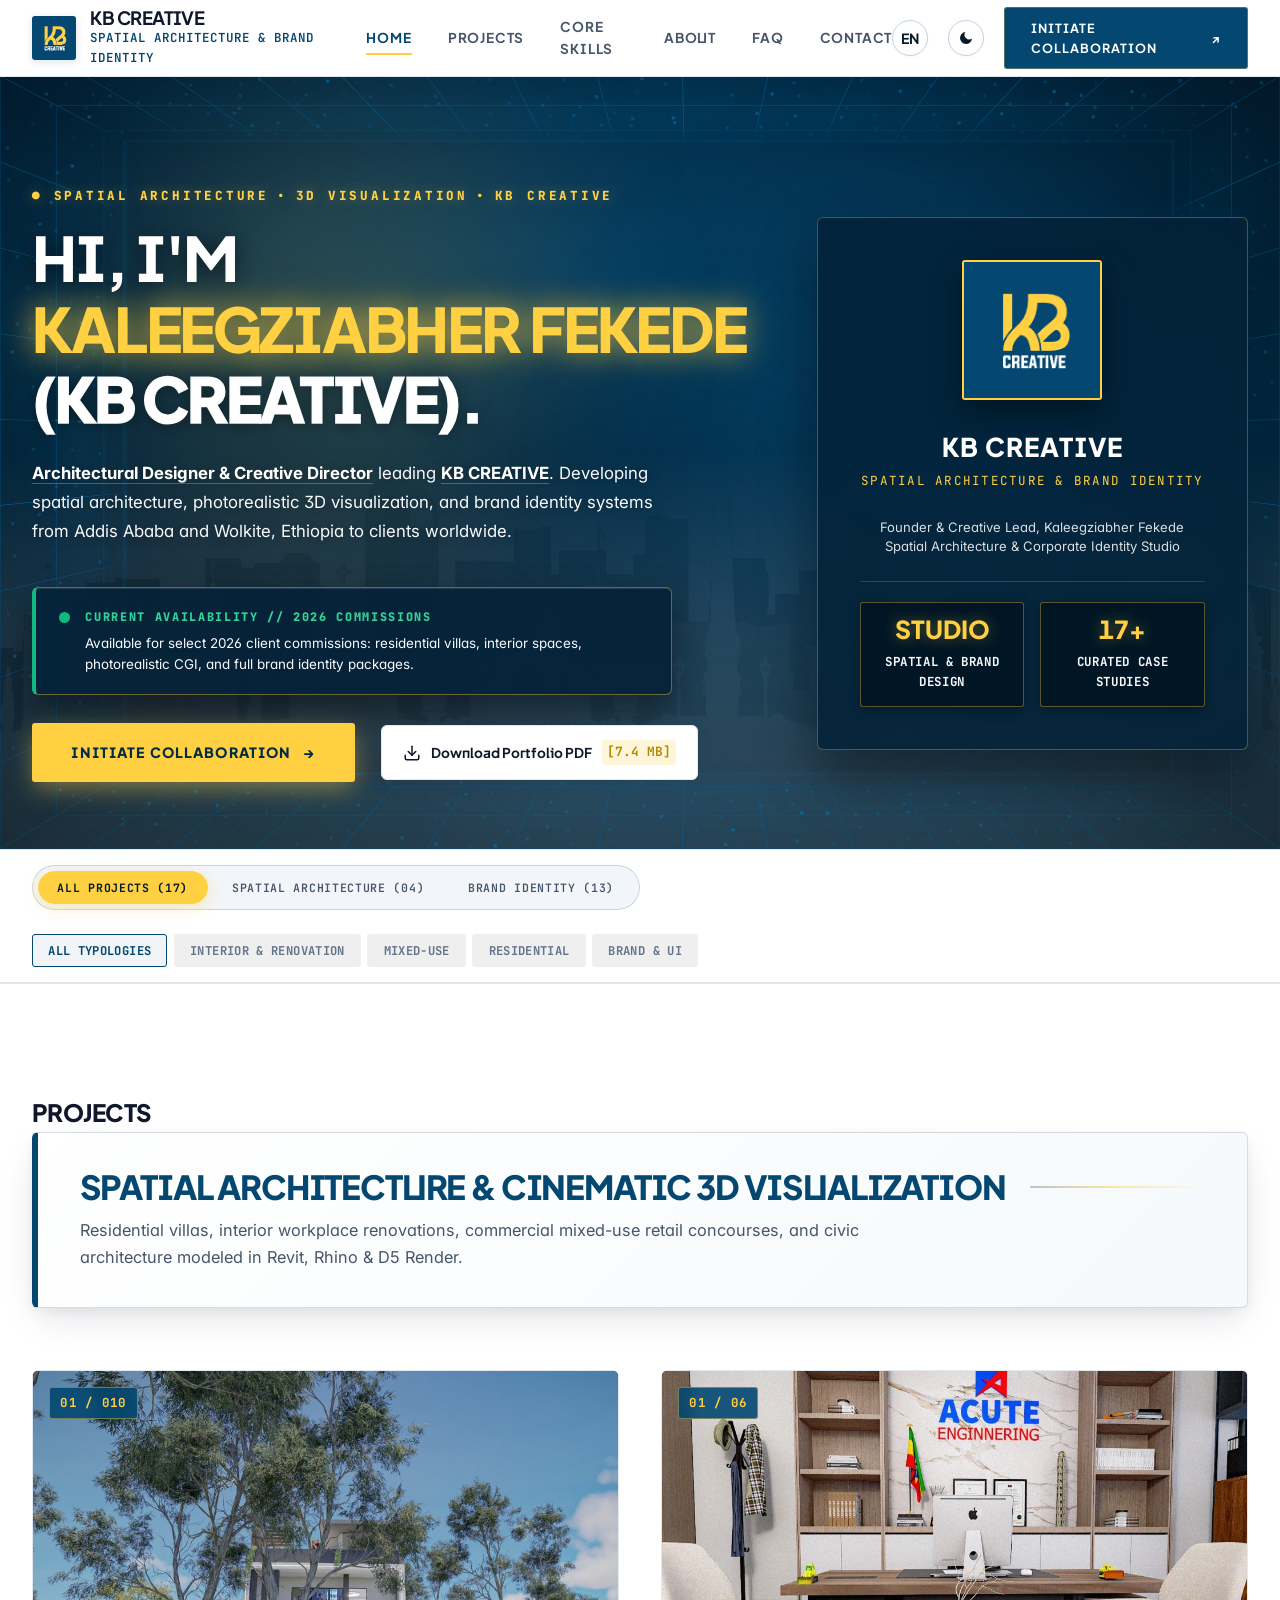
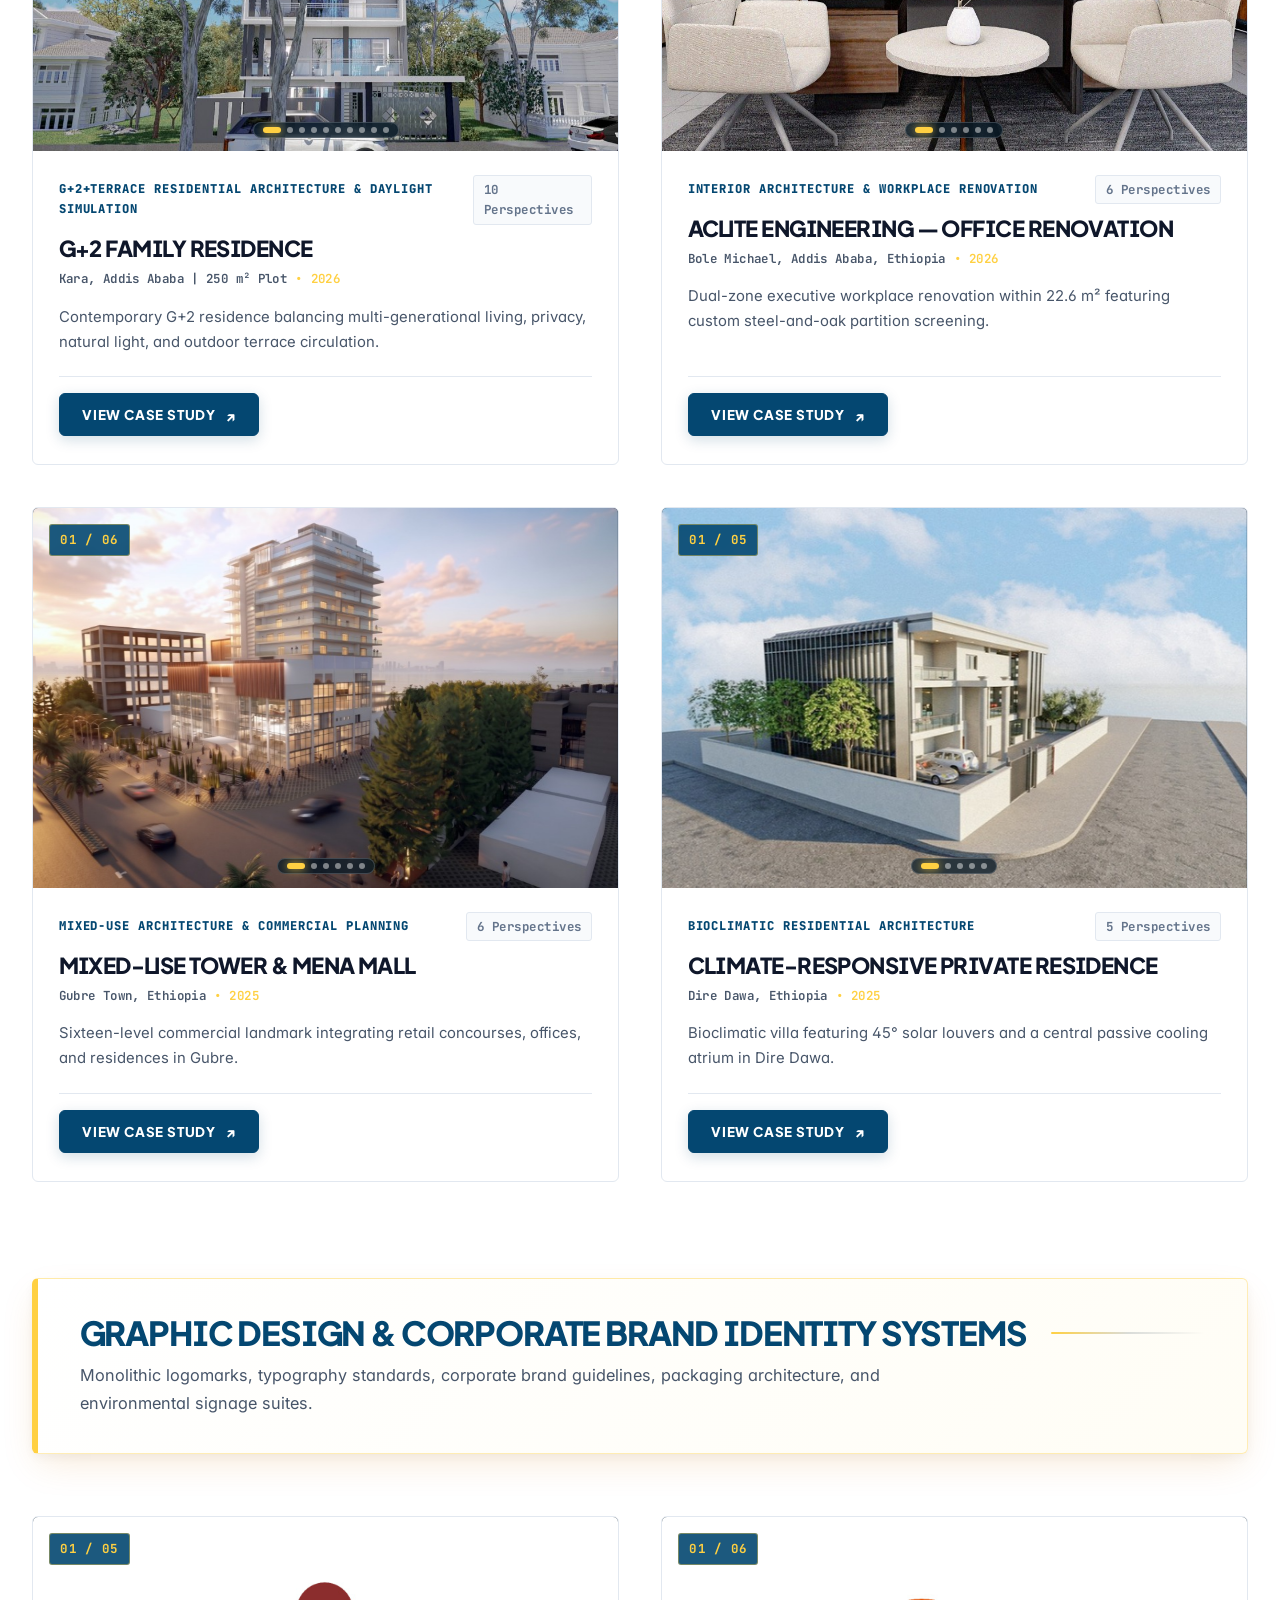
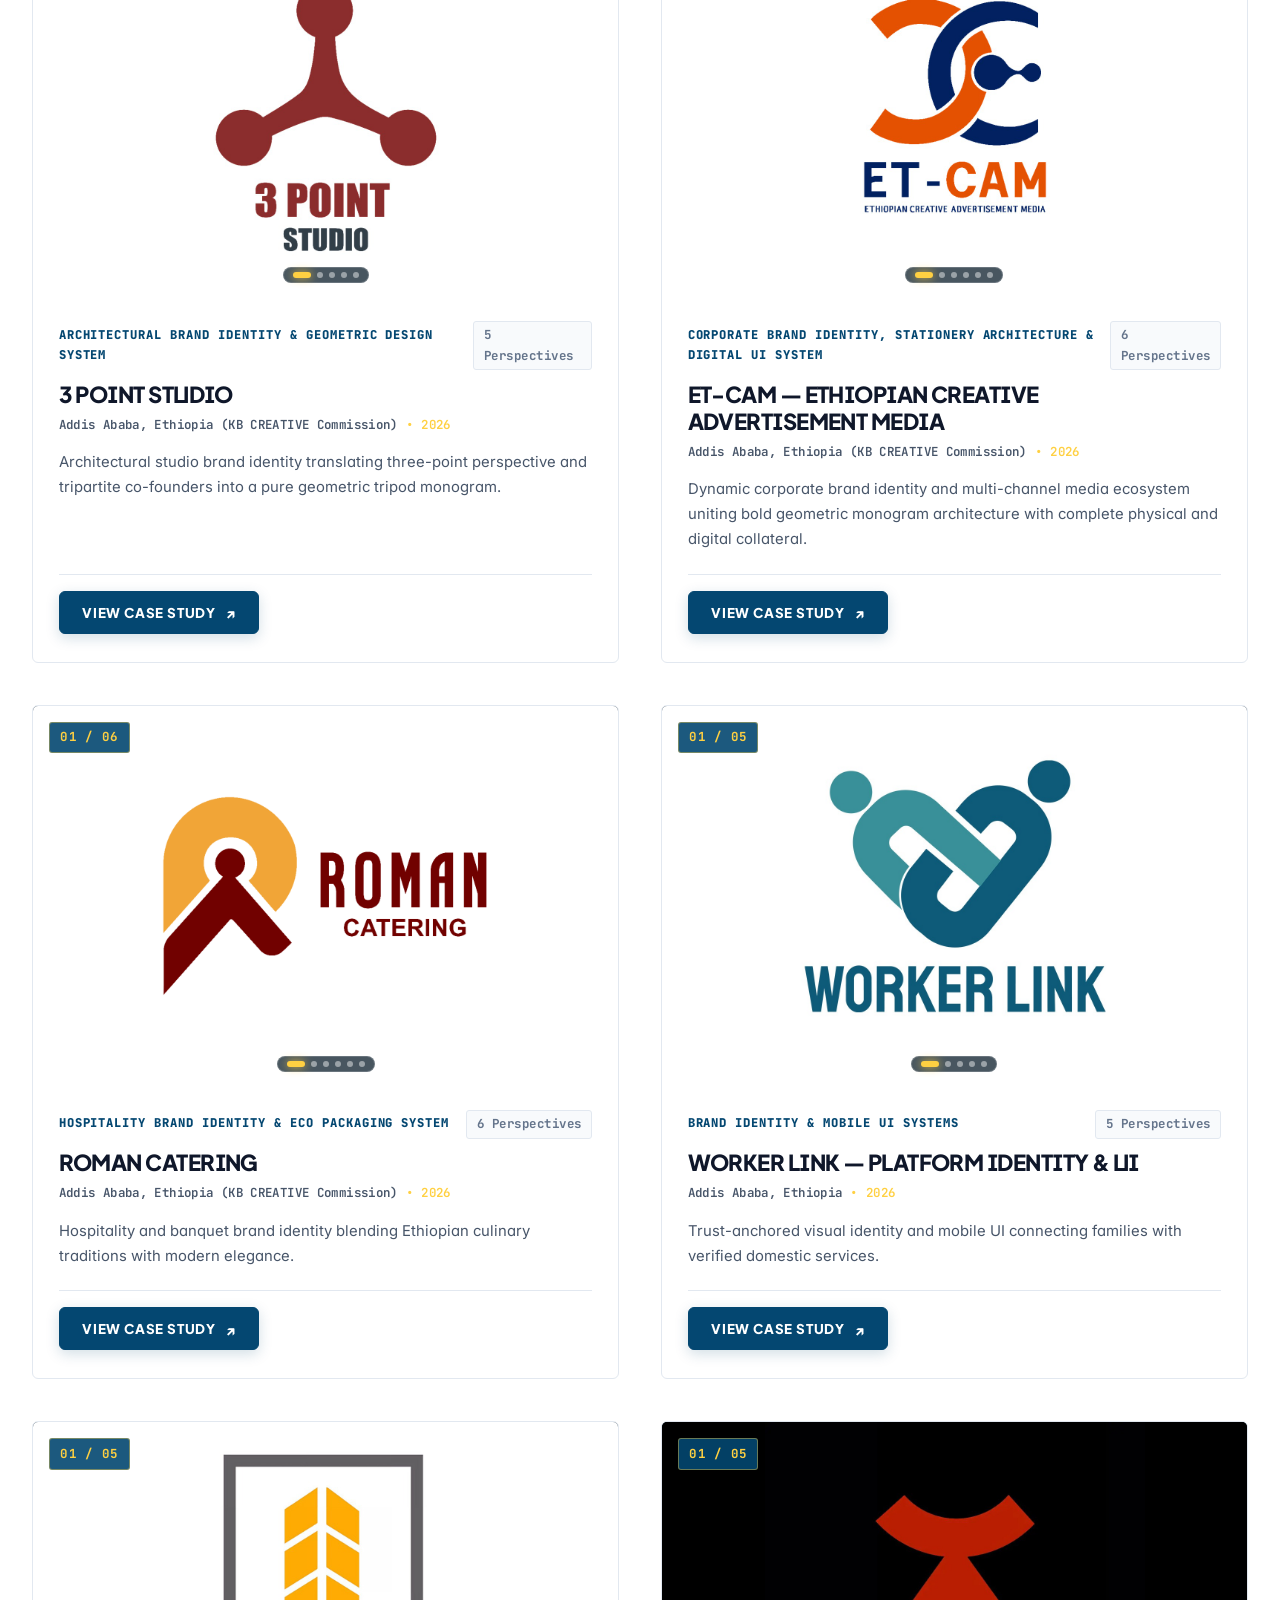
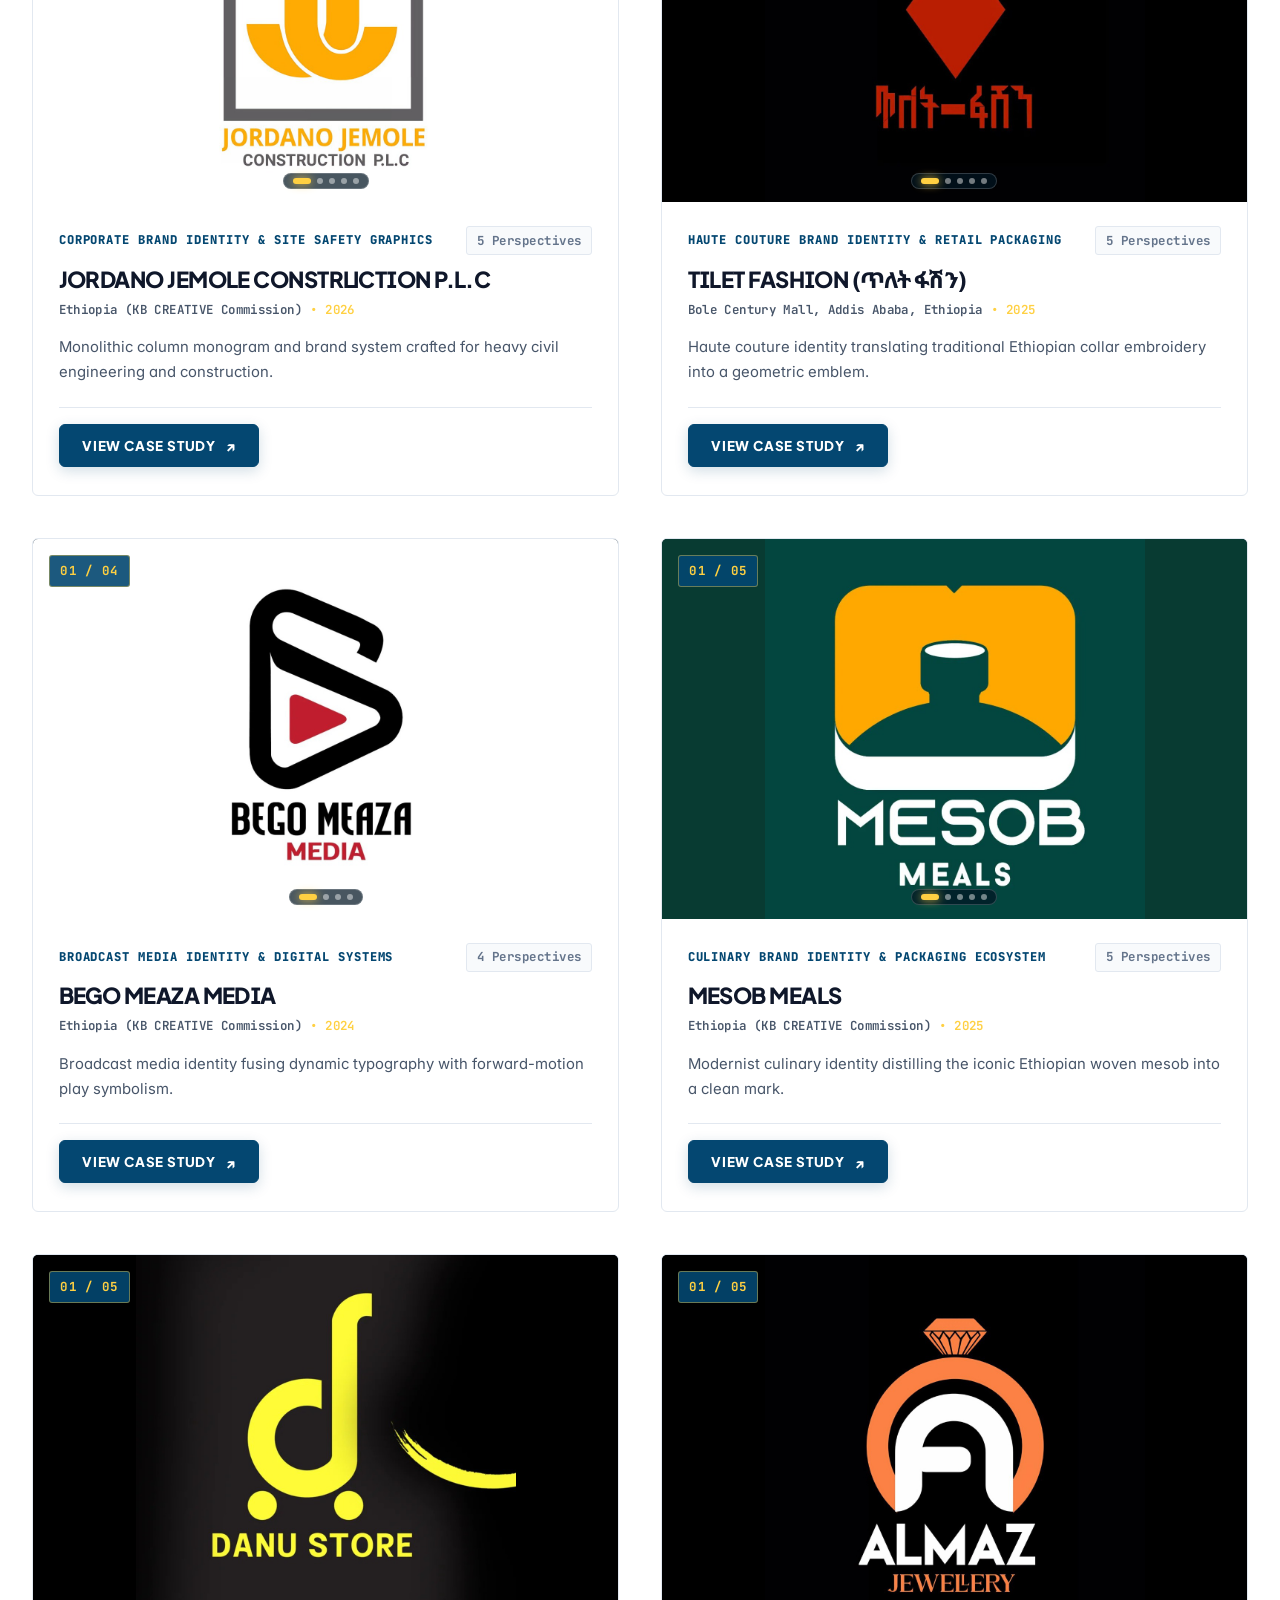
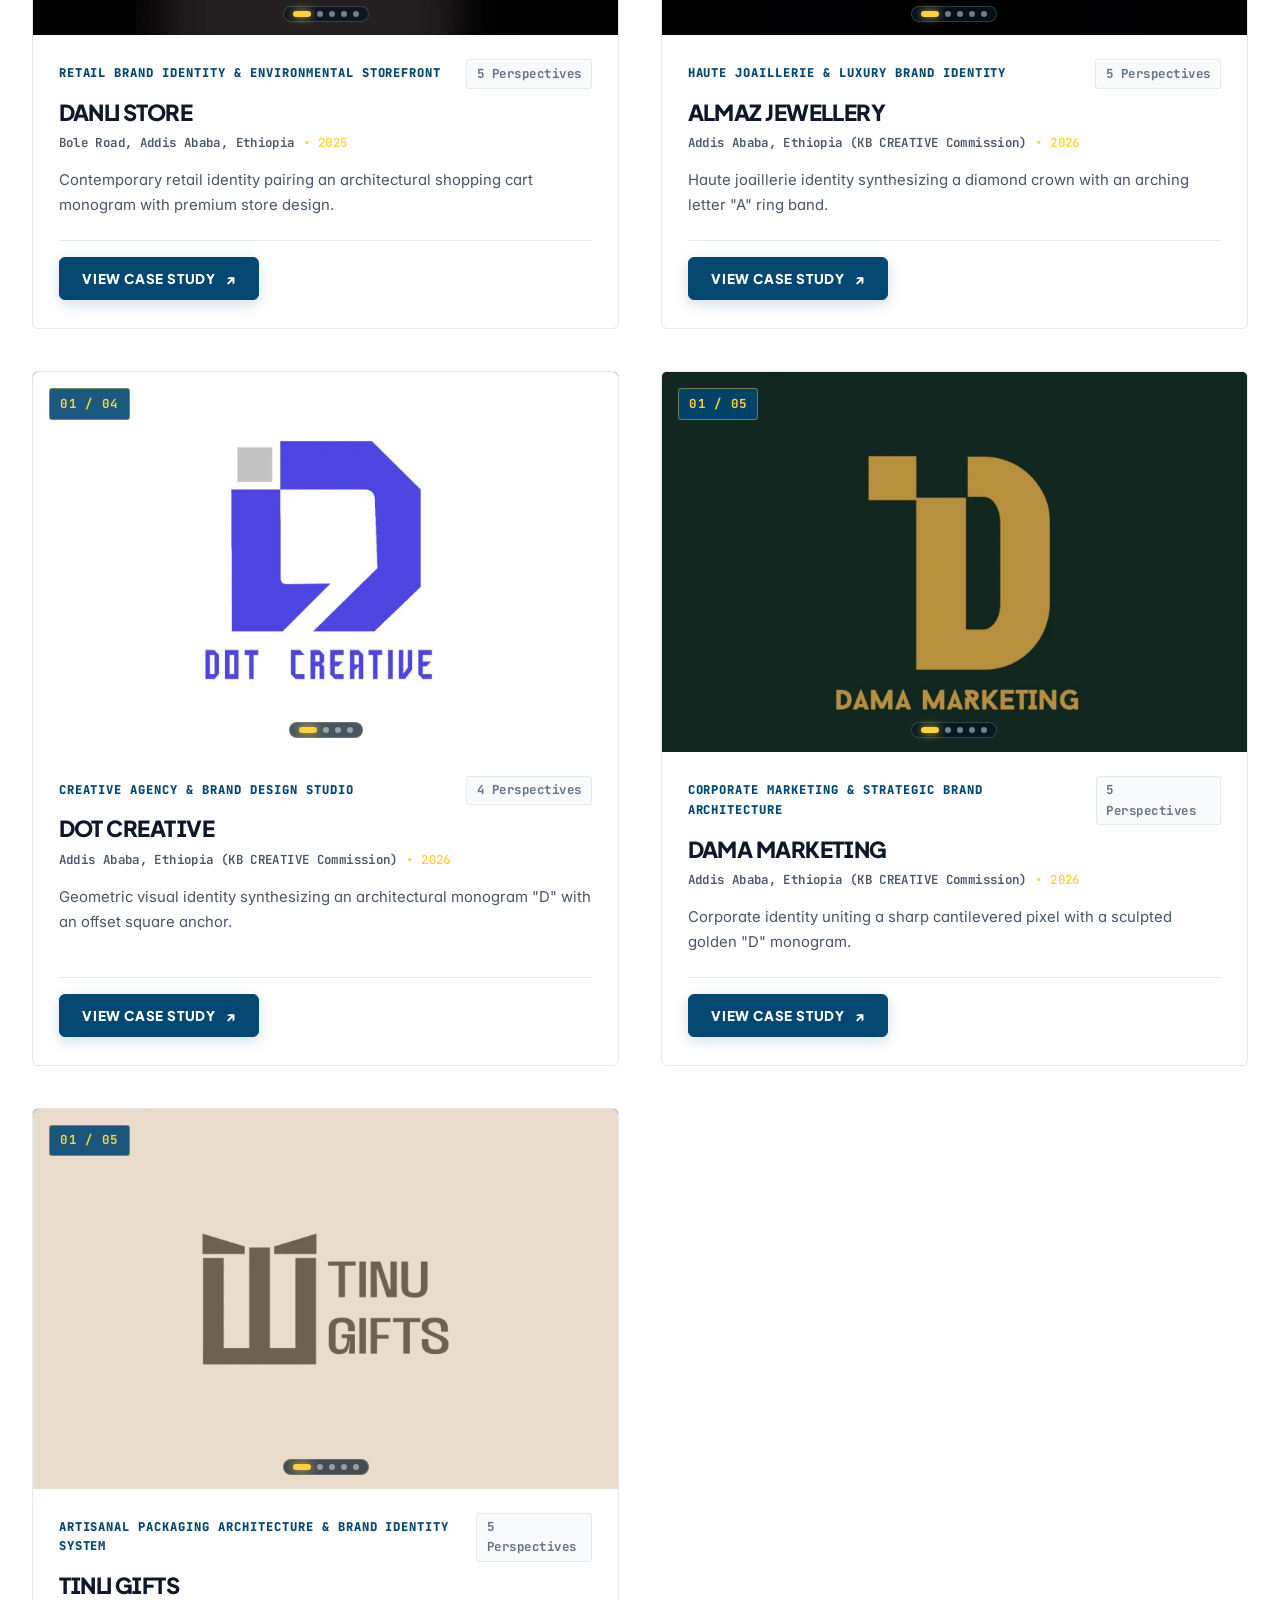
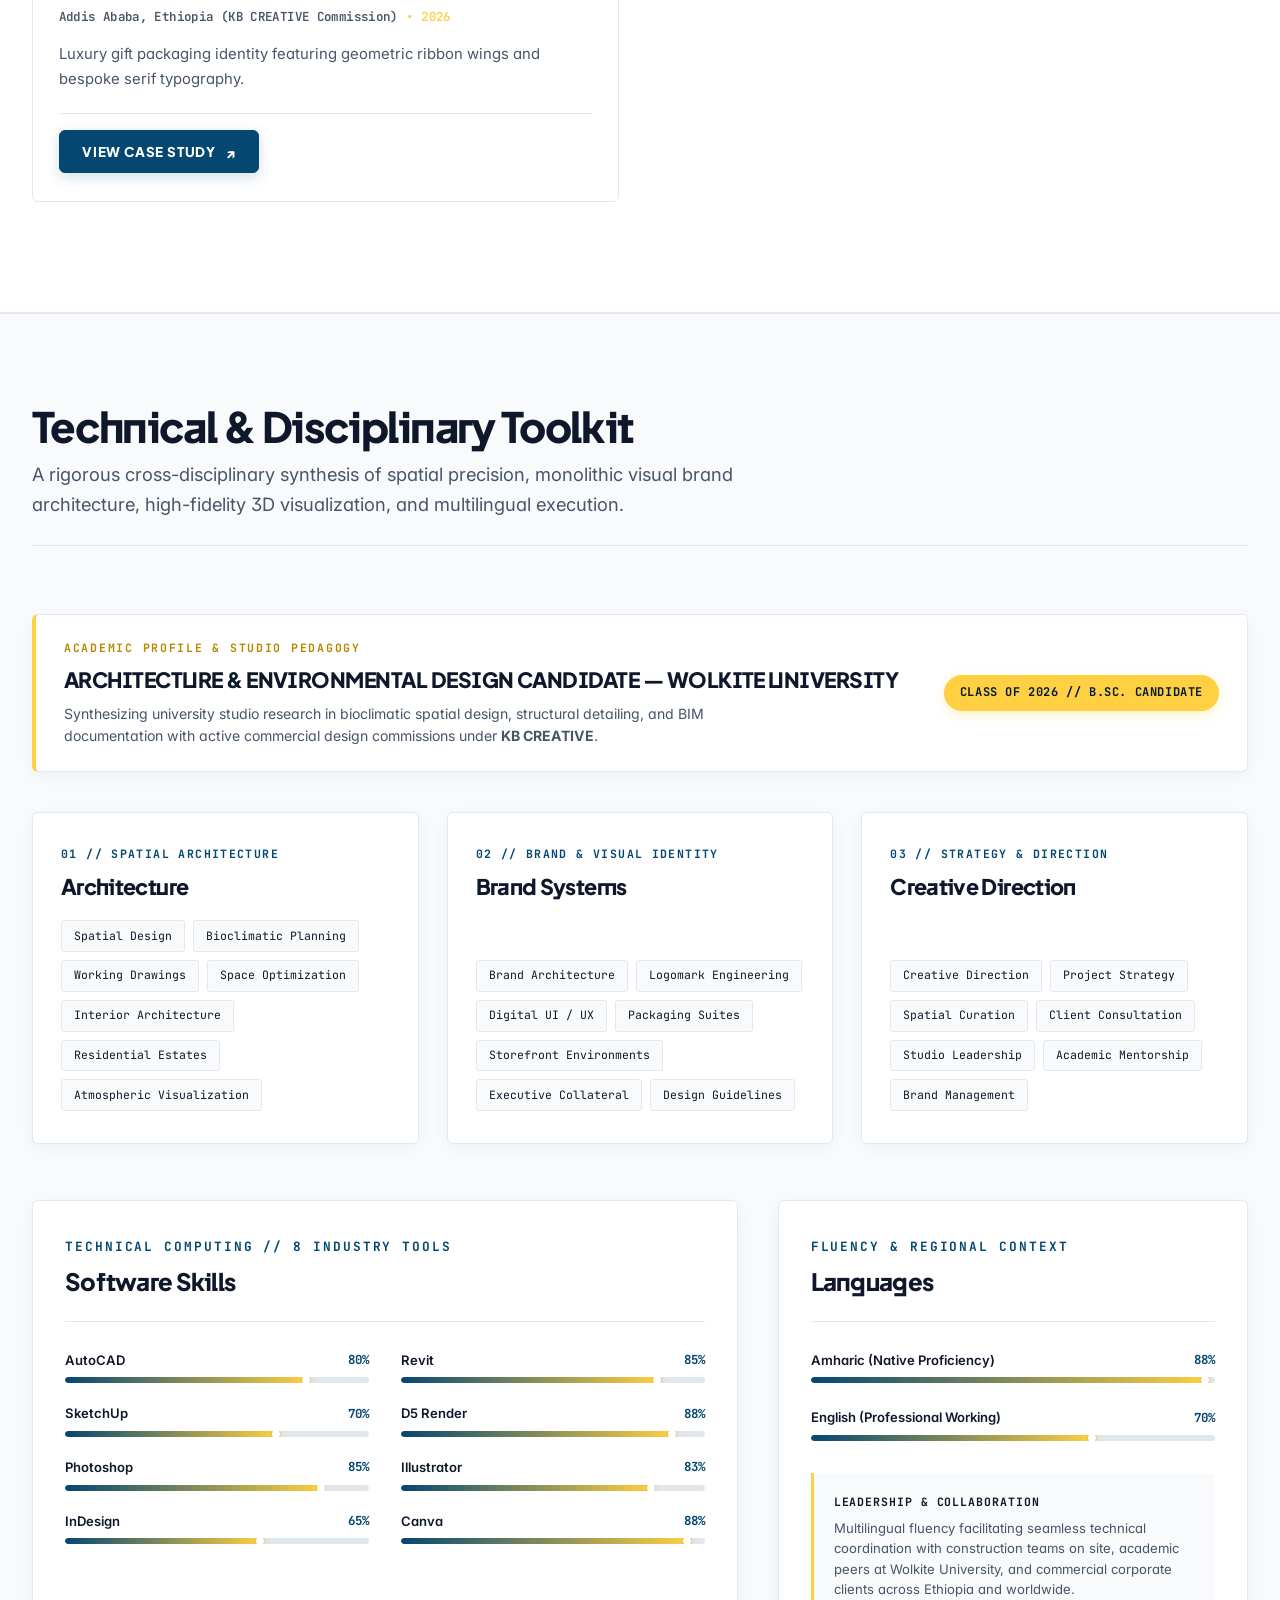
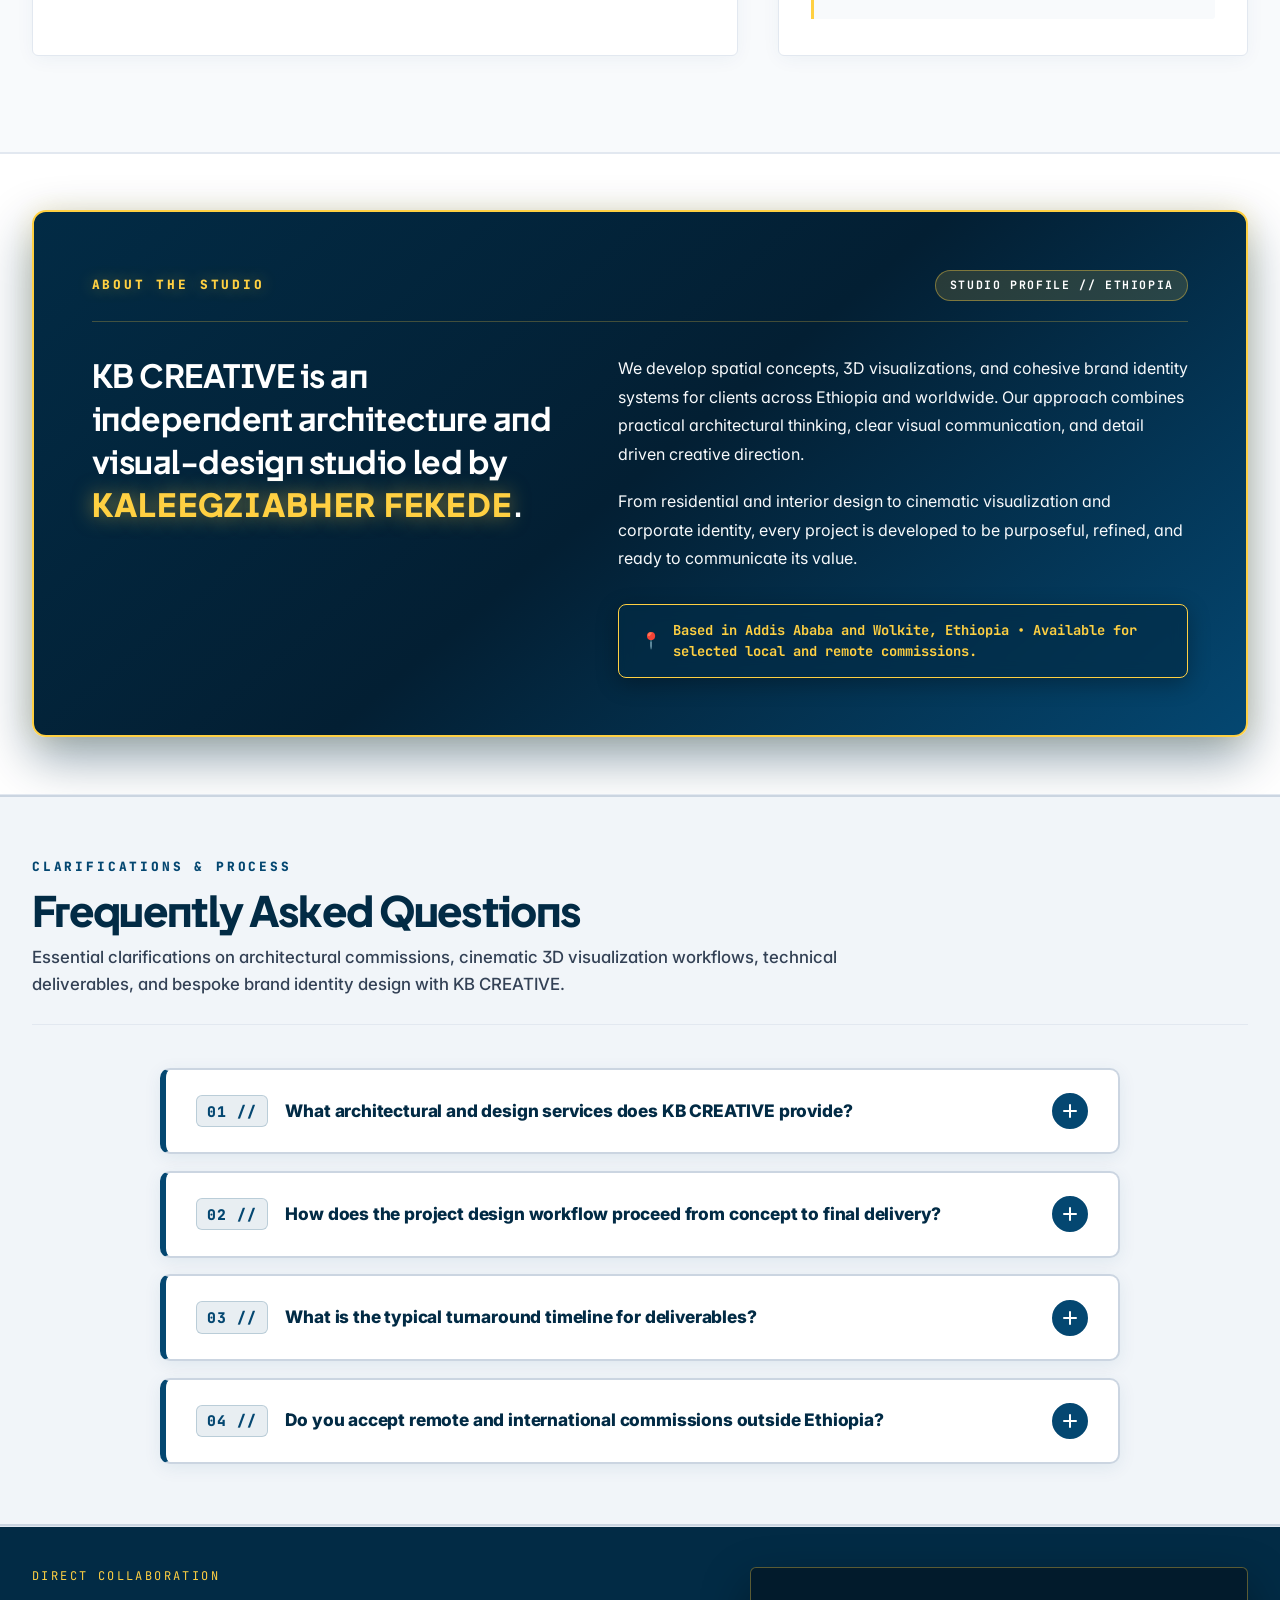
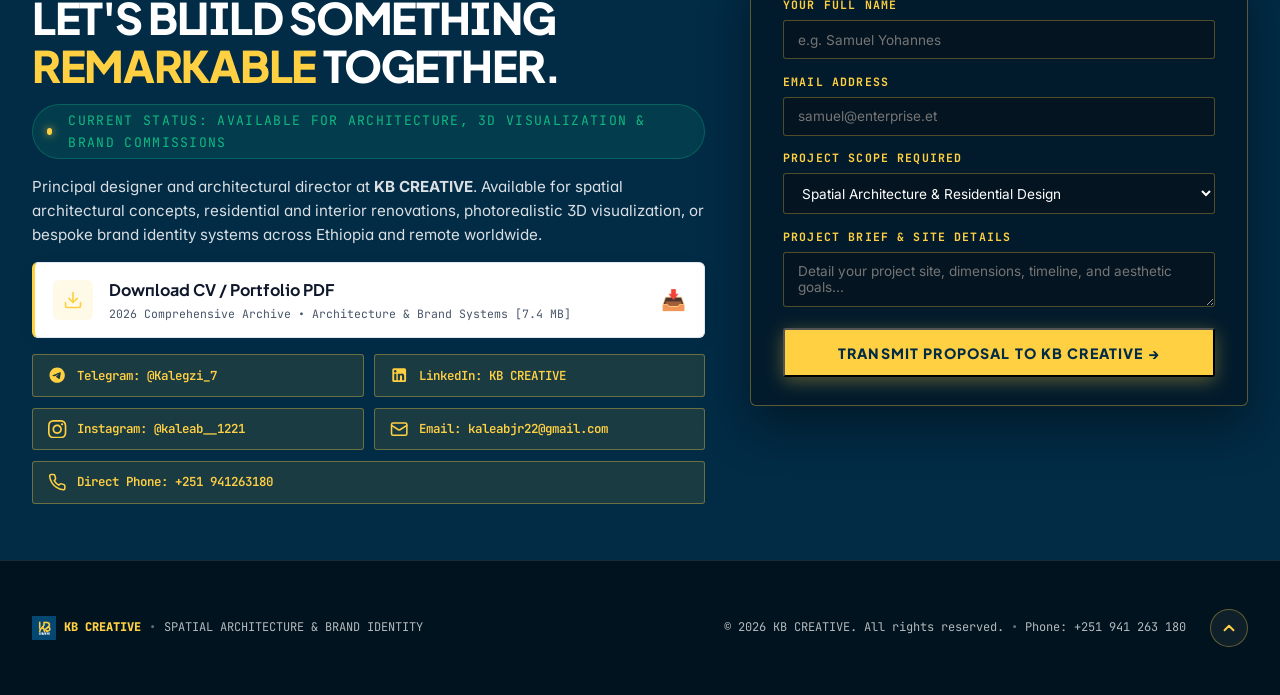
==== index.html @ ad592c38 "Add 3 Point Studio brand identity case study with main logo on first slide" ====
<!DOCTYPE html>
<html lang="en" data-theme="light">
<!-- ==========================================================================
     🏢 KALEEGZIABHER FEKEDE — ARCHITECTURAL DESIGNER & CREATIVE DIRECTOR
     🌟 KB CREATIVE STUDIO PORTFOLIO
     Spatial Architecture, 3D Visualization & Brand Identity
     
     🛠️ QUICK CUSTOMIZATION GUIDE FOR KALEEGZIABHER:
     --------------------------------------------------------------------------
     1. PERSONAL & CONTACT DETAILS:
        - Edit lines 32, 42-44, 91-99 for your name, studio, degree, and bio.
        - Edit lines 340-365 for your Telegram, LinkedIn, Instagram, Email, and Phone.
     2. STUDIO LOGO:
        - The logo file is located at "assets/kb-logo.png".
        - You can replace that image file directly, or update the "src" path.
     3. PROJECT IMAGES & SLIDES (ALL PROJECT TYPES):
        - All projects and their multi-view slides are configured in "js/main.js".
        - Open "js/main.js" to edit project titles, renders, dimensions, and descriptions!
     4. CORE SKILLS & SOFTWARE PROFICIENCIES:
        - Edit lines 170-320 to update any skill terms or software percentage values.
     5. THEME & COLORS:
        - Strictly Light & Dark mode (Pure White #FFFFFF vs. Obsidian Navy #041B2B).
     ========================================================================== -->
<head>
  <meta charset="UTF-8">
  <meta name="viewport" content="width=device-width, initial-scale=1.0, viewport-fit=cover">
  <title>KB CREATIVE — Spatial Architecture, 3D Visualization &amp; Brand Systems</title>
  <meta name="description" content="Portfolio of KB CREATIVE — Architectural Designer &amp; Creative Director Kaleegziabher Fekede. Spatial architecture, photorealistic 3D visualization, and brand identity systems based in Addis Ababa and Wolkite, Ethiopia.">
  <meta name="keywords" content="KB CREATIVE, Kaleegziabher Fekede, Architectural Designer, 3D Visualization, Spatial Architecture, Ethiopia Architecture, Revit, D5 Render, Brand Identity, Addis Ababa, Wolkite">
  <meta name="author" content="Kaleegziabher Fekede (KB CREATIVE)">
  <meta name="theme-color" content="#01131E">
  <link rel="canonical" href="https://kaleab1221.github.io/MY-portfolio/">

  <!-- Open Graph / Social Sharing Metadata -->
  <meta property="og:type" content="website">
  <meta property="og:url" content="https://kaleab1221.github.io/MY-portfolio/">
  <meta property="og:title" content="KB CREATIVE — Spatial Architecture, 3D Visualization &amp; Brand Systems">
  <meta property="og:description" content="Portfolio of Kaleegziabher Fekede (KB CREATIVE). Spatial architecture, photorealistic 3D CGI rendering, and monolithic brand identity systems.">
  <meta property="og:image" content="assets/kara-residence-slide-01-day.jpg">
  <meta property="og:site_name" content="KB CREATIVE Studio">
  <meta property="og:locale" content="en_US">

  <!-- Twitter Card Metadata -->
  <meta name="twitter:card" content="summary_large_image">
  <meta name="twitter:url" content="https://kaleab1221.github.io/MY-portfolio/">
  <meta name="twitter:title" content="KB CREATIVE — Spatial Architecture, 3D Visualization &amp; Brand Systems">
  <meta name="twitter:description" content="Portfolio of Kaleegziabher Fekede (KB CREATIVE). Spatial architecture, photorealistic 3D CGI rendering, and monolithic brand identity systems.">
  <meta name="twitter:image" content="assets/kara-residence-slide-01-day.jpg">

  <!-- Structured Data: JSON-LD Schema for ProfessionalService -->
  <script type="application/ld+json">
  {
    "@context": "https://schema.org",
    "@type": "ProfessionalService",
    "name": "KB CREATIVE",
    "image": "assets/kb-logo.png",
    "description": "Spatial Architecture, Photorealistic 3D Visualization, and Brand Identity Systems led by Kaleegziabher Fekede.",
    "founder": {
      "@type": "Person",
      "name": "Kaleegziabher Fekede",
      "jobTitle": "Architectural Designer & Creative Director"
    },
    "address": {
      "@type": "PostalAddress",
      "addressLocality": "Addis Ababa",
      "addressRegion": "Addis Ababa & Wolkite",
      "addressCountry": "ET"
    },
    "telephone": "+251941263180",
    "email": "kaleabjr22@gmail.com",
    "url": "https://kaleab1221.github.io/MY-portfolio/",
    "sameAs": [
      "https://t.me/Kalegzi_7",
      "https://linkedin.com/in/kaleegziabher-fekde",
      "https://instagram.com/kaleab__1221"
    ],
    "areaServed": ["Ethiopia", "Worldwide"],
    "priceRange": "$$"
  }
  </script>

  <!-- Always Scroll to Top on Page Reload -->
  <script>
    if ('scrollRestoration' in history) {
      history.scrollRestoration = 'manual';
    }
    const navEntries = performance.getEntriesByType && performance.getEntriesByType('navigation');
    const isPageReload = (navEntries && navEntries[0] && navEntries[0].type === 'reload') ||
                         (window.performance && window.performance.navigation && window.performance.navigation.type === 1);
    if (isPageReload) {
      if (window.location.hash) {
        history.replaceState(null, document.title, window.location.pathname + window.location.search);
      }
      window.scrollTo(0, 0);
    }
  </script>

  <!-- Preload Critical Logo Asset to Eliminate Layout Shift & Accelerate Initial Paint -->
  <link rel="preload" as="image" href="assets/kb-logo.png" type="image/png">

  <!-- High-Performance Typography: Streamlined font weights + non-render-blocking font loading -->
  <link rel="preconnect" href="https://fonts.googleapis.com">
  <link rel="preconnect" href="https://fonts.gstatic.com" crossorigin>
  <link rel="preload" as="style" href="https://fonts.googleapis.com/css2?family=Inter:wght@400;500;600;700&family=JetBrains+Mono:wght@500;700&family=Noto+Sans+Ethiopic:wght@500;700&family=Plus+Jakarta+Sans:wght@600;700;800&family=Space+Grotesk:wght@500;700&display=swap">
  <link rel="stylesheet" href="https://fonts.googleapis.com/css2?family=Inter:wght@400;500;600;700&family=JetBrains+Mono:wght@500;700&family=Noto+Sans+Ethiopic:wght@500;700&family=Plus+Jakarta+Sans:wght@600;700;800&family=Space+Grotesk:wght@500;700&display=swap" media="print" onload="this.media='all'">
  <noscript>
    <link rel="stylesheet" href="https://fonts.googleapis.com/css2?family=Inter:wght@400;500;600;700&family=JetBrains+Mono:wght@500;700&family=Noto+Sans+Ethiopic:wght@500;700&family=Plus+Jakarta+Sans:wght@600;700;800&family=Space+Grotesk:wght@500;700&display=swap">
  </noscript>

  <!-- Core Stylesheet: Pure White Light Mode, Brand Navy (#044771) & Gold (#FFD042), Swiss Modular Grid -->
  <link rel="stylesheet" href="css/styles.css">
</head>
<body>
  <!-- Accessible Skip to Main Content Link -->
  <a href="#main-content" class="skip-to-content-link">Skip to main content</a>

  <!-- Interactive Top Scroll Reading Progress Bar -->
  <div class="interactive-scroll-progress-bar" id="scroll-progress-bar" aria-hidden="true"></div>

  <!-- Interactive Custom Fluid Magnetic Cursor -->
  <div class="interactive-cursor-ring" id="cursor-ring" aria-hidden="true">
    <span class="cursor-badge-text" id="cursor-badge-text"></span>
  </div>
  <div class="interactive-cursor-dot" id="cursor-dot" aria-hidden="true"></div>





  <!-- ========================================================================
       MAIN NAVIGATION HEADER
       ======================================================================== -->
  <header class="main-nav-bar">
    <div class="container nav-layout">
      <!-- Official KB CREATIVE Studio Logo & Typography Block -->
      <a href="#hero" class="brand-identity-wrap" aria-label="KB CREATIVE Home">
        <img src="assets/kb-logo.png" alt="KB CREATIVE Logo" class="kb-logo-header-img" width="38" height="38" decoding="async" fetchpriority="high">
        <div class="brand-text-block">
          <span class="brand-name">KB CREATIVE</span>
          <span class="brand-sub" data-i18n="brand_sub">SPATIAL ARCHITECTURE &amp; BRAND IDENTITY</span>
        </div>
      </a>

      <!-- Desktop Minimalist Menu Navigation Links -->
      <nav aria-label="Main Navigation" class="desktop-nav-wrap">
        <ul class="nav-menu-links">
          <li><a href="#hero" class="nav-item-link"><span data-i18n="nav_home">HOME</span></a></li>
          <li><a href="#work" class="nav-item-link"><span data-i18n="nav_works">PROJECTS</span></a></li>
          <li><a href="#skills" class="nav-item-link"><span data-i18n="nav_skills">CORE SKILLS</span></a></li>
          <li><a href="#about" class="nav-item-link"><span data-i18n="nav_about">ABOUT</span></a></li>
          <li><a href="#faq" class="nav-item-link"><span data-i18n="nav_faq">FAQ</span></a></li>
          <li><a href="#contact" class="nav-item-link"><span data-i18n="nav_contact">CONTACT</span></a></li>
        </ul>
      </nav>

      <!-- Circular Language Toggle (EN / አማ) and Circular Theme Toggle (Moon / Sun) matching User Reference -->
      <div class="nav-controls">
        <!-- Circular Language Button (EN / አማ) -->
        <button class="circle-nav-btn lang-circle-btn" id="lang-toggle-btn" aria-label="Switch Language / ቋንቋ ይቀይሩ" title="Switch Language (EN / አማ)">
          <span class="lang-circle-text" id="lang-circle-text">EN</span>
        </button>

        <!-- Circular Dark / Light Mode Toggle Button (Moon / Sun) -->
        <button class="circle-nav-btn theme-circle-btn" id="theme-toggle-btn" role="switch" aria-checked="false" aria-label="Toggle dark/light mode" title="Switch to Dark Mode">
          <span class="theme-circle-icon icon-moon" aria-hidden="true">
            <svg viewBox="0 0 24 24" width="16" height="16" fill="currentColor">
              <path d="M21 12.79A9 9 0 1 1 11.21 3 7 7 0 0 0 21 12.79z"></path>
            </svg>
          </span>
          <span class="theme-circle-icon icon-sun" aria-hidden="true">
            <svg viewBox="0 0 24 24" width="17" height="17" fill="none" stroke="currentColor" stroke-width="2.2" stroke-linecap="round" stroke-linejoin="round">
              <circle cx="12" cy="12" r="4"></circle>
              <path d="M12 2v2M12 20v2M4.93 4.93l1.41 1.41M17.66 17.66l1.41 1.41M2 12h2M20 12h2M6.34 17.66l-1.41 1.41M19.07 4.93l-1.41 1.41"></path>
            </svg>
          </span>
        </button>

        <a href="https://t.me/Kalegzi_7" target="_blank" rel="noopener" class="inquire-cta-pill desktop-inquire" aria-label="Initiate Collaboration with KB CREATIVE on Telegram">
          <span data-i18n="cta_initiate">Initiate Collaboration</span>
          <span aria-hidden="true">↗</span>
        </a>

        <!-- Clean Mobile Navigation Toggle with clear MENU label -->
        <button class="mobile-nav-toggle-btn" id="mobile-nav-toggle" aria-label="Open mobile navigation menu" aria-expanded="false" aria-controls="mobile-nav-drawer">
          <span class="menu-icon-bars" aria-hidden="true">
            <span class="hamburger-bar"></span>
            <span class="hamburger-bar"></span>
            <span class="hamburger-bar"></span>
          </span>
          <span class="menu-toggle-label font-mono" id="menu-toggle-label" data-i18n="menu_label">MENU</span>
        </button>
      </div>
    </div>

    <!-- Clean Mobile Navigation Drawer Overlay -->
    <div class="mobile-nav-drawer" id="mobile-nav-drawer" aria-hidden="true">
      <div class="mobile-nav-drawer-content">
        <div class="mobile-nav-header">
          <div class="font-mono text-gold mobile-nav-header-title" data-i18n="menu_header">KB CREATIVE // MENU</div>
          <button class="mobile-nav-close-btn" id="mobile-nav-close" aria-label="Close navigation menu">✕</button>
        </div>

        <nav aria-label="Mobile Navigation">
          <ul class="mobile-menu-links">
            <li>
              <a href="#hero" class="mobile-nav-link">
                <span class="mobile-nav-title" data-i18n="nav_home">HOME</span>
                <span class="mobile-nav-arrow" aria-hidden="true">→</span>
              </a>
            </li>
            <li>
              <a href="#work" class="mobile-nav-link">
                <span class="mobile-nav-title" data-i18n="nav_works">PROJECTS</span>
                <span class="mobile-nav-arrow" aria-hidden="true">→</span>
              </a>
            </li>
            <li>
              <a href="#skills" class="mobile-nav-link">
                <span class="mobile-nav-title" data-i18n="nav_skills">CORE SKILLS</span>
                <span class="mobile-nav-arrow" aria-hidden="true">→</span>
              </a>
            </li>
            <li>
              <a href="#about" class="mobile-nav-link">
                <span class="mobile-nav-title" data-i18n="nav_about">ABOUT</span>
                <span class="mobile-nav-arrow" aria-hidden="true">→</span>
              </a>
            </li>
            <li>
              <a href="#faq" class="mobile-nav-link">
                <span class="mobile-nav-title" data-i18n="nav_faq">FAQ</span>
                <span class="mobile-nav-arrow" aria-hidden="true">→</span>
              </a>
            </li>
            <li>
              <a href="#contact" class="mobile-nav-link">
                <span class="mobile-nav-title" data-i18n="nav_contact">CONTACT</span>
                <span class="mobile-nav-arrow" aria-hidden="true">→</span>
              </a>
            </li>
          </ul>
        </nav>

        <div class="mobile-nav-footer">
          <a href="assets/Kaleegziabher_Fekede_Portfolio.pdf" download="KB_CREATIVE_Portfolio.pdf" class="mobile-nav-pdf-btn">
            <svg viewBox="0 0 24 24" fill="none" stroke="currentColor" stroke-width="2" stroke-linecap="round" stroke-linejoin="round" style="width: 16px; height: 16px;" aria-hidden="true">
              <path d="M21 15v4a2 2 0 0 1-2 2H5a2 2 0 0 1-2-2v-4"></path>
              <polyline points="7 10 12 15 17 10"></polyline>
              <line x1="12" y1="15" x2="12" y2="3"></line>
            </svg>
            <span data-i18n="mob_cv_btn">Download CV / Portfolio PDF [7.4 MB]</span>
          </a>

          <a href="https://t.me/Kalegzi_7" target="_blank" rel="noopener" class="mobile-nav-cta-btn">
            <span data-i18n="mob_telegram_cta">Initiate Collaboration (Telegram) ↗</span>
          </a>

          <div class="mobile-nav-footnote font-mono" data-i18n="mob_footnote">
            KB CREATIVE • SPATIAL ARCHITECTURE &amp; BRAND IDENTITY
          </div>
        </div>
      </div>
    </div>
  </header>

  <!-- Accessible Main Landmark Container -->
  <main id="main-content">

  <!-- ========================================================================
       HERO SECTION: Modern Minimalist Architectural Introduction
       ======================================================================== -->
  <section class="hero-minimal-section" id="hero">
    <div class="hero-minimal-bg-art" id="hero-bg-art">
      <!-- React Bits: 3D GridScan WebGL2 Architectural Scanner -->
      <div id="hero-grid-scan" class="grid-scan" aria-hidden="true">
        <canvas id="grid-scan-canvas" class="grid-scan-canvas"></canvas>
      </div>
      <div class="hero-aura-orb hero-aura-orb-1" aria-hidden="true"></div>
      <div class="hero-aura-orb hero-aura-orb-2" aria-hidden="true"></div>
      <div class="hero-aura-orb hero-aura-orb-3" aria-hidden="true"></div>
      <div class="hero-branding-gradient-mesh" id="hero-branding-gradient" aria-hidden="true"></div>
      <div class="hero-ambient-vignette" aria-hidden="true"></div>

      <!-- Addis Ababa Architectural Skyline Horizon Panorama -->
      <div class="hero-skyline-panorama" aria-hidden="true">
        <img src="assets/hero-skyline.png" alt="" class="hero-skyline-graphic" />
      </div>
    </div>

    <div class="container hero-content-grid-minimal">
      <div class="reveal-on-scroll is-revealed">
        <div class="hero-discipline-tag" data-i18n="hero_tag">
          <span>● SPATIAL ARCHITECTURE</span>
          <span>•</span>
          <span>3D VISUALIZATION</span>
          <span>•</span>
          <span>KB CREATIVE</span>
        </div>

        <h1 class="hero-main-title" data-i18n="hero_title">
          Hi, I'm <span class="highlight-yellow">Kaleegziabher Fekede</span>
          <span class="block outline-text">(KB CREATIVE).</span>
        </h1>

        <p class="hero-bio-lead" data-i18n="hero_bio">
          <strong>Architectural Designer &amp; Creative Director</strong> leading <strong>KB CREATIVE</strong>. Developing spatial architecture, photorealistic 3D visualization, and brand identity systems from Addis Ababa and Wolkite, Ethiopia to clients worldwide.
        </p>

        <!-- Availability Statement for Architecture, 3D Visualization & Brand Identity -->
        <div class="hero-availability-statement">
          <div class="availability-status-dot" aria-hidden="true"></div>
          <div class="availability-text-wrap">
            <span class="availability-status-tag font-mono" data-i18n="avail_tag">CURRENT AVAILABILITY // 2026 COMMISSIONS</span>
            <p class="availability-body-text" data-i18n="avail_body">
              Available for select 2026 client commissions: residential villas, interior spaces, photorealistic CGI, and full brand identity packages.
            </p>
          </div>
        </div>

        <!-- Streamlined Action Group with Download Portfolio PDF & Direct Collaborations -->
        <div class="hero-actions-group">
          <a href="#contact" class="btn-primary-hero" aria-label="Initiate Collaboration with KB CREATIVE">
            <span data-i18n="cta_initiate">Initiate Collaboration</span>
            <span class="cta-arrow" aria-hidden="true">→</span>
          </a>

          <a href="assets/Kaleegziabher_Fekede_Portfolio.pdf" download="KB_CREATIVE_Portfolio.pdf" class="btn-secondary-hero-pdf" aria-label="Download Full Portfolio PDF [7.4 MB]">
            <svg class="pdf-download-icon" viewBox="0 0 24 24" fill="none" stroke="currentColor" stroke-width="2" stroke-linecap="round" stroke-linejoin="round" aria-hidden="true">
              <path d="M21 15v4a2 2 0 0 1-2 2H5a2 2 0 0 1-2-2v-4"></path>
              <polyline points="7 10 12 15 17 10"></polyline>
              <line x1="12" y1="15" x2="12" y2="3"></line>
            </svg>
            <span data-i18n="hero_cv">Download Portfolio PDF</span>
            <span class="pdf-tag font-mono">[7.4 MB]</span>
          </a>
        </div>
      </div>

      <!-- Hero Official KB CREATIVE Studio Identity Card -->
      <div class="hero-emblem-card reveal-on-scroll is-revealed" id="hero-emblem-card">
        <div class="hero-emblem-logo-wrap">
          <img src="assets/kb-logo.png" alt="KB CREATIVE Official Logo" class="hero-emblem-logo-img" width="76" height="76" decoding="async">
        </div>
        <div class="hero-emblem-title">KB CREATIVE</div>
        <div class="hero-emblem-subtitle" data-i18n="brand_sub">SPATIAL ARCHITECTURE &amp; BRAND IDENTITY</div>
        <p style="font-size: 0.82rem; color: rgba(255,255,255,0.85); line-height: 1.5; margin-bottom: 1.5rem;">
          Founder &amp; Creative Lead, Kaleegziabher Fekede<br>
          Spatial Architecture &amp; Corporate Identity Studio
        </p>

        <!-- Studio Quick Metrics with Animated Counters -->
        <div class="hero-emblem-stats">
          <div class="emblem-stat-box">
            <div class="emblem-stat-val">STUDIO</div>
            <div class="emblem-stat-label" data-i18n="stat_student">Spatial &amp; Brand Design</div>
          </div>
          <div class="emblem-stat-box">
            <div class="emblem-stat-val" data-counter="17" data-suffix="+">17+</div>
            <div class="emblem-stat-label" data-i18n="stat_studies">Curated Case Studies</div>
          </div>
        </div>
      </div>
    </div>
  </section>

  <!-- ========================================================================
       PRACTICE & TYPOLOGY NAVIGATOR (Sticky Glassmorphic Filter Bar)
       ✏️ NOTE: Clicking these pills filters all 17 projects dynamically with smooth FLIP transitions
       ======================================================================== -->
  <nav class="practice-navigator-bar sticky-filter-bar" aria-label="Practice Categories">
    <div class="container navigator-flex">
      <!-- Primary Practice Filter Pills -->
      <div class="practice-toggle-pills" role="tablist">
        <button class="practice-pill active" data-practice="all" data-i18n="filter_all">All Projects (17)</button>
        <button class="practice-pill" data-practice="architecture" data-i18n="filter_arch">Spatial Architecture (04)</button>
        <button class="practice-pill" data-practice="graphic" data-i18n="filter_brand">Brand Identity (13)</button>
      </div>

      <!-- Sub-Category Typology Filter Pills -->
      <div class="sub-category-pills">
        <button class="sub-pill active" data-sub="all" data-i18n="sub_all">All Typologies</button>
        <button class="sub-pill" data-sub="interior" data-i18n="sub_interior">Interior &amp; Renovation</button>
        <button class="sub-pill" data-sub="mixeduse" data-i18n="sub_mixeduse">Mixed-Use</button>
        <button class="sub-pill" data-sub="residential" data-i18n="sub_residential">Residential</button>
        <button class="sub-pill" data-sub="sports" data-i18n="sub_sports" style="display: none;">Sports &amp; Wellness</button>
        <button class="sub-pill" data-sub="sustainable" data-i18n="sub_sustainable" style="display: none;">Sustainable / Eco</button>
        <button class="sub-pill" data-sub="identity" data-i18n="sub_identity">Brand &amp; UI</button>
      </div>
    </div>
  </nav>

  <!-- ========================================================================
       SECTION 01: SELECTED WORKS (SWISS MODULAR GRID & BIG.DK HOVER EFFECT)
       ✏️ HOW TO EDIT PROJECTS:
       - Open "js/main.js" -> edit the "KB_PROJECTS" array.
       - Each project contains 5 multi-view slides with captions, high-res images,
         and a dedicated "sizeContext" dimension chip that displays on hover!
       ======================================================================== -->
  <section class="projects-gallery-section" id="work">
    <div class="container">
      <h2 class="sr-only" data-i18n="nav_works">Selected Projects &amp; Portfolio</h2>
      
      <!-- Swiss Modular Projects Grid Container (Populated dynamically by js/main.js) -->
      <div class="big-projects-grid" id="big-projects-container">
<!-- DISCIPLINE TITLE SECTION: ARCHITECTURAL WORKS -->
        <div class="discipline-section-divider grid-col-full divider-arch" id="arch-works-section">
          <div class="discipline-divider-content">
            <div class="discipline-title-row">
              <h3 class="discipline-title-heading">Spatial Architecture &amp; Cinematic 3D Visualization</h3>
              <span class="discipline-title-hairline" aria-hidden="true"></span>
            </div>
            <p class="discipline-desc-lead">Residential villas, interior workplace renovations, commercial mixed-use retail concourses, and civic architecture modeled in Revit, Rhino &amp; D5 Render.</p>
          </div>
        </div>
        
        <!-- SIMPLIFIED PROJECT CARD: [MOD-01] -->
        <article class="big-project-card simplified-project-card" data-id="kara-g2-family-residence" id="card-kara-g2-family-residence" onmouseenter="startCardAutoSlide('kara-g2-family-residence')" onmouseleave="stopCardAutoSlide('kara-g2-family-residence')">
          <!-- 3D Specular Glare Overlay -->
          <div class="card-glare-overlay"></div>

          <!-- Media Carousel with Exposed Multi-Slide Controls -->
          <div class="carousel-media-wrap" onclick="openCaseStudy('kara-g2-family-residence')" title="Click to open case study">
            <img src="assets/kara-residence-slide-01-day.jpg" alt="G+2 Family Residence" class="carousel-slide-img" id="img-kara-g2-family-residence" loading="lazy" decoding="async" style="">

            <!-- Slide Counter Badge (01 / 05) -->
            <span class="slide-counter-badge font-mono" id="counter-kara-g2-family-residence">01 / 010</span>

            <!-- In-Card Slide Navigation Arrows -->
            <button type="button" class="slide-arrow-btn slide-arrow-prev" onclick="changeSlide(event, 'kara-g2-family-residence', -1)" aria-label="Previous view">‹</button>
            <button type="button" class="slide-arrow-btn slide-arrow-next" onclick="changeSlide(event, 'kara-g2-family-residence', 1)" aria-label="Next view">›</button>

            <!-- Slide Indicator Dots -->
            <div class="slide-dots-indicator" onclick="event.stopPropagation()">
              
                <span class="slide-dot active" onclick="goToSlide(event, 'kara-g2-family-residence', 0)" title="View 1"></span>
              
                <span class="slide-dot " onclick="goToSlide(event, 'kara-g2-family-residence', 1)" title="View 2"></span>
              
                <span class="slide-dot " onclick="goToSlide(event, 'kara-g2-family-residence', 2)" title="View 3"></span>
              
                <span class="slide-dot " onclick="goToSlide(event, 'kara-g2-family-residence', 3)" title="View 4"></span>
              
                <span class="slide-dot " onclick="goToSlide(event, 'kara-g2-family-residence', 4)" title="View 5"></span>
              
                <span class="slide-dot " onclick="goToSlide(event, 'kara-g2-family-residence', 5)" title="View 6"></span>
              
                <span class="slide-dot " onclick="goToSlide(event, 'kara-g2-family-residence', 6)" title="View 7"></span>
              
                <span class="slide-dot " onclick="goToSlide(event, 'kara-g2-family-residence', 7)" title="View 8"></span>
              
                <span class="slide-dot " onclick="goToSlide(event, 'kara-g2-family-residence', 8)" title="View 9"></span>
              
                <span class="slide-dot " onclick="goToSlide(event, 'kara-g2-family-residence', 9)" title="View 10"></span>
              
            </div>
          </div>
          
          <!-- Simplified Card Body -->
          <div class="simplified-card-body">
            <div class="card-service-row">
              <span class="card-service-tag font-mono">G+2+Terrace Residential Architecture & Daylight Simulation</span>
              <span class="card-perspectives-pill font-mono">10 Perspectives</span>
            </div>

            <h3 class="simplified-card-title" onclick="openCaseStudy('kara-g2-family-residence')">G+2 Family Residence</h3>

            <div class="simplified-card-meta font-mono">
              <span class="card-meta-location">Kara, Addis Ababa | 250 m² Plot</span>
              <span class="text-gold">•</span>
              <span class="card-meta-year text-gold">2026</span>
            </div>

            <p class="simplified-card-summary">Contemporary G+2 residence balancing multi-generational living, privacy, natural light, and outdoor terrace circulation.</p>

            <div class="simplified-card-action">
              <button type="button" class="btn-card-view-case-study" onclick="openCaseStudy('kara-g2-family-residence', this)" aria-label="View Case Study for G+2 Family Residence">
                <span>View Case Study</span>
                <span class="case-study-arrow" aria-hidden="true">↗</span>
              </button>
            </div>
          </div>
        </article>
        
        <!-- SIMPLIFIED PROJECT CARD: [MOD-02] -->
        <article class="big-project-card simplified-project-card" data-id="acute-engineering-office-renovation" id="card-acute-engineering-office-renovation" onmouseenter="startCardAutoSlide('acute-engineering-office-renovation')" onmouseleave="stopCardAutoSlide('acute-engineering-office-renovation')">
          <!-- 3D Specular Glare Overlay -->
          <div class="card-glare-overlay"></div>

          <!-- Media Carousel with Exposed Multi-Slide Controls -->
          <div class="carousel-media-wrap" onclick="openCaseStudy('acute-engineering-office-renovation')" title="Click to open case study">
            <img src="assets/office-slide-01-elevation.jpg" alt="Acute Engineering — Office Renovation" class="carousel-slide-img" id="img-acute-engineering-office-renovation" loading="lazy" decoding="async" style="">

            <!-- Slide Counter Badge (01 / 05) -->
            <span class="slide-counter-badge font-mono" id="counter-acute-engineering-office-renovation">01 / 06</span>

            <!-- In-Card Slide Navigation Arrows -->
            <button type="button" class="slide-arrow-btn slide-arrow-prev" onclick="changeSlide(event, 'acute-engineering-office-renovation', -1)" aria-label="Previous view">‹</button>
            <button type="button" class="slide-arrow-btn slide-arrow-next" onclick="changeSlide(event, 'acute-engineering-office-renovation', 1)" aria-label="Next view">›</button>

            <!-- Slide Indicator Dots -->
            <div class="slide-dots-indicator" onclick="event.stopPropagation()">
              
                <span class="slide-dot active" onclick="goToSlide(event, 'acute-engineering-office-renovation', 0)" title="View 1"></span>
              
                <span class="slide-dot " onclick="goToSlide(event, 'acute-engineering-office-renovation', 1)" title="View 2"></span>
              
                <span class="slide-dot " onclick="goToSlide(event, 'acute-engineering-office-renovation', 2)" title="View 3"></span>
              
                <span class="slide-dot " onclick="goToSlide(event, 'acute-engineering-office-renovation', 3)" title="View 4"></span>
              
                <span class="slide-dot " onclick="goToSlide(event, 'acute-engineering-office-renovation', 4)" title="View 5"></span>
              
                <span class="slide-dot " onclick="goToSlide(event, 'acute-engineering-office-renovation', 5)" title="View 6"></span>
              
            </div>
          </div>
          
          <!-- Simplified Card Body -->
          <div class="simplified-card-body">
            <div class="card-service-row">
              <span class="card-service-tag font-mono">Interior Architecture & Workplace Renovation</span>
              <span class="card-perspectives-pill font-mono">6 Perspectives</span>
            </div>

            <h3 class="simplified-card-title" onclick="openCaseStudy('acute-engineering-office-renovation')">Acute Engineering — Office Renovation</h3>

            <div class="simplified-card-meta font-mono">
              <span class="card-meta-location">Bole Michael, Addis Ababa, Ethiopia</span>
              <span class="text-gold">•</span>
              <span class="card-meta-year text-gold">2026</span>
            </div>

            <p class="simplified-card-summary">Dual-zone executive workplace renovation within 22.6 m² featuring custom steel-and-oak partition screening.</p>

            <div class="simplified-card-action">
              <button type="button" class="btn-card-view-case-study" onclick="openCaseStudy('acute-engineering-office-renovation', this)" aria-label="View Case Study for Acute Engineering — Office Renovation">
                <span>View Case Study</span>
                <span class="case-study-arrow" aria-hidden="true">↗</span>
              </button>
            </div>
          </div>
        </article>
        
        <!-- SIMPLIFIED PROJECT CARD: [MOD-03] -->
        <article class="big-project-card simplified-project-card" data-id="mixed-use-tower-gubre" id="card-mixed-use-tower-gubre" onmouseenter="startCardAutoSlide('mixed-use-tower-gubre')" onmouseleave="stopCardAutoSlide('mixed-use-tower-gubre')">
          <!-- 3D Specular Glare Overlay -->
          <div class="card-glare-overlay"></div>

          <!-- Media Carousel with Exposed Multi-Slide Controls -->
          <div class="carousel-media-wrap" onclick="openCaseStudy('mixed-use-tower-gubre')" title="Click to open case study">
            <img src="assets/mixed-use-slide-01-daylight.jpg" alt="Mixed-Use Tower & MENA MALL" class="carousel-slide-img" id="img-mixed-use-tower-gubre" loading="lazy" decoding="async" style="">

            <!-- Slide Counter Badge (01 / 05) -->
            <span class="slide-counter-badge font-mono" id="counter-mixed-use-tower-gubre">01 / 06</span>

            <!-- In-Card Slide Navigation Arrows -->
            <button type="button" class="slide-arrow-btn slide-arrow-prev" onclick="changeSlide(event, 'mixed-use-tower-gubre', -1)" aria-label="Previous view">‹</button>
            <button type="button" class="slide-arrow-btn slide-arrow-next" onclick="changeSlide(event, 'mixed-use-tower-gubre', 1)" aria-label="Next view">›</button>

            <!-- Slide Indicator Dots -->
            <div class="slide-dots-indicator" onclick="event.stopPropagation()">
              
                <span class="slide-dot active" onclick="goToSlide(event, 'mixed-use-tower-gubre', 0)" title="View 1"></span>
              
                <span class="slide-dot " onclick="goToSlide(event, 'mixed-use-tower-gubre', 1)" title="View 2"></span>
              
                <span class="slide-dot " onclick="goToSlide(event, 'mixed-use-tower-gubre', 2)" title="View 3"></span>
              
                <span class="slide-dot " onclick="goToSlide(event, 'mixed-use-tower-gubre', 3)" title="View 4"></span>
              
                <span class="slide-dot " onclick="goToSlide(event, 'mixed-use-tower-gubre', 4)" title="View 5"></span>
              
                <span class="slide-dot " onclick="goToSlide(event, 'mixed-use-tower-gubre', 5)" title="View 6"></span>
              
            </div>
          </div>
          
          <!-- Simplified Card Body -->
          <div class="simplified-card-body">
            <div class="card-service-row">
              <span class="card-service-tag font-mono">Mixed-Use Architecture & Commercial Planning</span>
              <span class="card-perspectives-pill font-mono">6 Perspectives</span>
            </div>

            <h3 class="simplified-card-title" onclick="openCaseStudy('mixed-use-tower-gubre')">Mixed-Use Tower & MENA MALL</h3>

            <div class="simplified-card-meta font-mono">
              <span class="card-meta-location">Gubre Town, Ethiopia</span>
              <span class="text-gold">•</span>
              <span class="card-meta-year text-gold">2025</span>
            </div>

            <p class="simplified-card-summary">Sixteen-level commercial landmark integrating retail concourses, offices, and residences in Gubre.</p>

            <div class="simplified-card-action">
              <button type="button" class="btn-card-view-case-study" onclick="openCaseStudy('mixed-use-tower-gubre', this)" aria-label="View Case Study for Mixed-Use Tower & MENA MALL">
                <span>View Case Study</span>
                <span class="case-study-arrow" aria-hidden="true">↗</span>
              </button>
            </div>
          </div>
        </article>
        
        <!-- SIMPLIFIED PROJECT CARD: [MOD-04] -->
        <article class="big-project-card simplified-project-card" data-id="climate-responsive-residence-diredawa" id="card-climate-responsive-residence-diredawa" onmouseenter="startCardAutoSlide('climate-responsive-residence-diredawa')" onmouseleave="stopCardAutoSlide('climate-responsive-residence-diredawa')">
          <!-- 3D Specular Glare Overlay -->
          <div class="card-glare-overlay"></div>

          <!-- Media Carousel with Exposed Multi-Slide Controls -->
          <div class="carousel-media-wrap" onclick="openCaseStudy('climate-responsive-residence-diredawa')" title="Click to open case study">
            <img src="assets/residence-slide-01-street.jpg" alt="Climate-Responsive Private Residence" class="carousel-slide-img" id="img-climate-responsive-residence-diredawa" loading="lazy" decoding="async" style="">

            <!-- Slide Counter Badge (01 / 05) -->
            <span class="slide-counter-badge font-mono" id="counter-climate-responsive-residence-diredawa">01 / 05</span>

            <!-- In-Card Slide Navigation Arrows -->
            <button type="button" class="slide-arrow-btn slide-arrow-prev" onclick="changeSlide(event, 'climate-responsive-residence-diredawa', -1)" aria-label="Previous view">‹</button>
            <button type="button" class="slide-arrow-btn slide-arrow-next" onclick="changeSlide(event, 'climate-responsive-residence-diredawa', 1)" aria-label="Next view">›</button>

            <!-- Slide Indicator Dots -->
            <div class="slide-dots-indicator" onclick="event.stopPropagation()">
              
                <span class="slide-dot active" onclick="goToSlide(event, 'climate-responsive-residence-diredawa', 0)" title="View 1"></span>
              
                <span class="slide-dot " onclick="goToSlide(event, 'climate-responsive-residence-diredawa', 1)" title="View 2"></span>
              
                <span class="slide-dot " onclick="goToSlide(event, 'climate-responsive-residence-diredawa', 2)" title="View 3"></span>
              
                <span class="slide-dot " onclick="goToSlide(event, 'climate-responsive-residence-diredawa', 3)" title="View 4"></span>
              
                <span class="slide-dot " onclick="goToSlide(event, 'climate-responsive-residence-diredawa', 4)" title="View 5"></span>
              
            </div>
          </div>
          
          <!-- Simplified Card Body -->
          <div class="simplified-card-body">
            <div class="card-service-row">
              <span class="card-service-tag font-mono">Bioclimatic Residential Architecture</span>
              <span class="card-perspectives-pill font-mono">5 Perspectives</span>
            </div>

            <h3 class="simplified-card-title" onclick="openCaseStudy('climate-responsive-residence-diredawa')">Climate-Responsive Private Residence</h3>

            <div class="simplified-card-meta font-mono">
              <span class="card-meta-location">Dire Dawa, Ethiopia</span>
              <span class="text-gold">•</span>
              <span class="card-meta-year text-gold">2025</span>
            </div>

            <p class="simplified-card-summary">Bioclimatic villa featuring 45° solar louvers and a central passive cooling atrium in Dire Dawa.</p>

            <div class="simplified-card-action">
              <button type="button" class="btn-card-view-case-study" onclick="openCaseStudy('climate-responsive-residence-diredawa', this)" aria-label="View Case Study for Climate-Responsive Private Residence">
                <span>View Case Study</span>
                <span class="case-study-arrow" aria-hidden="true">↗</span>
              </button>
            </div>
          </div>
        </article>
        
        <!-- DISCIPLINE TITLE SECTION: GRAPHIC WORKS -->
        <div class="discipline-section-divider grid-col-full divider-graphic" id="graphic-works-section">
          <div class="discipline-divider-content">
            <div class="discipline-title-row">
              <h3 class="discipline-title-heading">Graphic Design &amp; Corporate Brand Identity Systems</h3>
              <span class="discipline-title-hairline" aria-hidden="true"></span>
            </div>
            <p class="discipline-desc-lead">Monolithic logomarks, typography standards, corporate brand guidelines, packaging architecture, and environmental signage suites.</p>
          </div>
        </div>
        
        <!-- SIMPLIFIED PROJECT CARD: [MOD-05] -->
        <article class="big-project-card simplified-project-card" data-id="threepoint-studio-brand-identity" id="card-threepoint-studio-brand-identity" onmouseenter="startCardAutoSlide('threepoint-studio-brand-identity')" onmouseleave="stopCardAutoSlide('threepoint-studio-brand-identity')">
          <!-- 3D Specular Glare Overlay -->
          <div class="card-glare-overlay"></div>

          <!-- Media Carousel with Exposed Multi-Slide Controls -->
          <div class="carousel-media-wrap" onclick="openCaseStudy('threepoint-studio-brand-identity')" title="Click to open case study">
            <img src="assets/threepoint-slide-01-logo.jpg" alt="3 Point Studio" class="carousel-slide-img" id="img-threepoint-studio-brand-identity" loading="lazy" decoding="async" style="object-fit: contain; background: #FFFFFF;">

            <!-- Slide Counter Badge (01 / 05) -->
            <span class="slide-counter-badge font-mono" id="counter-threepoint-studio-brand-identity">01 / 05</span>

            <!-- In-Card Slide Navigation Arrows -->
            <button type="button" class="slide-arrow-btn slide-arrow-prev" onclick="changeSlide(event, 'threepoint-studio-brand-identity', -1)" aria-label="Previous view">‹</button>
            <button type="button" class="slide-arrow-btn slide-arrow-next" onclick="changeSlide(event, 'threepoint-studio-brand-identity', 1)" aria-label="Next view">›</button>

            <!-- Slide Indicator Dots -->
            <div class="slide-dots-indicator" onclick="event.stopPropagation()">
              <span class="slide-dot active" onclick="goToSlide(event, 'threepoint-studio-brand-identity', 0)" title="View 1"></span>
              <span class="slide-dot" onclick="goToSlide(event, 'threepoint-studio-brand-identity', 1)" title="View 2"></span>
              <span class="slide-dot" onclick="goToSlide(event, 'threepoint-studio-brand-identity', 2)" title="View 3"></span>
              <span class="slide-dot" onclick="goToSlide(event, 'threepoint-studio-brand-identity', 3)" title="View 4"></span>
              <span class="slide-dot" onclick="goToSlide(event, 'threepoint-studio-brand-identity', 4)" title="View 5"></span>
            </div>
          </div>
          
          <!-- Simplified Card Body -->
          <div class="simplified-card-body">
            <div class="card-service-row">
              <span class="card-service-tag font-mono">Architectural Brand Identity &amp; Geometric Design System</span>
              <span class="card-perspectives-pill font-mono">5 Perspectives</span>
            </div>

            <h3 class="simplified-card-title" onclick="openCaseStudy('threepoint-studio-brand-identity')">3 Point Studio</h3>

            <div class="simplified-card-meta font-mono">
              <span class="card-meta-location">Addis Ababa, Ethiopia (KB CREATIVE Commission)</span>
              <span class="text-gold">•</span>
              <span class="card-meta-year text-gold">2026</span>
            </div>

            <p class="simplified-card-summary">Architectural studio brand identity translating three-point perspective and tripartite co-founders into a pure geometric tripod monogram.</p>

            <div class="simplified-card-action">
              <button type="button" class="btn-card-view-case-study" onclick="openCaseStudy('threepoint-studio-brand-identity', this)" aria-label="View Case Study for 3 Point Studio">
                <span>View Case Study</span>
                <span class="case-study-arrow" aria-hidden="true">↗</span>
              </button>
            </div>
          </div>
        </article>
        
        <!-- SIMPLIFIED PROJECT CARD: [MOD-06] -->
        <article class="big-project-card simplified-project-card" data-id="etcam-creative-advertisement-media" id="card-etcam-creative-advertisement-media" onmouseenter="startCardAutoSlide('etcam-creative-advertisement-media')" onmouseleave="stopCardAutoSlide('etcam-creative-advertisement-media')">
          <!-- 3D Specular Glare Overlay -->
          <div class="card-glare-overlay"></div>

          <!-- Media Carousel with Exposed Multi-Slide Controls -->
          <div class="carousel-media-wrap" onclick="openCaseStudy('etcam-creative-advertisement-media')" title="Click to open case study">
            <img src="assets/etcam-slide-01-logo.jpg" alt="ET-CAM — Ethiopian Creative Advertisement Media" class="carousel-slide-img" id="img-etcam-creative-advertisement-media" loading="lazy" decoding="async" style="object-fit: contain; background: #FFFFFF;">

            <!-- Slide Counter Badge (01 / 06) -->
            <span class="slide-counter-badge font-mono" id="counter-etcam-creative-advertisement-media">01 / 06</span>

            <!-- In-Card Slide Navigation Arrows -->
            <button type="button" class="slide-arrow-btn slide-arrow-prev" onclick="changeSlide(event, 'etcam-creative-advertisement-media', -1)" aria-label="Previous view">‹</button>
            <button type="button" class="slide-arrow-btn slide-arrow-next" onclick="changeSlide(event, 'etcam-creative-advertisement-media', 1)" aria-label="Next view">›</button>

            <!-- Slide Indicator Dots -->
            <div class="slide-dots-indicator" onclick="event.stopPropagation()">
              <span class="slide-dot active" onclick="goToSlide(event, 'etcam-creative-advertisement-media', 0)" title="View 1"></span>
              <span class="slide-dot" onclick="goToSlide(event, 'etcam-creative-advertisement-media', 1)" title="View 2"></span>
              <span class="slide-dot" onclick="goToSlide(event, 'etcam-creative-advertisement-media', 2)" title="View 3"></span>
              <span class="slide-dot" onclick="goToSlide(event, 'etcam-creative-advertisement-media', 3)" title="View 4"></span>
              <span class="slide-dot" onclick="goToSlide(event, 'etcam-creative-advertisement-media', 4)" title="View 5"></span>
              <span class="slide-dot" onclick="goToSlide(event, 'etcam-creative-advertisement-media', 5)" title="View 6"></span>
            </div>
          </div>
          
          <!-- Simplified Card Body -->
          <div class="simplified-card-body">
            <div class="card-service-row">
              <span class="card-service-tag font-mono">Corporate Brand Identity, Stationery &amp; Digital UI</span>
              <span class="card-perspectives-pill font-mono">6 Perspectives</span>
            </div>

            <h3 class="simplified-card-title" onclick="openCaseStudy('etcam-creative-advertisement-media')">ET-CAM — Ethiopian Creative Advertisement Media</h3>

            <div class="simplified-card-meta font-mono">
              <span class="card-meta-location">Addis Ababa, Ethiopia (KB CREATIVE Commission)</span>
              <span class="text-gold">•</span>
              <span class="card-meta-year text-gold">2026</span>
            </div>

            <p class="simplified-card-summary">Dynamic corporate brand identity and multi-channel media ecosystem uniting bold geometric monogram architecture with complete physical and digital collateral.</p>

            <div class="simplified-card-action">
              <button type="button" class="btn-card-view-case-study" onclick="openCaseStudy('etcam-creative-advertisement-media', this)" aria-label="View Case Study for ET-CAM">
                <span>View Case Study</span>
                <span class="case-study-arrow" aria-hidden="true">↗</span>
              </button>
            </div>
          </div>
        </article>
        
        <!-- SIMPLIFIED PROJECT CARD: [MOD-06] -->
        <article class="big-project-card simplified-project-card" data-id="roman-catering-brand-identity" id="card-roman-catering-brand-identity" onmouseenter="startCardAutoSlide('roman-catering-brand-identity')" onmouseleave="stopCardAutoSlide('roman-catering-brand-identity')">
          <!-- 3D Specular Glare Overlay -->
          <div class="card-glare-overlay"></div>

          <!-- Media Carousel with Exposed Multi-Slide Controls -->
          <div class="carousel-media-wrap" onclick="openCaseStudy('roman-catering-brand-identity')" title="Click to open case study">
            <img src="assets/roman-slide-01-logo.png" alt="Roman Catering" class="carousel-slide-img" id="img-roman-catering-brand-identity" loading="lazy" decoding="async" style="object-fit: contain; background: #FFFFFF;">

            <!-- Slide Counter Badge (01 / 05) -->
            <span class="slide-counter-badge font-mono" id="counter-roman-catering-brand-identity">01 / 06</span>

            <!-- In-Card Slide Navigation Arrows -->
            <button type="button" class="slide-arrow-btn slide-arrow-prev" onclick="changeSlide(event, 'roman-catering-brand-identity', -1)" aria-label="Previous view">‹</button>
            <button type="button" class="slide-arrow-btn slide-arrow-next" onclick="changeSlide(event, 'roman-catering-brand-identity', 1)" aria-label="Next view">›</button>

            <!-- Slide Indicator Dots -->
            <div class="slide-dots-indicator" onclick="event.stopPropagation()">
              
                <span class="slide-dot active" onclick="goToSlide(event, 'roman-catering-brand-identity', 0)" title="View 1"></span>
              
                <span class="slide-dot " onclick="goToSlide(event, 'roman-catering-brand-identity', 1)" title="View 2"></span>
              
                <span class="slide-dot " onclick="goToSlide(event, 'roman-catering-brand-identity', 2)" title="View 3"></span>
              
                <span class="slide-dot " onclick="goToSlide(event, 'roman-catering-brand-identity', 3)" title="View 4"></span>
              
                <span class="slide-dot " onclick="goToSlide(event, 'roman-catering-brand-identity', 4)" title="View 5"></span>
              
                <span class="slide-dot " onclick="goToSlide(event, 'roman-catering-brand-identity', 5)" title="View 6"></span>
              
            </div>
          </div>
          
          <!-- Simplified Card Body -->
          <div class="simplified-card-body">
            <div class="card-service-row">
              <span class="card-service-tag font-mono">Hospitality Brand Identity & Eco Packaging System</span>
              <span class="card-perspectives-pill font-mono">6 Perspectives</span>
            </div>

            <h3 class="simplified-card-title" onclick="openCaseStudy('roman-catering-brand-identity')">Roman Catering</h3>

            <div class="simplified-card-meta font-mono">
              <span class="card-meta-location">Addis Ababa, Ethiopia (KB CREATIVE Commission)</span>
              <span class="text-gold">•</span>
              <span class="card-meta-year text-gold">2026</span>
            </div>

            <p class="simplified-card-summary">Hospitality and banquet brand identity blending Ethiopian culinary traditions with modern elegance.</p>

            <div class="simplified-card-action">
              <button type="button" class="btn-card-view-case-study" onclick="openCaseStudy('roman-catering-brand-identity', this)" aria-label="View Case Study for Roman Catering">
                <span>View Case Study</span>
                <span class="case-study-arrow" aria-hidden="true">↗</span>
              </button>
            </div>
          </div>
        </article>
        
        <!-- SIMPLIFIED PROJECT CARD: [MOD-06] -->
        <article class="big-project-card simplified-project-card" data-id="worker-link-brand-identity" id="card-worker-link-brand-identity" onmouseenter="startCardAutoSlide('worker-link-brand-identity')" onmouseleave="stopCardAutoSlide('worker-link-brand-identity')">
          <!-- 3D Specular Glare Overlay -->
          <div class="card-glare-overlay"></div>

          <!-- Media Carousel with Exposed Multi-Slide Controls -->
          <div class="carousel-media-wrap" onclick="openCaseStudy('worker-link-brand-identity')" title="Click to open case study">
            <img src="assets/workerlink-slide-01-logo.jpg" alt="Worker Link — Platform Identity & UI" class="carousel-slide-img" id="img-worker-link-brand-identity" loading="lazy" decoding="async" style="object-fit: contain; background: #FFFFFF;">

            <!-- Slide Counter Badge (01 / 05) -->
            <span class="slide-counter-badge font-mono" id="counter-worker-link-brand-identity">01 / 05</span>

            <!-- In-Card Slide Navigation Arrows -->
            <button type="button" class="slide-arrow-btn slide-arrow-prev" onclick="changeSlide(event, 'worker-link-brand-identity', -1)" aria-label="Previous view">‹</button>
            <button type="button" class="slide-arrow-btn slide-arrow-next" onclick="changeSlide(event, 'worker-link-brand-identity', 1)" aria-label="Next view">›</button>

            <!-- Slide Indicator Dots -->
            <div class="slide-dots-indicator" onclick="event.stopPropagation()">
              
                <span class="slide-dot active" onclick="goToSlide(event, 'worker-link-brand-identity', 0)" title="View 1"></span>
              
                <span class="slide-dot " onclick="goToSlide(event, 'worker-link-brand-identity', 1)" title="View 2"></span>
              
                <span class="slide-dot " onclick="goToSlide(event, 'worker-link-brand-identity', 2)" title="View 3"></span>
              
                <span class="slide-dot " onclick="goToSlide(event, 'worker-link-brand-identity', 3)" title="View 4"></span>
              
                <span class="slide-dot " onclick="goToSlide(event, 'worker-link-brand-identity', 4)" title="View 5"></span>
              
            </div>
          </div>
          
          <!-- Simplified Card Body -->
          <div class="simplified-card-body">
            <div class="card-service-row">
              <span class="card-service-tag font-mono">Brand Identity & Mobile UI Systems</span>
              <span class="card-perspectives-pill font-mono">5 Perspectives</span>
            </div>

            <h3 class="simplified-card-title" onclick="openCaseStudy('worker-link-brand-identity')">Worker Link — Platform Identity & UI</h3>

            <div class="simplified-card-meta font-mono">
              <span class="card-meta-location">Addis Ababa, Ethiopia</span>
              <span class="text-gold">•</span>
              <span class="card-meta-year text-gold">2026</span>
            </div>

            <p class="simplified-card-summary">Trust-anchored visual identity and mobile UI connecting families with verified domestic services.</p>

            <div class="simplified-card-action">
              <button type="button" class="btn-card-view-case-study" onclick="openCaseStudy('worker-link-brand-identity', this)" aria-label="View Case Study for Worker Link — Platform Identity & UI">
                <span>View Case Study</span>
                <span class="case-study-arrow" aria-hidden="true">↗</span>
              </button>
            </div>
          </div>
        </article>
        
        <!-- SIMPLIFIED PROJECT CARD: [MOD-07] -->
        <article class="big-project-card simplified-project-card" data-id="jordano-jemole-construction-identity" id="card-jordano-jemole-construction-identity" onmouseenter="startCardAutoSlide('jordano-jemole-construction-identity')" onmouseleave="stopCardAutoSlide('jordano-jemole-construction-identity')">
          <!-- 3D Specular Glare Overlay -->
          <div class="card-glare-overlay"></div>

          <!-- Media Carousel with Exposed Multi-Slide Controls -->
          <div class="carousel-media-wrap" onclick="openCaseStudy('jordano-jemole-construction-identity')" title="Click to open case study">
            <img src="assets/jordano-slide-01-logo.jpg" alt="Jordano Jemole Construction P.L.C" class="carousel-slide-img" id="img-jordano-jemole-construction-identity" loading="lazy" decoding="async" style="object-fit: contain; background: #FFFFFF;">

            <!-- Slide Counter Badge (01 / 05) -->
            <span class="slide-counter-badge font-mono" id="counter-jordano-jemole-construction-identity">01 / 05</span>

            <!-- In-Card Slide Navigation Arrows -->
            <button type="button" class="slide-arrow-btn slide-arrow-prev" onclick="changeSlide(event, 'jordano-jemole-construction-identity', -1)" aria-label="Previous view">‹</button>
            <button type="button" class="slide-arrow-btn slide-arrow-next" onclick="changeSlide(event, 'jordano-jemole-construction-identity', 1)" aria-label="Next view">›</button>

            <!-- Slide Indicator Dots -->
            <div class="slide-dots-indicator" onclick="event.stopPropagation()">
              
                <span class="slide-dot active" onclick="goToSlide(event, 'jordano-jemole-construction-identity', 0)" title="View 1"></span>
              
                <span class="slide-dot " onclick="goToSlide(event, 'jordano-jemole-construction-identity', 1)" title="View 2"></span>
              
                <span class="slide-dot " onclick="goToSlide(event, 'jordano-jemole-construction-identity', 2)" title="View 3"></span>
              
                <span class="slide-dot " onclick="goToSlide(event, 'jordano-jemole-construction-identity', 3)" title="View 4"></span>
              
                <span class="slide-dot " onclick="goToSlide(event, 'jordano-jemole-construction-identity', 4)" title="View 5"></span>
              
            </div>
          </div>
          
          <!-- Simplified Card Body -->
          <div class="simplified-card-body">
            <div class="card-service-row">
              <span class="card-service-tag font-mono">Corporate Brand Identity & Site Safety Graphics</span>
              <span class="card-perspectives-pill font-mono">5 Perspectives</span>
            </div>

            <h3 class="simplified-card-title" onclick="openCaseStudy('jordano-jemole-construction-identity')">Jordano Jemole Construction P.L.C</h3>

            <div class="simplified-card-meta font-mono">
              <span class="card-meta-location">Ethiopia (KB CREATIVE Commission)</span>
              <span class="text-gold">•</span>
              <span class="card-meta-year text-gold">2026</span>
            </div>

            <p class="simplified-card-summary">Monolithic column monogram and brand system crafted for heavy civil engineering and construction.</p>

            <div class="simplified-card-action">
              <button type="button" class="btn-card-view-case-study" onclick="openCaseStudy('jordano-jemole-construction-identity', this)" aria-label="View Case Study for Jordano Jemole Construction P.L.C">
                <span>View Case Study</span>
                <span class="case-study-arrow" aria-hidden="true">↗</span>
              </button>
            </div>
          </div>
        </article>
        
        <!-- SIMPLIFIED PROJECT CARD: [MOD-08] -->
        <article class="big-project-card simplified-project-card" data-id="tilet-fashion-brand-identity" id="card-tilet-fashion-brand-identity" onmouseenter="startCardAutoSlide('tilet-fashion-brand-identity')" onmouseleave="stopCardAutoSlide('tilet-fashion-brand-identity')">
          <!-- 3D Specular Glare Overlay -->
          <div class="card-glare-overlay"></div>

          <!-- Media Carousel with Exposed Multi-Slide Controls -->
          <div class="carousel-media-wrap" onclick="openCaseStudy('tilet-fashion-brand-identity')" title="Click to open case study">
            <img src="assets/tilet-slide-01-logo.jpg" alt="Tilet Fashion (ጥለት ፋሽን)" class="carousel-slide-img" id="img-tilet-fashion-brand-identity" loading="lazy" decoding="async" style="object-fit: contain; background: #000000;">

            <!-- Slide Counter Badge (01 / 05) -->
            <span class="slide-counter-badge font-mono" id="counter-tilet-fashion-brand-identity">01 / 05</span>

            <!-- In-Card Slide Navigation Arrows -->
            <button type="button" class="slide-arrow-btn slide-arrow-prev" onclick="changeSlide(event, 'tilet-fashion-brand-identity', -1)" aria-label="Previous view">‹</button>
            <button type="button" class="slide-arrow-btn slide-arrow-next" onclick="changeSlide(event, 'tilet-fashion-brand-identity', 1)" aria-label="Next view">›</button>

            <!-- Slide Indicator Dots -->
            <div class="slide-dots-indicator" onclick="event.stopPropagation()">
              
                <span class="slide-dot active" onclick="goToSlide(event, 'tilet-fashion-brand-identity', 0)" title="View 1"></span>
              
                <span class="slide-dot " onclick="goToSlide(event, 'tilet-fashion-brand-identity', 1)" title="View 2"></span>
              
                <span class="slide-dot " onclick="goToSlide(event, 'tilet-fashion-brand-identity', 2)" title="View 3"></span>
              
                <span class="slide-dot " onclick="goToSlide(event, 'tilet-fashion-brand-identity', 3)" title="View 4"></span>
              
                <span class="slide-dot " onclick="goToSlide(event, 'tilet-fashion-brand-identity', 4)" title="View 5"></span>
              
            </div>
          </div>
          
          <!-- Simplified Card Body -->
          <div class="simplified-card-body">
            <div class="card-service-row">
              <span class="card-service-tag font-mono">Haute Couture Brand Identity & Retail Packaging</span>
              <span class="card-perspectives-pill font-mono">5 Perspectives</span>
            </div>

            <h3 class="simplified-card-title" onclick="openCaseStudy('tilet-fashion-brand-identity')">Tilet Fashion (ጥለት ፋሽን)</h3>

            <div class="simplified-card-meta font-mono">
              <span class="card-meta-location">Bole Century Mall, Addis Ababa, Ethiopia</span>
              <span class="text-gold">•</span>
              <span class="card-meta-year text-gold">2025</span>
            </div>

            <p class="simplified-card-summary">Haute couture identity translating traditional Ethiopian collar embroidery into a geometric emblem.</p>

            <div class="simplified-card-action">
              <button type="button" class="btn-card-view-case-study" onclick="openCaseStudy('tilet-fashion-brand-identity', this)" aria-label="View Case Study for Tilet Fashion (ጥለት ፋሽን)">
                <span>View Case Study</span>
                <span class="case-study-arrow" aria-hidden="true">↗</span>
              </button>
            </div>
          </div>
        </article>
        
        <!-- SIMPLIFIED PROJECT CARD: [MOD-09] -->
        <article class="big-project-card simplified-project-card" data-id="bego-meaza-media-identity" id="card-bego-meaza-media-identity" onmouseenter="startCardAutoSlide('bego-meaza-media-identity')" onmouseleave="stopCardAutoSlide('bego-meaza-media-identity')">
          <!-- 3D Specular Glare Overlay -->
          <div class="card-glare-overlay"></div>

          <!-- Media Carousel with Exposed Multi-Slide Controls -->
          <div class="carousel-media-wrap" onclick="openCaseStudy('bego-meaza-media-identity')" title="Click to open case study">
            <img src="assets/bego-meaza-slide-03.jpg" alt="Bego Meaza Media" class="carousel-slide-img" id="img-bego-meaza-media-identity" loading="lazy" decoding="async" style="object-fit: contain; background: #FFFFFF;">

            <!-- Slide Counter Badge (01 / 05) -->
            <span class="slide-counter-badge font-mono" id="counter-bego-meaza-media-identity">01 / 04</span>

            <!-- In-Card Slide Navigation Arrows -->
            <button type="button" class="slide-arrow-btn slide-arrow-prev" onclick="changeSlide(event, 'bego-meaza-media-identity', -1)" aria-label="Previous view">‹</button>
            <button type="button" class="slide-arrow-btn slide-arrow-next" onclick="changeSlide(event, 'bego-meaza-media-identity', 1)" aria-label="Next view">›</button>

            <!-- Slide Indicator Dots -->
            <div class="slide-dots-indicator" onclick="event.stopPropagation()">
              
                <span class="slide-dot active" onclick="goToSlide(event, 'bego-meaza-media-identity', 0)" title="View 1"></span>
              
                <span class="slide-dot " onclick="goToSlide(event, 'bego-meaza-media-identity', 1)" title="View 2"></span>
              
                <span class="slide-dot " onclick="goToSlide(event, 'bego-meaza-media-identity', 2)" title="View 3"></span>
              
                <span class="slide-dot " onclick="goToSlide(event, 'bego-meaza-media-identity', 3)" title="View 4"></span>
              
            </div>
          </div>
          
          <!-- Simplified Card Body -->
          <div class="simplified-card-body">
            <div class="card-service-row">
              <span class="card-service-tag font-mono">Broadcast Media Identity & Digital Systems</span>
              <span class="card-perspectives-pill font-mono">4 Perspectives</span>
            </div>

            <h3 class="simplified-card-title" onclick="openCaseStudy('bego-meaza-media-identity')">Bego Meaza Media</h3>

            <div class="simplified-card-meta font-mono">
              <span class="card-meta-location">Ethiopia (KB CREATIVE Commission)</span>
              <span class="text-gold">•</span>
              <span class="card-meta-year text-gold">2024</span>
            </div>

            <p class="simplified-card-summary">Broadcast media identity fusing dynamic typography with forward-motion play symbolism.</p>

            <div class="simplified-card-action">
              <button type="button" class="btn-card-view-case-study" onclick="openCaseStudy('bego-meaza-media-identity', this)" aria-label="View Case Study for Bego Meaza Media">
                <span>View Case Study</span>
                <span class="case-study-arrow" aria-hidden="true">↗</span>
              </button>
            </div>
          </div>
        </article>
        
        <!-- SIMPLIFIED PROJECT CARD: [MOD-10] -->
        <article class="big-project-card simplified-project-card" data-id="mesob-meals-brand-identity" id="card-mesob-meals-brand-identity" onmouseenter="startCardAutoSlide('mesob-meals-brand-identity')" onmouseleave="stopCardAutoSlide('mesob-meals-brand-identity')">
          <!-- 3D Specular Glare Overlay -->
          <div class="card-glare-overlay"></div>

          <!-- Media Carousel with Exposed Multi-Slide Controls -->
          <div class="carousel-media-wrap" onclick="openCaseStudy('mesob-meals-brand-identity')" title="Click to open case study">
            <img src="assets/mesob-slide-01-logo.jpg" alt="Mesob Meals" class="carousel-slide-img" id="img-mesob-meals-brand-identity" loading="lazy" decoding="async" style="object-fit: contain; background: #083B32;">

            <!-- Slide Counter Badge (01 / 05) -->
            <span class="slide-counter-badge font-mono" id="counter-mesob-meals-brand-identity">01 / 05</span>

            <!-- In-Card Slide Navigation Arrows -->
            <button type="button" class="slide-arrow-btn slide-arrow-prev" onclick="changeSlide(event, 'mesob-meals-brand-identity', -1)" aria-label="Previous view">‹</button>
            <button type="button" class="slide-arrow-btn slide-arrow-next" onclick="changeSlide(event, 'mesob-meals-brand-identity', 1)" aria-label="Next view">›</button>

            <!-- Slide Indicator Dots -->
            <div class="slide-dots-indicator" onclick="event.stopPropagation()">
              
                <span class="slide-dot active" onclick="goToSlide(event, 'mesob-meals-brand-identity', 0)" title="View 1"></span>
              
                <span class="slide-dot " onclick="goToSlide(event, 'mesob-meals-brand-identity', 1)" title="View 2"></span>
              
                <span class="slide-dot " onclick="goToSlide(event, 'mesob-meals-brand-identity', 2)" title="View 3"></span>
              
                <span class="slide-dot " onclick="goToSlide(event, 'mesob-meals-brand-identity', 3)" title="View 4"></span>
              
                <span class="slide-dot " onclick="goToSlide(event, 'mesob-meals-brand-identity', 4)" title="View 5"></span>
              
            </div>
          </div>
          
          <!-- Simplified Card Body -->
          <div class="simplified-card-body">
            <div class="card-service-row">
              <span class="card-service-tag font-mono">Culinary Brand Identity & Packaging Ecosystem</span>
              <span class="card-perspectives-pill font-mono">5 Perspectives</span>
            </div>

            <h3 class="simplified-card-title" onclick="openCaseStudy('mesob-meals-brand-identity')">Mesob Meals</h3>

            <div class="simplified-card-meta font-mono">
              <span class="card-meta-location">Ethiopia (KB CREATIVE Commission)</span>
              <span class="text-gold">•</span>
              <span class="card-meta-year text-gold">2025</span>
            </div>

            <p class="simplified-card-summary">Modernist culinary identity distilling the iconic Ethiopian woven mesob into a clean mark.</p>

            <div class="simplified-card-action">
              <button type="button" class="btn-card-view-case-study" onclick="openCaseStudy('mesob-meals-brand-identity', this)" aria-label="View Case Study for Mesob Meals">
                <span>View Case Study</span>
                <span class="case-study-arrow" aria-hidden="true">↗</span>
              </button>
            </div>
          </div>
        </article>
        
        <!-- SIMPLIFIED PROJECT CARD: [MOD-11] -->
        <article class="big-project-card simplified-project-card" data-id="danu-store-brand-identity" id="card-danu-store-brand-identity" onmouseenter="startCardAutoSlide('danu-store-brand-identity')" onmouseleave="stopCardAutoSlide('danu-store-brand-identity')">
          <!-- 3D Specular Glare Overlay -->
          <div class="card-glare-overlay"></div>

          <!-- Media Carousel with Exposed Multi-Slide Controls -->
          <div class="carousel-media-wrap" onclick="openCaseStudy('danu-store-brand-identity')" title="Click to open case study">
            <img src="assets/danu-slide-01-logo.jpg" alt="Danu Store" class="carousel-slide-img" id="img-danu-store-brand-identity" loading="lazy" decoding="async" style="object-fit: contain; background: #000000;">

            <!-- Slide Counter Badge (01 / 05) -->
            <span class="slide-counter-badge font-mono" id="counter-danu-store-brand-identity">01 / 05</span>

            <!-- In-Card Slide Navigation Arrows -->
            <button type="button" class="slide-arrow-btn slide-arrow-prev" onclick="changeSlide(event, 'danu-store-brand-identity', -1)" aria-label="Previous view">‹</button>
            <button type="button" class="slide-arrow-btn slide-arrow-next" onclick="changeSlide(event, 'danu-store-brand-identity', 1)" aria-label="Next view">›</button>

            <!-- Slide Indicator Dots -->
            <div class="slide-dots-indicator" onclick="event.stopPropagation()">
              
                <span class="slide-dot active" onclick="goToSlide(event, 'danu-store-brand-identity', 0)" title="View 1"></span>
              
                <span class="slide-dot " onclick="goToSlide(event, 'danu-store-brand-identity', 1)" title="View 2"></span>
              
                <span class="slide-dot " onclick="goToSlide(event, 'danu-store-brand-identity', 2)" title="View 3"></span>
              
                <span class="slide-dot " onclick="goToSlide(event, 'danu-store-brand-identity', 3)" title="View 4"></span>
              
                <span class="slide-dot " onclick="goToSlide(event, 'danu-store-brand-identity', 4)" title="View 5"></span>
              
            </div>
          </div>
          
          <!-- Simplified Card Body -->
          <div class="simplified-card-body">
            <div class="card-service-row">
              <span class="card-service-tag font-mono">Retail Brand Identity & Environmental Storefront</span>
              <span class="card-perspectives-pill font-mono">5 Perspectives</span>
            </div>

            <h3 class="simplified-card-title" onclick="openCaseStudy('danu-store-brand-identity')">Danu Store</h3>

            <div class="simplified-card-meta font-mono">
              <span class="card-meta-location">Bole Road, Addis Ababa, Ethiopia</span>
              <span class="text-gold">•</span>
              <span class="card-meta-year text-gold">2025</span>
            </div>

            <p class="simplified-card-summary">Contemporary retail identity pairing an architectural shopping cart monogram with premium store design.</p>

            <div class="simplified-card-action">
              <button type="button" class="btn-card-view-case-study" onclick="openCaseStudy('danu-store-brand-identity', this)" aria-label="View Case Study for Danu Store">
                <span>View Case Study</span>
                <span class="case-study-arrow" aria-hidden="true">↗</span>
              </button>
            </div>
          </div>
        </article>
        
        <!-- SIMPLIFIED PROJECT CARD: [MOD-12] -->
        <article class="big-project-card simplified-project-card" data-id="almaz-jewellery-brand-identity" id="card-almaz-jewellery-brand-identity" onmouseenter="startCardAutoSlide('almaz-jewellery-brand-identity')" onmouseleave="stopCardAutoSlide('almaz-jewellery-brand-identity')">
          <!-- 3D Specular Glare Overlay -->
          <div class="card-glare-overlay"></div>

          <!-- Media Carousel with Exposed Multi-Slide Controls -->
          <div class="carousel-media-wrap" onclick="openCaseStudy('almaz-jewellery-brand-identity')" title="Click to open case study">
            <img src="assets/almaz-slide-01-logo.jpg" alt="Almaz Jewellery" class="carousel-slide-img" id="img-almaz-jewellery-brand-identity" loading="lazy" decoding="async" style="object-fit: contain; background: #000000;">

            <!-- Slide Counter Badge (01 / 05) -->
            <span class="slide-counter-badge font-mono" id="counter-almaz-jewellery-brand-identity">01 / 05</span>

            <!-- In-Card Slide Navigation Arrows -->
            <button type="button" class="slide-arrow-btn slide-arrow-prev" onclick="changeSlide(event, 'almaz-jewellery-brand-identity', -1)" aria-label="Previous view">‹</button>
            <button type="button" class="slide-arrow-btn slide-arrow-next" onclick="changeSlide(event, 'almaz-jewellery-brand-identity', 1)" aria-label="Next view">›</button>

            <!-- Slide Indicator Dots -->
            <div class="slide-dots-indicator" onclick="event.stopPropagation()">
              
                <span class="slide-dot active" onclick="goToSlide(event, 'almaz-jewellery-brand-identity', 0)" title="View 1"></span>
              
                <span class="slide-dot " onclick="goToSlide(event, 'almaz-jewellery-brand-identity', 1)" title="View 2"></span>
              
                <span class="slide-dot " onclick="goToSlide(event, 'almaz-jewellery-brand-identity', 2)" title="View 3"></span>
              
                <span class="slide-dot " onclick="goToSlide(event, 'almaz-jewellery-brand-identity', 3)" title="View 4"></span>
              
                <span class="slide-dot " onclick="goToSlide(event, 'almaz-jewellery-brand-identity', 4)" title="View 5"></span>
              
            </div>
          </div>
          
          <!-- Simplified Card Body -->
          <div class="simplified-card-body">
            <div class="card-service-row">
              <span class="card-service-tag font-mono">Haute Joaillerie & Luxury Brand Identity</span>
              <span class="card-perspectives-pill font-mono">5 Perspectives</span>
            </div>

            <h3 class="simplified-card-title" onclick="openCaseStudy('almaz-jewellery-brand-identity')">Almaz Jewellery</h3>

            <div class="simplified-card-meta font-mono">
              <span class="card-meta-location">Addis Ababa, Ethiopia (KB CREATIVE Commission)</span>
              <span class="text-gold">•</span>
              <span class="card-meta-year text-gold">2026</span>
            </div>

            <p class="simplified-card-summary">Haute joaillerie identity synthesizing a diamond crown with an arching letter "A" ring band.</p>

            <div class="simplified-card-action">
              <button type="button" class="btn-card-view-case-study" onclick="openCaseStudy('almaz-jewellery-brand-identity', this)" aria-label="View Case Study for Almaz Jewellery">
                <span>View Case Study</span>
                <span class="case-study-arrow" aria-hidden="true">↗</span>
              </button>
            </div>
          </div>
        </article>
        
        <!-- SIMPLIFIED PROJECT CARD: [MOD-13] -->
        <article class="big-project-card simplified-project-card" data-id="dot-creative-agency-identity" id="card-dot-creative-agency-identity" onmouseenter="startCardAutoSlide('dot-creative-agency-identity')" onmouseleave="stopCardAutoSlide('dot-creative-agency-identity')">
          <!-- 3D Specular Glare Overlay -->
          <div class="card-glare-overlay"></div>

          <!-- Media Carousel with Exposed Multi-Slide Controls -->
          <div class="carousel-media-wrap" onclick="openCaseStudy('dot-creative-agency-identity')" title="Click to open case study">
            <img src="assets/dot-slide-01-logo.jpg" alt="DOT CREATIVE" class="carousel-slide-img" id="img-dot-creative-agency-identity" loading="lazy" decoding="async" style="object-fit: contain; background: #FFFFFF;">

            <!-- Slide Counter Badge (01 / 05) -->
            <span class="slide-counter-badge font-mono" id="counter-dot-creative-agency-identity">01 / 04</span>

            <!-- In-Card Slide Navigation Arrows -->
            <button type="button" class="slide-arrow-btn slide-arrow-prev" onclick="changeSlide(event, 'dot-creative-agency-identity', -1)" aria-label="Previous view">‹</button>
            <button type="button" class="slide-arrow-btn slide-arrow-next" onclick="changeSlide(event, 'dot-creative-agency-identity', 1)" aria-label="Next view">›</button>

            <!-- Slide Indicator Dots -->
            <div class="slide-dots-indicator" onclick="event.stopPropagation()">
              
                <span class="slide-dot active" onclick="goToSlide(event, 'dot-creative-agency-identity', 0)" title="View 1"></span>
              
                <span class="slide-dot " onclick="goToSlide(event, 'dot-creative-agency-identity', 1)" title="View 2"></span>
              
                <span class="slide-dot " onclick="goToSlide(event, 'dot-creative-agency-identity', 2)" title="View 3"></span>
              
                <span class="slide-dot " onclick="goToSlide(event, 'dot-creative-agency-identity', 3)" title="View 4"></span>
              
            </div>
          </div>
          
          <!-- Simplified Card Body -->
          <div class="simplified-card-body">
            <div class="card-service-row">
              <span class="card-service-tag font-mono">Creative Agency & Brand Design Studio</span>
              <span class="card-perspectives-pill font-mono">4 Perspectives</span>
            </div>

            <h3 class="simplified-card-title" onclick="openCaseStudy('dot-creative-agency-identity')">DOT CREATIVE</h3>

            <div class="simplified-card-meta font-mono">
              <span class="card-meta-location">Addis Ababa, Ethiopia (KB CREATIVE Commission)</span>
              <span class="text-gold">•</span>
              <span class="card-meta-year text-gold">2026</span>
            </div>

            <p class="simplified-card-summary">Geometric visual identity synthesizing an architectural monogram "D" with an offset square anchor.</p>

            <div class="simplified-card-action">
              <button type="button" class="btn-card-view-case-study" onclick="openCaseStudy('dot-creative-agency-identity', this)" aria-label="View Case Study for DOT CREATIVE">
                <span>View Case Study</span>
                <span class="case-study-arrow" aria-hidden="true">↗</span>
              </button>
            </div>
          </div>
        </article>
        
        <!-- SIMPLIFIED PROJECT CARD: [MOD-14] -->
        <article class="big-project-card simplified-project-card" data-id="dama-marketing-brand-identity" id="card-dama-marketing-brand-identity" onmouseenter="startCardAutoSlide('dama-marketing-brand-identity')" onmouseleave="stopCardAutoSlide('dama-marketing-brand-identity')">
          <!-- 3D Specular Glare Overlay -->
          <div class="card-glare-overlay"></div>

          <!-- Media Carousel with Exposed Multi-Slide Controls -->
          <div class="carousel-media-wrap" onclick="openCaseStudy('dama-marketing-brand-identity')" title="Click to open case study">
            <img src="assets/dama-slide-01-logo.jpg" alt="Dama Marketing" class="carousel-slide-img" id="img-dama-marketing-brand-identity" loading="lazy" decoding="async" style="object-fit: contain; background: #122720;">

            <!-- Slide Counter Badge (01 / 05) -->
            <span class="slide-counter-badge font-mono" id="counter-dama-marketing-brand-identity">01 / 05</span>

            <!-- In-Card Slide Navigation Arrows -->
            <button type="button" class="slide-arrow-btn slide-arrow-prev" onclick="changeSlide(event, 'dama-marketing-brand-identity', -1)" aria-label="Previous view">‹</button>
            <button type="button" class="slide-arrow-btn slide-arrow-next" onclick="changeSlide(event, 'dama-marketing-brand-identity', 1)" aria-label="Next view">›</button>

            <!-- Slide Indicator Dots -->
            <div class="slide-dots-indicator" onclick="event.stopPropagation()">
              
                <span class="slide-dot active" onclick="goToSlide(event, 'dama-marketing-brand-identity', 0)" title="View 1"></span>
              
                <span class="slide-dot " onclick="goToSlide(event, 'dama-marketing-brand-identity', 1)" title="View 2"></span>
              
                <span class="slide-dot " onclick="goToSlide(event, 'dama-marketing-brand-identity', 2)" title="View 3"></span>
              
                <span class="slide-dot " onclick="goToSlide(event, 'dama-marketing-brand-identity', 3)" title="View 4"></span>
              
                <span class="slide-dot " onclick="goToSlide(event, 'dama-marketing-brand-identity', 4)" title="View 5"></span>
              
            </div>
          </div>
          
          <!-- Simplified Card Body -->
          <div class="simplified-card-body">
            <div class="card-service-row">
              <span class="card-service-tag font-mono">Corporate Marketing & Strategic Brand Architecture</span>
              <span class="card-perspectives-pill font-mono">5 Perspectives</span>
            </div>

            <h3 class="simplified-card-title" onclick="openCaseStudy('dama-marketing-brand-identity')">Dama Marketing</h3>

            <div class="simplified-card-meta font-mono">
              <span class="card-meta-location">Addis Ababa, Ethiopia (KB CREATIVE Commission)</span>
              <span class="text-gold">•</span>
              <span class="card-meta-year text-gold">2026</span>
            </div>

            <p class="simplified-card-summary">Corporate identity uniting a sharp cantilevered pixel with a sculpted golden "D" monogram.</p>

            <div class="simplified-card-action">
              <button type="button" class="btn-card-view-case-study" onclick="openCaseStudy('dama-marketing-brand-identity', this)" aria-label="View Case Study for Dama Marketing">
                <span>View Case Study</span>
                <span class="case-study-arrow" aria-hidden="true">↗</span>
              </button>
            </div>
          </div>
        </article>
        
        <!-- SIMPLIFIED PROJECT CARD: [MOD-15] -->
        <article class="big-project-card simplified-project-card" data-id="tinu-gifts-brand-identity" id="card-tinu-gifts-brand-identity" onmouseenter="startCardAutoSlide('tinu-gifts-brand-identity')" onmouseleave="stopCardAutoSlide('tinu-gifts-brand-identity')">
          <!-- 3D Specular Glare Overlay -->
          <div class="card-glare-overlay"></div>

          <!-- Media Carousel with Exposed Multi-Slide Controls -->
          <div class="carousel-media-wrap" onclick="openCaseStudy('tinu-gifts-brand-identity')" title="Click to open case study">
            <img src="assets/tinu-slide-01-logo.jpg" alt="TINU GIFTS" class="carousel-slide-img" id="img-tinu-gifts-brand-identity" loading="lazy" decoding="async" style="object-fit: contain; background: #E9DCCC;">

            <!-- Slide Counter Badge (01 / 05) -->
            <span class="slide-counter-badge font-mono" id="counter-tinu-gifts-brand-identity">01 / 05</span>

            <!-- In-Card Slide Navigation Arrows -->
            <button type="button" class="slide-arrow-btn slide-arrow-prev" onclick="changeSlide(event, 'tinu-gifts-brand-identity', -1)" aria-label="Previous view">‹</button>
            <button type="button" class="slide-arrow-btn slide-arrow-next" onclick="changeSlide(event, 'tinu-gifts-brand-identity', 1)" aria-label="Next view">›</button>

            <!-- Slide Indicator Dots -->
            <div class="slide-dots-indicator" onclick="event.stopPropagation()">
              
                <span class="slide-dot active" onclick="goToSlide(event, 'tinu-gifts-brand-identity', 0)" title="View 1"></span>
              
                <span class="slide-dot " onclick="goToSlide(event, 'tinu-gifts-brand-identity', 1)" title="View 2"></span>
              
                <span class="slide-dot " onclick="goToSlide(event, 'tinu-gifts-brand-identity', 2)" title="View 3"></span>
              
                <span class="slide-dot " onclick="goToSlide(event, 'tinu-gifts-brand-identity', 3)" title="View 4"></span>
              
                <span class="slide-dot " onclick="goToSlide(event, 'tinu-gifts-brand-identity', 4)" title="View 5"></span>
              
            </div>
          </div>
          
          <!-- Simplified Card Body -->
          <div class="simplified-card-body">
            <div class="card-service-row">
              <span class="card-service-tag font-mono">Artisanal Packaging Architecture & Brand Identity System</span>
              <span class="card-perspectives-pill font-mono">5 Perspectives</span>
            </div>

            <h3 class="simplified-card-title" onclick="openCaseStudy('tinu-gifts-brand-identity')">TINU GIFTS</h3>

            <div class="simplified-card-meta font-mono">
              <span class="card-meta-location">Addis Ababa, Ethiopia (KB CREATIVE Commission)</span>
              <span class="text-gold">•</span>
              <span class="card-meta-year text-gold">2026</span>
            </div>

            <p class="simplified-card-summary">Luxury gift packaging identity featuring geometric ribbon wings and bespoke serif typography.</p>

            <div class="simplified-card-action">
              <button type="button" class="btn-card-view-case-study" onclick="openCaseStudy('tinu-gifts-brand-identity', this)" aria-label="View Case Study for TINU GIFTS">
                <span>View Case Study</span>
                <span class="case-study-arrow" aria-hidden="true">↗</span>
              </button>
            </div>
          </div>
        </article>
      </div>
    </div>
  </section>

  <!-- ========================================================================
       SECTION 02: CORE SKILLS & TECHNICAL TOOLKIT (Inspired by Devani Portfolio)
       ✏️ EDIT HERE: Update discipline tags, software proficiency percentages, or languages
       ======================================================================== -->
  <section class="skills-toolkit-section" id="skills">
    <div class="container">
      
      <!-- Section Editorial Header -->
      <div class="section-editorial-header reveal-on-scroll">
        <h2 class="section-editorial-title" data-i18n="skills_title">Technical &amp; Disciplinary Toolkit</h2>
        <p class="section-editorial-desc" data-i18n="skills_desc">
          A rigorous cross-disciplinary synthesis of spatial precision, monolithic visual brand architecture, high-fidelity 3D visualization, and multilingual execution.
        </p>
      </div>

      <!-- Academic Standing & Studio Affiliation Banner -->
      <div class="academic-profile-banner reveal-on-scroll reveal-delay-1">
        <div class="academic-banner-content">
          <div class="academic-banner-tag" data-i18n="academic_tag">ACADEMIC PROFILE &amp; STUDIO PEDAGOGY</div>
          <h3 class="academic-banner-title" data-i18n="academic_title">Architecture &amp; Environmental Design Candidate — Wolkite University</h3>
          <p class="academic-banner-desc" data-i18n="academic_desc">
            Synthesizing university studio research in bioclimatic spatial design, structural detailing, and BIM documentation with active commercial design commissions under <strong>KB CREATIVE</strong>.
          </p>
        </div>
        <div class="academic-banner-badge">
          <span class="academic-year-badge" data-i18n="academic_badge">CLASS OF 2026 // B.SC. CANDIDATE</span>
        </div>
      </div>

      <!-- PART A: 3 Field Disciplines Grid -->
      <div class="skills-disciplines-grid">
        
        <!-- Discipline 1: ARCHITECTURE -->
        <article class="skill-discipline-card">
          <div class="skill-discipline-tag" data-i18n="discipline_arch_tag">01 // SPATIAL ARCHITECTURE</div>
          <h3 class="skill-discipline-title" data-i18n="discipline_arch_title">Architecture</h3>
          <ul class="skill-tags-cloud">
            <li class="skill-tag-pill" data-i18n="skill_arch_1">Spatial Design</li>
            <li class="skill-tag-pill" data-i18n="skill_arch_2">Bioclimatic Planning</li>
            <li class="skill-tag-pill" data-i18n="skill_arch_3">Working Drawings</li>
            <li class="skill-tag-pill" data-i18n="skill_arch_4">Space Optimization</li>
            <li class="skill-tag-pill" data-i18n="skill_arch_5">Interior Architecture</li>
            <li class="skill-tag-pill" data-i18n="skill_arch_6">Residential Estates</li>
            <li class="skill-tag-pill" data-i18n="skill_arch_7">Atmospheric Visualization</li>
          </ul>
        </article>

        <!-- Discipline 2: GRAPHIC DESIGN -->
        <article class="skill-discipline-card">
          <div class="skill-discipline-tag" data-i18n="discipline_brand_tag">02 // BRAND &amp; VISUAL IDENTITY</div>
          <h3 class="skill-discipline-title" data-i18n="discipline_brand_title">Brand Systems</h3>
          <ul class="skill-tags-cloud">
            <li class="skill-tag-pill" data-i18n="skill_brand_1">Brand Architecture</li>
            <li class="skill-tag-pill" data-i18n="skill_brand_2">Logomark Engineering</li>
            <li class="skill-tag-pill" data-i18n="skill_brand_3">Digital UI / UX</li>
            <li class="skill-tag-pill" data-i18n="skill_brand_4">Packaging Suites</li>
            <li class="skill-tag-pill" data-i18n="skill_brand_5">Storefront Environments</li>
            <li class="skill-tag-pill" data-i18n="skill_brand_6">Executive Collateral</li>
            <li class="skill-tag-pill" data-i18n="skill_brand_7">Design Guidelines</li>
          </ul>
        </article>

        <!-- Discipline 3: EDUCATION & LEADERSHIP -->
        <article class="skill-discipline-card">
          <div class="skill-discipline-tag" data-i18n="discipline_strat_tag">03 // STRATEGY &amp; DIRECTION</div>
          <h3 class="skill-discipline-title" data-i18n="discipline_strat_title">Creative Direction</h3>
          <ul class="skill-tags-cloud">
            <li class="skill-tag-pill" data-i18n="skill_lead_1">Creative Direction</li>
            <li class="skill-tag-pill" data-i18n="skill_lead_2">Project Strategy</li>
            <li class="skill-tag-pill" data-i18n="skill_lead_3">Spatial Curation</li>
            <li class="skill-tag-pill" data-i18n="skill_lead_4">Client Consultation</li>
            <li class="skill-tag-pill" data-i18n="skill_lead_5">Studio Leadership</li>
            <li class="skill-tag-pill" data-i18n="skill_lead_6">Academic Mentorship</li>
            <li class="skill-tag-pill" data-i18n="skill_lead_7">Brand Management</li>
          </ul>
        </article>
      </div>

      <!-- PART B: Software Proficiency (8 Tools) & Languages (2 Tongues) with Interactive Progress Bars -->
      <div class="skills-analytics-grid">
        
        <!-- Left Column: Software Skills (8 Items) -->
        <div class="skill-analytics-box">
          <div class="analytics-box-header">
            <div class="analytics-box-tag" data-i18n="skills_software_tag">TECHNICAL COMPUTING // 8 INDUSTRY TOOLS</div>
            <h3 class="analytics-box-title" data-i18n="skills_software_title">Software Skills</h3>
          </div>

          <div class="software-skills-subgrid">
            <!-- AutoCAD: 80% -->
            <div class="skill-progress-row">
              <div class="skill-label-meta">
                <span>AutoCAD</span>
                <span class="skill-percent-number">80%</span>
              </div>
              <div class="skill-progress-track">
                <div class="skill-progress-fill" data-percent="80" style="width: 80%;"></div>
              </div>
            </div>

            <!-- Revit: 85% -->
            <div class="skill-progress-row">
              <div class="skill-label-meta">
                <span>Revit</span>
                <span class="skill-percent-number">85%</span>
              </div>
              <div class="skill-progress-track">
                <div class="skill-progress-fill" data-percent="85" style="width: 85%;"></div>
              </div>
            </div>

            <!-- SketchUp: 70% -->
            <div class="skill-progress-row">
              <div class="skill-label-meta">
                <span>SketchUp</span>
                <span class="skill-percent-number">70%</span>
              </div>
              <div class="skill-progress-track">
                <div class="skill-progress-fill" data-percent="70" style="width: 70%;"></div>
              </div>
            </div>

            <!-- D5 Render: 90% -->
            <div class="skill-progress-row">
              <div class="skill-label-meta">
                <span>D5 Render</span>
                <span class="skill-percent-number">90%</span>
              </div>
              <div class="skill-progress-track">
                <div class="skill-progress-fill" data-percent="90" style="width: 90%;"></div>
              </div>
            </div>

            <!-- Photoshop: 85% -->
            <div class="skill-progress-row">
              <div class="skill-label-meta">
                <span>Photoshop</span>
                <span class="skill-percent-number">85%</span>
              </div>
              <div class="skill-progress-track">
                <div class="skill-progress-fill" data-percent="85" style="width: 85%;"></div>
              </div>
            </div>

            <!-- Illustrator: 83% -->
            <div class="skill-progress-row">
              <div class="skill-label-meta">
                <span>Illustrator</span>
                <span class="skill-percent-number">83%</span>
              </div>
              <div class="skill-progress-track">
                <div class="skill-progress-fill" data-percent="83" style="width: 83%;"></div>
              </div>
            </div>

            <!-- InDesign: 65% -->
            <div class="skill-progress-row">
              <div class="skill-label-meta">
                <span>InDesign</span>
                <span class="skill-percent-number">65%</span>
              </div>
              <div class="skill-progress-track">
                <div class="skill-progress-fill" data-percent="65" style="width: 65%;"></div>
              </div>
            </div>

            <!-- Canva: 95% -->
            <div class="skill-progress-row">
              <div class="skill-label-meta">
                <span>Canva</span>
                <span class="skill-percent-number">95%</span>
              </div>
              <div class="skill-progress-track">
                <div class="skill-progress-fill" data-percent="95" style="width: 95%;"></div>
              </div>
            </div>
          </div>
        </div>

        <!-- Right Column: Languages & Multilingual Capacity -->
        <div class="skill-analytics-box">
          <div class="analytics-box-header">
            <div class="analytics-box-tag" data-i18n="skills_lang_tag">FLUENCY &amp; REGIONAL CONTEXT</div>
            <h3 class="analytics-box-title" data-i18n="skills_lang_title">Languages</h3>
          </div>

          <div class="languages-list-wrap">
            <!-- Amharic: 98% -->
            <div class="skill-progress-row">
              <div class="skill-label-meta">
                <span data-i18n="lang_amharic">Amharic (Native Proficiency)</span>
                <span class="skill-percent-number">98%</span>
              </div>
              <div class="skill-progress-track">
                <div class="skill-progress-fill" data-percent="98" style="width: 98%;"></div>
              </div>
            </div>

            <!-- English: 70% -->
            <div class="skill-progress-row">
              <div class="skill-label-meta">
                <span data-i18n="lang_english">English (Professional Working)</span>
                <span class="skill-percent-number">70%</span>
              </div>
              <div class="skill-progress-track">
                <div class="skill-progress-fill" data-percent="70" style="width: 70%;"></div>
              </div>
            </div>
          </div>

          <!-- Studio Multilingual Communication Note -->
          <div class="multilingual-note-box">
            <div class="multilingual-note-title font-mono" data-i18n="collab_note_title">LEADERSHIP &amp; COLLABORATION</div>
            <p class="multilingual-note-text" data-i18n="collab_note_text">
              Multilingual fluency facilitating seamless technical coordination with construction teams on site, academic peers at Wolkite University, and commercial corporate clients across Ethiopia and worldwide.
            </p>
          </div>
        </div>

      </div>
    </div>
  </section>

  <!-- ========================================================================
       SECTION 03: STUDIO PROFILE & PHILOSOPHY // ABOUT
       ======================================================================== -->
  <section class="studio-about-section" id="about">
    <div class="container">
      <div class="about-card-container reveal-on-scroll">
        <div class="about-card-header">
          <div class="font-mono text-gold about-super-label" data-i18n="about_super">ABOUT THE STUDIO</div>
          <span class="about-card-status font-mono">STUDIO PROFILE // ETHIOPIA</span>
        </div>

        <div class="about-editorial-grid">
          <div class="about-headline-col">
            <h2 class="about-lead-statement" data-i18n="about_lead">
              KB CREATIVE is an independent architecture and visual-design studio led by <span class="highlight-yellow uppercase-name">KALEEGZIABHER FEKEDE</span>.
            </h2>
          </div>

          <div class="about-body-col">
            <p class="about-paragraph" data-i18n="about_p1">
              We develop spatial concepts, 3D visualizations, and cohesive brand identity systems for clients across Ethiopia and worldwide. Our approach combines practical architectural thinking, clear visual communication, and detail driven creative direction.
            </p>
            <p class="about-paragraph" data-i18n="about_p2">
              From residential and interior design to cinematic visualization and corporate identity, every project is developed to be purposeful, refined, and ready to communicate its value.
            </p>
            <div class="about-location-strip font-mono">
              <span class="location-pin" aria-hidden="true">📍</span>
              <span data-i18n="about_location">Based in Addis Ababa and Wolkite, Ethiopia • Available for selected local and remote commissions.</span>
            </div>
          </div>
        </div>
      </div>
    </div>
  </section>

  <!-- ========================================================================
       SECTION: FREQUENTLY ASKED QUESTIONS (FAQ)
       ======================================================================== -->
  <section class="faq-home-section" id="faq">
    <div class="container">
      <div class="section-editorial-header reveal-on-scroll">
        <div class="font-mono text-gold faq-super-label" data-i18n="faq_super">CLARIFICATIONS &amp; PROCESS</div>
        <h2 class="section-editorial-title" data-i18n="faq_title">Frequently Asked Questions</h2>
        <p class="section-editorial-desc" data-i18n="faq_desc">
          Essential clarifications on architectural commissions, cinematic 3D visualization workflows, turnaround timelines, and bespoke brand identity design with KB CREATIVE.
        </p>
      </div>

      <div class="faq-accordion-grid reveal-on-scroll">
        <!-- FAQ Item 1 -->
        <div class="faq-accordion-item" data-faq-index="1">
          <button type="button" class="faq-trigger-btn" aria-expanded="false" aria-controls="faq-ans-1" onclick="toggleFaq(this)">
            <span class="faq-question-text">
              <span class="faq-num font-mono">01 //</span>
              <span data-i18n="faq_q1">What specialized design services does KB CREATIVE provide?</span>
            </span>
            <span class="faq-morph-icon" aria-hidden="true">
              <span class="morph-line-h"></span>
              <span class="morph-line-v"></span>
            </span>
          </button>
          <div class="faq-content-collapse" id="faq-ans-1" role="region">
            <div class="faq-content-inner">
              <p data-i18n="faq_a1">
                We specialize in three integrated disciplines: (1) <strong>Spatial Architecture</strong> for residential villas (such as the Kara G+2 Residence), modern workspaces (Acute Engineering), and commercial mixed-use developments (MENA MALL); (2) <strong>Cinematic 3D Visualization</strong> featuring photorealistic atmospheric daylight simulations, materiality texturing, and BIM documentation in Autodesk Revit &amp; D5 Render; and (3) <strong>Corporate Brand Identity Systems</strong> covering logomarks, typography, and signage design.
              </p>
            </div>
          </div>
        </div>

        <!-- FAQ Item 2 -->
        <div class="faq-accordion-item" data-faq-index="2">
          <button type="button" class="faq-trigger-btn" aria-expanded="false" aria-controls="faq-ans-2" onclick="toggleFaq(this)">
            <span class="faq-question-text">
              <span class="faq-num font-mono">02 //</span>
              <span data-i18n="faq_q2">How does a project proceed from first concept to final delivery?</span>
            </span>
            <span class="faq-morph-icon" aria-hidden="true">
              <span class="morph-line-h"></span>
              <span class="morph-line-v"></span>
            </span>
          </button>
          <div class="faq-content-collapse" id="faq-ans-2" role="region">
            <div class="faq-content-inner">
              <p data-i18n="faq_a2">
                Every project follows an architectural 4-stage methodology: (1) <strong>Brief &amp; Programmatic Analysis</strong>: clarifying requirements, plot dimensions, and solar orientation; (2) <strong>Spatial Massing &amp; Circulation</strong>: structural grid layout and functional space hierarchy; (3) <strong>High-Fidelity 3D Simulation</strong>: exploring lighting conditions, materials, and camera perspectives for client sign-off; and (4) <strong>Technical Drawings &amp; Render Delivery</strong>: dimensioned architectural plans, joinery details, and presentation visuals.
              </p>
            </div>
          </div>
        </div>

        <!-- FAQ Item 3 -->
        <div class="faq-accordion-item" data-faq-index="3">
          <button type="button" class="faq-trigger-btn" aria-expanded="false" aria-controls="faq-ans-3" onclick="toggleFaq(this)">
            <span class="faq-question-text">
              <span class="faq-num font-mono">03 //</span>
              <span data-i18n="faq_q5">What is the typical turnaround timeline for deliverables?</span>
            </span>
            <span class="faq-morph-icon" aria-hidden="true">
              <span class="morph-line-h"></span>
              <span class="morph-line-v"></span>
            </span>
          </button>
          <div class="faq-content-collapse" id="faq-ans-3" role="region">
            <div class="faq-content-inner">
              <p data-i18n="faq_a5">
                Timelines are calibrated to project scale: cinematic 3D renderings (3–5 perspectives) are typically delivered within <strong>3 to 7 business days</strong>. Comprehensive residential architectural concepts, interior spatial renovations, or complete corporate brand identity suites range between <strong>1 to 3 weeks</strong> with structured milestone check-ins.
              </p>
            </div>
          </div>
        </div>

        <!-- FAQ Item 4 -->
        <div class="faq-accordion-item" data-faq-index="4">
          <button type="button" class="faq-trigger-btn" aria-expanded="false" aria-controls="faq-ans-4" onclick="toggleFaq(this)">
            <span class="faq-question-text">
              <span class="faq-num font-mono">04 //</span>
              <span data-i18n="faq_q4">Do you accept remote and international commissions?</span>
            </span>
            <span class="faq-morph-icon" aria-hidden="true">
              <span class="morph-line-h"></span>
              <span class="morph-line-v"></span>
            </span>
          </button>
          <div class="faq-content-collapse" id="faq-ans-4" role="region">
            <div class="faq-content-inner">
              <p data-i18n="faq_a4">
                Yes. While based between Addis Ababa and Wolkite, Ethiopia, KB CREATIVE actively collaborates with international developers, architectural firms, and private clients worldwide. Digital collaboration runs seamlessly via Telegram (<a href="https://t.me/Kalegzi_7" target="_blank" rel="noopener" style="color:var(--brand-yellow); text-decoration:none; font-weight:700;">@Kalegzi_7</a>), Google Meet, and secure cloud storage.
              </p>
            </div>
          </div>
        </div>
      </div>
    </div>
  </section>

  <!-- ========================================================================
       SECTION 04: CONTACT & COLLABORATION
       ✏️ EDIT HERE: Your Telegram, LinkedIn, Instagram, Email, and Phone
       ======================================================================== -->
  <section class="devani-contact-section" id="contact">
    <div class="container contact-layout-grid">
      <div class="reveal-on-scroll">
        <div class="font-mono text-gold" style="font-size: 0.75rem; letter-spacing: 0.2em; text-transform: uppercase; margin-bottom: 0.5rem;">
          <span data-i18n="contact_super">Direct Collaboration</span>
        </div>
        <h2 class="contact-hero-title" data-i18n="contact_hero_title">
          Let's Build Something <span style="color: var(--brand-yellow);">Remarkable</span> Together.
        </h2>
        <div class="contact-availability-strip font-mono">
          <span class="status-dot-pulse" aria-hidden="true"></span>
          <span data-i18n="contact_status">CURRENT STATUS: AVAILABLE FOR ARCHITECTURE, 3D VISUALIZATION &amp; BRAND COMMISSIONS</span>
        </div>

        <p class="contact-intro-p" data-i18n="contact_intro">
          Principal designer and architectural director at <strong>KB CREATIVE</strong>. Available for spatial architectural concepts, residential and interior renovations, photorealistic 3D visualization, or bespoke brand identity systems across Ethiopia and remote worldwide.
        </p>

        <!-- Download CV / Portfolio PDF Card in Contact Section -->
        <div class="contact-cv-box">
          <a href="assets/Kaleegziabher_Fekede_Portfolio.pdf" download="KB_CREATIVE_Portfolio.pdf" class="btn-download-cv-contact" aria-label="Download Full CV and Portfolio PDF">
            <div class="cv-contact-icon-wrap" aria-hidden="true">
              <svg viewBox="0 0 24 24" fill="none" stroke="currentColor" stroke-width="2" stroke-linecap="round" stroke-linejoin="round" style="width: 20px; height: 20px;">
                <path d="M21 15v4a2 2 0 0 1-2 2H5a2 2 0 0 1-2-2v-4"></path>
                <polyline points="7 10 12 15 17 10"></polyline>
                <line x1="12" y1="15" x2="12" y2="3"></line>
              </svg>
            </div>
            <div class="cv-contact-text">
              <div class="cv-contact-title" data-i18n="contact_cv_title">Download CV / Portfolio PDF</div>
              <div class="cv-contact-meta font-mono" data-i18n="contact_cv_meta">2026 Comprehensive Archive • Architecture &amp; Brand Systems [7.4 MB]</div>
            </div>
            <span class="cv-contact-download-arrow" aria-hidden="true">📥</span>
          </a>
        </div>

        <!-- Official Social & Contact Channels (Vector SVG Icons & Updated Email) -->
        <div class="socials-horizontal-cluster">
          <a href="https://t.me/Kalegzi_7" target="_blank" rel="noopener" class="social-direct-pill" aria-label="Telegram: @Kalegzi_7">
            <svg class="social-svg-icon" viewBox="0 0 24 24" fill="currentColor" aria-hidden="true">
              <path d="M12 2C6.48 2 2 6.48 2 12s4.48 10 10 10 10-4.48 10-10S17.52 2 12 2zm4.64 6.8c-.15 1.58-.8 5.42-1.13 7.19-.14.75-.42 1-.68 1.03-.58.05-1.02-.38-1.58-.75-.88-.58-1.38-.94-2.23-1.5-.99-.65-.35-1.01.22-1.59.15-.15 2.71-2.48 2.76-2.69a.2.2 0 00-.05-.18c-.06-.05-.14-.03-.21-.02-.09.02-1.49.95-4.22 2.79-.4.27-.76.41-1.08.4-.36-.01-1.04-.2-1.55-.37-.63-.2-1.12-.31-1.08-.66.02-.18.27-.36.75-.55 2.92-1.27 4.86-2.11 5.83-2.51 2.78-1.16 3.35-1.36 3.73-1.36.08 0 .27.02.39.12.1.08.13.19.14.27-.01.06.01.24 0 .38z"/>
            </svg>
            <span>Telegram: @Kalegzi_7</span>
          </a>
          <a href="https://linkedin.com/in/kaleegziabher-fekde" target="_blank" rel="noopener" class="social-direct-pill" aria-label="LinkedIn: KB CREATIVE">
            <svg class="social-svg-icon" viewBox="0 0 24 24" fill="currentColor" aria-hidden="true">
              <path d="M19 3a2 2 0 0 1 2 2v14a2 2 0 0 1-2 2H5a2 2 0 0 1-2-2V5a2 2 0 0 1 2-2h14m-.5 15.5v-5.3a3.26 3.26 0 0 0-3.26-3.26c-.85 0-1.84.52-2.28 1.3v-1.11h-2.79v8.37h2.79v-4.93c0-.77.62-1.4 1.39-1.4a1.4 1.4 0 0 1 1.4 1.4v4.93h2.75M6.88 8.56a1.68 1.68 0 0 0 1.68-1.68c0-.93-.75-1.69-1.68-1.69a1.69 1.69 0 0 0-1.69 1.69c0 .93.76 1.68 1.69 1.68m1.39 9.94v-8.37H5.5v8.37h2.77z"/>
            </svg>
            <span>LinkedIn: KB CREATIVE</span>
          </a>
          <a href="https://instagram.com/kaleab__1221" target="_blank" rel="noopener" class="social-direct-pill" aria-label="Instagram: @kaleab__1221">
            <svg class="social-svg-icon" viewBox="0 0 24 24" fill="currentColor" aria-hidden="true">
              <path d="M12 2.163c3.204 0 3.584.012 4.85.07 3.252.148 4.771 1.691 4.919 4.919.058 1.265.069 1.645.069 4.849 0 3.205-.012 3.584-.069 4.849-.149 3.225-1.664 4.771-4.919 4.919-1.266.058-1.644.07-4.85.07-3.204 0-3.584-.012-4.849-.07-3.26-.149-4.771-1.699-4.919-4.92-.058-1.265-.07-1.644-.07-4.849 0-3.204.013-3.583.07-4.849.149-3.227 1.664-4.771 4.919-4.919 1.266-.057 1.645-.069 4.849-.069zm0-2.163c-3.259 0-3.667.014-4.947.072-4.358.2-6.78 2.618-6.98 6.98-.059 1.281-.073 1.689-.073 4.948 0 3.259.014 3.668.072 4.948.2 4.358 2.618 6.78 6.98 6.98 1.281.058 1.689.072 4.948.072 3.259 0 3.668-.014 4.948-.072 4.354-.2 6.782-2.618 6.979-6.98.059-1.28.073-1.689.073-4.948 0-3.259-.014-3.667-.072-4.947-.196-4.354-2.617-6.78-6.979-6.98-1.281-.059-1.69-.073-4.949-.073zm0 5.838c-3.403 0-6.162 2.759-6.162 6.162s2.759 6.163 6.162 6.163 6.162-2.759 6.162-6.163c0-3.403-2.759-6.162-6.162-6.162zm0 10.162c-2.209 0-4-1.79-4-4 0-2.209 1.791-4 4-4s4 1.791 4 4c0 2.21-1.791 4-4 4zm6.406-11.845c-.796 0-1.441.645-1.441 1.44s.645 1.44 1.441 1.44c.795 0 1.439-.645 1.439-1.44s-.644-1.44-1.439-1.44z"/>
            </svg>
            <span>Instagram: @kaleab__1221</span>
          </a>
          <a href="mailto:kaleabjr22@gmail.com" class="social-direct-pill" aria-label="Email: kaleabjr22@gmail.com">
            <svg class="social-svg-icon" viewBox="0 0 24 24" fill="none" stroke="currentColor" stroke-width="2" stroke-linecap="round" stroke-linejoin="round" aria-hidden="true">
              <rect x="2" y="4" width="20" height="16" rx="2"></rect>
              <path d="m22 7-8.97 5.7a1.94 1.94 0 0 1-2.06 0L2 7"></path>
            </svg>
            <span>Email: kaleabjr22@gmail.com</span>
          </a>
          <a href="tel:+251941263180" class="social-direct-pill" aria-label="Direct Phone: +251 941263180" style="grid-column: 1 / -1;">
            <svg class="social-svg-icon" viewBox="0 0 24 24" fill="none" stroke="currentColor" stroke-width="2" stroke-linecap="round" stroke-linejoin="round" aria-hidden="true">
              <path d="M22 16.92v3a2 2 0 0 1-2.18 2 19.79 19.79 0 0 1-8.63-3.07 19.5 19.5 0 0 1-6-6 19.79 19.79 0 0 1-3.07-8.67A2 2 0 0 1 4.11 2h3a2 2 0 0 1 2 1.72 12.84 12.84 0 0 0 .7 2.81 2 2 0 0 1-.45 2.11L8.09 9.91a16 16 0 0 0 6 6l1.27-1.27a2 2 0 0 1 2.11-.45 12.84 12.84 0 0 0 2.81.7A2 2 0 0 1 22 16.92z"></path>
            </svg>
            <span>Direct Phone: +251 941263180</span>
          </a>
        </div>


      </div>

      <!-- Quick Project Inquiry Form -->
      <div class="contact-inquiry-box reveal-on-scroll reveal-delay-1">
        <form onsubmit="handleContactSubmit(event)">
          <label class="inquiry-label" for="inquiry-name" data-i18n="inquiry_name_label">Your Full Name</label>
          <input type="text" id="inquiry-name" class="inquiry-input" placeholder="e.g. Samuel Yohannes" required>

          <label class="inquiry-label" for="inquiry-email" data-i18n="inquiry_email_label">Email Address</label>
          <input type="email" id="inquiry-email" class="inquiry-input" placeholder="samuel@enterprise.et" required>

          <label class="inquiry-label" for="inquiry-service" data-i18n="inquiry_service_label">Project Scope Required</label>
          <select id="inquiry-service" class="inquiry-input" style="background:#041420; color:#FFFFFF;">
            <option value="arch">Spatial Architecture &amp; Residential Design</option>
            <option value="graphic">Brand Identity &amp; System (KB CREATIVE)</option>
            <option value="3d-render">3D Visualization &amp; Cinematic Renders (D5/Lumion)</option>
            <option value="hybrid">Comprehensive Architecture + Brand Package</option>
          </select>

          <label class="inquiry-label" for="inquiry-brief" data-i18n="inquiry_brief_label">Project Brief &amp; Site Details</label>
          <textarea id="inquiry-brief" rows="2" class="inquiry-textarea" placeholder="Detail your project site, dimensions, timeline, and aesthetic goals..."></textarea>

          <button type="submit" class="btn-brand-yellow" style="width: 100%; justify-content: center; padding: 0.85rem 1rem;">
            <span data-i18n="inquiry_submit">Transmit Proposal To KB CREATIVE →</span>
          </button>
        </form>
      </div>
    </div>
  </section>
  </main>

  <!-- ========================================================================
       CASE STUDY LIGHTBOX MODAL (Interactive 5-Slide Gallery & Narrative)
       ✏️ Handled dynamically by "js/main.js" when clicking any project card
       ======================================================================== -->
  <div class="case-modal-overlay" id="case-study-modal" role="dialog" aria-modal="true" aria-labelledby="modal-project-title">
    <div class="case-modal-container">
      <div class="case-modal-top">
        <div>
          <div id="modal-practice-tag" class="font-mono text-gold" style="font-size: 0.75rem;">
            ARCHITECTURE // KB CREATIVE CASE STUDY
          </div>
          <h3 id="modal-project-title" style="font-size: 1.5rem; font-weight: 700; color: var(--text-primary); margin: 0;">
            Project Title
          </h3>
        </div>
        <button class="case-modal-close-btn" id="case-modal-close" aria-label="Close modal" title="Close modal">
          <span class="close-x" aria-hidden="true">✕</span>
        </button>
      </div>

      <div class="case-modal-body" id="case-modal-body">
        <!-- Rendered dynamically by main.js with 5-view gallery and size context -->
      </div>
    </div>
  </div>

  <!-- ========================================================================
       MAIN STUDIO FOOTER
       ======================================================================== -->
  <footer class="studio-main-footer">
    <div class="container footer-flex-wrap">
      <!-- Brand & Identity Info -->
      <div class="footer-brand-header">
        <div class="footer-brand-identity">
          <img src="assets/kb-logo.png" alt="KB CREATIVE Logo" width="24" height="24" decoding="async" class="footer-kb-logo">
          <span class="text-gold font-bold footer-brand-name">KB CREATIVE</span>
        </div>
        <span class="footer-desktop-bullet" aria-hidden="true">•</span>
        <div class="footer-brand-subtitle" data-i18n="brand_sub">SPATIAL ARCHITECTURE &amp; BRAND IDENTITY</div>
      </div>

      <!-- Subtle divider line for mobile stack -->
      <div class="footer-mobile-divider" aria-hidden="true"></div>

      <!-- Legal text & Contact block -->
      <div class="footer-actions-wrap">
        <div class="footer-meta-block">
          <div class="footer-legal-line" data-i18n="footer_rights">© 2026 KB CREATIVE. All rights reserved.</div>
          <span class="footer-desktop-bullet" aria-hidden="true">•</span>
          <div class="footer-phone-line"><span data-i18n="phone_label">Phone:</span> <a href="tel:+251941263180" class="footer-phone-link">+251 941 263 180</a></div>
        </div>
        <!-- Bottom of website: Top Button Action with ONLY top icon (No text) -->
        <button type="button" class="footer-top-btn" id="footer-top-btn" aria-label="Return to top of page" title="Back to top">
          <svg viewBox="0 0 24 24" width="18" height="18" fill="none" stroke="currentColor" stroke-width="2.5" stroke-linecap="round" stroke-linejoin="round" aria-hidden="true">
            <polyline points="18 15 12 9 6 15"></polyline>
          </svg>
        </button>
      </div>
    </div>
  </footer>


  <!-- Contemporary Pop-Up Toast Notifications Container -->
  <div class="kb-toast-container" id="kb-toast-container" aria-live="polite"></div>

  <!-- Core JavaScript Files (Deferred for Non-Blocking Initial Page Paint) -->
  <script defer src="js/gridscan.js"></script>
  <script defer src="js/main.js"></script>
  <script defer src="js/interactive.js"></script>
  <script>
    function handleContactSubmit(e) {
      e.preventDefault();
      const nameInput = document.getElementById('inquiry-name');
      const emailInput = document.getElementById('inquiry-email');
      const serviceInput = document.getElementById('inquiry-service');
      const briefInput = document.getElementById('inquiry-brief');
      const submitBtn = e.target.querySelector('button[type="submit"]');

      const name = nameInput?.value?.trim() || 'Valued Partner';
      const email = emailInput?.value?.trim() || '';
      const service = serviceInput ? serviceInput.options[serviceInput.selectedIndex].text : 'General Inquiry';
      const brief = briefInput?.value?.trim() || '';

      // Button visual confirmation state
      if (submitBtn) {
        submitBtn.disabled = true;
        const originalHtml = submitBtn.innerHTML;
        submitBtn.innerHTML = '<span>Transmitting Proposal... ✓</span>';
        setTimeout(() => {
          submitBtn.disabled = false;
          submitBtn.innerHTML = originalHtml;
        }, 3500);
      }

      // Construct mailto link so the proposal is directly dispatched to KB CREATIVE
      const subject = encodeURIComponent(`Project Proposal Inquiry: ${name} [${service}]`);
      const body = encodeURIComponent(
        `Dear Kaleab (KB CREATIVE),\n\n` +
        `I would like to initiate a project proposal with the following details:\n\n` +
        `• Name: ${name}\n` +
        `• Email: ${email}\n` +
        `• Project Scope: ${service}\n\n` +
        `Project Brief & Site Details:\n${brief || 'Details to be discussed during initial consultation.'}\n\n` +
        `Regards,\n${name}`
      );

      // Trigger mail client transmission to ensure the proposal reaches kaleabjr22@gmail.com
      const mailtoLink = document.createElement('a');
      mailtoLink.href = `mailto:kaleabjr22@gmail.com?subject=${subject}&body=${body}`;
      mailtoLink.style.display = 'none';
      document.body.appendChild(mailtoLink);
      mailtoLink.click();
      setTimeout(() => mailtoLink.remove(), 1000);

      // Display contemporary toast feedback
      const isAm = (window.getCurrentLang && window.getCurrentLang() === 'am');
      const toastTitle = isAm ? 'ጥያቄዎ በተሳካ ሁኔታ ተላልፏል' : 'Proposal Transmitted Successfully';
      const toastMsg = isAm
        ? `እናመሰግናለን ${name}። የፕሮጀክት ዝርዝርዎ ለKB CREATIVE (kaleabjr22@gmail.com) ተልኳል። በ24 ሰዓት ውስጥ ምላሽ እንሰጣለን።`
        : `Thank you, ${name}. Your proposal has been dispatched to KB CREATIVE (kaleabjr22@gmail.com).`;

      if (typeof window.showToast === 'function') {
        window.showToast(toastTitle, toastMsg);
      } else {
        alert(isAm ? toastMsg : `Thank you, ${name}! Your proposal has been transmitted to KB CREATIVE.`);
      }

      e.target.reset();
    }
  </script>
</body>
</html>
---- css/styles.css ----
/* ==========================================================================
   KALEEGZIABHER FEKEDE // ARCHITECTURAL DESIGNER & GRAPHIC DESIGNER
   KB CREATIVE BRAND DESIGN SYSTEM
   Brand Colors: Deep Petrol Navy (#044771) × Vibrant Gold (#FFD042) × Pure White (#FFFFFF)
   ========================================================================== */

:root {
  /* ==========================================================================
     GOLDEN RATIO DESIGN TOKENS (Φ = 1.618034)
     Mathematical harmonic rhythm for typography, spatial padding, and visual hierarchy
     ========================================================================== */
  --phi: 1.618034;
  --phi-inv: 0.618034;

  /* Golden Ratio Typographic Scale (Base: 16px / 1rem) */
  --font-size-micro: 0.618rem;       /* Φ^-1 ≈ 9.89px (Exposed coordinates, status, badges) */
  --font-size-caption: 0.786rem;     /* Φ^-0.5 ≈ 12.58px (Metadata, discipline tags) */
  --font-size-body-sm: 0.886rem;     /* 14.18px (Secondary notes, specifications) */
  --font-size-body: 1.000rem;        /* 16.00px Base body copy */
  --font-size-lead: 1.146rem;        /* 18.34px (Editorial hero intro lead) */
  --font-size-h4: 1.272rem;          /* Φ^0.5 ≈ 20.35px (Subheads, card titles) */
  --font-size-h3: 1.618rem;          /* Φ^1 ≈ 25.89px (Card titles & analytics headers) */
  --font-size-h2: 2.618rem;          /* Φ^2 ≈ 41.89px (Section titles) */
  --font-size-h1: clamp(2.618rem, 4.8vw, 4.236rem); /* Φ^2 to Φ^3 (Hero main display) */

  /* Golden Ratio Spatial Margins & Paddings */
  --space-phi-3xs: 0.236rem;  /* Φ^-3 ≈ 3.78px */
  --space-phi-2xs: 0.382rem;  /* Φ^-2 ≈ 6.11px */
  --space-phi-xs: 0.618rem;   /* Φ^-1 ≈ 9.89px */
  --space-phi-sm: 1.000rem;   /* 16.00px Base */
  --space-phi-md: 1.618rem;   /* Φ^1 ≈ 25.89px */
  --space-phi-lg: 2.618rem;   /* Φ^2 ≈ 41.89px */
  --space-phi-xl: 4.236rem;   /* Φ^3 ≈ 67.78px */
  --space-phi-2xl: 6.854rem;  /* Φ^4 ≈ 109.66px */

  --line-height-golden: 1.618;
  --line-height-tight: 1.146;
  --line-height-compact: 1.272;

  /* KB CREATIVE SIGNATURE BRAND PALETTE */
  --brand-navy: #044771;
  --brand-navy-dark: #022B45;
  --brand-navy-light: #0A5D8C;
  --brand-yellow: #FFD042;
  --brand-yellow-hover: #F0BF2A;
  --brand-yellow-light: #FFF0BD;
  
  /* LIGHT MODE: PURE WHITE, ZERO TEXTURE */
  --bg-primary: #FFFFFF;
  --bg-secondary: #F8FAFC;
  --bg-surface: #FFFFFF;
  --bg-surface-elevated: #FFFFFF;
  --bg-card: #FFFFFF;
  --bg-dark-hero: #044771; /* KB Brand Navy */
  
  --text-primary: #0F172A;
  --text-secondary: #475569;
  --text-muted: #64748B;
  
  --border-color: #E2E8F0;
  --border-subtle: #F1F5F9;
  --card-shadow: 0 4px 20px -2px rgba(4, 71, 113, 0.06);
  --card-shadow-hover: 0 20px 40px -4px rgba(4, 71, 113, 0.16);
  --modal-overlay: rgba(2, 43, 69, 0.88);

  /* MODERN BOLD ARCHITECTURAL TYPOGRAPHY */
  --font-display: 'Plus Jakarta Sans', 'Space Grotesk', 'Noto Sans Ethiopic', 'Nyala', -apple-system, BlinkMacSystemFont, sans-serif;
  --font-body: 'Inter', 'Noto Sans Ethiopic', 'Nyala', -apple-system, BlinkMacSystemFont, sans-serif;
  --font-mono: 'JetBrains Mono', 'Space Mono', 'Noto Sans Ethiopic', 'Nyala', monospace;

  --radius-xs: 3px;
  --radius-sm: 6px;
  --radius-md: 10px;
  --radius-lg: 16px;
}

[data-theme="dark"] {
  --bg-primary: #041B2B;
  --bg-secondary: #06263B;
  --bg-surface: #09314C;
  --bg-surface-elevated: #0C3C5D;
  --bg-card: #041E32;
  --bg-dark-hero: #021421;
  
  --text-primary: #F8FAFC;
  --text-secondary: #CBD5E1;
  --text-muted: #94A3B8;
  
  --border-color: rgba(255, 255, 255, 0.12);
  --border-subtle: rgba(255, 255, 255, 0.06);
  --card-shadow: 0 8px 32px rgba(0, 0, 0, 0.45);
  --card-shadow-hover: 0 24px 48px rgba(0, 0, 0, 0.6);
  --modal-overlay: rgba(1, 12, 20, 0.94);
}

/* Base Reset & Core Styles */
*, *::before, *::after {
  box-sizing: border-box;
  margin: 0;
  padding: 0;
}

html {
  font-size: 16px;
  scroll-behavior: smooth;
  text-rendering: optimizeLegibility;
  -webkit-font-smoothing: antialiased;
  -moz-osx-font-smoothing: grayscale;
  font-feature-settings: "cv02", "cv03", "cv04", "cv11", "ss01";
  overflow-x: clip;
  width: 100%;
}

h1, h2, h3, h4, h5, h6 {
  font-family: var(--font-display);
  font-weight: 800;
  letter-spacing: -0.03em;
  color: var(--text-primary);
}

body {
  font-family: var(--font-body);
  background-color: var(--bg-primary);
  background-image: none !important; /* PURE WHITE in light mode, no texture! */
  color: var(--text-primary);
  line-height: var(--line-height-golden);
  font-size: var(--font-size-body);
  overflow-x: clip;
  padding-top: 4.75rem;
  transition: background-color 0.3s ease, color 0.3s ease;
}

@media (max-width: 768px) {
  body {
    padding-top: 4.25rem;
  }
}

/* Tactile micro-interactions for interactive elements */
button, a.btn-brand-yellow, a.btn-primary-hero, a.inquire-cta-pill, a.social-direct-pill {
  touch-action: manipulation;
  -webkit-tap-highlight-color: transparent;
}

button:active, a.btn-brand-yellow:active, a.btn-primary-hero:active, a.inquire-cta-pill:active {
  transform: scale(0.97) translateY(1px) !important;
  transition: transform 0.08s ease !important;
}

button:focus-visible, a:focus-visible, input:focus-visible, textarea:focus-visible, select:focus-visible {
  outline: 2px solid var(--brand-yellow);
  outline-offset: 3px;
}

/* Accessible Skip Navigation Link */
.skip-to-content-link {
  position: absolute;
  top: -120px;
  left: 1.5rem;
  z-index: 10000;
  background: var(--brand-yellow, #FFD042);
  color: #01131E;
  padding: 0.75rem 1.25rem;
  font-family: var(--font-display, sans-serif);
  font-weight: 800;
  font-size: 0.85rem;
  text-transform: uppercase;
  letter-spacing: 0.05em;
  text-decoration: none;
  border-radius: 4px;
  box-shadow: 0 8px 24px rgba(0, 0, 0, 0.35);
  transition: top 0.2s cubic-bezier(0.16, 1, 0.3, 1);
}

.skip-to-content-link:focus {
  top: 1.5rem;
}

.container {
  width: 100%;
  max-width: 1440px;
  margin: 0 auto;
  padding: 0 2rem;
}

@media (max-width: 768px) {
  .container {
    padding: 0 1.25rem;
  }
}

@media (max-width: 480px) {
  .container {
    padding: 0 1rem;
  }
}

.font-display {
  font-family: var(--font-display);
}

.font-mono {
  font-family: var(--font-mono);
}

.text-gold {
  color: var(--brand-yellow);
}

.bg-gold {
  background-color: var(--brand-yellow);
}

.text-navy {
  color: var(--brand-navy);
}

.bg-navy {
  background-color: var(--brand-navy);
}

.status-dot-pulse {
  display: inline-block;
  width: 7px;
  height: 7px;
  border-radius: 50%;
  background-color: var(--brand-yellow);
  box-shadow: 0 0 8px var(--brand-yellow);
  margin-right: 0.4rem;
  animation: pulse-dot 2s infinite;
}

@keyframes pulse-dot {
  0% { transform: scale(1); opacity: 1; }
  50% { transform: scale(1.3); opacity: 0.5; }
  100% { transform: scale(1); opacity: 1; }
}

/* MAIN NAVIGATION HEADER */
.main-nav-bar {
  position: fixed;
  top: 0;
  left: 0;
  right: 0;
  width: 100%;
  z-index: 1000;
  background: rgba(255, 255, 255, 0.96);
  backdrop-filter: blur(14px);
  -webkit-backdrop-filter: blur(14px);
  border-bottom: 1px solid var(--border-color);
  transition: background 0.25s ease, border-color 0.25s ease;
}

[data-theme="dark"] .main-nav-bar,
body.dark-mode .main-nav-bar {
  background: rgba(4, 27, 43, 0.96) !important;
}

[data-theme="blueprint"] .main-nav-bar {
  background: rgba(6, 43, 70, 0.96);
}

.nav-layout {
  display: flex;
  align-items: center;
  justify-content: space-between;
  height: 4.75rem;
}

.brand-identity-wrap {
  display: flex;
  align-items: center;
  gap: 0.9rem;
  text-decoration: none;
  color: var(--text-primary);
}

/* Official KB Creative Logo in Header */
.kb-logo-header-img {
  width: 44px;
  height: 44px;
  object-fit: contain;
  border-radius: var(--radius-xs);
  box-shadow: 0 2px 8px rgba(4, 71, 113, 0.15);
  transition: transform 0.2s ease;
}

.brand-identity-wrap:hover .kb-logo-header-img {
  transform: scale(1.05);
}

.brand-text-block {
  display: flex;
  flex-direction: column;
}

.brand-name {
  font-family: var(--font-display);
  font-size: 1.15rem;
  font-weight: 700;
  letter-spacing: -0.03em;
  line-height: 1.1;
  text-transform: uppercase;
  color: var(--text-primary);
}

.brand-sub {
  font-family: var(--font-mono);
  font-size: clamp(0.72rem, 1.8vw, 0.78rem);
  color: var(--brand-navy);
  font-weight: 600;
  letter-spacing: 0.08em;
  text-transform: uppercase;
}

[data-theme="dark"] .brand-sub,
[data-theme="blueprint"] .brand-sub {
  color: var(--brand-yellow);
}

.nav-menu-links {
  display: flex;
  align-items: center;
  gap: 2.25rem;
  list-style: none;
}

.nav-item-link {
  text-decoration: none;
  color: var(--text-secondary);
  font-family: var(--font-display);
  font-size: 0.85rem;
  font-weight: 700;
  text-transform: uppercase;
  letter-spacing: 0.06em;
  transition: color 0.22s ease;
  display: flex;
  align-items: center;
  gap: 0.4rem;
  position: relative;
  padding: 0.4rem 0;
}

.nav-item-link::after {
  content: '';
  position: absolute;
  bottom: 0;
  left: 0;
  width: 0;
  height: 2px;
  background: var(--brand-yellow);
  transition: width 0.25s cubic-bezier(0.16, 1, 0.3, 1);
}

.nav-item-link:hover::after,
.nav-item-link.active::after {
  width: 100%;
}

.nav-item-link:hover,
.nav-item-link.active {
  color: var(--brand-navy);
}

[data-theme="dark"] .nav-item-link:hover,
[data-theme="dark"] .nav-item-link.active,
[data-theme="blueprint"] .nav-item-link:hover,
[data-theme="blueprint"] .nav-item-link.active {
  color: var(--brand-yellow);
}

.nav-item-index {
  font-family: var(--font-mono);
  font-size: clamp(0.72rem, 1.8vw, 0.78rem);
  color: var(--brand-yellow);
  font-weight: 700;
}

.nav-controls {
  display: flex;
  align-items: center;
  gap: 1.25rem;
}

/* ==========================================================================
   CIRCULAR NAVIGATION TOGGLE BUTTONS (MATCHING USER REFERENCE DESIGN)
   - Left circle: [ EN ] (toggles to [ አማ ])
   - Right circle: [ 🌙 ] (toggles to [ ☀️ ])
   ========================================================================== */
.circle-nav-btn {
  width: 36px;
  height: 36px;
  border-radius: 50%;
  background: var(--bg-surface);
  border: 1.5px solid #BED2E8;
  display: inline-flex;
  align-items: center;
  justify-content: center;
  cursor: pointer;
  padding: 0;
  transition: all 0.22s cubic-bezier(0.16, 1, 0.3, 1);
  color: var(--brand-navy-dark);
  box-shadow: 0 1px 3px rgba(0, 0, 0, 0.04);
  user-select: none;
  flex-shrink: 0;
}

.circle-nav-btn:hover {
  border-color: var(--brand-navy);
  transform: translateY(-1px);
  box-shadow: 0 3px 8px rgba(4, 71, 113, 0.15);
}

.circle-nav-btn:active {
  transform: scale(0.93);
}

[data-theme="dark"] .circle-nav-btn {
  background: rgba(255, 255, 255, 0.06);
  border-color: rgba(255, 255, 255, 0.22);
  color: #F8FAFC;
  box-shadow: 0 1px 3px rgba(0, 0, 0, 0.3);
}

[data-theme="dark"] .circle-nav-btn:hover {
  border-color: var(--brand-yellow);
  box-shadow: 0 3px 10px rgba(255, 208, 66, 0.25);
}

/* Language Circle Button Text */
.lang-circle-text {
  font-family: var(--font-display);
  font-size: 0.88rem;
  font-weight: 700;
  letter-spacing: -0.01em;
  color: #041B2B;
  display: flex;
  align-items: center;
  justify-content: center;
  line-height: 1;
}

[data-theme="dark"] .lang-circle-text {
  color: #F8FAFC;
}

/* Theme Circle Button Icons */
.theme-circle-icon {
  display: inline-flex;
  align-items: center;
  justify-content: center;
  line-height: 1;
}

.theme-circle-btn .icon-moon {
  color: #041B2B;
  display: inline-flex;
}

.theme-circle-btn .icon-sun {
  display: none;
  color: var(--brand-yellow);
}

/* Dark Mode Icon Display */
[data-theme="dark"] .theme-circle-btn .icon-moon,
.theme-circle-btn[aria-checked="true"] .icon-moon {
  display: none !important;
}

[data-theme="dark"] .theme-circle-btn .icon-sun,
.theme-circle-btn[aria-checked="true"] .icon-sun {
  display: inline-flex !important;
  filter: drop-shadow(0 0 4px rgba(255, 208, 66, 0.6));
}

/* Mobile Settings Strip Inside Drawer */
.mobile-nav-settings-strip {
  display: flex;
  align-items: center;
  justify-content: space-between;
  padding: 0.75rem 0.95rem;
  background: rgba(255, 255, 255, 0.05);
  border: 1px solid rgba(255, 255, 255, 0.12);
  border-radius: var(--radius-xs);
  margin-bottom: 1.25rem;
}

.mobile-setting-item {
  display: flex;
  align-items: center;
  gap: 0.45rem;
}

.setting-label {
  font-size: 0.68rem;
  color: rgba(255, 255, 255, 0.65);
  letter-spacing: 0.08em;
}

.inquire-cta-pill {
  padding: 0.618rem 1.618rem;
  background: var(--brand-navy);
  color: #FFFFFF;
  text-decoration: none;
  font-family: var(--font-display);
  font-size: var(--font-size-caption);
  font-weight: 700;
  text-transform: uppercase;
  letter-spacing: 0.08em;
  border-radius: var(--radius-xs);
  border: 1px solid rgba(255, 208, 66, 0.3);
  transition: all 0.22s cubic-bezier(0.16, 1, 0.3, 1);
  display: inline-flex;
  align-items: center;
  gap: 0.5rem;
}

.inquire-cta-pill:hover {
  background: var(--brand-yellow);
  color: var(--brand-navy-dark);
  border-color: var(--brand-yellow);
  box-shadow: 0 4px 14px rgba(255, 208, 66, 0.35);
  transform: translateY(-1px);
}

/* HERO SECTION (Sleek Minimalist Navy & Gold Architectural Stage) */
.hero-minimal-section {
  position: relative;
  background: var(--brand-navy);
  color: #FFFFFF;
  border-bottom: 1px solid var(--border-color);
  overflow: hidden;
  padding: var(--space-phi-2xl) 0 var(--space-phi-xl) 0;
}

.hero-minimal-bg-art {
  position: absolute;
  inset: 0;
  overflow: hidden;
  background: #021B2C;
  pointer-events: none;
}

.hero-content-grid-minimal {
  position: relative;
  z-index: 10;
  display: grid;
  grid-template-columns: 1.25fr 0.75fr;
  gap: var(--space-phi-xl);
  align-items: center;
}

/* Modern Hero Staggered Keyframes & Dynamic Kinetic Typography */
@keyframes heroEntranceFadeUp {
  0% {
    opacity: 0;
    transform: translateY(22px);
  }
  100% {
    opacity: 1;
    transform: translateY(0);
  }
}

@keyframes heroGlowPulse {
  0%, 100% {
    text-shadow: 0 0 18px rgba(255, 208, 66, 0.28), 0 0 36px rgba(255, 208, 66, 0.12);
  }
  50% {
    text-shadow: 0 0 32px rgba(255, 208, 66, 0.52), 0 0 55px rgba(255, 208, 66, 0.22);
  }
}

.hero-discipline-tag {
  font-family: var(--font-mono);
  font-size: var(--font-size-caption);
  text-transform: uppercase;
  letter-spacing: 0.22em;
  color: var(--brand-yellow);
  margin-bottom: var(--space-phi-sm);
  display: flex;
  align-items: center;
  gap: 0.5rem;
  font-weight: 800;
  text-shadow: 0 0 14px rgba(255, 208, 66, 0.4);
  animation: heroEntranceFadeUp 0.85s cubic-bezier(0.16, 1, 0.3, 1) 0.08s both;
}

.hero-main-title {
  font-family: var(--font-display);
  font-size: var(--font-size-h1);
  font-weight: 800;
  line-height: var(--line-height-tight);
  letter-spacing: -0.035em;
  color: #FFFFFF !important;
  margin-bottom: var(--space-phi-md);
  text-transform: uppercase;
  animation: heroEntranceFadeUp 0.95s cubic-bezier(0.16, 1, 0.3, 1) 0.18s both;
  text-shadow: 0 2px 24px rgba(0, 0, 0, 0.6);
}

.hero-main-title .highlight-yellow {
  color: var(--brand-yellow) !important;
  display: inline-block;
  text-shadow: 0 0 28px rgba(255, 208, 66, 0.65), 0 0 50px rgba(255, 208, 66, 0.3);
  transition: transform 0.35s cubic-bezier(0.16, 1, 0.3, 1), text-shadow 0.35s ease;
}

.hero-main-title:hover .highlight-yellow {
  transform: translateY(-2px);
  text-shadow: 0 0 42px rgba(255, 208, 66, 0.85);
}

.hero-main-title .outline-text {
  color: #FFFFFF !important;
  -webkit-text-stroke: 1.5px rgba(255, 255, 255, 0.95);
  display: inline-block;
  text-shadow: 0 2px 16px rgba(0, 0, 0, 0.5);
  transition: all 0.3s ease;
}

.hero-main-title:hover .outline-text {
  color: var(--brand-yellow) !important;
  -webkit-text-stroke: 1.5px var(--brand-yellow);
  transform: translateY(-2px);
}

.hero-bio-lead {
  font-size: 1.05rem;
  line-height: 1.7;
  color: #F8FAFC !important;
  max-width: 640px;
  margin-bottom: var(--space-phi-lg);
  font-weight: 400;
  text-shadow: 0 1px 12px rgba(0, 0, 0, 0.4);
  animation: heroEntranceFadeUp 0.95s cubic-bezier(0.16, 1, 0.3, 1) 0.28s both;
}

.hero-bio-lead strong {
  color: #FFFFFF !important;
  font-weight: 700;
  border-bottom: 1px solid rgba(255, 208, 66, 0.35);
}

.hero-actions-group {
  display: flex;
  align-items: center;
  gap: var(--space-phi-md);
  flex-wrap: wrap;
  animation: heroEntranceFadeUp 0.95s cubic-bezier(0.16, 1, 0.3, 1) 0.48s both;
}

/* SINGLE DOMINANT PRIMARY CALL TO ACTION */
.btn-primary-hero {
  display: inline-flex;
  align-items: center;
  gap: 0.75rem;
  background: var(--brand-yellow);
  color: var(--brand-navy-dark);
  font-family: var(--font-display);
  font-size: var(--font-size-body-sm);
  font-weight: 800;
  text-transform: uppercase;
  letter-spacing: 0.08em;
  padding: 1.05rem 2.4rem;
  border-radius: var(--radius-xs);
  text-decoration: none;
  border: 1px solid transparent;
  transition: all 0.25s cubic-bezier(0.16, 1, 0.3, 1);
  box-shadow: 0 8px 24px -2px rgba(255, 208, 66, 0.45);
  position: relative;
  overflow: hidden;
}

.btn-primary-hero::after {
  display: none !important;
}

.btn-primary-hero:hover {
  background: #FFFFFF;
  color: var(--brand-navy-dark);
  transform: translateY(-2px);
  box-shadow: 0 12px 28px rgba(255, 208, 66, 0.5);
}

.btn-primary-hero .cta-arrow {
  display: inline-block;
  transition: transform 0.22s cubic-bezier(0.16, 1, 0.3, 1);
  font-weight: 900;
}

.btn-primary-hero:hover .cta-arrow {
  transform: translateX(4px);
}

/* UNDERSTATED SECONDARY ARCHITECTURAL SCROLL LINK */
.hero-scroll-subtle {
  display: inline-flex;
  align-items: center;
  gap: 0.5rem;
  color: #FFFFFF !important;
  font-family: var(--font-mono);
  font-size: 0.8rem;
  font-weight: 700;
  text-transform: uppercase;
  letter-spacing: 0.12em;
  text-decoration: none;
  padding: 0.8rem 1.25rem;
  border-bottom: 1px solid rgba(255, 255, 255, 0.45);
  transition: all 0.22s ease;
}

.hero-scroll-subtle:hover {
  color: var(--brand-yellow) !important;
  border-bottom-color: var(--brand-yellow);
  transform: translateY(2px);
}

.hero-scroll-subtle .scroll-arrow {
  display: inline-block;
  animation: exploreBounce 2.2s infinite ease-in-out;
}

@keyframes exploreBounce {
  0%, 100% { transform: translateY(0); }
  50% { transform: translateY(4px); }
}

.hero-scroll-subtle:hover .scroll-arrow {
  animation-play-state: paused;
  transform: translateY(4px);
}

/* LEGACY BUTTON UTILITIES */
.btn-brand-yellow {
  display: inline-flex;
  align-items: center;
  gap: 0.6rem;
  background: var(--brand-yellow);
  color: var(--brand-navy-dark);
  font-family: var(--font-display);
  font-size: var(--font-size-body-sm);
  font-weight: 800;
  text-transform: uppercase;
  letter-spacing: 0.08em;
  padding: 0.9rem 2.25rem;
  border-radius: var(--radius-xs);
  text-decoration: none;
  transition: all 0.25s cubic-bezier(0.16, 1, 0.3, 1);
  box-shadow: 0 4px 18px rgba(255, 208, 66, 0.35);
}

.btn-brand-yellow:hover {
  background: #FFFFFF;
  color: var(--brand-navy);
  transform: translateY(-2px);
  box-shadow: 0 8px 24px rgba(255, 208, 66, 0.45);
}

.btn-brand-outline {
  display: inline-flex;
  align-items: center;
  gap: 0.6rem;
  background: rgba(255, 255, 255, 0.06);
  color: #FFFFFF;
  border: 1px solid rgba(255, 255, 255, 0.35);
  font-family: var(--font-display);
  font-size: var(--font-size-body-sm);
  font-weight: 700;
  text-transform: uppercase;
  letter-spacing: 0.08em;
  padding: 0.9rem 2rem;
  border-radius: var(--radius-xs);
  text-decoration: none;
  transition: all 0.25s cubic-bezier(0.16, 1, 0.3, 1);
  backdrop-filter: blur(8px);
}

.btn-brand-outline:hover {
  border-color: var(--brand-yellow);
  color: var(--brand-yellow);
  background: rgba(255, 208, 66, 0.12);
}

/* HERO BRAND IDENTITY EMBLEM CARD (3D Interactive Perspective) */
.hero-emblem-card {
  background: rgba(3, 34, 56, 0.85);
  border: 1px solid rgba(255, 208, 66, 0.3);
  border-radius: var(--radius-sm);
  padding: var(--space-phi-lg);
  box-shadow: 0 24px 56px rgba(0, 0, 0, 0.45), 0 0 28px rgba(4, 71, 113, 0.25);
  backdrop-filter: blur(16px);
  -webkit-backdrop-filter: blur(16px);
  display: flex;
  flex-direction: column;
  align-items: center;
  text-align: center;
  position: relative;
  will-change: transform;
  animation: heroEntranceFadeUp 1s cubic-bezier(0.16, 1, 0.3, 1) 0.25s both,
             emblemCardFloat 7s ease-in-out 1.25s infinite alternate;
  transition: transform 0.4s cubic-bezier(0.16, 1, 0.3, 1), box-shadow 0.4s cubic-bezier(0.16, 1, 0.3, 1), border-color 0.3s ease;
  overflow: hidden;
}

@keyframes emblemCardFloat {
  0% {
    transform: translateY(0);
  }
  100% {
    transform: translateY(-6px);
  }
}

.hero-emblem-card:hover {
  animation-play-state: paused;
  transform: translateY(-8px);
  box-shadow: 0 32px 70px rgba(0, 0, 0, 0.55), 0 0 32px rgba(255, 208, 66, 0.25);
  border-color: rgba(255, 208, 66, 0.6);
}

.hero-emblem-logo-wrap {
  width: 140px;
  height: 140px;
  border-radius: var(--radius-xs);
  overflow: hidden;
  box-shadow: 0 12px 32px rgba(0, 0, 0, 0.45);
  border: 2px solid var(--brand-yellow);
  margin-bottom: var(--space-phi-md);
  background: var(--brand-navy);
  display: flex;
  align-items: center;
  justify-content: center;
  transition: transform 0.35s cubic-bezier(0.16, 1, 0.3, 1);
}

.hero-emblem-card:hover .hero-emblem-logo-wrap {
  transform: scale(1.025);
}

.hero-emblem-logo-img {
  width: 100%;
  height: 100%;
  object-fit: cover;
}

.hero-emblem-title {
  font-family: var(--font-display);
  font-size: var(--font-size-h3);
  font-weight: 800;
  letter-spacing: 0.04em;
  color: #FFFFFF;
  margin-bottom: var(--space-phi-3xs);
}

.hero-emblem-subtitle {
  font-family: var(--font-mono);
  font-size: var(--font-size-caption);
  color: var(--brand-yellow);
  letter-spacing: 0.1em;
  text-transform: uppercase;
  margin-bottom: var(--space-phi-md);
  transform: translateZ(20px);
}

.hero-emblem-stats {
  display: grid;
  grid-template-columns: repeat(2, 1fr);
  gap: 1rem;
  width: 100%;
  border-top: 1px solid rgba(255, 255, 255, 0.15);
  padding-top: 1.25rem;
}

.emblem-stat-box {
  background: rgba(2, 20, 34, 0.85);
  padding: 0.85rem 0.75rem;
  border-radius: var(--radius-xs);
  border: 1px solid rgba(255, 208, 66, 0.35);
  box-shadow: 0 4px 12px rgba(0, 0, 0, 0.3);
}

.emblem-stat-val {
  font-family: var(--font-display);
  font-size: 1.55rem;
  font-weight: 800;
  color: var(--brand-yellow);
  line-height: 1;
  text-shadow: 0 0 14px rgba(255, 208, 66, 0.4);
}

.emblem-stat-label {
  font-family: var(--font-mono);
  font-size: clamp(0.72rem, 1.8vw, 0.78rem);
  color: #F8FAFC !important;
  font-weight: 700;
  letter-spacing: 0.05em;
  text-transform: uppercase;
  margin-top: 0.35rem;
}

/* ==========================================================================
   SPLINE 3D INTERACTIVE HERO EXPERIENCE & HUD STYLING
   Collab with Spline.design Aesthetics
   ========================================================================== */

#spline-bg-canvas {
  position: absolute;
  inset: 0;
  width: 100%;
  height: 100%;
  pointer-events: none;
  z-index: 1;
}

.hero-spline-card {
  position: relative;
  background: rgba(2, 27, 43, 0.88);
  border: 1px solid rgba(255, 208, 66, 0.35);
  border-radius: var(--radius-sm);
  box-shadow: 0 24px 60px rgba(0, 0, 0, 0.55), 0 0 40px rgba(4, 71, 113, 0.4);
  backdrop-filter: blur(16px);
  overflow: hidden;
  transition: border-color 0.3s ease, box-shadow 0.3s ease;
  display: flex;
  flex-direction: column;
  z-index: 10;
}

.hero-spline-card:hover {
  border-color: rgba(255, 208, 66, 0.65);
  box-shadow: 0 28px 70px rgba(0, 0, 0, 0.6), 0 0 50px rgba(255, 208, 66, 0.25);
}

/* TOP HUD HEADER */
.spline-card-hud-header {
  display: flex;
  align-items: center;
  justify-content: space-between;
  padding: 0.75rem 1.15rem;
  background: rgba(4, 71, 113, 0.35);
  border-bottom: 1px solid rgba(255, 208, 66, 0.2);
  z-index: 5;
}

.spline-status-pill {
  display: inline-flex;
  align-items: center;
  gap: 0.5rem;
  font-size: 0.72rem;
  font-weight: 700;
  letter-spacing: 0.12em;
  text-transform: uppercase;
}

.spline-live-dot {
  width: 8px;
  height: 8px;
  background: #10B981;
  border-radius: 50%;
  box-shadow: 0 0 8px #10B981;
  animation: splineDotPulse 2s infinite ease-in-out;
}

@keyframes splineDotPulse {
  0%, 100% { opacity: 1; transform: scale(1); }
  50% { opacity: 0.35; transform: scale(0.75); }
}

.spline-tab-group {
  display: flex;
  gap: 0.35rem;
  background: rgba(0, 0, 0, 0.35);
  padding: 0.2rem;
  border-radius: var(--radius-xs);
  border: 1px solid rgba(255, 255, 255, 0.1);
}

.spline-tab-btn {
  background: transparent;
  border: none;
  color: rgba(255, 255, 255, 0.7);
  font-family: var(--font-mono);
  font-size: 0.7rem;
  font-weight: 700;
  letter-spacing: 0.08em;
  padding: 0.3rem 0.75rem;
  border-radius: 2px;
  cursor: pointer;
  transition: all 0.2s ease;
}

.spline-tab-btn:hover {
  color: #FFFFFF;
}

.spline-tab-btn.active {
  background: var(--brand-yellow);
  color: var(--brand-navy-dark);
}

/* 3D VIEWPORT */
.spline-view-panel {
  position: relative;
  width: 100%;
}

.spline-hero-viewport {
  position: relative;
  width: 100%;
  height: 380px;
  background: radial-gradient(circle at 50% 50%, rgba(4, 71, 113, 0.35) 0%, rgba(2, 27, 43, 0.95) 100%);
  overflow: hidden;
  cursor: grab;
  user-select: none;
}

.spline-hero-viewport:active {
  cursor: grabbing;
}

#spline-hero-canvas {
  width: 100%;
  height: 100%;
  display: block;
}

/* SPLINE COLLAB BADGE */
.spline-collab-badge {
  position: absolute;
  top: 0.75rem;
  left: 0.75rem;
  display: inline-flex;
  align-items: center;
  gap: 0.45rem;
  padding: 0.35rem 0.7rem;
  background: rgba(2, 27, 43, 0.88);
  border: 1px solid rgba(255, 208, 66, 0.35);
  border-radius: var(--radius-xs);
  font-size: 0.68rem;
  font-weight: 700;
  letter-spacing: 0.1em;
  color: rgba(255, 255, 255, 0.92);
  backdrop-filter: blur(8px);
  pointer-events: none;
  box-shadow: 0 4px 14px rgba(0, 0, 0, 0.4);
}

.spline-badge-sep {
  color: var(--brand-yellow);
}

.spline-gesture-hint {
  position: absolute;
  top: 0.75rem;
  right: 0.75rem;
  display: inline-flex;
  align-items: center;
  gap: 0.4rem;
  padding: 0.3rem 0.65rem;
  background: rgba(0, 0, 0, 0.6);
  border: 1px solid rgba(255, 255, 255, 0.15);
  border-radius: var(--radius-xs);
  font-size: 0.62rem;
  letter-spacing: 0.08em;
  color: rgba(255, 255, 255, 0.75);
  pointer-events: none;
  backdrop-filter: blur(6px);
}

/* BOTTOM TOOLBAR */
.spline-bottom-toolbar {
  display: flex;
  align-items: center;
  justify-content: space-between;
  padding: 0.75rem 1rem;
  background: rgba(2, 27, 43, 0.96);
  border-top: 1px solid rgba(255, 255, 255, 0.1);
  gap: 0.5rem;
  flex-wrap: wrap;
}

.spline-mode-group {
  display: flex;
  gap: 0.25rem;
  background: rgba(0, 0, 0, 0.4);
  padding: 0.2rem;
  border-radius: var(--radius-xs);
  border: 1px solid rgba(255, 208, 66, 0.2);
}

.spline-mode-btn {
  background: transparent;
  border: none;
  color: rgba(255, 255, 255, 0.7);
  font-family: var(--font-mono);
  font-size: 0.68rem;
  font-weight: 700;
  letter-spacing: 0.08em;
  padding: 0.35rem 0.7rem;
  border-radius: 2px;
  cursor: pointer;
  transition: all 0.2s ease;
}

.spline-mode-btn:hover {
  color: var(--brand-yellow);
}

.spline-mode-btn.active {
  background: rgba(255, 208, 66, 0.2);
  color: var(--brand-yellow);
  box-shadow: inset 0 0 8px rgba(255, 208, 66, 0.3);
}

.spline-util-group {
  display: flex;
  gap: 0.4rem;
}

.spline-util-btn {
  background: rgba(255, 255, 255, 0.06);
  border: 1px solid rgba(255, 255, 255, 0.2);
  color: rgba(255, 255, 255, 0.85);
  font-family: var(--font-mono);
  font-size: 0.68rem;
  font-weight: 700;
  letter-spacing: 0.05em;
  padding: 0.35rem 0.65rem;
  border-radius: var(--radius-xs);
  cursor: pointer;
  transition: all 0.2s ease;
}

.spline-util-btn:hover {
  background: var(--brand-yellow);
  color: var(--brand-navy-dark);
  border-color: var(--brand-yellow);
}

/* IDENTITY PANEL TAB */
.spline-identity-panel {
  padding: var(--space-phi-lg);
  display: flex;
  flex-direction: column;
  align-items: center;
  text-align: center;
}

@media (max-width: 900px) {
  .spline-hero-viewport {
    height: 320px;
  }
  .spline-bottom-toolbar {
    flex-direction: column;
    align-items: stretch;
  }
  .spline-mode-group,
  .spline-util-group {
    justify-content: center;
  }
}

/* PRACTICE & TYPOLOGY NAVIGATOR (NON-STICKY) */
.practice-navigator-bar {
  background: var(--bg-surface);
  border-bottom: 1px solid var(--border-color);
  padding: 1.25rem 0;
  position: relative;
  top: auto;
  z-index: 10;
}

@media (max-width: 768px) {
  .practice-navigator-bar {
    position: relative;
    top: auto;
  }
}

.navigator-flex {
  display: flex;
  justify-content: space-between;
  align-items: center;
  flex-wrap: wrap;
  gap: 1.5rem;
}

.practice-toggle-pills {
  display: flex;
  gap: 0.5rem;
  flex-wrap: wrap;
}

.practice-pill {
  padding: 0.58rem 1.35rem;
  border: 1px solid var(--border-color);
  background: var(--bg-surface);
  color: var(--text-primary);
  font-family: var(--font-display);
  font-size: 0.84rem;
  font-weight: 800;
  text-transform: uppercase;
  letter-spacing: 0.04em;
  border-radius: var(--radius-xs);
  cursor: pointer;
  transition: all 0.2s cubic-bezier(0.16, 1, 0.3, 1);
}

.practice-pill:hover, .practice-pill.active {
  background: var(--brand-navy);
  color: #FFFFFF;
  border-color: var(--brand-navy);
}

[data-theme="dark"] .practice-pill:hover,
[data-theme="dark"] .practice-pill.active {
  background: var(--brand-yellow);
  color: var(--brand-navy-dark);
  border-color: var(--brand-yellow);
}

.sub-category-pills {
  display: flex;
  gap: 0.4rem;
  flex-wrap: wrap;
}

.sub-pill {
  padding: 0.44rem 0.95rem;
  border: 1px solid transparent;
  color: var(--text-muted);
  font-family: var(--font-mono);
  font-size: 0.76rem;
  font-weight: 700;
  text-transform: uppercase;
  letter-spacing: 0.03em;
  cursor: pointer;
  border-radius: var(--radius-xs);
  transition: all 0.2s ease;
}

.sub-pill:hover, .sub-pill.active {
  color: var(--brand-navy);
  border-color: var(--brand-navy);
  background: rgba(4, 71, 113, 0.06);
}

[data-theme="dark"] .sub-pill:hover,
[data-theme="dark"] .sub-pill.active {
  color: var(--brand-yellow);
  border-color: var(--brand-yellow);
  background: rgba(255, 208, 66, 0.1);
}

/* BIG.DK INSPIRED PROJECT CARDS WITH MULTI-IMAGE CAROUSEL & RESPONSIVE HOVER */
.projects-gallery-section {
  padding: 5.5rem 0 6rem 0;
  background-color: var(--bg-primary);
}

.section-editorial-header {
  margin-bottom: 3.5rem;
}

.section-super-title {
  font-family: var(--font-mono);
  font-size: 0.72rem;
  color: var(--brand-navy);
  font-weight: 700;
  letter-spacing: 0.2em;
  text-transform: uppercase;
  margin-bottom: 0.5rem;
}

[data-theme="dark"] .section-super-title,
[data-theme="blueprint"] .section-super-title {
  color: var(--brand-yellow);
}

.section-editorial-title {
  font-family: var(--font-display);
  font-size: clamp(2.2rem, 4vw, 3.5rem);
  font-weight: 800;
  letter-spacing: -0.04em;
  line-height: 1.1;
  color: var(--text-primary);
}

/* ==========================================================================
   4. SWISS MODULAR GRID & BIG.DK INSPIRED PROJECT CARDS
   ========================================================================== 
   🛠️ HOW TO CUSTOMIZE:
   - To make grid lines more visible, adjust border colors below.
   - To change hover zoom, modify "transform: scale(1.035)".
   ========================================================================== */

.projects-gallery-section {
  padding: var(--space-phi-2xl) 0;
  background-color: var(--bg-primary);
  /* Exposed Swiss Modular Grid Outer Framing */
  border-top: 1px solid var(--border-color);
  border-bottom: 1px solid var(--border-color);
}

.section-editorial-header {
  margin-bottom: var(--space-phi-xl);
  border-bottom: 1px solid var(--border-color);
  padding-bottom: var(--space-phi-md);
}

.section-super-title {
  font-family: var(--font-mono);
  font-size: var(--font-size-caption);
  color: var(--brand-navy);
  font-weight: 700;
  letter-spacing: 0.2em;
  text-transform: uppercase;
  margin-bottom: var(--space-phi-2xs);
  display: flex;
  align-items: center;
  gap: 0.75rem;
}

.section-super-title::after {
  content: "";
  display: inline-block;
  height: 1px;
  flex: 1;
  background: var(--border-color);
}

[data-theme="dark"] .section-super-title,
[data-theme="blueprint"] .section-super-title {
  color: var(--brand-yellow);
}

.section-editorial-title {
  font-family: var(--font-display);
  font-size: var(--font-size-h2);
  font-weight: 800;
  letter-spacing: -0.04em;
  line-height: var(--line-height-tight);
  color: var(--text-primary);
}

.section-editorial-desc {
  font-size: var(--font-size-lead);
  color: var(--text-secondary);
  max-width: 720px;
  margin-top: var(--space-phi-xs);
  line-height: var(--line-height-golden);
}

/* EXPOSED SWISS MODULAR 2-COLUMN GRID */
.big-projects-grid {
  display: grid;
  grid-template-columns: repeat(2, 1fr);
  gap: var(--space-phi-lg);
}

/* ==========================================================================
   DISCIPLINE SECTION DIVIDER (Between Architectural & Graphic Works)
   ========================================================================== */
.grid-col-full {
  grid-column: 1 / -1;
  width: 100%;
}

.discipline-section-divider {
  position: relative;
  background: #FFFFFF;
  border: 1px solid rgba(2, 27, 43, 0.12);
  border-radius: var(--radius-sm);
  padding: 2.2rem 2.6rem;
  margin: 3.4rem 0 1.25rem 0;
  box-shadow: 0 14px 34px -6px rgba(2, 27, 43, 0.12), 0 4px 12px -2px rgba(2, 27, 43, 0.06);
  transition: transform 0.35s cubic-bezier(0.16, 1, 0.3, 1), box-shadow 0.35s cubic-bezier(0.16, 1, 0.3, 1), border-color 0.3s ease;
  overflow: hidden;
}

.discipline-section-divider:hover {
  transform: translateY(-3px);
  box-shadow: 0 22px 45px -8px rgba(2, 27, 43, 0.16), 0 8px 18px -2px rgba(2, 27, 43, 0.08);
}

.big-projects-grid > .discipline-section-divider:first-child {
  margin-top: 0;
}

.discipline-section-divider.divider-arch {
  border-left: 6px solid var(--brand-navy);
  border-top: 1px solid rgba(2, 27, 43, 0.14);
  border-right: 1px solid rgba(2, 27, 43, 0.14);
  border-bottom: 1px solid rgba(2, 27, 43, 0.14);
  background: linear-gradient(135deg, #FFFFFF 0%, #F5F9FC 100%);
  box-shadow: 0 14px 34px -6px rgba(2, 27, 43, 0.13), 0 4px 12px -2px rgba(2, 27, 43, 0.06);
}

.discipline-section-divider.divider-arch:hover {
  border-color: rgba(2, 27, 43, 0.25);
  box-shadow: 0 22px 45px -8px rgba(2, 27, 43, 0.18), 0 8px 18px -2px rgba(2, 27, 43, 0.09);
}

.discipline-section-divider.divider-graphic {
  border-left: 6px solid var(--brand-yellow);
  border-top: 1px solid rgba(255, 208, 66, 0.45);
  border-right: 1px solid rgba(255, 208, 66, 0.38);
  border-bottom: 1px solid rgba(255, 208, 66, 0.38);
  background: linear-gradient(135deg, #FFFFFF 0%, #FFFDF5 100%);
  box-shadow: 0 14px 34px -6px rgba(217, 119, 6, 0.15), 0 4px 12px -2px rgba(2, 27, 43, 0.06);
}

.discipline-section-divider.divider-graphic:hover {
  border-color: rgba(255, 208, 66, 0.65);
  box-shadow: 0 22px 45px -8px rgba(217, 119, 6, 0.22), 0 8px 18px -2px rgba(2, 27, 43, 0.09);
}

.discipline-tag-row {
  display: flex;
  align-items: center;
  gap: 0.75rem;
  font-size: 0.78rem;
  font-weight: 700;
  letter-spacing: 0.14em;
  color: var(--brand-navy);
  margin-bottom: 0.65rem;
  text-transform: uppercase;
}

.divider-graphic .discipline-tag-row {
  color: #B45309;
}

.discipline-accent-bullet {
  font-size: 0.75rem;
  color: var(--brand-yellow);
}

.discipline-count-badge {
  font-size: 0.72rem;
  font-weight: 700;
  padding: 0.2rem 0.65rem;
  background: rgba(4, 71, 113, 0.08);
  color: var(--brand-navy);
  border-radius: var(--radius-xs);
  letter-spacing: 0.05em;
  margin-left: auto;
}

.divider-graphic .discipline-count-badge {
  background: rgba(255, 208, 66, 0.2);
  color: #92400E;
}

.discipline-title-row {
  display: flex;
  align-items: center;
  gap: 1.5rem;
  margin-bottom: 0.65rem;
}

.discipline-title-heading {
  font-family: var(--font-display);
  font-size: clamp(1.45rem, 2.6vw, 2.15rem);
  font-weight: 800;
  letter-spacing: -0.035em;
  line-height: 1.14;
  color: var(--brand-navy);
  margin: 0;
  text-transform: uppercase;
}

.discipline-title-hairline {
  flex: 1;
  height: 2px;
  background: linear-gradient(90deg, rgba(2, 27, 43, 0.25) 0%, rgba(255, 208, 66, 0.5) 45%, transparent 100%);
  border-radius: 1px;
}

.divider-graphic .discipline-title-hairline {
  background: linear-gradient(90deg, var(--brand-yellow) 0%, rgba(2, 27, 43, 0.15) 50%, transparent 100%);
}

.discipline-desc-lead {
  font-family: var(--font-body);
  font-size: 1.02rem;
  line-height: 1.7;
  color: #475569;
  max-width: 860px;
  margin: 0;
}

/* Dark Mode Overrides for Discipline Divider */
[data-theme="dark"] .discipline-section-divider,
[data-theme="blueprint"] .discipline-section-divider {
  background: #021B2B;
  border-color: rgba(255, 255, 255, 0.12);
  box-shadow: 0 18px 45px -5px rgba(0, 0, 0, 0.7), 0 0 20px rgba(0, 0, 0, 0.4);
}

[data-theme="dark"] .discipline-section-divider:hover,
[data-theme="blueprint"] .discipline-section-divider:hover {
  transform: translateY(-3px);
  box-shadow: 0 24px 55px -6px rgba(0, 0, 0, 0.8), 0 0 25px rgba(0, 0, 0, 0.5);
}

[data-theme="dark"] .discipline-section-divider.divider-arch,
[data-theme="blueprint"] .discipline-section-divider.divider-arch {
  border-left-color: #38BDF8;
  border-color: rgba(56, 189, 248, 0.25);
  background: linear-gradient(135deg, #021B2B 0%, #03243A 100%);
  box-shadow: 0 18px 45px -5px rgba(0, 0, 0, 0.7), 0 0 25px rgba(56, 189, 248, 0.12);
}

[data-theme="dark"] .discipline-section-divider.divider-arch .discipline-title-heading,
[data-theme="blueprint"] .discipline-section-divider.divider-arch .discipline-title-heading {
  color: #F8FAFC;
}

[data-theme="dark"] .discipline-section-divider.divider-graphic,
[data-theme="blueprint"] .discipline-section-divider.divider-graphic {
  border-left-color: var(--brand-yellow);
  border-color: rgba(255, 208, 66, 0.3);
  background: linear-gradient(135deg, #021B2B 0%, #07283E 100%);
  box-shadow: 0 18px 45px -5px rgba(0, 0, 0, 0.7), 0 0 25px rgba(255, 208, 66, 0.15);
}

[data-theme="dark"] .discipline-section-divider.divider-graphic .discipline-title-heading,
[data-theme="blueprint"] .discipline-section-divider.divider-graphic .discipline-title-heading {
  color: #F8FAFC;
}

[data-theme="dark"] .discipline-tag-row,
[data-theme="blueprint"] .discipline-tag-row {
  color: #38BDF8;
}

[data-theme="dark"] .divider-graphic .discipline-tag-row,
[data-theme="blueprint"] .divider-graphic .discipline-tag-row {
  color: var(--brand-yellow);
}

[data-theme="dark"] .discipline-count-badge,
[data-theme="blueprint"] .discipline-count-badge {
  background: rgba(56, 189, 248, 0.15);
  color: #BAE6FD;
}

[data-theme="dark"] .divider-graphic .discipline-count-badge,
[data-theme="blueprint"] .divider-graphic .discipline-count-badge {
  background: rgba(255, 208, 66, 0.18);
  color: var(--brand-yellow);
}

[data-theme="dark"] .discipline-title-heading,
[data-theme="blueprint"] .discipline-title-heading {
  color: #F8FAFC;
}

[data-theme="dark"] .discipline-title-hairline,
[data-theme="blueprint"] .discipline-title-hairline {
  background: linear-gradient(90deg, rgba(255, 255, 255, 0.15) 0%, transparent 100%);
}

[data-theme="dark"] .discipline-desc-lead,
[data-theme="blueprint"] .discipline-desc-lead {
  color: #CBD5E1;
}

@media (max-width: 768px) {
  .discipline-section-divider {
    padding: 1.5rem 1.4rem;
    margin: 2.2rem 0 1rem 0;
  }
  .discipline-tag-row {
    flex-wrap: wrap;
    font-size: 0.72rem;
    gap: 0.5rem;
  }
  .discipline-count-badge {
    margin-left: 0;
  }
  .discipline-title-heading {
    font-size: 1.25rem;
  }
  .discipline-title-hairline {
    display: none;
  }
  .discipline-desc-lead {
    font-size: 0.88rem;
  }
}

/* SWISS MODULAR CELL: Crisp structural hairline borders, refined elevation */
.big-project-card.swiss-modular-cell {
  display: flex;
  flex-direction: column;
  background: var(--bg-surface);
  border: 1px solid var(--border-color);
  border-radius: var(--radius-xs);
  overflow: hidden;
  transition: transform 0.35s cubic-bezier(0.16, 1, 0.3, 1), box-shadow 0.35s cubic-bezier(0.16, 1, 0.3, 1), border-color 0.25s ease;
  position: relative;
  box-shadow: var(--card-shadow);
  will-change: transform;
}

.big-project-card:hover {
  transform: translateY(-5px);
  box-shadow: 0 16px 36px -12px rgba(0, 0, 0, 0.5), 0 0 0 1px rgba(255, 208, 66, 0.25);
  border-color: var(--brand-navy);
}

[data-theme="dark"] .big-project-card:hover,
[data-theme="blueprint"] .big-project-card:hover {
  border-color: var(--brand-yellow);
}

/* Specular Glare Sheen Overlay (Disabled for clean architectural aesthetic) */
.card-glare-overlay {
  display: none !important;
}

/* Exposed Swiss Cell Header (Modular Coordinates & Status) */
.swiss-cell-header {
  display: flex;
  justify-content: space-between;
  align-items: center;
  padding: 0.55rem 1rem;
  background: var(--bg-secondary);
  border-bottom: 1px solid var(--border-color);
  font-size: 0.68rem;
  letter-spacing: 0.08em;
  text-transform: uppercase;
}

.swiss-ref-tag {
  color: var(--brand-navy);
  font-weight: 700;
}

[data-theme="dark"] .swiss-ref-tag,
[data-theme="blueprint"] .swiss-ref-tag {
  color: var(--brand-yellow);
}

.swiss-status-tag {
  color: var(--text-muted);
  font-size: 0.62rem;
}

/* MULTI-VIEW SLIDER CONTAINER RIGHT ON CARD */
.carousel-media-wrap {
  position: relative;
  width: 100%;
  height: 380px;
  background: #021B2C;
  overflow: hidden;
  cursor: pointer;
}

.carousel-slide-img {
  width: 100%;
  height: 100%;
  object-fit: cover;
  transition: transform 0.75s cubic-bezier(0.16, 1, 0.3, 1), opacity 0.32s cubic-bezier(0.4, 0, 0.2, 1);
  will-change: transform, opacity;
}

/* BIG.DK HOVER EFFECT: Subtle scale on hover */
.big-project-card:hover .carousel-slide-img {
  transform: scale(1.035);
}

/* MINIMALIST ARCHITECTURAL SHOWCASE HOVER SCRIM (Hidden for clean, unobstructed project view) */
.big-hover-scrim {
  display: none !important;
}

.big-hover-content {
  display: flex;
  flex-direction: column;
  gap: 0.35rem;
}

.big-hover-meta-top {
  display: flex;
  align-items: center;
  justify-content: space-between;
  gap: 0.5rem;
  font-size: clamp(0.72rem, 1.8vw, 0.78rem);
  font-weight: 700;
  letter-spacing: 0.12em;
  text-transform: uppercase;
  color: var(--brand-yellow);
  transform: translateY(8px);
  opacity: 0;
  transition: transform 0.32s cubic-bezier(0.16, 1, 0.3, 1) 0.02s, opacity 0.28s ease 0.02s;
}

.big-hover-heading {
  font-family: var(--font-display);
  font-size: 1.35rem;
  font-weight: 800;
  color: #FFFFFF;
  line-height: 1.2;
  letter-spacing: -0.02em;
  margin: 0.1rem 0 0.2rem 0;
  transform: translateY(10px);
  opacity: 0;
  transition: transform 0.36s cubic-bezier(0.16, 1, 0.3, 1) 0.05s, opacity 0.32s ease 0.05s;
}

.big-hover-location {
  font-size: clamp(0.74rem, 2vw, 0.82rem);
  color: rgba(255, 255, 255, 0.85);
  letter-spacing: 0.04em;
  transform: translateY(11px);
  opacity: 0;
  transition: transform 0.38s cubic-bezier(0.16, 1, 0.3, 1) 0.07s, opacity 0.32s ease 0.07s;
}

/* BIG.dk Signature Scale / Size Context Pill */
.big-hover-size-pill {
  display: inline-flex;
  align-items: center;
  gap: 0.4rem;
  background: rgba(255, 208, 66, 0.12);
  border: 1px solid rgba(255, 208, 66, 0.4);
  color: var(--brand-yellow);
  padding: 0.25rem 0.65rem;
  border-radius: var(--radius-xs);
  font-size: clamp(0.72rem, 1.8vw, 0.78rem);
  letter-spacing: 0.04em;
  width: fit-content;
  transform: translateY(12px);
  opacity: 0;
  transition: transform 0.4s cubic-bezier(0.16, 1, 0.3, 1) 0.09s, opacity 0.35s ease 0.09s;
}

.big-hover-action-wrap {
  display: flex;
  align-items: center;
  justify-content: space-between;
  gap: 0.75rem;
  padding-top: 0.55rem;
  margin-top: 0.25rem;
  border-top: 1px solid rgba(255, 255, 255, 0.22);
  transform: translateY(14px);
  opacity: 0;
  transition: transform 0.44s cubic-bezier(0.16, 1, 0.3, 1) 0.12s, opacity 0.38s ease 0.12s;
}

.big-project-card:hover .big-hover-meta-top,
.big-project-card:hover .big-hover-heading,
.big-project-card:hover .big-hover-location,
.big-project-card:hover .big-hover-size-pill,
.big-project-card:hover .big-hover-action-wrap {
  transform: translateY(0);
  opacity: 1;
}

.big-hover-btn {
  background: var(--brand-yellow);
  color: var(--brand-navy-dark);
  font-size: clamp(0.75rem, 1.8vw, 0.8rem);
  font-weight: 800;
  letter-spacing: 0.08em;
  padding: 0.35rem 0.85rem;
  border-radius: var(--radius-xs);
  box-shadow: 0 4px 14px rgba(255, 208, 66, 0.35);
  white-space: nowrap;
}

.big-hover-slide-caption {
  font-size: clamp(0.72rem, 1.8vw, 0.78rem);
  color: rgba(255, 255, 255, 0.92);
  letter-spacing: 0.04em;
  max-width: 65%;
  white-space: nowrap;
  overflow: hidden;
  text-overflow: ellipsis;
  transition: opacity 0.2s ease;
}

.big-hover-slide-caption .scrub-hint {
  color: var(--brand-yellow);
  margin-right: 0.25rem;
  font-weight: 700;
}

/* EXPOSED SLIDE COUNTER BADGE (e.g. 01 / 05) */
.slide-counter-badge {
  position: absolute;
  top: 1rem;
  left: 1rem;
  background: rgba(4, 71, 113, 0.9);
  color: var(--brand-yellow);
  border: 1px solid rgba(255, 208, 66, 0.4);
  font-size: clamp(0.72rem, 1.8vw, 0.78rem);
  font-weight: 700;
  letter-spacing: 0.1em;
  padding: 0.3rem 0.65rem;
  border-radius: var(--radius-xs);
  z-index: 6;
  backdrop-filter: blur(4px);
}

/* TOP-RIGHT MONOGRAM LOCATION/YEAR PILL */
.big-project-index-code {
  position: absolute;
  top: 1rem;
  right: 1rem;
  background: rgba(4, 71, 113, 0.9);
  color: var(--brand-yellow);
  border: 1px solid rgba(255, 208, 66, 0.4);
  font-family: var(--font-mono);
  font-size: clamp(0.72rem, 1.8vw, 0.78rem);
  font-weight: 700;
  letter-spacing: 0.1em;
  padding: 0.3rem 0.65rem;
  border-radius: var(--radius-xs);
  z-index: 6;
  backdrop-filter: blur(4px);
}

/* Carousel Prev/Next Arrow Buttons */
.slide-arrow-btn {
  position: absolute;
  top: 50%;
  transform: translateY(-50%);
  width: 38px;
  height: 38px;
  background: rgba(4, 71, 113, 0.85);
  color: #FFFFFF;
  border: 1px solid rgba(255, 208, 66, 0.5);
  border-radius: 50%;
  display: flex;
  align-items: center;
  justify-content: center;
  font-size: 1.25rem;
  cursor: pointer;
  z-index: 10;
  opacity: 0;
  transition: all 0.25s ease;
  backdrop-filter: blur(4px);
}

.big-project-card:hover .slide-arrow-btn {
  opacity: 0.9;
}

.slide-arrow-btn:hover {
  opacity: 1 !important;
  background: var(--brand-yellow);
  color: var(--brand-navy-dark);
  border-color: var(--brand-yellow);
  transform: translateY(-50%) scale(1.1);
}

.slide-arrow-prev {
  left: 0.75rem;
}

.slide-arrow-next {
  right: 0.75rem;
}

/* Slide Indicator Dots */
.slide-dots-indicator {
  position: absolute;
  bottom: 0.85rem;
  left: 50%;
  transform: translateX(-50%);
  display: flex;
  gap: 0.4rem;
  z-index: 10;
}

.slide-dot {
  width: 7px;
  height: 7px;
  border-radius: 50%;
  background: rgba(255, 255, 255, 0.45);
  cursor: pointer;
  transition: all 0.35s cubic-bezier(0.16, 1, 0.3, 1);
}

.slide-dot:hover {
  background: rgba(255, 255, 255, 0.95);
}

.slide-dot.active {
  background: var(--brand-yellow);
  width: 20px;
  border-radius: 4px;
  box-shadow: 0 0 8px rgba(255, 208, 66, 0.45);
}

.big-project-meta-box {
  padding: var(--space-phi-md);
  display: flex;
  gap: var(--space-phi-sm);
  align-items: flex-start;
  flex: 1;
  transform-style: preserve-3d;
}

.big-project-icon-square {
  width: 52px;
  height: 52px;
  background: var(--brand-navy);
  color: #FFFFFF;
  display: flex;
  align-items: center;
  justify-content: center;
  flex-shrink: 0;
  border: 1px solid rgba(255, 208, 66, 0.3);
  border-radius: var(--radius-xs);
  transform: translateZ(28px);
  transition: transform 0.3s cubic-bezier(0.16, 1, 0.3, 1);
}

.big-project-card:hover .big-project-icon-square {
  transform: translateZ(38px) scale(1.04);
}

.big-project-details {
  display: flex;
  flex-direction: column;
  flex: 1;
  transform-style: preserve-3d;
}

.big-project-title {
  font-family: var(--font-display);
  font-size: var(--font-size-h4);
  font-weight: 700;
  letter-spacing: -0.03em;
  color: var(--text-primary);
  line-height: var(--line-height-compact);
  margin-bottom: var(--space-phi-3xs);
  display: flex;
  justify-content: space-between;
  align-items: center;
  transform: translateZ(20px);
}

.arrow-glyph {
  display: inline-block;
  font-size: 1.15rem;
  transition: transform 0.25s ease;
}

.big-project-card:hover .arrow-glyph {
  transform: translate(3px, -3px);
}

.big-project-location {
  font-family: var(--font-mono);
  font-size: var(--font-size-caption);
  color: var(--text-muted);
  text-transform: uppercase;
  letter-spacing: 0.08em;
  margin-bottom: var(--space-phi-xs);
  transform: translateZ(16px);
}

.big-project-desc {
  font-size: var(--font-size-body-sm);
  color: var(--text-secondary);
  line-height: 1.5;
  margin-bottom: var(--space-phi-sm);
  transform: translateZ(14px);
  display: -webkit-box;
  -webkit-line-clamp: 2;
  -webkit-box-orient: vertical;
  overflow: hidden;
}

.big-project-tags {
  display: flex;
  gap: 0.4rem;
  flex-wrap: wrap;
  margin-top: auto;
}

.big-tag-item {
  font-family: var(--font-mono);
  font-size: 0.68rem;
  background: var(--bg-secondary);
  color: var(--text-secondary);
  padding: 0.2rem 0.6rem;
  border-radius: var(--radius-xs);
  border: 1px solid var(--border-color);
}

/* EXPOSED SWISS MODULAR FOOTER STRIP */
.swiss-cell-footer {
  display: flex;
  justify-content: space-between;
  align-items: center;
  padding: 0.65rem 1.25rem;
  background: var(--bg-secondary);
  border-top: 1px solid var(--border-color);
  font-size: 0.68rem;
  letter-spacing: 0.06em;
  color: var(--text-muted);
}

/* SWISS MODULAR META TABLE IN MODAL */
.swiss-modal-meta-grid {
  display: grid;
  grid-template-columns: repeat(4, 1fr);
  gap: 1rem;
  background: var(--bg-secondary);
  border: 1px solid var(--border-color);
  padding: 1.25rem;
  margin-bottom: 2rem;
  font-family: var(--font-mono);
}

.swiss-meta-cell {
  display: flex;
  flex-direction: column;
  gap: 0.25rem;
}

.swiss-meta-label {
  color: var(--text-muted);
  font-size: clamp(0.72rem, 1.8vw, 0.78rem);
  text-transform: uppercase;
  letter-spacing: 0.05em;
}

.swiss-meta-val {
  font-weight: 700;
  color: var(--text-primary);
  font-size: 0.82rem;
}

/* MODAL HERO VIEWPORT & CAPTION BAR */
.modal-hero-viewport {
  position: relative;
  height: 480px;
  width: 100%;
  overflow: hidden;
  border: 1px solid var(--border-color);
  border-radius: var(--radius-xs);
  margin-bottom: 0.75rem;
  background: #021B2C;
  display: flex;
  align-items: center;
  justify-content: center;
}

.modal-hero-viewport img {
  width: 100%;
  height: 100%;
  object-fit: contain;
  transition: opacity 0.2s ease;
}

.modal-scale-indicator {
  position: absolute;
  top: 1rem;
  right: 1rem;
  background: rgba(2, 27, 44, 0.85);
  border: 1px solid rgba(255, 208, 66, 0.4);
  color: var(--brand-yellow);
  font-size: clamp(0.72rem, 1.8vw, 0.78rem);
  padding: 0.35rem 0.75rem;
  border-radius: var(--radius-xs);
  letter-spacing: 0.1em;
  text-transform: uppercase;
  backdrop-filter: blur(8px);
  pointer-events: none;
  z-index: 4;
}

.modal-slide-caption-bar {
  display: none !important;
}

/* MODAL HERO SLIDE NAVIGATION CONTROLS */
.modal-nav-arrow {
  position: absolute;
  top: 50%;
  transform: translateY(-50%);
  width: 44px;
  height: 44px;
  border-radius: 50%;
  background: rgba(2, 27, 44, 0.78);
  border: 1px solid rgba(255, 208, 66, 0.45);
  color: var(--brand-yellow);
  display: flex;
  align-items: center;
  justify-content: center;
  cursor: pointer;
  z-index: 10;
  backdrop-filter: blur(8px);
  -webkit-backdrop-filter: blur(8px);
  transition: all 0.22s cubic-bezier(0.16, 1, 0.3, 1);
  padding: 0;
  box-shadow: 0 4px 16px rgba(0, 0, 0, 0.45);
}

.modal-nav-arrow:hover,
.modal-nav-arrow:focus-visible {
  background: var(--brand-yellow);
  color: #02121D;
  border-color: var(--brand-yellow);
  transform: translateY(-50%) scale(1.08);
  box-shadow: 0 0 20px rgba(255, 208, 66, 0.5);
  outline: none;
}

.modal-nav-arrow:active {
  transform: translateY(-50%) scale(0.95);
}

.modal-nav-prev {
  left: 1rem;
}

.modal-nav-next {
  right: 1rem;
}

@media (max-width: 640px) {
  .modal-nav-arrow {
    width: 38px;
    height: 38px;
  }
  .modal-nav-prev {
    left: 0.5rem;
  }
  .modal-nav-next {
    right: 0.5rem;
  }
}

/* 5-PERSPECTIVE THUMBNAILS STRIP */
.modal-thumbnail-strip {
  display: flex;
  gap: 0.75rem;
  overflow-x: auto;
  padding-bottom: 0.5rem;
}

.modal-thumb-btn {
  position: relative;
  width: 130px;
  height: 80px;
  flex-shrink: 0;
  cursor: pointer;
  border: 2px solid var(--border-color);
  border-radius: var(--radius-xs);
  overflow: hidden;
  background: #000;
  padding: 0;
  transition: all 0.2s ease;
}

.modal-thumb-btn img {
  width: 100%;
  height: 100%;
  object-fit: cover;
}

.modal-thumb-btn.active, .modal-thumb-btn:hover {
  border-color: var(--brand-yellow);
  transform: translateY(-2px);
}

.modal-thumb-number {
  position: absolute;
  bottom: 4px;
  right: 4px;
  background: rgba(4, 71, 113, 0.9);
  color: #FFFFFF;
  font-size: 0.6rem;
  padding: 0.15rem 0.35rem;
  border-radius: 2px;
}

/* MODAL EDITORIAL 2-COL GRID */
.modal-editorial-grid {
  display: grid;
  grid-template-columns: 1.2fr 0.8fr;
  gap: 2.5rem;
}

.modal-subhead {
  font-size: 0.75rem;
  text-transform: uppercase;
  margin-bottom: 0.75rem;
  letter-spacing: 0.1em;
}

.modal-narrative-p {
  font-size: 1.05rem;
  line-height: 1.7;
  color: var(--text-primary);
  margin-bottom: 1.75rem;
}

.modal-solution-callout {
  background: var(--bg-secondary);
  border-left: 3px solid var(--brand-yellow);
  padding: 1.25rem;
  margin-bottom: 1.5rem;
}

.modal-spec-card {
  background: var(--bg-secondary);
  border: 1px solid var(--border-color);
  padding: 1.5rem;
}

.modal-spec-title {
  font-size: 0.75rem;
  text-transform: uppercase;
  margin-bottom: 0.75rem;
  color: var(--text-primary);
  letter-spacing: 0.08em;
}

.modal-spec-text {
  font-size: 0.85rem;
  color: var(--text-secondary);
  margin-bottom: 1.5rem;
  line-height: 1.5;
}

.modal-deliverable-item {
  font-size: 0.8rem;
  color: var(--text-secondary);
  margin-bottom: 0.5rem;
  display: flex;
  align-items: center;
  gap: 0.5rem;
}

/* ==========================================================================
   5. CORE SKILLS & INTERACTIVE ANIMATIONS (DEVANI PORTFOLIO STYLE)
   ========================================================================== */
.skills-toolkit-section {
  padding: 5.5rem 0 6rem 0;
  background: var(--bg-secondary);
  border-top: 1px solid var(--border-color);
  border-bottom: 1px solid var(--border-color);
}

/* Academic Affiliation & Studio Standing Banner */
.academic-profile-banner {
  background: var(--bg-surface);
  border: 1px solid var(--border-color);
  border-left: 4px solid var(--brand-yellow);
  border-radius: var(--radius-sm);
  padding: 1.5rem 1.75rem;
  margin-bottom: 2.5rem;
  display: flex;
  align-items: center;
  justify-content: space-between;
  gap: 1.5rem;
  box-shadow: var(--card-shadow);
  transition: transform 0.3s cubic-bezier(0.16, 1, 0.3, 1), border-color 0.3s ease, box-shadow 0.3s ease;
}

.academic-profile-banner:hover {
  transform: translateY(-2px);
  box-shadow: 0 10px 25px rgba(0, 0, 0, 0.08);
  border-color: var(--brand-yellow);
}

.academic-banner-content {
  flex: 1;
  min-width: 260px;
}

.academic-banner-tag {
  font-family: var(--font-mono);
  font-size: 0.72rem;
  letter-spacing: 0.15em;
  text-transform: uppercase;
  color: #b58900;
  margin-bottom: 0.35rem;
  font-weight: 700;
}

body.dark-mode .academic-banner-tag {
  color: var(--brand-yellow);
}

.academic-banner-title {
  font-family: var(--font-display);
  font-size: 1.32rem;
  font-weight: 800;
  color: var(--text-primary);
  margin-bottom: 0.35rem;
  letter-spacing: -0.025em;
  text-transform: uppercase;
}

.academic-banner-desc {
  font-size: 0.88rem;
  color: var(--text-secondary);
  line-height: 1.55;
  margin: 0;
  max-width: 720px;
}

.academic-banner-badge {
  flex-shrink: 0;
}

.academic-year-badge {
  display: inline-flex;
  align-items: center;
  gap: 0.5rem;
  font-family: var(--font-mono);
  font-size: 0.75rem;
  font-weight: 700;
  color: #041B2B;
  background: var(--brand-yellow);
  padding: 0.5rem 1rem;
  border-radius: 9999px;
  letter-spacing: 0.05em;
  box-shadow: 0 4px 12px rgba(255, 208, 66, 0.3);
}

@media (max-width: 768px) {
  .academic-profile-banner {
    flex-direction: column;
    align-items: flex-start;
    padding: 1.25rem 1.25rem;
  }
}

/* Part A: 3 Field Disciplines Grid */
.skills-disciplines-grid {
  display: grid;
  grid-template-columns: repeat(3, 1fr);
  gap: 1.75rem;
  margin-bottom: 3.5rem;
}

.skill-discipline-card {
  background: var(--bg-surface);
  border: 1px solid var(--border-color);
  border-radius: var(--radius-sm);
  padding: 2rem 1.75rem;
  display: flex;
  flex-direction: column;
  transition: transform 0.3s cubic-bezier(0.16, 1, 0.3, 1), box-shadow 0.3s ease, border-color 0.3s ease;
  box-shadow: var(--card-shadow);
}

.skill-discipline-card:hover {
  border-color: var(--brand-navy);
  transform: translateY(-5px);
  box-shadow: var(--card-shadow-hover);
}

[data-theme="dark"] .skill-discipline-card:hover {
  border-color: var(--brand-yellow);
}

.skill-discipline-tag {
  font-family: var(--font-mono);
  font-size: 0.72rem;
  font-weight: 700;
  color: var(--brand-navy);
  letter-spacing: 0.12em;
  text-transform: uppercase;
  margin-bottom: 0.75rem;
}

[data-theme="dark"] .skill-discipline-tag {
  color: var(--brand-yellow);
}

.skill-discipline-title {
  font-family: var(--font-display);
  font-size: 1.35rem;
  font-weight: 800;
  color: var(--text-primary);
  margin-bottom: 1.25rem;
  letter-spacing: -0.03em;
  line-height: 1.15;
}

.skill-tags-cloud {
  display: flex;
  flex-wrap: wrap;
  gap: 0.5rem;
  list-style: none;
  margin-top: auto;
}

.skill-tag-pill {
  font-family: var(--font-mono);
  font-size: 0.72rem;
  padding: 0.35rem 0.75rem;
  background: var(--bg-secondary);
  color: var(--text-primary);
  border: 1px solid var(--border-color);
  border-radius: var(--radius-xs);
  transition: all 0.25s ease;
  cursor: default;
}

.skill-tag-pill:hover {
  background: var(--brand-navy);
  color: #FFFFFF;
  border-color: var(--brand-navy);
  transform: translateY(-2px);
}

[data-theme="dark"] .skill-tag-pill:hover {
  background: var(--brand-yellow);
  color: var(--brand-navy-dark);
  border-color: var(--brand-yellow);
}

/* Part B: Software Proficiency & Languages 2-Column Grid */
.skills-analytics-grid {
  display: grid;
  grid-template-columns: 1.2fr 0.8fr;
  gap: 2.5rem;
}

.skill-analytics-box {
  background: var(--bg-surface);
  border: 1px solid var(--border-color);
  border-radius: var(--radius-sm);
  padding: 2.25rem 2rem;
  box-shadow: var(--card-shadow);
  display: flex;
  flex-direction: column;
}

.analytics-box-header {
  border-bottom: 1px solid var(--border-color);
  padding-bottom: 1.25rem;
  margin-bottom: 1.75rem;
}

.analytics-box-tag {
  font-family: var(--font-mono);
  font-size: clamp(0.75rem, 1.8vw, 0.8rem);
  font-weight: 700;
  color: var(--brand-navy);
  letter-spacing: 0.15em;
  text-transform: uppercase;
}

[data-theme="dark"] .analytics-box-tag {
  color: var(--brand-yellow);
}

.analytics-box-title {
  font-family: var(--font-display);
  font-size: 1.5rem;
  font-weight: 800;
  color: var(--text-primary);
  letter-spacing: -0.03em;
  margin-top: 0.25rem;
}

/* Software Skills 2-Column Subgrid */
.software-skills-subgrid {
  display: grid;
  grid-template-columns: repeat(2, 1fr);
  gap: 1.25rem 2rem;
}

.skill-progress-row {
  display: flex;
  flex-direction: column;
  gap: 0.4rem;
  transition: transform 0.2s ease;
}

.skill-progress-row:hover {
  transform: translateX(3px);
}

.skill-label-meta {
  display: flex;
  justify-content: space-between;
  align-items: center;
  font-size: 0.82rem;
  font-weight: 600;
  color: var(--text-primary);
}

.skill-percent-number {
  font-family: var(--font-mono);
  font-size: 0.78rem;
  font-weight: 700;
  color: var(--brand-navy);
}

[data-theme="dark"] .skill-percent-number {
  color: var(--brand-yellow);
}

.skill-progress-track {
  width: 100%;
  height: 6px;
  background: rgba(4, 71, 113, 0.12);
  border-radius: 999px;
  overflow: hidden;
  position: relative;
}

[data-theme="dark"] .skill-progress-track {
  background: rgba(255, 255, 255, 0.12);
}

.skill-progress-fill {
  height: 100%;
  width: 0%;
  background: linear-gradient(90deg, var(--brand-navy) 0%, var(--brand-yellow) 100%);
  border-radius: 999px;
  transition: width 1.3s cubic-bezier(0.16, 1, 0.3, 1);
  position: relative;
}

.skill-progress-fill::after {
  content: '';
  position: absolute;
  right: -2px;
  top: 50%;
  transform: translateY(-50%);
  width: 8px;
  height: 8px;
  border-radius: 50%;
  background: #FFFFFF;
  box-shadow: 0 0 8px rgba(255, 208, 66, 0.9), 0 0 2px rgba(0, 0, 0, 0.3);
}

[data-theme="dark"] .skill-progress-fill {
  background: linear-gradient(90deg, var(--brand-yellow) 0%, #FFF3B0 100%);
}

[data-theme="dark"] .skill-progress-fill::after {
  background: #FFD042;
  box-shadow: 0 0 10px rgba(255, 208, 66, 1);
}

.skill-progress-row:hover .skill-progress-fill {
  box-shadow: 0 0 10px rgba(255, 208, 66, 0.6);
}

/* Languages List & Note Box */
.languages-list-wrap {
  display: flex;
  flex-direction: column;
  gap: 1.5rem;
  margin-bottom: 2rem;
}

.multilingual-note-box {
  background: var(--bg-secondary);
  border-left: 3px solid var(--brand-yellow);
  padding: 1.25rem;
  margin-top: auto;
  border-radius: 0 var(--radius-xs) var(--radius-xs) 0;
}

.multilingual-note-title {
  font-family: var(--font-mono);
  font-size: 0.72rem;
  font-weight: 700;
  text-transform: uppercase;
  color: var(--text-primary);
  letter-spacing: 0.08em;
  margin-bottom: 0.4rem;
}

.multilingual-note-text {
  font-size: 0.82rem;
  color: var(--text-secondary);
  line-height: 1.55;
}

/* ==========================================================================
   SECTION 03: STUDIO PROFILE & PHILOSOPHY // ABOUT
   ========================================================================== */
.studio-about-section {
  position: relative;
  padding: clamp(3.5rem, 6vh, 5.5rem) 0;
  background: var(--bg-primary);
  border-top: 1px solid var(--border-color);
  border-bottom: 1px solid var(--border-color);
  overflow: hidden;
}

/* Emphasized About Rectangle Card Container with High-Contrast KB CREATIVE Branding */
.about-card-container {
  background: linear-gradient(140deg, #022B45 0%, #031F33 50%, #044771 100%);
  border: 2px solid var(--brand-yellow);
  border-radius: 14px;
  padding: clamp(2.25rem, 4.5vw, 4rem);
  box-shadow: 0 20px 50px rgba(2, 43, 69, 0.45), 0 0 24px rgba(255, 208, 66, 0.2);
  transition: all 0.35s cubic-bezier(0.16, 1, 0.3, 1);
  position: relative;
  color: #FFFFFF;
}

.about-card-container:hover {
  border-color: #FFE082;
  box-shadow: 0 28px 64px rgba(2, 43, 69, 0.6), 0 0 36px rgba(255, 208, 66, 0.35);
  transform: translateY(-4px);
}

.about-card-header {
  display: flex;
  align-items: center;
  justify-content: space-between;
  padding-bottom: 1.25rem;
  margin-bottom: 2rem;
  border-bottom: 1px solid rgba(255, 208, 66, 0.25);
}

.about-super-label {
  font-size: 0.8rem;
  letter-spacing: 0.22em;
  font-weight: 800;
  text-transform: uppercase;
  color: var(--brand-yellow) !important;
  text-shadow: 0 0 16px rgba(255, 208, 66, 0.45);
}

.about-card-status {
  font-size: 0.72rem;
  font-weight: 700;
  letter-spacing: 0.14em;
  color: #FFFFFF;
  background: rgba(255, 208, 66, 0.15);
  border: 1px solid rgba(255, 208, 66, 0.4);
  padding: 0.35rem 0.85rem;
  border-radius: 999px;
}

.about-editorial-grid {
  display: grid;
  grid-template-columns: 1fr 1.2fr;
  gap: clamp(2rem, 4vw, 4.5rem);
  align-items: start;
}

.about-headline-col {
  display: flex;
  flex-direction: column;
  gap: 0.85rem;
}

.about-lead-statement {
  font-family: var(--font-display);
  font-size: clamp(1.55rem, 2.5vw, 2.35rem);
  font-weight: 700;
  line-height: 1.34;
  color: #FFFFFF !important;
  margin: 0;
  letter-spacing: -0.015em;
}

.about-lead-statement .uppercase-name {
  text-transform: uppercase !important;
  font-weight: 800 !important;
  letter-spacing: 0.04em !important;
  color: var(--brand-yellow) !important;
  text-shadow: 0 0 20px rgba(255, 208, 66, 0.55);
}

.about-body-col {
  display: flex;
  flex-direction: column;
  gap: 1.2rem;
}

.about-paragraph {
  font-size: clamp(1rem, 1.15vw, 1.12rem);
  line-height: 1.78;
  color: #F8FAFC !important;
  margin: 0;
}

.about-location-strip {
  display: inline-flex;
  align-items: center;
  gap: 0.75rem;
  padding: 0.95rem 1.4rem;
  margin-top: 0.75rem;
  background: rgba(2, 43, 69, 0.65);
  border: 1.5px solid var(--brand-yellow);
  border-radius: 8px;
  font-size: 0.86rem;
  font-weight: 700;
  color: var(--brand-yellow) !important;
  line-height: 1.5;
  box-shadow: 0 6px 22px rgba(0, 0, 0, 0.3);
  backdrop-filter: blur(8px);
}

.about-location-strip .location-pin {
  font-size: 1rem;
  flex-shrink: 0;
}

@media (max-width: 900px) {
  .about-editorial-grid {
    grid-template-columns: 1fr;
    gap: 1.75rem;
  }
}

/* ==========================================================================
   ON-PAGE FREQUENTLY ASKED QUESTIONS (FAQ) SECTION // HIGH CONTRAST BRANDING
   ========================================================================== */
.faq-home-section {
  position: relative;
  padding: clamp(3.75rem, 6.5vh, 6rem) 0;
  background: #F1F5F9;
  border-top: 2px solid #CBD5E1;
  border-bottom: 2px solid #CBD5E1;
}

.faq-home-section .section-editorial-header {
  margin-bottom: 2.75rem;
  text-align: left;
}

.faq-super-label {
  font-size: 0.8rem;
  letter-spacing: 0.22em;
  font-weight: 800;
  text-transform: uppercase;
  margin-bottom: 0.5rem;
  color: var(--brand-navy, #044771) !important;
}

.faq-home-section .section-editorial-title {
  color: var(--brand-navy-dark, #022B45) !important;
  font-weight: 800;
}

.faq-home-section .section-editorial-desc {
  color: #334155 !important;
  font-size: 1.05rem;
  font-weight: 500;
  max-width: 820px;
}

/* SECTION: CONTACT & COLLABORATION (KB CREATIVE Signature Navy & Gold) */
.devani-contact-section {
  background: var(--brand-navy-dark);
  color: #FFFFFF;
  padding: clamp(2.5rem, 4vh, 3.75rem) 0;
  border-top: 1px solid var(--border-color);
  position: relative;
}

/* Contact Section: Instantly Visible & Responsive with Zero Reveal Lag */
.devani-contact-section .reveal-on-scroll,
.devani-contact-section .contact-inquiry-box,
.devani-contact-section .socials-horizontal-cluster,
.devani-contact-section .contact-cv-box {
  opacity: 1 !important;
  transform: none !important;
  visibility: visible !important;
  transition: none !important;
}

.contact-layout-grid {
  display: grid;
  grid-template-columns: 1.15fr 0.85fr;
  gap: clamp(2rem, 3.5vw, 3.5rem);
  align-items: start;
}

.contact-hero-title {
  font-family: var(--font-display);
  font-size: clamp(2rem, 3.4vw, 2.85rem);
  font-weight: 800;
  line-height: 1.1;
  letter-spacing: -0.03em;
  color: #FFFFFF;
  margin-bottom: 0.85rem;
  text-transform: uppercase;
}

.contact-intro-p {
  font-size: 0.95rem;
  color: rgba(255, 255, 255, 0.85);
  line-height: 1.55;
  margin-bottom: 1rem;
}

.socials-horizontal-cluster {
  display: grid;
  grid-template-columns: repeat(2, 1fr);
  gap: 0.65rem;
  margin-bottom: 1rem;
}

.social-direct-pill {
  display: flex;
  align-items: center;
  gap: 0.65rem;
  padding: 0.65rem 0.95rem;
  background: rgba(255, 208, 66, 0.1);
  border: 1px solid rgba(255, 208, 66, 0.35);
  border-radius: var(--radius-xs);
  color: var(--brand-yellow);
  text-decoration: none;
  font-family: var(--font-mono);
  font-size: 0.78rem;
  font-weight: 600;
  transition: all 0.25s ease;
}

.social-direct-pill:hover {
  background: var(--brand-yellow);
  color: var(--brand-navy-dark);
  transform: translateY(-2px);
  box-shadow: 0 8px 20px rgba(255, 208, 66, 0.25);
}

.social-svg-icon {
  width: 1.15rem;
  height: 1.15rem;
  flex-shrink: 0;
  color: currentColor;
  transition: transform 0.25s cubic-bezier(0.16, 1, 0.3, 1);
}

.social-direct-pill:hover .social-svg-icon {
  transform: scale(1.15);
}

.contact-inquiry-box {
  background: #021B2C;
  border: 1px solid rgba(255, 208, 66, 0.35);
  border-radius: var(--radius-sm);
  padding: 1.75rem 2rem;
  box-shadow: 0 20px 48px rgba(0, 0, 0, 0.4);
}

.inquiry-label {
  display: block;
  font-family: var(--font-mono);
  font-size: 0.72rem;
  color: var(--brand-yellow);
  text-transform: uppercase;
  letter-spacing: 0.1em;
  margin-bottom: 0.35rem;
  font-weight: 700;
}

.inquiry-input, .inquiry-textarea {
  width: 100%;
  padding: 0.65rem 0.85rem;
  background: #041420;
  border: 1px solid rgba(255, 208, 66, 0.3);
  color: #FFFFFF;
  border-radius: var(--radius-xs);
  font-family: var(--font-body);
  font-size: 0.85rem;
  margin-bottom: 0.85rem;
  outline: none;
  transition: border-color 0.2s ease;
}

.inquiry-input:focus, .inquiry-textarea:focus {
  border-color: var(--brand-yellow);
  box-shadow: 0 0 16px rgba(255, 208, 66, 0.35);
}

/* FOOTER */
.studio-main-footer {
  background: #01131E;
  color: rgba(255, 255, 255, 0.7);
  border-top: 1px solid rgba(255, 255, 255, 0.1);
  padding: 3rem 0;
  font-family: var(--font-mono);
  font-size: 0.75rem;
}

.footer-flex-wrap {
  display: flex;
  justify-content: space-between;
  align-items: center;
  flex-wrap: wrap;
  gap: 1.5rem;
}

.footer-brand-header {
  display: flex;
  align-items: center;
  gap: 0.5rem;
}

.footer-brand-identity {
  display: inline-flex;
  align-items: center;
  gap: 0.5rem;
}

.footer-kb-logo {
  width: 24px;
  height: 24px;
  object-fit: contain;
}

.footer-brand-name {
  color: var(--brand-yellow);
  font-weight: 800;
}

.footer-desktop-bullet {
  display: inline;
  color: rgba(255, 255, 255, 0.4);
}

.footer-brand-subtitle {
  display: inline;
}

.footer-mobile-divider {
  display: none;
}

.footer-actions-wrap {
  display: flex;
  align-items: center;
  gap: 1.5rem;
}

.footer-meta-block {
  display: flex;
  align-items: center;
  gap: 0.45rem;
}

.footer-legal-line,
.footer-phone-line {
  display: inline;
}

.footer-phone-link {
  color: inherit;
  text-decoration: none;
}

/* BOTTOM OF WEBSITE: TOP BUTTON ACTION (Icon Only, No Text) */
.footer-top-btn {
  width: 38px;
  height: 38px;
  border-radius: 50%;
  background: rgba(255, 255, 255, 0.06);
  border: 1px solid rgba(255, 208, 66, 0.35);
  color: var(--brand-yellow);
  display: inline-flex;
  align-items: center;
  justify-content: center;
  cursor: pointer;
  transition: all 0.25s cubic-bezier(0.16, 1, 0.3, 1);
  flex-shrink: 0;
}

.footer-top-btn:hover {
  background: var(--brand-yellow);
  color: #021B2C;
  border-color: var(--brand-yellow);
  transform: translateY(-3px);
  box-shadow: 0 8px 20px rgba(255, 208, 66, 0.35);
}

.footer-top-btn:hover svg {
  transform: translateY(-2px);
}

.footer-top-btn:active {
  transform: scale(0.92);
}

.footer-top-btn svg {
  transition: transform 0.25s cubic-bezier(0.16, 1, 0.3, 1);
}


/* FULL-HEIGHT SLIDE-OVER SHEET DRAWER (CASE STUDY MODAL) */
.case-modal-overlay {
  position: fixed;
  inset: 0;
  background: rgba(2, 14, 22, 0.78);
  backdrop-filter: blur(14px);
  -webkit-backdrop-filter: blur(14px);
  z-index: 1000;
  display: flex;
  align-items: stretch;
  justify-content: flex-end;
  padding: 0;
  opacity: 0;
  visibility: hidden;
  overflow: hidden;
  transition: opacity 0.35s cubic-bezier(0.16, 1, 0.3, 1), visibility 0.35s;
  pointer-events: none;
}

.case-modal-overlay:not(.active) {
  display: none !important;
}

.case-modal-overlay.active {
  display: flex !important;
  opacity: 1;
  visibility: visible;
  pointer-events: auto;
}

.case-modal-container {
  background: var(--bg-surface);
  border-left: 1px solid var(--border-color);
  border-top: none;
  border-right: none;
  border-bottom: none;
  border-radius: 0;
  width: 85vw;
  max-width: 1200px;
  height: 100vh;
  max-height: 100vh;
  overflow-y: auto;
  box-shadow: -20px 0 60px rgba(0, 0, 0, 0.65);
  transform: translateX(100%);
  transition: transform 0.38s cubic-bezier(0.16, 1, 0.3, 1);
  will-change: transform;
}

.case-modal-overlay.active .case-modal-container {
  transform: translateX(0);
}

@media (max-width: 768px) {
  .case-modal-container {
    width: 100vw;
    max-width: 100vw;
  }
}

.case-modal-top {
  position: sticky;
  top: 0;
  background: var(--bg-surface);
  backdrop-filter: blur(14px);
  -webkit-backdrop-filter: blur(14px);
  border-bottom: 1px solid var(--border-color);
  padding: 1.25rem 2rem;
  display: flex;
  justify-content: space-between;
  align-items: center;
  z-index: 30;
}

#modal-practice-tag {
  font-family: var(--font-mono);
  font-size: 0.75rem;
  font-weight: 700;
  letter-spacing: 0.12em;
  text-transform: uppercase;
  color: var(--brand-navy);
}

[data-theme="dark"] #modal-practice-tag,
body.dark-mode #modal-practice-tag {
  color: var(--brand-yellow);
}

#modal-project-title {
  font-family: var(--font-display) !important;
  font-size: clamp(1.35rem, 2.5vw, 1.85rem) !important;
  font-weight: 800 !important;
  letter-spacing: -0.035em !important;
  line-height: 1.16 !important;
  text-transform: uppercase !important;
  color: var(--text-primary) !important;
  margin: 0.25rem 0 0 0 !important;
}

.case-modal-close-btn {
  background: var(--bg-secondary);
  border: 1px solid var(--border-color);
  color: var(--text-primary);
  width: 42px;
  height: 42px;
  padding: 0;
  border-radius: 50%;
  display: inline-flex;
  align-items: center;
  justify-content: center;
  cursor: pointer;
  font-size: 1.15rem;
  font-weight: 700;
  line-height: 1;
  transition: all 0.25s cubic-bezier(0.16, 1, 0.3, 1);
}

.case-modal-close-btn .close-x {
  display: inline-flex;
  align-items: center;
  justify-content: center;
  transition: transform 0.25s cubic-bezier(0.16, 1, 0.3, 1);
}

.case-modal-close-btn:hover {
  background: var(--brand-navy);
  color: var(--brand-yellow);
  border-color: var(--brand-yellow);
  transform: scale(1.08) rotate(90deg);
  box-shadow: 0 4px 14px rgba(0, 0, 0, 0.35);
}

.case-modal-close-btn:hover .close-x {
  transform: scale(1.1);
}

/* CONTEMPORARY 3D POP-UP TOAST FEEDBACK NOTIFICATIONS */
.kb-toast-container {
  position: fixed;
  bottom: 2rem;
  right: 2rem;
  z-index: 9999;
  display: flex;
  flex-direction: column;
  gap: 0.75rem;
  pointer-events: none;
  max-width: 420px;
  width: calc(100% - 4rem);
}

.kb-toast {
  background: rgba(2, 43, 69, 0.94);
  color: #FFFFFF;
  border: 1px solid rgba(255, 208, 66, 0.4);
  border-radius: var(--radius-xs);
  padding: 1rem 1.25rem;
  box-shadow: 0 16px 40px rgba(0, 0, 0, 0.45);
  backdrop-filter: blur(12px);
  -webkit-backdrop-filter: blur(12px);
  display: flex;
  align-items: flex-start;
  gap: 0.85rem;
  transform: perspective(600px) translateY(24px) scale(0.92) translateZ(-20px);
  opacity: 0;
  transition: all 0.35s cubic-bezier(0.16, 1, 0.3, 1);
  pointer-events: auto;
  position: relative;
  overflow: hidden;
  cursor: pointer;
}

.kb-toast.active {
  transform: perspective(600px) translateY(0) scale(1) translateZ(0);
  opacity: 1;
}

.kb-toast-icon {
  width: 24px;
  height: 24px;
  background: var(--brand-yellow);
  color: var(--brand-navy-dark);
  border-radius: 50%;
  display: flex;
  align-items: center;
  justify-content: center;
  font-weight: 900;
  font-size: 0.8rem;
  flex-shrink: 0;
  margin-top: 2px;
}

.kb-toast-body {
  flex: 1;
}

.kb-toast-title {
  font-family: var(--font-display);
  font-size: 0.88rem;
  font-weight: 700;
  color: #FFFFFF;
  letter-spacing: 0.02em;
}

.kb-toast-message {
  font-size: 0.8rem;
  color: rgba(255, 255, 255, 0.85);
  margin-top: 0.2rem;
  line-height: 1.4;
}

.kb-toast-progress {
  position: absolute;
  bottom: 0;
  left: 0;
  height: 3px;
  background: var(--brand-yellow);
  width: 100%;
  transform-origin: left;
  animation: toastProgress 4s linear forwards;
}

@keyframes toastProgress {
  from { transform: scaleX(1); }
  to { transform: scaleX(0); }
}

/* ==========================================================================
   RESPONSIVE MEDIA QUERIES & MOBILE/DESKTOP OPTIMIZATIONS
   ========================================================================== */

/* LAPTOPS & TABLETS LANDSCAPE (<= 1024px) */
@media (max-width: 1024px) {
  .hero-content-grid-minimal {
    grid-template-columns: 1fr;
    gap: var(--space-phi-lg);
  }
  .hero-emblem-card {
    max-width: 480px;
    width: 100%;
    margin: 0 auto;
  }
  .big-projects-grid {
    grid-template-columns: 1fr;
  }
  .skills-disciplines-grid {
    grid-template-columns: repeat(2, 1fr);
  }
  .skills-analytics-grid {
    grid-template-columns: 1fr;
  }
  .contact-layout-grid {
    grid-template-columns: 1fr;
    gap: 3rem;
  }
}

/* TABLETS PORTRAIT & LARGE PHONES (<= 768px) */
@media (max-width: 768px) {
  .nav-menu-links {
    display: none;
  }
  .practice-navigator-bar {
    padding: 0.75rem 0;
    position: relative;
    top: auto;
  }
  .navigator-flex {
    flex-direction: column;
    align-items: stretch;
    gap: 0.75rem;
  }
  .practice-toggle-pills,
  .sub-category-pills {
    display: flex;
    flex-wrap: nowrap;
    overflow-x: auto;
    -webkit-overflow-scrolling: touch;
    scrollbar-width: none;
    width: 100%;
    padding-bottom: 4px;
    gap: 0.4rem;
  }
  .practice-toggle-pills::-webkit-scrollbar,
  .sub-category-pills::-webkit-scrollbar {
    display: none;
  }
  .practice-pill,
  .sub-pill {
    flex-shrink: 0;
    white-space: nowrap;
  }
  .skills-disciplines-grid {
    grid-template-columns: 1fr;
  }
  .software-skills-subgrid {
    grid-template-columns: 1fr;
  }
  .socials-horizontal-cluster {
    grid-template-columns: 1fr;
  }
  .hero-minimal-section {
    padding: var(--space-phi-xl) 0;
  }
  .hero-actions-group {
    flex-direction: column;
    align-items: stretch;
  }
  .btn-primary-hero {
    width: 100%;
    justify-content: center;
    min-height: 48px;
    text-align: center;
  }
  .hero-scroll-subtle {
    width: 100%;
    justify-content: center;
    min-height: 44px;
  }
  .carousel-media-wrap {
    height: 300px;
  }
  /* Modal responsive rules */
  .case-modal-overlay {
    padding: 0.5rem;
  }
  .case-modal-container {
    max-height: 94vh;
    border-radius: var(--radius-xs);
  }
  .case-modal-top {
    padding: 0.85rem 1.15rem;
  }
  #modal-project-title {
    font-size: 1.25rem !important;
  }
  .swiss-modal-meta-grid {
    grid-template-columns: repeat(2, 1fr) !important;
    gap: 0.75rem !important;
    padding: 0.85rem !important;
    margin-bottom: 1.25rem !important;
  }
  .modal-hero-viewport {
    height: clamp(280px, 62vw, 480px) !important;
  }
  .modal-thumb-btn {
    width: 95px !important;
    height: 58px !important;
  }
  .modal-editorial-grid {
    grid-template-columns: 1fr !important;
    gap: 1.5rem !important;
  }
  /* Case Modal Body on Tablet */
  #case-modal-body,
  .case-modal-body {
    padding: 1.25rem 1rem !important;
  }
  /* Toast positioned at top on mobile to avoid bottom UI collision */
  .kb-toast-container {
    top: 1rem;
    bottom: auto;
    right: 1rem;
    left: 1rem;
    width: auto;
    max-width: 100%;
  }
  /* Floating HUD docked cleanly */
  .interactive-floating-hud {
    bottom: 1rem;
    right: 1rem;
    padding: 0.4rem 0.85rem;
  }
  /* Contact Form Inputs prevent iOS auto-zoom */
  .contact-inquiry-box input,
  .contact-inquiry-box select,
  .contact-inquiry-box textarea {
    font-size: 16px !important;
    min-height: 48px;
  }
}

/* SMARTPHONES & SMALL MOBILES (<= 540px) */
@media (max-width: 540px) {
  .inquire-cta-pill {
    display: none !important;
  }
  .modal-header-meta {
    grid-template-columns: 1fr !important;
    gap: 0.65rem !important;
  }
}

/* SMARTPHONES & SMALL MOBILES (<= 480px) */
@media (max-width: 480px) {
  .container {
    padding: 0 1rem;
  }
  .nav-layout {
    height: 4rem;
  }
  .brand-identity-wrap {
    gap: 0.45rem;
    min-width: 0;
    flex-shrink: 1;
  }
  .kb-logo-header-img {
    width: 30px;
    height: 30px;
    flex-shrink: 0;
  }
  .brand-text-block {
    min-width: 0;
    overflow: hidden;
  }
  .brand-name {
    font-size: clamp(0.76rem, 3.2vw, 0.92rem);
    letter-spacing: -0.02em;
    white-space: nowrap;
    overflow: hidden;
    text-overflow: ellipsis;
  }
  .brand-sub {
    display: none;
  }
  .nav-controls {
    gap: 0.35rem;
    flex-shrink: 0;
  }
  .circle-nav-btn {
    width: 30px;
    height: 30px;
    flex-shrink: 0;
  }
  .mobile-nav-toggle-btn {
    padding: 0.35rem 0.5rem;
    min-width: 36px;
    height: 30px;
  }
  .menu-toggle-label {
    display: none !important;
  }
  .lang-circle-text {
    font-size: 0.78rem;
  }
  .hero-main-title {
    font-size: clamp(1.75rem, 7.8vw, 2.45rem);
    letter-spacing: -0.03em;
  }
  .hero-discipline-tag {
    font-size: clamp(0.72rem, 2.2vw, 0.8rem);
    flex-wrap: wrap;
    gap: 0.35rem;
  }
  .hero-bio-lead {
    font-size: clamp(0.92rem, 2.6vw, 1.05rem);
    line-height: 1.6;
  }
  .hero-availability-statement {
    padding: 1.1rem 1rem;
  }
  .availability-status-tag {
    font-size: clamp(0.72rem, 2vw, 0.78rem);
  }
  .hero-emblem-card {
    padding: 1.4rem 1rem;
  }
  .hero-emblem-logo-wrap {
    width: 95px;
    height: 95px;
  }
  .hero-emblem-title {
    font-size: clamp(1.15rem, 4vw, 1.35rem);
  }
  .hero-emblem-stats {
    grid-template-columns: repeat(2, 1fr) !important;
    gap: 0.65rem;
  }
  .emblem-stat-val {
    font-size: clamp(1.1rem, 3.5vw, 1.25rem);
  }
  .emblem-stat-label {
    font-size: clamp(0.72rem, 2vw, 0.78rem);
  }
  .carousel-media-wrap {
    height: clamp(210px, 58vw, 250px);
  }
  .big-project-meta-box {
    padding: 1.25rem 1rem;
  }
  .big-hover-heading {
    font-size: clamp(1rem, 3.6vw, 1.15rem);
  }
  #case-modal-body,
  .case-modal-body {
    padding: 1rem 0.75rem !important;
  }
  .swiss-modal-meta-grid {
    grid-template-columns: 1fr !important;
  }
  .modal-hero-viewport {
    height: clamp(220px, 60vw, 340px) !important;
  }
  .modal-thumb-btn {
    width: 82px !important;
    height: 52px !important;
  }
  .modal-thumb-number {
    font-size: 0.7rem;
  }
  .ba-slider-container {
    aspect-ratio: 16 / 10;
    height: auto !important;
    min-height: 220px;
    max-height: 320px;
  }
  .ba-badge {
    font-size: clamp(0.68rem, 2vw, 0.75rem);
    padding: 0.2rem 0.45rem;
  }
  .academic-banner-title {
    font-size: clamp(1.1rem, 3.6vw, 1.35rem);
  }
  .academic-year-badge {
    font-size: clamp(0.72rem, 2vw, 0.78rem);
  }
  .multilingual-note-title {
    font-size: clamp(0.72rem, 2vw, 0.78rem);
  }
  .contact-inquiry-box {
    padding: 1.35rem 1rem;
  }
  .cv-contact-meta {
    font-size: clamp(0.72rem, 2vw, 0.78rem);
  }
}

/* ==========================================================================
   INTERACTIVE WEBSITE STYLE: CURSOR, PROGRESS BAR, HUD & MICRO-PHYSICS
   ========================================================================== */

/* 1. Golden Scroll Reading Progress Line */
.interactive-scroll-progress-bar {
  position: fixed;
  top: 0;
  left: 0;
  width: 0%;
  height: 3px;
  background: linear-gradient(90deg, var(--brand-yellow) 0%, #FFA000 100%);
  z-index: 99999;
  box-shadow: 0 0 12px rgba(255, 208, 66, 0.7);
  pointer-events: none;
  transition: width 0.08s ease-out;
}

/* 2. Fluid Magnetic Custom Cursor Suite (Desktop - Small Sleek Bubble) */
.interactive-cursor-ring {
  position: fixed;
  top: 0;
  left: 0;
  width: 20px;
  height: 20px;
  margin-top: -10px;
  margin-left: -10px;
  border: 1.5px solid rgba(255, 208, 66, 0.75);
  border-radius: 50%;
  pointer-events: none;
  z-index: 99998;
  transform: translate3d(-9999px, -9999px, 0);
  opacity: 0;
  visibility: hidden;
  transition: width 0.22s cubic-bezier(0.16, 1, 0.3, 1),
              height 0.22s cubic-bezier(0.16, 1, 0.3, 1),
              margin 0.22s cubic-bezier(0.16, 1, 0.3, 1),
              background-color 0.2s ease,
              border-color 0.2s ease,
              box-shadow 0.2s ease,
              opacity 0.25s ease,
              visibility 0.25s ease;
  will-change: transform;
  display: flex;
  align-items: center;
  justify-content: center;
  backdrop-filter: blur(2px);
}

.interactive-cursor-dot {
  position: fixed;
  top: 0;
  left: 0;
  width: 5px;
  height: 5px;
  margin-top: -2.5px;
  margin-left: -2.5px;
  background: var(--brand-yellow);
  border-radius: 50%;
  pointer-events: none;
  z-index: 99999;
  transform: translate3d(-9999px, -9999px, 0);
  opacity: 0;
  visibility: hidden;
  will-change: transform;
  box-shadow: 0 0 6px rgba(255, 208, 66, 0.9);
  transition: opacity 0.25s ease, visibility 0.25s ease;
}

.interactive-cursor-ring.cursor-active,
.interactive-cursor-dot.cursor-active {
  opacity: 1;
  visibility: visible;
}

.interactive-cursor-ring.cursor-magnetic {
  width: 24px;
  height: 24px;
  margin-top: -12px;
  margin-left: -12px;
  border-color: var(--brand-yellow);
  background: rgba(255, 208, 66, 0.16);
  box-shadow: 0 0 10px rgba(255, 208, 66, 0.25);
}

.interactive-cursor-ring.cursor-card-hover {
  width: 26px;
  height: 26px;
  margin-top: -13px;
  margin-left: -13px;
  background: rgba(2, 27, 43, 0.92);
  border: 1.5px solid var(--brand-yellow);
  box-shadow: 0 4px 12px rgba(0, 0, 0, 0.45), 0 0 8px rgba(255, 208, 66, 0.25);
}

.cursor-badge-text {
  font-family: var(--font-mono);
  font-size: 0.40rem;
  font-weight: 800;
  color: var(--brand-yellow);
  letter-spacing: 0.05em;
  pointer-events: none;
  user-select: none;
}

.interactive-cursor-ring.cursor-clicking {
  transform: scale(0.82) !important;
}

/* Disable Custom Cursor on Touchscreens */
@media (hover: none) and (pointer: coarse) {
  .interactive-cursor-ring,
  .interactive-cursor-dot {
    display: none !important;
  }
}

/* 3. Floating Dynamic Island HUD (Disabled per user request) */
.interactive-floating-hud {
  display: none !important;
  position: fixed;
  bottom: 2rem;
  right: 2rem;
  z-index: 900;
  background: rgba(2, 27, 43, 0.94);
  border: 1px solid rgba(255, 208, 66, 0.4);
  backdrop-filter: blur(14px);
  padding: 0.45rem 1.15rem;
  border-radius: 999px;
  display: inline-flex;
  align-items: center;
  gap: 0.75rem;
  box-shadow: 0 16px 36px rgba(0, 0, 0, 0.55), 0 0 24px rgba(4, 71, 113, 0.35);
  opacity: 0;
  pointer-events: none;
  transform: translateY(18px);
  transition: opacity 0.3s cubic-bezier(0.16, 1, 0.3, 1),
              transform 0.3s cubic-bezier(0.16, 1, 0.3, 1),
              border-color 0.25s ease,
              box-shadow 0.25s ease;
}

.interactive-floating-hud.visible {
  opacity: 1;
  pointer-events: auto;
  transform: translateY(0);
}

.interactive-floating-hud:hover {
  border-color: var(--brand-yellow);
  box-shadow: 0 18px 42px rgba(0, 0, 0, 0.6), 0 0 30px rgba(255, 208, 66, 0.35);
}

.hud-status-indicator {
  display: inline-flex;
  align-items: center;
  gap: 0.5rem;
}

.hud-pulse-dot {
  width: 7px;
  height: 7px;
  background: #10B981;
  border-radius: 50%;
  box-shadow: 0 0 8px #10B981;
  animation: hudPulseDot 2s infinite ease-in-out;
}

@keyframes hudPulseDot {
  0%, 100% { opacity: 1; transform: scale(1); }
  50% { opacity: 0.35; transform: scale(0.75); }
}

.hud-section-label {
  font-size: 0.7rem;
  font-weight: 700;
  color: #FFFFFF;
  letter-spacing: 0.12em;
  transition: opacity 0.15s ease;
}

.hud-action-sep {
  color: rgba(255, 255, 255, 0.25);
  font-size: 0.75rem;
}

.hud-status-link {
  font-size: 0.85rem;
  font-weight: 800;
  color: var(--brand-yellow);
  text-decoration: none;
  display: inline-flex;
  align-items: center;
  justify-content: center;
  transition: color 0.2s ease, transform 0.2s ease;
}

.hud-top-icon {
  display: inline-flex;
  align-items: center;
  justify-content: center;
  width: 24px;
  height: 24px;
  border-radius: 50%;
  background: rgba(255, 208, 66, 0.15);
  border: 1px solid rgba(255, 208, 66, 0.3);
  font-size: 0.85rem;
  line-height: 1;
  transition: transform 0.25s cubic-bezier(0.16, 1, 0.3, 1), background 0.2s ease, color 0.2s ease;
}

.hud-status-link:hover .hud-top-icon {
  background: var(--brand-yellow);
  color: #021B2C;
  transform: translateY(-2px);
  border-color: var(--brand-yellow);
}

@media (max-width: 768px) {
  .interactive-floating-hud {
    bottom: 1rem;
    right: 1rem;
    padding: 0.4rem 0.9rem;
  }
}

/* 4. Click Ripple Feedback (Replaced by crisp CSS :active states) */
.interactive-click-ripple {
  display: none !important;
}

/* 5. Studio Card Shimmer Animation (Disabled for clean architectural aesthetic) */
.hero-emblem-card.shimmer-pulse {
  animation: none !important;
}

/* ==========================================================================
   SCROLL-DRIVEN STORYTELLING CHAPTER BADGES
   ========================================================================== */
.storytelling-chapter-pill {
  display: inline-flex;
  align-items: center;
  gap: 0.5rem;
  padding: 0.25rem 0.65rem;
  background: rgba(255, 208, 66, 0.08);
  border: 1px solid rgba(255, 208, 66, 0.3);
  border-radius: var(--radius-xs);
  font-size: clamp(0.72rem, 2vw, 0.8rem);
  font-weight: 700;
  letter-spacing: 0.14em;
  text-transform: uppercase;
  color: var(--brand-yellow);
  margin-bottom: 0.65rem;
  width: fit-content;
  transition: all 0.25s ease;
}

.storytelling-chapter-pill:hover {
  background: rgba(255, 208, 66, 0.16);
  border-color: var(--brand-yellow);
  box-shadow: 0 0 12px rgba(255, 208, 66, 0.25);
  transform: translateX(2px);
}

.story-dot {
  width: 6px;
  height: 6px;
  background: var(--brand-yellow);
  border-radius: 50%;
  box-shadow: 0 0 6px var(--brand-yellow);
  animation: storyDotPulse 2.4s infinite ease-in-out;
}

@keyframes storyDotPulse {
  0%, 100% { transform: scale(1); opacity: 1; }
  50% { transform: scale(0.7); opacity: 0.4; }
}

/* ==========================================================================
   KINETIC TYPOGRAPHY ANIMATIONS
   ========================================================================== */
.kinetic-title {
  position: relative;
  transition: letter-spacing 0.3s cubic-bezier(0.16, 1, 0.3, 1);
}

.kinetic-title .kinetic-word {
  display: inline-block;
  transition: transform 0.28s cubic-bezier(0.16, 1, 0.3, 1), color 0.28s ease;
}

.kinetic-title:hover .kinetic-word {
  transform: translateY(-2px);
}

.section-editorial-title {
  transition: letter-spacing 0.3s cubic-bezier(0.16, 1, 0.3, 1);
}

.section-editorial-title:hover {
  letter-spacing: -0.02em;
}

/* ==========================================================================
   TACTILE MICRO-INTERACTIONS
   ========================================================================== */
.btn-primary-hero:active,
.inquire-cta-pill:active,
.btn-brand-yellow:active,
.btn-brand-outline:active,
.social-direct-pill:active {
  transform: scale(0.96) !important;
  transition: transform 0.08s ease-out !important;
}

.practice-pill {
  position: relative;
  transition: all 0.22s cubic-bezier(0.16, 1, 0.3, 1);
}

.practice-pill::after {
  display: none !important;
}

.skill-discipline-card {
  transition: transform 0.28s cubic-bezier(0.16, 1, 0.3, 1), box-shadow 0.28s ease, border-color 0.28s ease;
}

.skill-discipline-card:hover {
  transform: translateY(-4px);
  border-color: var(--brand-yellow);
  box-shadow: 0 12px 28px rgba(0, 0, 0, 0.15);
}

.skill-tag-pill {
  transition: all 0.2s cubic-bezier(0.16, 1, 0.3, 1);
}

.skill-tag-pill:hover {
  background: var(--brand-yellow);
  color: var(--brand-navy-dark);
  transform: translateY(-2px) scale(1.04);
}

/* ==========================================================================
   SCROLL-DRIVEN STORYTELLING CASCADE REVEAL
   ========================================================================== */
.cascade-item {
  opacity: 1;
  transform: none;
}

.cascade-item.cascade-revealed {
  opacity: 1;
  transform: none;
}

.big-project-card,
.simplified-project-card {
  opacity: 1 !important;
  visibility: visible !important;
}

/* ==========================================================================
   11. MOBILE NAVIGATION MENU & HAMBURGER DRAWER
   ========================================================================== */
.mobile-nav-toggle-btn {
  display: none;
  align-items: center;
  gap: 8px;
  height: 38px;
  padding: 0 12px;
  background: var(--bg-surface);
  border: 1px solid var(--border-color);
  border-radius: var(--radius-sm);
  cursor: pointer;
  transition: all 0.25s cubic-bezier(0.16, 1, 0.3, 1);
  z-index: 100001;
  color: var(--text-primary);
}

.mobile-nav-toggle-btn:hover {
  border-color: var(--brand-yellow);
  color: var(--brand-yellow);
}

.mobile-nav-toggle-btn .menu-icon-bars {
  display: flex;
  flex-direction: column;
  justify-content: center;
  gap: 4px;
  width: 16px;
}

.mobile-nav-toggle-btn .hamburger-bar {
  display: block;
  width: 16px;
  height: 2px;
  background-color: currentColor;
  border-radius: 2px;
  transition: transform 0.3s cubic-bezier(0.16, 1, 0.3, 1), opacity 0.2s ease, background-color 0.2s ease;
}

.mobile-nav-toggle-btn.active .hamburger-bar:nth-child(1) {
  transform: translateY(6px) rotate(45deg);
  background-color: var(--brand-yellow);
}

.mobile-nav-toggle-btn.active .hamburger-bar:nth-child(2) {
  opacity: 0;
  transform: scaleX(0);
}

.mobile-nav-toggle-btn.active .hamburger-bar:nth-child(3) {
  transform: translateY(-6px) rotate(-45deg);
  background-color: var(--brand-yellow);
}

.mobile-nav-toggle-btn .menu-toggle-label {
  font-size: 0.72rem;
  font-weight: 700;
  letter-spacing: 0.12em;
  color: currentColor;
}

/* Mobile Drawer Overlay */
.mobile-nav-drawer {
  position: fixed;
  inset: 0;
  z-index: 99999;
  background: rgba(4, 27, 43, 0.65);
  backdrop-filter: blur(12px);
  -webkit-backdrop-filter: blur(12px);
  opacity: 0;
  visibility: hidden;
  overflow: hidden;
  pointer-events: none;
  transition: opacity 0.35s cubic-bezier(0.16, 1, 0.3, 1), visibility 0.35s;
  display: flex;
  justify-content: flex-end;
}

.mobile-nav-drawer:not(.active) {
  display: none !important;
}

.mobile-nav-drawer.active {
  display: flex !important;
  opacity: 1;
  visibility: visible;
  pointer-events: auto;
}

.mobile-nav-drawer-content {
  width: 100%;
  max-width: 380px;
  height: 100%;
  background: var(--bg-surface);
  border-left: 1px solid var(--border-color);
  padding: 1.75rem 1.75rem 2.5rem 1.75rem;
  display: flex;
  flex-direction: column;
  overflow-y: auto;
  transform: translateX(100%);
  transition: transform 0.38s cubic-bezier(0.16, 1, 0.3, 1);
  box-shadow: -15px 0 35px rgba(0, 0, 0, 0.35);
}

.mobile-nav-drawer.active .mobile-nav-drawer-content {
  transform: translateX(0);
}

.mobile-nav-header {
  display: flex;
  align-items: center;
  justify-content: space-between;
  padding-bottom: 1.25rem;
  border-bottom: 1px solid var(--border-color);
  margin-bottom: 1.5rem;
}

.mobile-nav-close-btn {
  background: transparent;
  border: 1px solid var(--border-color);
  color: var(--text-primary);
  width: 34px;
  height: 34px;
  border-radius: var(--radius-sm);
  display: flex;
  align-items: center;
  justify-content: center;
  cursor: pointer;
  font-size: 1rem;
  transition: all 0.2s ease;
}

.mobile-nav-close-btn:hover {
  border-color: var(--brand-yellow);
  color: var(--brand-yellow);
}

.mobile-menu-links {
  list-style: none;
  display: flex;
  flex-direction: column;
  gap: 0.75rem;
  padding: 0;
  margin: 0;
}

.mobile-nav-link {
  display: flex;
  flex-direction: column;
  padding: 1.15rem 1.25rem;
  background: var(--bg-secondary);
  border: 1px solid var(--border-color);
  border-radius: var(--radius-sm);
  text-decoration: none;
  transition: all 0.25s cubic-bezier(0.16, 1, 0.3, 1);
}

.mobile-nav-link:hover,
.mobile-nav-link:active {
  border-color: var(--brand-yellow);
  background: rgba(255, 208, 66, 0.08);
  transform: translateX(4px);
}

.mobile-nav-link-row {
  display: flex;
  align-items: center;
  justify-content: space-between;
  margin-bottom: 0.25rem;
}

.mobile-nav-index {
  font-size: 0.72rem;
  color: var(--brand-yellow);
  font-weight: 700;
}

.mobile-nav-title {
  font-family: var(--font-display);
  font-size: 1.25rem;
  font-weight: 700;
  color: var(--text-primary);
  margin-left: 0.75rem;
  margin-right: auto;
}

.mobile-nav-arrow {
  color: var(--text-secondary);
  font-size: 1.1rem;
  transition: transform 0.2s ease, color 0.2s ease;
}

.mobile-nav-link:hover .mobile-nav-arrow {
  transform: translateX(4px);
  color: var(--brand-yellow);
}

.mobile-nav-sub {
  font-size: 0.72rem;
  color: var(--text-secondary);
  margin-left: 1.55rem;
}

.mobile-nav-footer {
  margin-top: auto;
  padding-top: 1.75rem;
  border-top: 1px solid var(--border-color);
  display: flex;
  flex-direction: column;
  gap: 0.85rem;
}

.mobile-nav-pdf-btn {
  display: flex;
  align-items: center;
  justify-content: center;
  gap: 0.6rem;
  padding: 0.85rem 1.25rem;
  background: var(--bg-surface);
  border: 1px solid var(--brand-yellow);
  color: var(--text-primary);
  text-decoration: none;
  font-family: var(--font-mono);
  font-size: 0.75rem;
  font-weight: 700;
  border-radius: var(--radius-sm);
  transition: all 0.25s ease;
}

.mobile-nav-pdf-btn:hover {
  background: var(--brand-yellow);
  color: #041B2B;
}

.mobile-nav-cta-btn {
  display: flex;
  align-items: center;
  justify-content: center;
  gap: 0.5rem;
  padding: 0.95rem 1.25rem;
  background: var(--brand-yellow);
  color: #041B2B;
  text-decoration: none;
  font-family: var(--font-display);
  font-size: 0.85rem;
  font-weight: 700;
  border-radius: var(--radius-sm);
  box-shadow: 0 4px 15px rgba(255, 208, 66, 0.3);
}

.mobile-nav-footnote {
  text-align: center;
  font-size: 0.68rem;
  color: var(--text-secondary);
  margin-top: 0.5rem;
}

/* ==========================================================================
   12. AVAILABILITY STATEMENTS & PULSE INDICATOR
   ========================================================================== */
.hero-availability-statement {
  display: flex;
  align-items: flex-start;
  gap: 0.95rem;
  padding: 1.25rem 1.45rem;
  margin: 1.5rem 0 1.75rem 0;
  background: rgba(4, 34, 56, 0.9);
  border: 1px solid rgba(255, 208, 66, 0.4);
  border-left: 4px solid #10b981;
  border-radius: var(--radius-sm);
  max-width: 640px;
  box-shadow: 0 16px 36px rgba(0, 0, 0, 0.45), inset 0 1px 0 rgba(255, 255, 255, 0.12);
  backdrop-filter: blur(16px);
  -webkit-backdrop-filter: blur(16px);
  animation: heroEntranceFadeUp 0.95s cubic-bezier(0.16, 1, 0.3, 1) 0.38s both;
  transition: border-color 0.3s ease, transform 0.3s cubic-bezier(0.16, 1, 0.3, 1), box-shadow 0.3s ease;
}

.hero-availability-statement:hover {
  border-color: rgba(255, 208, 66, 0.7);
  border-left-color: #34d399;
  transform: translateY(-3px);
  box-shadow: 0 20px 44px rgba(0, 0, 0, 0.55), 0 0 20px rgba(255, 208, 66, 0.2);
}

.availability-status-dot {
  width: 11px;
  height: 11px;
  border-radius: 50%;
  background-color: #10b981;
  box-shadow: 0 0 0 0 rgba(16, 185, 129, 0.7);
  animation: pulseGreen 2s infinite;
  flex-shrink: 0;
  margin-top: 4px;
}

@keyframes pulseGreen {
  0% {
    transform: scale(0.95);
    box-shadow: 0 0 0 0 rgba(16, 185, 129, 0.7);
  }
  70% {
    transform: scale(1.05);
    box-shadow: 0 0 0 10px rgba(16, 185, 129, 0);
  }
  100% {
    transform: scale(0.95);
    box-shadow: 0 0 0 0 rgba(16, 185, 129, 0);
  }
}

.availability-text-wrap {
  flex: 1;
}

.availability-status-tag {
  display: block;
  font-family: var(--font-mono);
  font-size: 0.74rem;
  letter-spacing: 0.14em;
  color: #34d399;
  font-weight: 800;
  margin-bottom: 0.35rem;
  text-transform: uppercase;
}

.availability-body-text {
  font-size: 0.92rem;
  line-height: 1.65;
  color: #F8FAFC !important;
  margin: 0;
}

.availability-body-text strong {
  color: #FFD042 !important;
  font-weight: 700;
}

.availability-body-text {
  font-size: 0.84rem;
  line-height: 1.55;
  color: rgba(255, 255, 255, 0.88);
  margin: 0;
}

.availability-body-text strong {
  color: #FFFFFF;
}

.contact-availability-strip {
  display: inline-flex;
  align-items: center;
  gap: 0.6rem;
  padding: 0.35rem 0.85rem;
  background: rgba(16, 185, 129, 0.12);
  border: 1px solid rgba(16, 185, 129, 0.3);
  border-radius: 9999px;
  font-size: clamp(0.75rem, 1.8vw, 0.82rem);
  letter-spacing: 0.1em;
  color: #10b981;
  margin-bottom: 1rem;
}

/* ==========================================================================
   13. DOWNLOAD CV / PORTFOLIO PDF BUTTONS
   ========================================================================== */
.btn-secondary-hero-pdf {
  display: inline-flex;
  align-items: center;
  gap: 0.6rem;
  padding: 0.88rem 1.35rem;
  background: var(--bg-surface);
  border: 1px solid var(--border-color);
  color: var(--text-primary);
  text-decoration: none;
  font-family: var(--font-display);
  font-size: 0.85rem;
  font-weight: 700;
  border-radius: var(--radius-sm);
  transition: all 0.25s cubic-bezier(0.16, 1, 0.3, 1);
  box-shadow: var(--card-shadow);
}

.btn-secondary-hero-pdf:hover {
  border-color: var(--brand-yellow);
  color: var(--brand-navy-dark);
  background: var(--brand-yellow);
  transform: translateY(-2px);
  box-shadow: 0 8px 20px rgba(255, 208, 66, 0.25);
}

body.dark-mode .btn-secondary-hero-pdf:hover {
  color: #041B2B;
}

.pdf-download-icon {
  width: 18px;
  height: 18px;
  flex-shrink: 0;
}

.pdf-tag {
  display: inline-block;
  padding: 2px 5px;
  background: rgba(255, 208, 66, 0.2);
  color: var(--brand-yellow-dark, #b58900);
  border-radius: 3px;
  font-size: clamp(0.75rem, 1.8vw, 0.8rem);
  font-weight: 700;
}

body.dark-mode .pdf-tag {
  color: var(--brand-yellow);
  background: rgba(255, 208, 66, 0.15);
}

/* Contact Section CV Download Box */
.contact-cv-box {
  margin: 0.75rem 0 1rem 0;
}

.btn-download-cv-contact {
  display: flex;
  align-items: center;
  justify-content: space-between;
  gap: 1rem;
  padding: 0.85rem 1.15rem;
  background: var(--bg-surface);
  border: 1px solid var(--border-color);
  border-left: 3px solid var(--brand-yellow);
  border-radius: var(--radius-sm);
  text-decoration: none;
  color: var(--text-primary);
  transition: all 0.25s cubic-bezier(0.16, 1, 0.3, 1);
  box-shadow: var(--card-shadow);
}

.btn-download-cv-contact:hover {
  border-color: var(--brand-yellow);
  transform: translateY(-2px);
  box-shadow: 0 10px 25px rgba(255, 208, 66, 0.2);
  background: rgba(255, 208, 66, 0.05);
}

.cv-contact-icon-wrap {
  width: 40px;
  height: 40px;
  border-radius: var(--radius-sm);
  background: rgba(255, 208, 66, 0.12);
  color: var(--brand-yellow);
  display: flex;
  align-items: center;
  justify-content: center;
  flex-shrink: 0;
}

.cv-contact-text {
  flex: 1;
}

.cv-contact-title {
  font-family: var(--font-display);
  font-size: 1rem;
  font-weight: 700;
  color: var(--text-primary);
  margin-bottom: 0.15rem;
}

.cv-contact-meta {
  font-size: 0.72rem;
  color: var(--text-secondary);
}

.cv-contact-download-arrow {
  font-size: 1.25rem;
  flex-shrink: 0;
}

/* ==========================================================================
   14. SIMPLIFIED PROJECT CARD & VIEW CASE STUDY BUTTON
   ========================================================================== */
.card-title-row {
  display: flex;
  align-items: center;
  justify-content: space-between;
  gap: 0.5rem;
  margin-bottom: 0.35rem;
}

.card-category-badge {
  font-size: clamp(0.72rem, 1.8vw, 0.78rem);
  font-weight: 700;
  padding: 0.2rem 0.5rem;
  background: rgba(255, 208, 66, 0.15);
  color: var(--brand-yellow-dark, #b58900);
  border-radius: var(--radius-sm);
  letter-spacing: 0.05em;
  flex-shrink: 0;
}

body.dark-mode .card-category-badge {
  color: var(--brand-yellow);
}

.big-project-desc {
  font-size: 0.88rem;
  line-height: 1.55;
  color: var(--text-secondary);
  margin: 0.6rem 0 1rem 0;
  display: -webkit-box;
  -webkit-line-clamp: 2;
  -webkit-box-orient: vertical;
  overflow: hidden;
}

.card-action-footer {
  display: flex;
  align-items: center;
  justify-content: space-between;
  gap: 0.75rem;
  margin-top: auto;
  padding-top: 0.75rem;
  border-top: 1px dashed var(--border-color);
}

.btn-view-case-study {
  display: inline-flex;
  align-items: center;
  gap: 0.45rem;
  padding: 0.55rem 1.05rem;
  background: var(--brand-navy);
  color: #FFFFFF;
  border: 1px solid var(--brand-navy);
  border-radius: var(--radius-sm);
  font-family: var(--font-display);
  font-size: 0.78rem;
  font-weight: 700;
  cursor: pointer;
  transition: all 0.22s cubic-bezier(0.16, 1, 0.3, 1);
  box-shadow: 0 2px 6px rgba(0, 0, 0, 0.12);
}

body.dark-mode .btn-view-case-study {
  background: rgba(255, 208, 66, 0.15);
  border-color: var(--brand-yellow);
  color: var(--brand-yellow);
}

.btn-view-case-study:hover {
  background: var(--brand-yellow);
  border-color: var(--brand-yellow);
  color: #041B2B;
  transform: translateY(-2px);
  box-shadow: 0 6px 16px rgba(255, 208, 66, 0.25);
}

.btn-view-case-study .btn-arrow {
  font-size: 0.85rem;
  transition: transform 0.2s ease;
}

.btn-view-case-study:hover .btn-arrow {
  transform: translate(2px, -2px);
}

.card-views-count {
  font-size: 0.72rem;
  color: var(--text-secondary);
}

/* ==========================================================================
   15. RESPONSIVE HOOKS FOR NEW ELEMENTS
   ========================================================================== */
@media (max-width: 992px) {
  .desktop-nav-wrap {
    display: none !important;
  }
  .mobile-nav-toggle-btn {
    display: flex !important;
  }
  .desktop-inquire {
    display: none !important;
  }
  .nav-menu-links {
    display: none !important;
  }
}

@media (max-width: 768px) {
  .hero-actions-group {
    flex-direction: column;
    align-items: stretch;
    gap: 0.75rem;
  }
  .btn-primary-hero,
  .btn-secondary-hero-pdf {
    width: 100%;
    justify-content: center;
  }
  .hero-availability-statement {
    max-width: 100%;
  }
  .contact-cv-box {
    margin: 1.25rem 0;
  }
}

/* ==========================================================================
   16. SIMPLIFIED PROJECT CARD SYSTEM (KB CREATIVE SWISS MINIMALISM)
   ========================================================================== */
.simplified-project-card {
  display: flex;
  flex-direction: column;
  background: var(--bg-surface);
  border: 1px solid var(--border-color);
  border-radius: var(--radius-sm);
  overflow: hidden;
  transition: transform 0.3s cubic-bezier(0.16, 1, 0.3, 1), box-shadow 0.3s ease, border-color 0.3s ease;
}

.simplified-project-card:hover {
  border-color: var(--brand-yellow);
  box-shadow: 0 16px 36px rgba(0, 0, 0, 0.08);
}

.simplified-card-body {
  padding: 1.5rem 1.6rem 1.75rem 1.6rem;
  display: flex;
  flex-direction: column;
  flex-grow: 1;
}

.card-service-row {
  display: flex;
  align-items: center;
  justify-content: space-between;
  gap: 0.75rem;
  margin-bottom: 0.65rem;
}

.card-service-tag {
  font-family: var(--font-mono);
  font-size: 0.76rem;
  font-weight: 800;
  letter-spacing: 0.08em;
  text-transform: uppercase;
  color: var(--brand-navy);
}

[data-theme="dark"] .card-service-tag,
body.dark-mode .card-service-tag {
  color: var(--brand-yellow);
}

.card-perspectives-pill {
  font-family: var(--font-mono);
  font-size: clamp(0.74rem, 1.8vw, 0.78rem);
  font-weight: 700;
  color: var(--text-muted);
  background: var(--bg-secondary);
  padding: 0.22rem 0.6rem;
  border-radius: var(--radius-xs);
  border: 1px solid var(--border-color);
  letter-spacing: 0.04em;
}

.simplified-card-title {
  font-family: var(--font-display);
  font-size: 1.38rem;
  font-weight: 800;
  line-height: 1.22;
  letter-spacing: -0.025em;
  text-transform: uppercase;
  color: var(--text-primary);
  margin-bottom: 0.45rem;
  cursor: pointer;
  transition: color 0.2s ease;
}

.simplified-card-title:hover {
  color: var(--brand-navy);
}

[data-theme="dark"] .simplified-card-title:hover {
  color: var(--brand-yellow);
}

.simplified-card-meta {
  display: flex;
  align-items: center;
  gap: 0.5rem;
  font-family: var(--font-mono);
  font-size: 0.78rem;
  font-weight: 600;
  letter-spacing: 0.03em;
  color: var(--text-secondary);
  margin-bottom: 0.95rem;
}

.simplified-card-summary {
  font-size: 0.93rem;
  line-height: 1.68;
  color: var(--text-secondary);
  margin-bottom: 1.35rem;
  flex-grow: 1;
}

.simplified-card-action {
  margin-top: auto;
  padding-top: 1rem;
  border-top: 1px solid var(--border-color);
  display: flex;
  align-items: center;
  justify-content: space-between;
}

.btn-card-view-case-study {
  display: inline-flex;
  align-items: center;
  gap: 0.55rem;
  padding: 0.72rem 1.4rem;
  background: var(--brand-navy);
  color: #FFFFFF;
  border: 1px solid var(--brand-navy);
  border-radius: var(--radius-sm);
  font-family: var(--font-display);
  font-size: 0.84rem;
  font-weight: 800;
  letter-spacing: 0.06em;
  text-transform: uppercase;
  cursor: pointer;
  transition: all 0.22s cubic-bezier(0.16, 1, 0.3, 1);
  box-shadow: 0 4px 14px rgba(4, 71, 113, 0.18);
}

body.dark-mode .btn-card-view-case-study,
[data-theme="dark"] .btn-card-view-case-study {
  background: rgba(255, 208, 66, 0.15);
  border-color: var(--brand-yellow);
  color: var(--brand-yellow);
}

.btn-card-view-case-study:hover {
  background: var(--brand-yellow);
  border-color: var(--brand-yellow);
  color: #041B2B;
  transform: translateY(-2px);
  box-shadow: 0 6px 18px rgba(255, 208, 66, 0.3);
}

.btn-card-view-case-study .case-study-arrow {
  font-size: 0.9rem;
  transition: transform 0.2s ease;
}

.btn-card-view-case-study:hover .case-study-arrow {
  transform: translate(3px, -3px);
}

.card-action-grid-ref {
  display: none !important;
}

/* ==========================================================================
   17. STRENGTHENED CASE STUDY MODAL LAYOUT & METRICS
   ========================================================================== */
.modal-header-meta {
  display: grid;
  grid-template-columns: repeat(auto-fit, minmax(200px, 1fr));
  gap: 1rem;
  background: var(--bg-secondary);
  border: 1px solid var(--border-color);
  padding: 1rem 1.25rem;
  margin-bottom: 1.5rem;
  font-size: 0.75rem;
}

.modal-header-meta .meta-item {
  display: flex;
  flex-direction: column;
  gap: 0.2rem;
}

.modal-header-meta .meta-label {
  font-size: 0.62rem;
  color: var(--text-muted);
  letter-spacing: 0.08em;
}

.modal-header-meta .meta-value {
  font-size: 0.82rem;
  font-weight: 700;
  color: var(--text-primary);
}

.modal-block-tag {
  font-size: clamp(0.72rem, 2vw, 0.8rem);
  font-weight: 700;
  letter-spacing: 0.12em;
  text-transform: uppercase;
  color: var(--brand-yellow);
  margin-bottom: 0.75rem;
}

/* 01 // ROLE BLOCK */
.modal-role-banner {
  background: var(--bg-surface);
  border: 1px solid var(--border-color);
  border-left: 4px solid var(--brand-yellow);
  border-radius: var(--radius-xs);
  padding: 1.15rem 1.35rem;
  margin-bottom: 1.5rem;
}

.modal-role-content {
  display: flex;
  align-items: center;
  gap: 1rem;
}

.role-icon-badge {
  display: flex;
  align-items: center;
  justify-content: center;
  width: 36px;
  height: 36px;
  background: rgba(255, 208, 66, 0.15);
  border: 1px solid var(--brand-yellow);
  color: var(--brand-yellow);
  border-radius: 50%;
  font-size: 1rem;
  flex-shrink: 0;
}

.modal-role-title {
  font-family: var(--font-display);
  font-size: 0.95rem;
  font-weight: 700;
  color: var(--text-primary);
}

.modal-role-subtitle {
  font-size: 0.72rem;
  color: var(--text-secondary);
  margin-top: 0.2rem;
}

/* 02 // SOFTWARE PILLS */
.modal-software-section {
  background: var(--bg-secondary);
  border: 1px solid var(--border-color);
  border-radius: var(--radius-xs);
  padding: 1.15rem 1.35rem;
  margin-bottom: 1.75rem;
}

.modal-software-pills {
  display: flex;
  flex-wrap: wrap;
  gap: 0.5rem;
}

.software-pill {
  font-size: 0.72rem;
  font-weight: 600;
  letter-spacing: 0.05em;
  background: var(--bg-surface);
  color: var(--text-primary);
  border: 1px solid var(--border-color);
  padding: 0.35rem 0.75rem;
  border-radius: var(--radius-xs);
  transition: all 0.2s ease;
}

.software-pill:hover {
  border-color: var(--brand-yellow);
  color: var(--brand-yellow);
  transform: translateY(-1px);
}

/* 04 & 05 // CHALLENGE & SOLUTION SPLIT GRID */
.modal-challenge-solution-grid {
  display: grid;
  grid-template-columns: 1fr 1fr;
  gap: 1.5rem;
  margin-top: 2rem;
  margin-bottom: 2rem;
}

.modal-challenge-card,
.modal-solution-card {
  padding: 1.35rem;
  border-radius: var(--radius-xs);
  display: flex;
  flex-direction: column;
}

.modal-challenge-card {
  background: rgba(230, 34, 46, 0.04);
  border: 1px solid rgba(230, 34, 46, 0.25);
  border-left: 4px solid #E6222E;
}

.modal-solution-card {
  background: rgba(40, 167, 69, 0.04);
  border: 1px solid rgba(40, 167, 69, 0.25);
  border-left: 4px solid #28A745;
}

.cs-card-header {
  display: flex;
  align-items: center;
  justify-content: space-between;
  margin-bottom: 0.85rem;
}

.cs-badge {
  font-size: 0.65rem;
  font-weight: 700;
  letter-spacing: 0.1em;
  padding: 0.2rem 0.5rem;
  border-radius: 2px;
}

.cs-challenge-badge {
  background: rgba(230, 34, 46, 0.15);
  color: #E6222E;
}

.cs-solution-badge {
  background: rgba(40, 167, 69, 0.15);
  color: #28A745;
}

.cs-header-title {
  font-size: 0.75rem;
  color: var(--text-muted);
}

.cs-body-text {
  font-size: 0.92rem;
  line-height: 1.65;
  color: var(--text-primary);
}

.modal-details-grid {
  display: grid;
  grid-template-columns: 1.2fr 0.8fr;
  gap: 2rem;
  margin-bottom: 1.5rem;
}

.modal-deliverables-list {
  list-style: none;
  padding: 0;
  margin: 0 0 1.5rem 0;
}

.modal-deliverables-list .modal-deliverable-item {
  font-size: 0.78rem;
  color: var(--text-secondary);
  margin-bottom: 0.55rem;
  display: flex;
  align-items: flex-start;
  gap: 0.5rem;
  line-height: 1.4;
}

.modal-cta-wrap {
  margin-top: 1.5rem;
  padding-top: 1.25rem;
  border-top: 1px dashed var(--border-color);
}

.modal-cta-btn {
  width: 100%;
  justify-content: center;
  font-size: 0.82rem;
  padding: 0.9rem;
  text-decoration: none;
  display: inline-flex;
  align-items: center;
  gap: 0.5rem;
}

@media (max-width: 768px) {
  .modal-challenge-solution-grid {
    grid-template-columns: 1fr;
    gap: 1rem;
  }
  .modal-details-grid {
    grid-template-columns: 1fr;
    gap: 1.5rem;
  }
  .modal-header-meta {
    grid-template-columns: 1fr 1fr;
  }
}

/* ==========================================================================
   18. SMOOTH SCROLL-REVEAL, REFINED CARD HOVERS & ACCESSIBLE MOTION
   ========================================================================== */

/* 18.1 Scroll-Reveal Animations (GPU accelerated via transform & opacity) */
.reveal-on-scroll {
  opacity: 0;
  transform: translateY(16px);
  transition: opacity 0.55s cubic-bezier(0.2, 0.8, 0.2, 1), transform 0.55s cubic-bezier(0.2, 0.8, 0.2, 1);
  will-change: opacity, transform;
}

.reveal-on-scroll.is-revealed {
  opacity: 1;
  transform: translateY(0);
}

/* Hero section: immediate visibility guarantee so introduction text is never hidden */
.hero-minimal-section .reveal-on-scroll,
.hero-content-grid-minimal .reveal-on-scroll {
  opacity: 1 !important;
  transform: none !important;
  visibility: visible !important;
}

/* Anchor scroll margins for perfect framing below sticky header */
#hero, #work, #skills, #about, #faq, #contact, section[id] {
  scroll-margin-top: 80px;
}

@media (max-width: 768px) {
  #hero, #work, #skills, #about, #faq, #contact, section[id] {
    scroll-margin-top: 65px;
  }
}

.reveal-delay-1 { transition-delay: 0.1s; }
.reveal-delay-2 { transition-delay: 0.2s; }
.reveal-delay-3 { transition-delay: 0.3s; }

/* 18.2 Hero Background Smooth Modern Branding Gradient & Ambient Aura */
.hero-minimal-bg-art {
  position: absolute;
  inset: 0;
  overflow: hidden;
  background: #021624;
  pointer-events: none;
}

.hero-grid-mesh {
  display: none !important;
}

.hero-branding-gradient-mesh {
  position: absolute;
  inset: 0;
  background: 
    radial-gradient(ellipse 85% 65% at 45% 25%, rgba(6, 85, 135, 0.65) 0%, rgba(3, 29, 48, 0.92) 75%, #021624 100%);
  pointer-events: none;
  z-index: 1;
}

/* Decoupled Ambient Floating Aura Orbs (Pure Branding Palette, Zero Muddy Colors) */
.hero-aura-orb {
  position: absolute;
  border-radius: 50%;
  pointer-events: none;
  will-change: transform;
  z-index: 2;
}

/* Orb 1: Warm Amber-Gold Radiance behind Hero Title */
.hero-aura-orb-1 {
  top: -8%;
  left: 2%;
  width: 620px;
  height: 620px;
  background: radial-gradient(circle, rgba(255, 208, 66, 0.18) 0%, rgba(255, 175, 40, 0.08) 45%, rgba(2, 22, 36, 0) 70%);
  filter: blur(65px);
  animation: heroAuraFloat1 18s ease-in-out infinite alternate;
}

/* Orb 2: Deep Atelier Sapphire/Cyan Radiance behind Emblem Card */
.hero-aura-orb-2 {
  top: 10%;
  right: -5%;
  width: 720px;
  height: 720px;
  background: radial-gradient(circle, rgba(6, 95, 150, 0.45) 0%, rgba(10, 110, 168, 0.2) 48%, rgba(2, 22, 36, 0) 72%);
  filter: blur(75px);
  animation: heroAuraFloat2 22s ease-in-out infinite alternate;
}

/* Orb 3: Bottom Center Grounding Navy/Azure Glow */
.hero-aura-orb-3 {
  bottom: -15%;
  left: 25%;
  width: 660px;
  height: 560px;
  background: radial-gradient(circle, rgba(6, 68, 108, 0.5) 0%, rgba(3, 38, 62, 0.25) 50%, rgba(2, 22, 36, 0) 75%);
  filter: blur(85px);
  animation: heroAuraFloat3 26s ease-in-out infinite alternate;
}

/* Soft Ambient Perimeter Vignette */
.hero-ambient-vignette {
  position: absolute;
  inset: 0;
  background: radial-gradient(ellipse at center, transparent 60%, rgba(1, 15, 25, 0.35) 100%);
  pointer-events: none;
  z-index: 3;
}

@keyframes heroAuraFloat1 {
  0% {
    transform: translate3d(0, 0, 0) scale(1);
  }
  50% {
    transform: translate3d(35px, -20px, 0) scale(1.08);
  }
  100% {
    transform: translate3d(-25px, 25px, 0) scale(0.96);
  }
}

@keyframes heroAuraFloat2 {
  0% {
    transform: translate3d(0, 0, 0) scale(1);
  }
  50% {
    transform: translate3d(-30px, 30px, 0) scale(1.06);
  }
  100% {
    transform: translate3d(20px, -25px, 0) scale(0.94);
  }
}

@keyframes heroAuraFloat3 {
  0% {
    transform: translate3d(0, 0, 0) scale(1);
  }
  50% {
    transform: translate3d(25px, -15px, 0) scale(1.04);
  }
  100% {
    transform: translate3d(-20px, 15px, 0) scale(0.98);
  }
}

/* 18.3 BIG Projects Signature Hover Effects on Project Cards */
.simplified-project-card {
  transition: transform 0.38s cubic-bezier(0.16, 1, 0.3, 1), 
              box-shadow 0.38s cubic-bezier(0.16, 1, 0.3, 1), 
              border-color 0.25s ease;
  position: relative;
}

.simplified-project-card:hover {
  transform: translateY(-6px);
  border-color: var(--brand-yellow);
  box-shadow: 0 24px 50px rgba(4, 27, 43, 0.16), 0 0 30px rgba(255, 208, 66, 0.18);
}

body.dark-mode .simplified-project-card:hover {
  box-shadow: 0 28px 56px rgba(0, 0, 0, 0.5), 0 0 32px rgba(255, 208, 66, 0.2);
}

.simplified-project-card .carousel-media-wrap {
  overflow: hidden;
  position: relative;
  cursor: pointer;
}

.simplified-project-card .carousel-slide-img {
  transition: transform 0.65s cubic-bezier(0.16, 1, 0.3, 1), filter 0.35s ease, opacity 0.2s ease;
  will-change: transform;
}

.simplified-project-card:hover .carousel-slide-img {
  transform: scale(1.045);
  filter: contrast(104%) brightness(95%);
}

.simplified-project-card:hover .simplified-card-title {
  color: var(--brand-yellow);
}

.simplified-project-card:hover .btn-card-view-case-study {
  background: var(--brand-yellow);
  border-color: var(--brand-yellow);
  color: #041B2B;
  box-shadow: 0 6px 18px rgba(255, 208, 66, 0.35);
  transform: translateY(-2px);
}

.simplified-project-card:hover .btn-card-view-case-study .case-study-arrow {
  transform: translate(3px, -3px);
}

/* BIG.dk Slide Navigation & Indicator Polish */
.slide-dots-indicator {
  position: absolute;
  bottom: 0.85rem;
  left: 50%;
  transform: translateX(-50%);
  display: flex;
  align-items: center;
  gap: 6px;
  z-index: 6;
  padding: 4px 9px;
  background: rgba(2, 21, 35, 0.72);
  backdrop-filter: blur(6px);
  border-radius: 999px;
  border: 1px solid rgba(255, 255, 255, 0.18);
  transition: all 0.25s ease;
}

.big-project-card:hover .slide-dots-indicator {
  background: rgba(2, 21, 35, 0.92);
  border-color: rgba(255, 208, 66, 0.45);
  box-shadow: 0 4px 16px rgba(0, 0, 0, 0.4);
}

.slide-dot {
  width: 6px;
  height: 6px;
  border-radius: 50%;
  background: rgba(255, 255, 255, 0.45);
  cursor: pointer;
  transition: all 0.25s cubic-bezier(0.16, 1, 0.3, 1);
}

.slide-dot.active {
  width: 18px;
  border-radius: 999px;
  background: var(--brand-yellow);
  box-shadow: 0 0 10px rgba(255, 208, 66, 0.85);
}

/* 18.4 Animated Project Filters Transition */
.big-projects-grid {
  transition: opacity 0.2s cubic-bezier(0.16, 1, 0.3, 1), transform 0.2s cubic-bezier(0.16, 1, 0.3, 1);
}

.big-projects-grid.filtering-out {
  opacity: 0.3;
  transform: scale(0.985);
}

.simplified-project-card.filter-entering {
  animation: filterEnter 0.4s cubic-bezier(0.16, 1, 0.3, 1) both;
}

@keyframes filterEnter {
  from {
    opacity: 0;
    transform: translateY(14px) scale(0.98);
  }
  to {
    opacity: 1;
    transform: translateY(0) scale(1);
  }
}

/* 18.5 Animated Number Counter Styles */
.emblem-stat-val {
  font-feature-settings: "tnum";
  font-variant-numeric: tabular-nums;
  display: inline-block;
  transition: color 0.2s ease;
}

/* 18.6 Gentle Button Micro-Interactions & Loading States */
button:active, 
.btn-card-view-case-study:active,
.btn-primary-hero:active,
.btn-secondary-hero-pdf:active,
.inquire-cta-pill:active {
  transform: scale(0.97) !important;
  transition: transform 0.08s ease !important;
}

.btn-card-view-case-study.btn-loading {
  pointer-events: none;
  opacity: 0.75;
}

.btn-card-view-case-study.btn-loading .case-study-arrow {
  animation: caseStudySpin 0.6s linear infinite;
  display: inline-block;
}

@keyframes caseStudySpin {
  0% { transform: rotate(0deg); }
  100% { transform: rotate(360deg); }
}

/* 18.7 Skill Progress Bar Animation Enhancement */
.skill-progress-fill {
  transition: width 1.1s cubic-bezier(0.16, 1, 0.3, 1);
  will-change: width;
}

/* 18.8 Accessibility: Respect prefers-reduced-motion */
@media (prefers-reduced-motion: reduce) {
  *, ::before, ::after {
    animation-duration: 0.001ms !important;
    animation-iteration-count: 1 !important;
    transition-duration: 0.001ms !important;
    scroll-behavior: auto !important;
  }
  .reveal-on-scroll {
    opacity: 1 !important;
    transform: none !important;
    transition: none !important;
  }
  .interactive-cursor-ring,
  .interactive-cursor-dot {
    display: none !important;
  }
  .hero-grid-mesh {
    transform: none !important;
    transition: none !important;
  }
  .simplified-project-card:hover {
    transform: none !important;
  }
  .simplified-project-card:hover .carousel-slide-img {
    transform: none !important;
  }
}

/* ==========================================================================
   19. GLASSMORPHIC FILTER BAR (NON-STICKY)
   ========================================================================== */
.practice-navigator-bar.sticky-filter-bar,
.practice-navigator-bar {
  position: relative !important;
  top: auto !important;
  z-index: 10;
  background: rgba(4, 27, 43, 0.88);
  backdrop-filter: blur(16px);
  -webkit-backdrop-filter: blur(16px);
  border-bottom: 1px solid rgba(255, 208, 66, 0.22);
  padding: 0.95rem 0;
  transition: all 0.3s ease;
}

[data-theme="light"] .practice-navigator-bar.sticky-filter-bar {
  background: rgba(255, 255, 255, 0.92);
  border-bottom: 1px solid rgba(4, 27, 43, 0.12);
}

.sticky-filter-bar .practice-toggle-pills {
  background: rgba(2, 14, 22, 0.65);
  padding: 5px;
  border-radius: 9999px;
  border: 1px solid rgba(255, 208, 66, 0.25);
  display: flex;
  gap: 5px;
  align-items: center;
}

[data-theme="light"] .sticky-filter-bar .practice-toggle-pills {
  background: rgba(240, 244, 248, 0.85);
  border-color: rgba(4, 27, 43, 0.15);
}

.sticky-filter-bar .practice-pill {
  border-radius: 9999px;
  border: 1px solid transparent;
  background: transparent;
  padding: 0.5rem 1.15rem;
  color: var(--text-secondary);
  font-family: var(--font-mono);
  font-size: 0.72rem;
  font-weight: 600;
  letter-spacing: 0.06em;
  text-transform: uppercase;
  transition: all 0.25s cubic-bezier(0.16, 1, 0.3, 1);
  cursor: pointer;
}

.sticky-filter-bar .practice-pill:hover {
  color: #FFFFFF;
  background: rgba(255, 255, 255, 0.1);
}

[data-theme="light"] .sticky-filter-bar .practice-pill:hover {
  color: #041B2B;
  background: rgba(4, 27, 43, 0.08);
}

.sticky-filter-bar .practice-pill.active {
  background: var(--brand-yellow);
  color: #041B2B !important;
  font-weight: 700;
  box-shadow: 0 4px 14px rgba(255, 208, 66, 0.35);
  border-color: var(--brand-yellow);
}

/* ==========================================================================
   20. PROJECT CARD BOTTOM METADATA REVEAL BAR & HOVER ZOOM
   ========================================================================== */
.project-bottom-meta-bar {
  display: none !important;
}

[data-theme="light"] .project-bottom-meta-bar {
  background: rgba(255, 255, 255, 0.94);
  color: #041B2B;
  border-top: 1px solid rgba(4, 27, 43, 0.15);
}

.meta-bar-sep {
  color: var(--brand-yellow);
  opacity: 0.8;
}

.meta-bar-tool {
  font-weight: 700;
  color: var(--brand-yellow);
}


/* ==========================================================================
   22. INTERACTIVE ARCHITECTURAL DUAL-PHASE BEFORE/AFTER SLIDER
   ========================================================================== */
.modal-before-after-module {
  background: var(--bg-card);
  border: 1px solid var(--border-color);
  border-radius: var(--radius-sm);
  padding: 1.5rem;
  margin-bottom: 2rem;
}

.modal-ba-header {
  display: flex;
  justify-content: space-between;
  align-items: center;
  flex-wrap: wrap;
  gap: 0.5rem;
  margin-bottom: 1rem;
}

.ba-slider-container {
  position: relative;
  width: 100%;
  height: 500px;
  overflow: hidden;
  border-radius: var(--radius-xs);
  border: 1px solid var(--border-color);
  background: #02121D;
  user-select: none;
  cursor: ew-resize;
}

.ba-img-after,
.ba-img-before {
  position: absolute;
  top: 0;
  left: 0;
  width: 100%;
  height: 100%;
  object-fit: contain;
  pointer-events: none;
}

.ba-img-before {
  clip-path: inset(0 calc(100% - var(--slider-pct, 50%)) 0 0);
  background: #02121D;
  z-index: 2;
}

.ba-slider-handle {
  position: absolute;
  top: 0;
  bottom: 0;
  left: var(--slider-pct, 50%);
  width: 0;
  z-index: 10;
  transform: translateX(-50%);
  pointer-events: none;
}

.ba-handle-line {
  position: absolute;
  top: 0;
  bottom: 0;
  left: 50%;
  width: 2px;
  background: var(--brand-yellow);
  box-shadow: 0 0 12px rgba(255, 208, 66, 0.85);
  transform: translateX(-50%);
}

.ba-handle-knob {
  position: absolute;
  top: 50%;
  left: 50%;
  transform: translate(-50%, -50%);
  width: 44px;
  height: 44px;
  border-radius: 50%;
  background: #041B2B;
  border: 2px solid var(--brand-yellow);
  color: var(--brand-yellow);
  display: flex;
  align-items: center;
  justify-content: center;
  gap: 3px;
  font-weight: 700;
  font-size: 1.1rem;
  box-shadow: 0 4px 16px rgba(0, 0, 0, 0.7);
  pointer-events: auto;
  cursor: ew-resize;
  transition: transform 0.15s ease, box-shadow 0.15s ease;
}

.ba-handle-knob:hover {
  transform: translate(-50%, -50%) scale(1.1);
  box-shadow: 0 6px 20px rgba(255, 208, 66, 0.45);
}

.ba-badge {
  position: absolute;
  top: 1rem;
  z-index: 8;
  padding: 0.4rem 0.85rem;
  font-size: 0.68rem;
  letter-spacing: 0.1em;
  border-radius: 9999px;
  backdrop-filter: blur(8px);
  -webkit-backdrop-filter: blur(8px);
}

.ba-badge-left {
  left: 1rem;
  background: rgba(4, 27, 43, 0.88);
  border: 1px solid rgba(255, 255, 255, 0.25);
  color: #FFFFFF;
}

.ba-badge-right {
  right: 1rem;
  background: rgba(255, 208, 66, 0.95);
  color: #041B2B;
  font-weight: 700;
  border: 1px solid var(--brand-yellow);
}

@media (max-width: 768px) {
  .ba-slider-container {
    height: 320px;
  }
  .case-modal-top {
    padding: 1rem;
  }
}


/* ==========================================================================
   24. SWISS MODULAR EMPTY FILTER STATE & TOUCH UX REFINEMENTS
   ========================================================================== */
.empty-filter-state {
  grid-column: 1 / -1;
  text-align: center;
  padding: 5rem 2rem;
  background: var(--card-bg);
  border: 1px solid var(--border-hairline);
  border-radius: 8px;
  margin: 2rem 0;
  display: flex;
  flex-direction: column;
  align-items: center;
  justify-content: center;
  animation: filterEnter 0.35s cubic-bezier(0.16, 1, 0.3, 1) both;
}

.empty-status-tag {
  font-size: 0.75rem;
  letter-spacing: 0.18em;
  color: var(--brand-yellow);
  margin-bottom: 0.75rem;
  text-transform: uppercase;
}

.empty-title {
  font-size: 1.35rem;
  font-weight: 700;
  color: var(--text-primary);
  margin: 0 0 0.5rem 0;
}

.empty-desc {
  max-width: 480px;
  font-size: 0.9rem;
  color: var(--text-secondary);
  line-height: 1.6;
  margin: 0 auto 1.75rem auto;
}

.empty-reset-btn {
  display: inline-flex;
  align-items: center;
  gap: 0.5rem;
  cursor: pointer;
  padding: 0.85rem 1.6rem;
  font-family: inherit;
  font-weight: 600;
  border: none;
  border-radius: 4px;
}

/* Touch slider optimization: prevent browser gesture collision */
.ba-slider-container {
  touch-action: none;
  user-select: none;
  -webkit-user-select: none;
}

/* Filter bar smooth touch scrolling */
.practice-navigator-bar .navigator-flex {
  -webkit-overflow-scrolling: touch;
  scrollbar-width: none;
}
.practice-navigator-bar .navigator-flex::-webkit-scrollbar {
  display: none;
}

/* ==========================================================================
   CHAPTER 03: FREQUENTLY ASKED QUESTIONS (SWISS MORPH ACCORDION)
   Pure High-Contrast Clear White Space Architecture (Light Mode)
   with Seamless Dark & Blueprint Elevation Themes
   ========================================================================== */
.kb-faq-section {
  position: relative;
  padding: 6.5rem 0;
  background: #FFFFFF;
  border-top: 1px solid #E2E8F0;
  border-bottom: 1px solid #E2E8F0;
}

.faq-accordion-grid {
  max-width: 960px;
  margin: 0 auto;
  display: flex;
  flex-direction: column;
  gap: 1.05rem;
}

.faq-accordion-item {
  background: #FFFFFF;
  border: 2px solid #CBD5E1;
  border-left: 6px solid var(--brand-navy, #044771);
  border-radius: 10px;
  overflow: hidden;
  box-shadow: 0 4px 18px rgba(4, 71, 113, 0.08);
  transition: border-color 0.3s cubic-bezier(0.16, 1, 0.3, 1),
              background 0.3s cubic-bezier(0.16, 1, 0.3, 1),
              box-shadow 0.3s cubic-bezier(0.16, 1, 0.3, 1),
              transform 0.25s ease;
}

.faq-accordion-item:hover {
  border-color: var(--brand-navy, #044771);
  border-left-color: var(--brand-yellow, #FFD042);
  box-shadow: 0 10px 30px rgba(4, 71, 113, 0.16);
  transform: translateY(-2px);
}

.faq-accordion-item.active {
  background: #FFFFFF;
  border-color: var(--brand-navy, #044771);
  border-left-color: var(--brand-yellow, #FFD042);
  box-shadow: 0 14px 38px rgba(4, 71, 113, 0.22);
}

.faq-trigger-btn {
  width: 100%;
  display: flex;
  align-items: center;
  justify-content: space-between;
  padding: 1.45rem 1.85rem;
  background: transparent;
  border: none;
  text-align: left;
  cursor: pointer;
  color: #022B45;
  font-family: inherit;
  font-size: 1.08rem;
  font-weight: 800;
  letter-spacing: -0.01em;
  gap: 1.25rem;
  transition: color 0.25s ease;
}

.faq-trigger-btn:focus-visible {
  outline: 2px solid var(--brand-navy);
  outline-offset: -2px;
}

.faq-accordion-item:hover .faq-trigger-btn {
  color: var(--brand-navy);
}

.faq-accordion-item.active .faq-trigger-btn {
  color: var(--brand-navy);
}

.faq-question-text {
  display: flex;
  align-items: baseline;
  gap: 1.1rem;
  line-height: 1.45;
  flex: 1;
}

.faq-num {
  color: var(--brand-navy);
  font-family: var(--font-mono);
  font-size: 0.92rem;
  font-weight: 800;
  letter-spacing: 0.06em;
  background: rgba(4, 71, 113, 0.09);
  border: 1px solid rgba(4, 71, 113, 0.2);
  padding: 0.28rem 0.65rem;
  border-radius: 6px;
  opacity: 1;
  flex-shrink: 0;
}

/* Morph Plus-to-Minus Icon */
.faq-morph-icon {
  position: relative;
  width: 36px;
  height: 36px;
  border-radius: 50%;
  background: var(--brand-navy, #044771);
  border: 2px solid var(--brand-navy, #044771);
  display: inline-flex;
  align-items: center;
  justify-content: center;
  flex-shrink: 0;
  transition: all 0.35s cubic-bezier(0.16, 1, 0.3, 1);
}

.faq-trigger-btn:hover .faq-morph-icon {
  background: var(--brand-navy-dark, #022B45);
  border-color: var(--brand-navy-dark, #022B45);
}

.morph-line-h,
.morph-line-v {
  position: absolute;
  background: #FFFFFF;
  border-radius: 2px;
  transition: transform 0.35s cubic-bezier(0.16, 1, 0.3, 1),
              background 0.3s ease,
              opacity 0.25s ease;
}

.morph-line-h {
  width: 14px;
  height: 2px;
}

.morph-line-v {
  width: 2px;
  height: 14px;
}

.faq-accordion-item.active .faq-morph-icon {
  background: var(--brand-yellow);
  border-color: var(--brand-yellow);
  transform: rotate(180deg);
}

.faq-accordion-item.active .morph-line-h {
  background: #022B45;
  transform: rotate(180deg);
}

.faq-accordion-item.active .morph-line-v {
  background: #022B45;
  transform: rotate(90deg) scale(0);
  opacity: 0;
}

/* Morph Grid Collapse */
.faq-content-collapse {
  display: grid;
  grid-template-rows: 0fr;
  transition: grid-template-rows 0.38s cubic-bezier(0.16, 1, 0.3, 1);
}

.faq-accordion-item.active .faq-content-collapse {
  grid-template-rows: 1fr;
}

.faq-content-inner {
  overflow: hidden;
}

.faq-content-inner p {
  margin: 0;
  padding: 0 1.85rem 1.75rem 1.85rem;
  color: #0F172A !important;
  line-height: 1.82;
  font-size: 1.01rem;
  border-top: 1.5px solid #E2E8F0;
  padding-top: 1.35rem;
  opacity: 0;
  transform: translateY(-4px);
  transition: opacity 0.32s ease, transform 0.32s cubic-bezier(0.16, 1, 0.3, 1);
}

.faq-accordion-item.active .faq-content-inner p {
  opacity: 1;
  transform: translateY(0);
}

.faq-content-inner p strong {
  color: var(--brand-navy, #044771) !important;
  font-weight: 800;
}

/* ==========================================================================
   FAQ DARK & BLUEPRINT THEME ADAPTATION
   ========================================================================== */
[data-theme="dark"] .faq-home-section,
[data-theme="blueprint"] .faq-home-section,
body.dark-mode .faq-home-section,
[data-theme="dark"] .kb-faq-section,
[data-theme="blueprint"] .kb-faq-section {
  background: #02111D !important;
  border-top-color: rgba(255, 208, 66, 0.25) !important;
  border-bottom-color: rgba(255, 208, 66, 0.25) !important;
}

[data-theme="dark"] .faq-super-label,
[data-theme="blueprint"] .faq-super-label,
body.dark-mode .faq-super-label {
  color: var(--brand-yellow) !important;
}

[data-theme="dark"] .faq-home-section .section-editorial-title,
[data-theme="blueprint"] .faq-home-section .section-editorial-title,
body.dark-mode .faq-home-section .section-editorial-title {
  color: #FFFFFF !important;
}

[data-theme="dark"] .faq-home-section .section-editorial-desc,
[data-theme="blueprint"] .faq-home-section .section-editorial-desc,
body.dark-mode .faq-home-section .section-editorial-desc {
  color: #E2E8F0 !important;
}

[data-theme="dark"] .faq-accordion-item,
[data-theme="blueprint"] .faq-accordion-item,
body.dark-mode .faq-accordion-item {
  background: #041E32;
  border: 1.5px solid rgba(255, 255, 255, 0.16);
  border-left: 6px solid var(--brand-yellow);
  box-shadow: 0 8px 30px rgba(0, 0, 0, 0.55);
}

[data-theme="dark"] .faq-accordion-item:hover,
[data-theme="blueprint"] .faq-accordion-item:hover,
body.dark-mode .faq-accordion-item:hover {
  border-color: var(--brand-yellow);
  box-shadow: 0 12px 36px rgba(0, 0, 0, 0.7), 0 0 20px rgba(255, 208, 66, 0.2);
}

[data-theme="dark"] .faq-accordion-item.active,
[data-theme="blueprint"] .faq-accordion-item.active,
body.dark-mode .faq-accordion-item.active {
  background: #06263E;
  border-color: var(--brand-yellow);
  border-left: 6px solid var(--brand-yellow);
  box-shadow: 0 16px 44px rgba(0, 0, 0, 0.75), 0 0 24px rgba(255, 208, 66, 0.25);
}

[data-theme="dark"] .faq-trigger-btn,
[data-theme="blueprint"] .faq-trigger-btn,
body.dark-mode .faq-trigger-btn {
  color: #FFFFFF !important;
}

[data-theme="dark"] .faq-accordion-item:hover .faq-trigger-btn,
[data-theme="dark"] .faq-accordion-item.active .faq-trigger-btn,
[data-theme="blueprint"] .faq-accordion-item:hover .faq-trigger-btn,
[data-theme="blueprint"] .faq-accordion-item.active .faq-trigger-btn,
body.dark-mode .faq-accordion-item:hover .faq-trigger-btn,
body.dark-mode .faq-accordion-item.active .faq-trigger-btn {
  color: var(--brand-yellow) !important;
}

[data-theme="dark"] .faq-num,
[data-theme="blueprint"] .faq-num,
body.dark-mode .faq-num {
  color: var(--brand-yellow) !important;
  background: rgba(255, 208, 66, 0.18);
  border: 1px solid rgba(255, 208, 66, 0.45);
  opacity: 1;
}

[data-theme="dark"] .faq-morph-icon,
[data-theme="blueprint"] .faq-morph-icon,
body.dark-mode .faq-morph-icon {
  background: rgba(255, 208, 66, 0.15);
  border-color: var(--brand-yellow);
}

[data-theme="dark"] .morph-line-h,
[data-theme="dark"] .morph-line-v,
[data-theme="blueprint"] .morph-line-h,
[data-theme="blueprint"] .morph-line-v,
body.dark-mode .morph-line-h,
body.dark-mode .morph-line-v {
  background: var(--brand-yellow);
}

[data-theme="dark"] .faq-accordion-item.active .faq-morph-icon,
[data-theme="blueprint"] .faq-accordion-item.active .faq-morph-icon,
body.dark-mode .faq-accordion-item.active .faq-morph-icon {
  background: var(--brand-yellow);
  border-color: var(--brand-yellow);
}

[data-theme="dark"] .faq-accordion-item.active .morph-line-h,
[data-theme="blueprint"] .faq-accordion-item.active .morph-line-h,
body.dark-mode .faq-accordion-item.active .morph-line-h {
  background: #021B2C;
}

[data-theme="dark"] .faq-accordion-item.active .morph-line-v,
[data-theme="blueprint"] .faq-accordion-item.active .morph-line-v,
body.dark-mode .faq-accordion-item.active .morph-line-v {
  background: #021B2C;
}

[data-theme="dark"] .faq-content-inner p,
[data-theme="blueprint"] .faq-content-inner p,
body.dark-mode .faq-content-inner p {
  color: #F8FAFC !important;
  border-top-color: rgba(255, 255, 255, 0.14);
}

[data-theme="dark"] .faq-content-inner p strong,
[data-theme="blueprint"] .faq-content-inner p strong,
body.dark-mode .faq-content-inner p strong {
  color: var(--brand-yellow) !important;
}

@media (max-width: 768px) {
  .kb-faq-section {
    padding: 4.5rem 0;
  }
  .faq-trigger-btn {
    padding: 1.15rem 1.25rem;
    font-size: 0.95rem;
    gap: 0.85rem;
  }
  .faq-question-text {
    gap: 0.65rem;
  }
  .faq-num {
    font-size: 0.82rem;
  }
  .faq-morph-icon {
    width: 32px;
    height: 32px;
  }
  .morph-line-h {
    width: 12px;
  }
  .morph-line-v {
    height: 12px;
  }
  .faq-content-inner p {
    padding: 0 1.25rem 1.35rem 1.25rem;
    padding-top: 0.95rem;
    font-size: 0.88rem;
    line-height: 1.7;
  }
}

/* ==========================================================================
   25. REACT BITS // GRIDSCAN WEBGL2 ARCHITECTURAL BACKGROUND ENGINE
   ========================================================================== */
.grid-scan {
  position: absolute;
  inset: 0;
  width: 100%;
  height: 100%;
  overflow: hidden;
  z-index: 3;
  pointer-events: none;
}

.grid-scan-canvas {
  position: absolute;
  inset: 0;
  display: block;
  width: 100%;
  height: 100%;
  pointer-events: none;
  touch-action: pan-y;
}

[data-theme="dark"] .grid-scan,
body.dark-mode .grid-scan {
  mix-blend-mode: screen;
  opacity: 0.95;
}

/* Mobile Phone Performance & Fitting Optimizations */
@media (max-width: 768px) {
  .grid-scan {
    opacity: 0.82;
  }
  .grid-scan-canvas {
    touch-action: pan-y;
  }
  .hero-minimal-bg-art {
    transform: translateZ(0);
    -webkit-transform: translateZ(0);
    contain: layout paint;
  }
  /* Lightweight blur & opacity for aura orbs on phone devices to prevent composite GPU stutter */
  .hero-aura-orb {
    filter: blur(26px) !important;
    -webkit-filter: blur(26px) !important;
    will-change: auto !important;
  }
  .hero-aura-orb-1 {
    width: 320px !important;
    height: 320px !important;
    opacity: 0.35 !important;
  }
  .hero-aura-orb-2 {
    width: 340px !important;
    height: 340px !important;
    opacity: 0.4 !important;
  }
  .hero-aura-orb-3 {
    width: 300px !important;
    height: 300px !important;
    opacity: 0.35 !important;
  }

  /* Disable heavy backdrop-filter on sticky headers on mobile to eliminate GPU composite lag */
  .main-nav-bar {
    backdrop-filter: none !important;
    -webkit-backdrop-filter: none !important;
    background: rgba(255, 255, 255, 0.98) !important;
  }
  [data-theme="dark"] .main-nav-bar,
  body.dark-mode .main-nav-bar {
    background: rgba(2, 22, 36, 0.98) !important;
  }
  .practice-navigator-bar {
    backdrop-filter: none !important;
    -webkit-backdrop-filter: none !important;
    background: rgba(255, 255, 255, 0.98) !important;
  }
  [data-theme="dark"] .practice-navigator-bar,
  body.dark-mode .practice-navigator-bar {
    background: rgba(2, 22, 36, 0.98) !important;
  }

  /* Isolate project cards for smooth rendering on mobile */
  .big-project-card {
    contain: content;
  }
  .carousel-slide-img {
    will-change: auto !important;
  }
  .hero-emblem-card {
    box-shadow: 0 10px 24px rgba(0, 0, 0, 0.35) !important;
  }
}

/* ==========================================================================
   26. HERO ARCHITECTURAL SKYLINE PANORAMA (Addis Ababa Landmark Horizon)
   ========================================================================== */
.hero-skyline-panorama {
  position: absolute;
  left: 0;
  right: 0;
  bottom: 0;
  width: 100%;
  height: 52%;
  min-height: 240px;
  max-height: 480px;
  z-index: 2;
  pointer-events: none;
  user-select: none;
  overflow: hidden;
  display: flex;
  align-items: flex-end;
  justify-content: center;
  mask-image: linear-gradient(to top, rgba(0, 0, 0, 1) 0%, rgba(0, 0, 0, 0.72) 55%, rgba(0, 0, 0, 0) 100%);
  -webkit-mask-image: linear-gradient(to top, rgba(0, 0, 0, 1) 0%, rgba(0, 0, 0, 0.72) 55%, rgba(0, 0, 0, 0) 100%);
}

.hero-skyline-graphic {
  width: 100%;
  height: 100%;
  object-fit: cover;
  object-position: bottom center;
  display: block;
  opacity: 0.18;
  filter: invert(1) brightness(1.22) contrast(1.12);
  transition: opacity 0.4s ease, filter 0.4s ease;
  will-change: opacity;
}

/* Dark mode subtle luminous depth */
body.dark-mode .hero-skyline-graphic,
[data-theme="dark"] .hero-skyline-graphic {
  opacity: 0.22;
  filter: invert(1) brightness(1.28) contrast(1.18) drop-shadow(0 0 18px rgba(125, 211, 252, 0.24));
}

@media (max-width: 768px) {
  .hero-skyline-panorama {
    height: 40%;
    min-height: 180px;
    max-height: 280px;
  }
  .hero-skyline-graphic {
    opacity: 0.15;
    object-position: bottom center;
  }
}

/* ==========================================================================
   21. DEDICATED FAQ PAGE STYLES (faq.html)
   ========================================================================== */
.faq-page-main {
  padding-top: calc(var(--nav-height) + 2.5rem);
  padding-bottom: 5.5rem;
  min-height: 85vh;
  position: relative;
  background: var(--bg-primary);
}

.faq-breadcrumb {
  display: flex;
  align-items: center;
  gap: 0.5rem;
  font-size: 0.75rem;
  letter-spacing: 0.1em;
  margin-bottom: 2rem;
  color: var(--text-secondary);
}

.faq-breadcrumb a {
  color: var(--text-secondary);
  text-decoration: none;
  transition: color 0.2s ease;
}

.faq-breadcrumb a:hover {
  color: var(--brand-yellow);
}

.faq-category-pills-wrap {
  display: flex;
  flex-wrap: wrap;
  gap: 0.65rem;
  margin: 2rem 0 2.5rem 0;
  justify-content: center;
}

.faq-category-pill {
  background: transparent;
  border: 1px solid var(--border-color);
  color: var(--text-secondary);
  font-family: var(--font-mono);
  font-size: 0.75rem;
  padding: 0.45rem 1rem;
  border-radius: var(--radius-xs);
  cursor: pointer;
  transition: all 0.2s ease;
}

.faq-category-pill:hover,
.faq-category-pill.active {
  background: var(--brand-yellow);
  color: #041B2B;
  border-color: var(--brand-yellow);
  font-weight: 700;
}

.faq-cta-banner {
  margin-top: 4rem;
  padding: 2.75rem 2rem;
  background: var(--card-bg);
  border: 1px solid var(--border-color);
  border-radius: var(--radius-xs);
  text-align: center;
  display: flex;
  flex-direction: column;
  align-items: center;
  gap: 1.25rem;
}

.faq-cta-banner h3 {
  font-size: 1.5rem;
  font-weight: 700;
  color: var(--text-primary);
  margin: 0;
}

.faq-cta-banner p {
  max-width: 580px;
  color: var(--text-secondary);
  margin: 0;
  font-size: 0.92rem;
  line-height: 1.6;
}

/* ==========================================================================
   MOBILE NAVIGATION DRAWER OVERHAUL (max-width: 767px)
   Strictly mobile-only: zero impact on desktop layout, navigation, or spacing.
   ========================================================================== */
@media (max-width: 767px) {
  /* Prevent background body scroll when mobile menu is open */
  html.mobile-menu-open,
  body.mobile-menu-open {
    overflow: hidden !important;
    height: 100% !important;
    touch-action: none !important;
    overscroll-behavior: none !important;
  }

  /* 1. True Full-Screen Overlay on Every Phone Width (393px, 430px, 480px, etc.)
     Eliminates any visible strip of website on left or right */
  .mobile-nav-drawer {
    position: fixed !important;
    top: 0 !important;
    left: 0 !important;
    right: 0 !important;
    bottom: 0 !important;
    width: 100vw !important;
    width: 100dvw !important;
    height: 100vh !important;
    height: 100dvh !important;
    max-width: 100% !important;
    margin: 0 !important;
    padding: 0 !important;
    z-index: 99999 !important;
    box-sizing: border-box !important;
    /* 2. Dark, subtle blurred backdrop */
    background: rgba(2, 14, 24, 0.88) !important;
    backdrop-filter: blur(18px) saturate(180%) !important;
    -webkit-backdrop-filter: blur(18px) saturate(180%) !important;
    display: flex !important;
    flex-direction: column !important;
    justify-content: stretch !important;
    align-items: stretch !important;
    overflow: hidden !important;
  }

  .mobile-nav-drawer:not(.active) {
    display: none !important;
  }

  .mobile-nav-drawer.active {
    display: flex !important;
    opacity: 1 !important;
    visibility: visible !important;
    pointer-events: auto !important;
  }

  /* Full-width container across 393px, 430px, 480px */
  .mobile-nav-drawer-content,
  .mobile-nav-inner {
    width: 100% !important;
    max-width: 100% !important;
    min-width: 100% !important;
    height: 100% !important;
    height: 100dvh !important;
    margin: 0 !important;
    padding: 0 !important;
    box-sizing: border-box !important;
    border-left: none !important;
    border-right: none !important;
    border-radius: 0 !important;
    box-shadow: none !important;
    display: flex !important;
    flex-direction: column !important;
    overflow: hidden !important;
    background: rgba(4, 21, 33, 0.96) !important;
    transform: none !important;
    transition: opacity 0.25s ease !important;
  }

  /* 4. Reduced Unnecessary Top Empty Space */
  .mobile-nav-header {
    flex-shrink: 0 !important;
    display: flex !important;
    align-items: center !important;
    justify-content: space-between !important;
    padding: calc(0.65rem + env(safe-area-inset-top, 0px)) 1.25rem 0.65rem 1.25rem !important;
    margin: 0 !important;
    border-bottom: 1px solid var(--border-color) !important;
    background: rgba(4, 21, 33, 0.98) !important;
  }

  /* 8. High-Contrast "KB CREATIVE // MENU" Label preserving blue, white & gold style */
  .mobile-nav-header [data-i18n="menu_header"],
  .mobile-nav-header-title {
    font-family: var(--font-mono) !important;
    font-size: 0.84rem !important;
    font-weight: 800 !important;
    color: #FFD042 !important;
    letter-spacing: 0.16em !important;
    text-transform: uppercase !important;
    text-shadow: 0 1px 3px rgba(0, 0, 0, 0.9), 0 0 14px rgba(255, 208, 66, 0.35) !important;
    opacity: 1 !important;
  }

  /* Close button */
  .mobile-nav-close-btn {
    width: 44px !important;
    height: 44px !important;
    min-width: 44px !important;
    min-height: 44px !important;
    display: inline-flex !important;
    align-items: center !important;
    justify-content: center !important;
    font-size: 1.15rem !important;
    border-radius: 8px !important;
    cursor: pointer !important;
    touch-action: manipulation !important;
    border: 1px solid rgba(255, 255, 255, 0.15) !important;
    background: rgba(255, 255, 255, 0.04) !important;
    color: #FFFFFF !important;
    transition: all 0.2s ease !important;
  }

  .mobile-nav-close-btn:hover,
  .mobile-nav-close-btn:active {
    border-color: var(--brand-yellow) !important;
    color: var(--brand-yellow) !important;
    background: rgba(255, 208, 66, 0.1) !important;
  }

  /* 3 & 4. Scrollable Middle Navigation Area with Minimum Empty Space */
  .mobile-nav-drawer-content nav,
  .mobile-nav-inner nav {
    flex: 1 1 auto !important;
    overflow-y: auto !important;
    -webkit-overflow-scrolling: touch !important;
    overscroll-behavior: contain !important;
    padding: 0.75rem 1.25rem 1rem 1.25rem !important;
    margin: 0 !important;
  }

  /* Hide navbar toggle button when mobile menu drawer is open so clean close-btn is used */
  body.mobile-menu-open .mobile-nav-toggle-btn {
    opacity: 0 !important;
    pointer-events: none !important;
    visibility: hidden !important;
  }

  /* Clean Minimalist Typographic Links (Topic Title Only) */
  .mobile-menu-links {
    list-style: none !important;
    display: flex !important;
    flex-direction: column !important;
    gap: 0.65rem !important;
    padding: 0 !important;
    margin: 0 !important;
  }

  .mobile-nav-link {
    display: flex !important;
    flex-direction: row !important;
    align-items: center !important;
    justify-content: space-between !important;
    min-height: 52px !important;
    padding: 0.85rem 1.15rem !important;
    box-sizing: border-box !important;
    background: rgba(255, 255, 255, 0.04) !important;
    border: 1px solid rgba(255, 255, 255, 0.09) !important;
    border-radius: 8px !important;
    text-decoration: none !important;
    transition: all 0.22s ease !important;
    touch-action: manipulation !important;
  }

  .mobile-nav-link:hover,
  .mobile-nav-link:active,
  .mobile-nav-link:focus {
    border-color: rgba(255, 208, 66, 0.45) !important;
    background: rgba(255, 208, 66, 0.08) !important;
    transform: translateX(3px) !important;
  }

  .mobile-nav-link.active {
    border-color: var(--brand-yellow) !important;
    background: rgba(255, 208, 66, 0.1) !important;
  }

  .mobile-nav-title {
    font-family: var(--font-display) !important;
    font-size: 1.12rem !important;
    font-weight: 600 !important;
    color: #FFFFFF !important;
    letter-spacing: 0.03em !important;
    margin: 0 !important;
  }

  .mobile-nav-arrow {
    color: var(--brand-yellow) !important;
    font-size: 1.15rem !important;
    font-weight: 700 !important;
    transition: transform 0.2s ease !important;
  }

  .mobile-nav-link:hover .mobile-nav-arrow,
  .mobile-nav-link:active .mobile-nav-arrow {
    transform: translateX(3px) !important;
  }

  /* Completely suppress any sub-descriptions in the mobile menu for clean easy visual */
  .mobile-nav-sub {
    display: none !important;
  }

  /* 3. Sticky Bottom Footer with "Download CV / Portfolio PDF" Button */
  .mobile-nav-footer {
    position: sticky !important;
    bottom: 0 !important;
    left: 0 !important;
    right: 0 !important;
    margin-top: auto !important;
    flex-shrink: 0 !important;
    background: rgba(2, 14, 24, 0.98) !important;
    backdrop-filter: blur(20px) !important;
    -webkit-backdrop-filter: blur(20px) !important;
    border-top: 1px solid rgba(255, 255, 255, 0.1) !important;
    box-shadow: 0 -12px 28px rgba(0, 0, 0, 0.5) !important;
    padding: 0.85rem 1.25rem calc(0.85rem + env(safe-area-inset-bottom, 0px)) 1.25rem !important;
    display: flex !important;
    flex-direction: column !important;
    gap: 0.55rem !important;
    z-index: 20 !important;
  }

  .mobile-nav-pdf-btn {
    min-height: 48px !important;
    padding: 0.75rem 1.25rem !important;
    display: flex !important;
    align-items: center !important;
    justify-content: center !important;
    gap: 0.6rem !important;
    font-size: 0.8rem !important;
    font-weight: 700 !important;
    background: var(--brand-yellow) !important;
    border: none !important;
    color: #041B2B !important;
    border-radius: 8px !important;
    touch-action: manipulation !important;
    box-sizing: border-box !important;
    box-shadow: 0 4px 14px rgba(255, 208, 66, 0.25) !important;
    transition: transform 0.2s ease, box-shadow 0.2s ease !important;
  }

  .mobile-nav-pdf-btn:hover,
  .mobile-nav-pdf-btn:active {
    background: #FFE27A !important;
    color: #041B2B !important;
    transform: translateY(-1px) !important;
  }

  .mobile-nav-cta-btn {
    min-height: 44px !important;
    padding: 0.65rem 1.25rem !important;
    display: flex !important;
    align-items: center !important;
    justify-content: center !important;
    font-size: 0.8rem !important;
    background: rgba(255, 255, 255, 0.05) !important;
    color: #FFFFFF !important;
    border: 1px solid rgba(255, 255, 255, 0.12) !important;
    border-radius: 8px !important;
    touch-action: manipulation !important;
    box-sizing: border-box !important;
    transition: all 0.2s ease !important;
  }

  .mobile-nav-cta-btn:hover,
  .mobile-nav-cta-btn:active {
    background: rgba(255, 255, 255, 0.1) !important;
    border-color: rgba(255, 255, 255, 0.25) !important;
  }

  .mobile-nav-footnote {
    font-size: 0.62rem !important;
    margin-top: 0.15rem !important;
    text-align: center !important;
    color: rgba(255, 255, 255, 0.45) !important;
    letter-spacing: 0.06em !important;
  }
}

/* ==========================================================================
   MOBILE FOOTER OVERHAUL (max-width: 767px)
   Strictly mobile-only: zero changes to desktop footer layout, CSS, or behavior.
   ========================================================================== */
@media (max-width: 767px) {
  /* 1. Clean vertical stack with 24px horizontal padding and 28px vertical padding */
  .studio-main-footer {
    padding: 28px 24px !important;
    background: #01131E !important;
    border-top: 1px solid rgba(255, 255, 255, 0.1) !important;
    font-family: var(--font-mono) !important;
    box-sizing: border-box !important;
  }

  .studio-main-footer .container {
    padding: 0 !important;
    max-width: 100% !important;
    width: 100% !important;
  }

  .footer-flex-wrap {
    position: relative !important;
    display: flex !important;
    flex-direction: column !important;
    align-items: flex-start !important;
    justify-content: flex-start !important;
    text-align: left !important;
    gap: 0 !important;
    width: 100% !important;
    box-sizing: border-box !important;
  }

  /* 2. First row: place KB logo and "KB CREATIVE" on the left */
  .footer-brand-header {
    width: 100% !important;
    display: flex !important;
    flex-direction: column !important;
    align-items: flex-start !important;
    text-align: left !important;
    padding-right: 50px !important; /* 9. Safe spacing from the 38px Back to Top button */
    box-sizing: border-box !important;
  }

  .footer-brand-identity {
    display: inline-flex !important;
    align-items: center !important;
    gap: 0.65rem !important;
    height: 38px !important; /* Matches Back to Top button height for perfect alignment */
  }

  .footer-brand-identity .footer-kb-logo {
    width: 24px !important;
    height: 24px !important;
    flex-shrink: 0 !important;
    object-fit: contain !important;
  }

  .footer-brand-identity .footer-brand-name {
    font-size: 0.98rem !important;
    font-weight: 800 !important;
    color: var(--brand-yellow) !important;
    letter-spacing: 0.05em !important;
    white-space: nowrap !important;
  }

  /* 3. Remove the bullet after "KB CREATIVE" */
  .footer-desktop-bullet {
    display: none !important;
  }

  /* 4. Place "SPATIAL ARCHITECTURE & BRAND IDENTITY" on its own line below the first row */
  .footer-brand-subtitle {
    display: block !important;
    width: 100% !important;
    margin-top: 4px !important;
    font-size: clamp(0.7rem, 2.7vw, 0.76rem) !important;
    line-height: 1.45 !important;
    color: rgba(255, 255, 255, 0.72) !important;
    letter-spacing: 0.05em !important;
    text-align: left !important;
  }

  /* 2. First row: circular Back to Top button pinned to the right of the first row */
  .footer-top-btn {
    position: absolute !important;
    top: 0 !important;
    right: 0 !important;
    width: 38px !important;
    height: 38px !important;
    margin: 0 !important;
    z-index: 2 !important;
    background: rgba(255, 255, 255, 0.06) !important;
    border: 1px solid rgba(255, 208, 66, 0.35) !important;
    color: var(--brand-yellow) !important;
  }

  /* 5. Subtle divider line */
  .footer-mobile-divider {
    display: block !important;
    width: 100% !important;
    height: 1px !important;
    background: rgba(255, 255, 255, 0.1) !important;
    margin: 18px 0 !important;
  }

  /* 8. Left-aligned legal & phone stack */
  .footer-actions-wrap {
    width: 100% !important;
    display: flex !important;
    flex-direction: column !important;
    align-items: flex-start !important;
    text-align: left !important;
    gap: 0 !important;
    margin: 0 !important;
  }

  .footer-meta-block {
    width: 100% !important;
    display: flex !important;
    flex-direction: column !important;
    align-items: flex-start !important;
    text-align: left !important;
    gap: 8px !important;
  }

  /* 6. Put legal text on one line: "© 2026 KB CREATIVE. All rights reserved." */
  .footer-legal-line {
    display: block !important;
    width: 100% !important;
    font-size: clamp(0.72rem, 2.7vw, 0.78rem) !important;
    line-height: 1.5 !important;
    color: rgba(255, 255, 255, 0.65) !important;
    white-space: nowrap !important;
    text-align: left !important;
    margin: 0 !important;
  }

  /* 7. Put the phone number on its own line below: "Phone: +251 941 263 180" */
  .footer-phone-line {
    display: block !important;
    width: 100% !important;
    font-size: clamp(0.74rem, 2.8vw, 0.8rem) !important;
    line-height: 1.5 !important;
    color: rgba(255, 255, 255, 0.85) !important;
    text-align: left !important;
    margin: 0 !important;
  }

  .footer-phone-link {
    color: inherit !important;
    text-decoration: none !important;
    font-weight: 700 !important;
  }

  /* ==========================================================================
     MOBILE CONTACT SECTION (max-width: 767px)
     Ensures the entire contact section, direct channels, and proposal form
     are perfectly framed, easily viewable, and never truncated.
     ========================================================================== */
  #contact {
    scroll-margin-top: 68px !important;
  }

  .devani-contact-section {
    padding: 2.25rem 0 clamp(180px, 35vh, 260px) 0 !important;
    min-height: calc(100vh - 65px) !important;
    box-sizing: border-box !important;
  }

  .contact-layout-grid {
    grid-template-columns: 1fr !important;
    gap: 1.5rem !important;
  }

  .contact-hero-title {
    font-size: clamp(1.65rem, 5.5vw, 2.1rem) !important;
    line-height: 1.15 !important;
    margin-bottom: 0.65rem !important;
  }

  .contact-availability-strip {
    font-size: 0.72rem !important;
    padding: 0.4rem 0.65rem !important;
    margin-bottom: 0.75rem !important;
  }

  .contact-intro-p {
    font-size: 0.88rem !important;
    line-height: 1.52 !important;
    margin-bottom: 0.85rem !important;
  }

  .contact-cv-box {
    margin-bottom: 0.85rem !important;
  }

  .socials-horizontal-cluster {
    display: grid !important;
    grid-template-columns: repeat(2, 1fr) !important;
    gap: 0.5rem !important;
    margin-bottom: 0.85rem !important;
  }

  .social-direct-pill {
    padding: 0.55rem 0.75rem !important;
    font-size: 0.74rem !important;
    gap: 0.5rem !important;
  }

  .contact-inquiry-box {
    padding: 1.35rem 1.15rem !important;
    border-radius: 10px !important;
    box-shadow: 0 12px 32px rgba(0, 0, 0, 0.45) !important;
  }

  .inquiry-label {
    font-size: 0.7rem !important;
    margin-bottom: 0.25rem !important;
  }

  .inquiry-input,
  .inquiry-textarea {
    font-size: 16px !important; /* Prevents auto-zoom on iOS */
    padding: 0.65rem 0.75rem !important;
    margin-bottom: 0.65rem !important;
    border-radius: 6px !important;
  }

  .inquiry-textarea {
    min-height: 72px !important;
  }
}
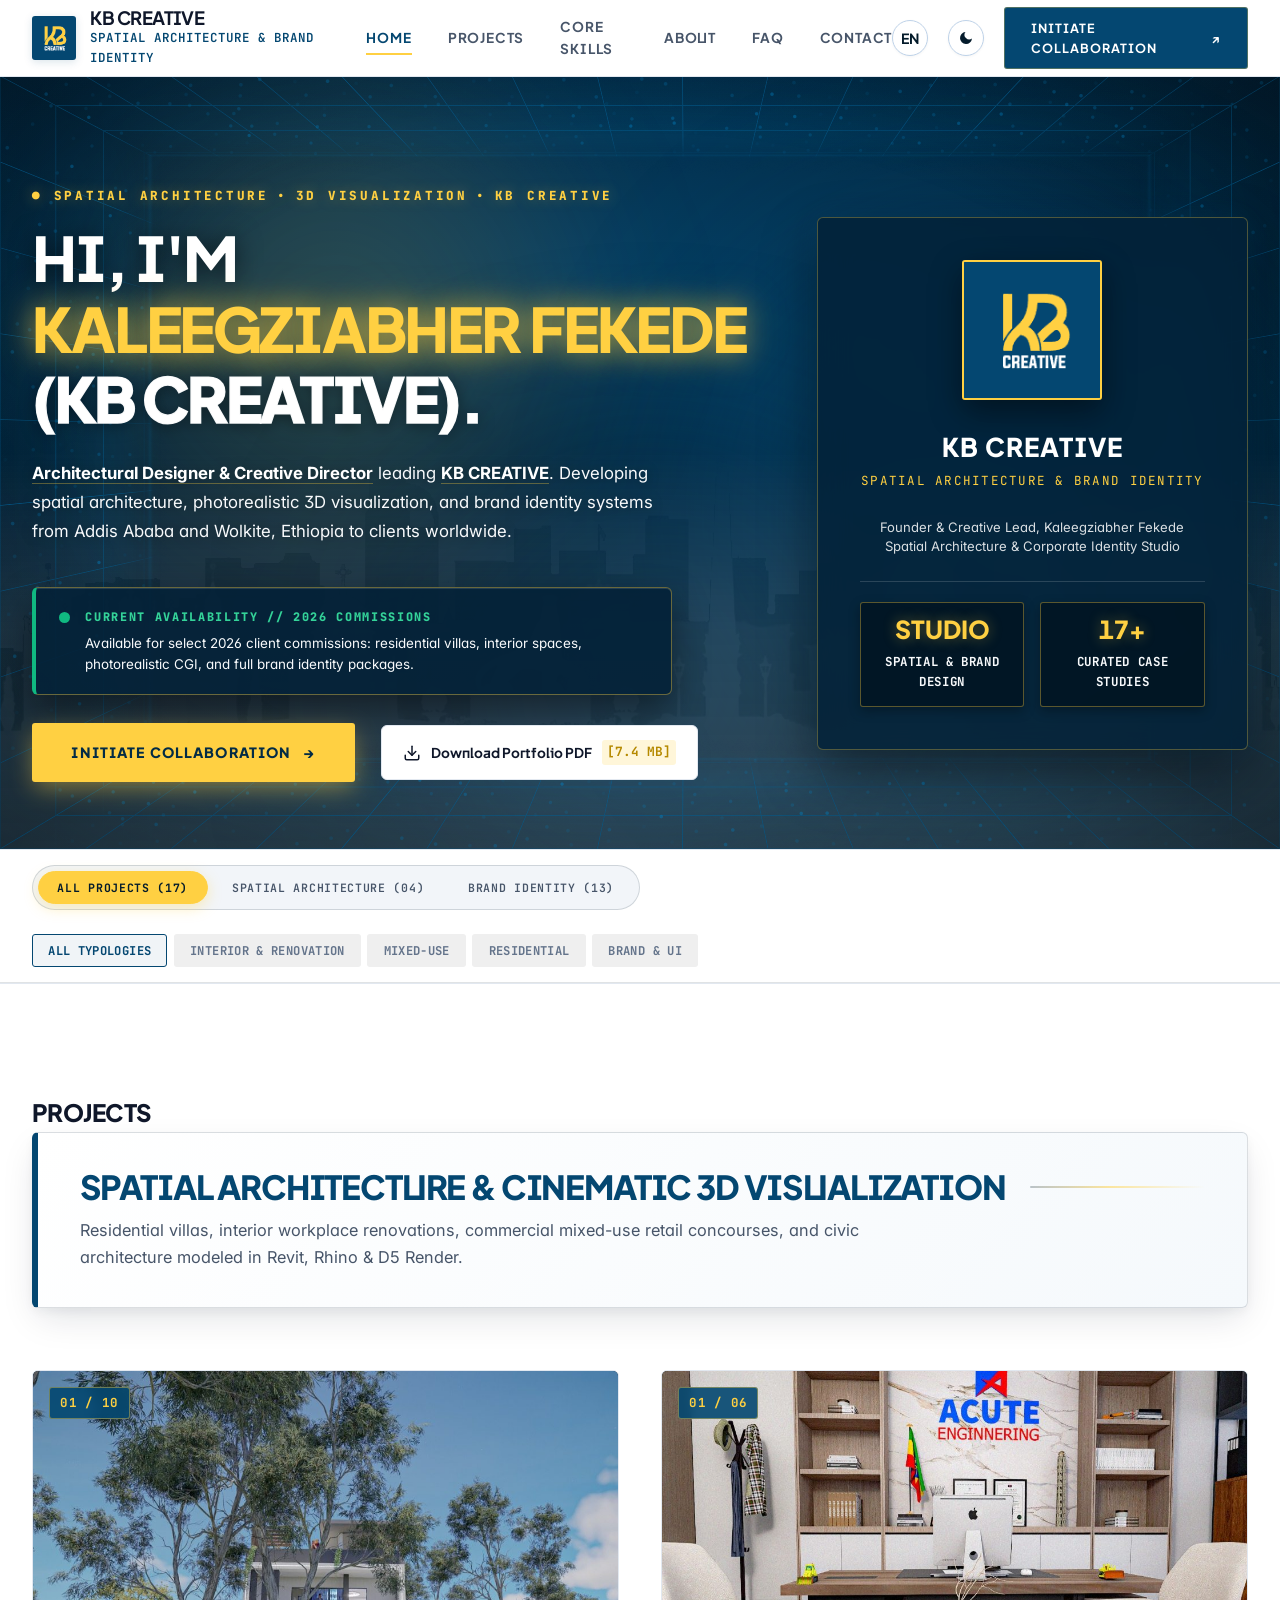
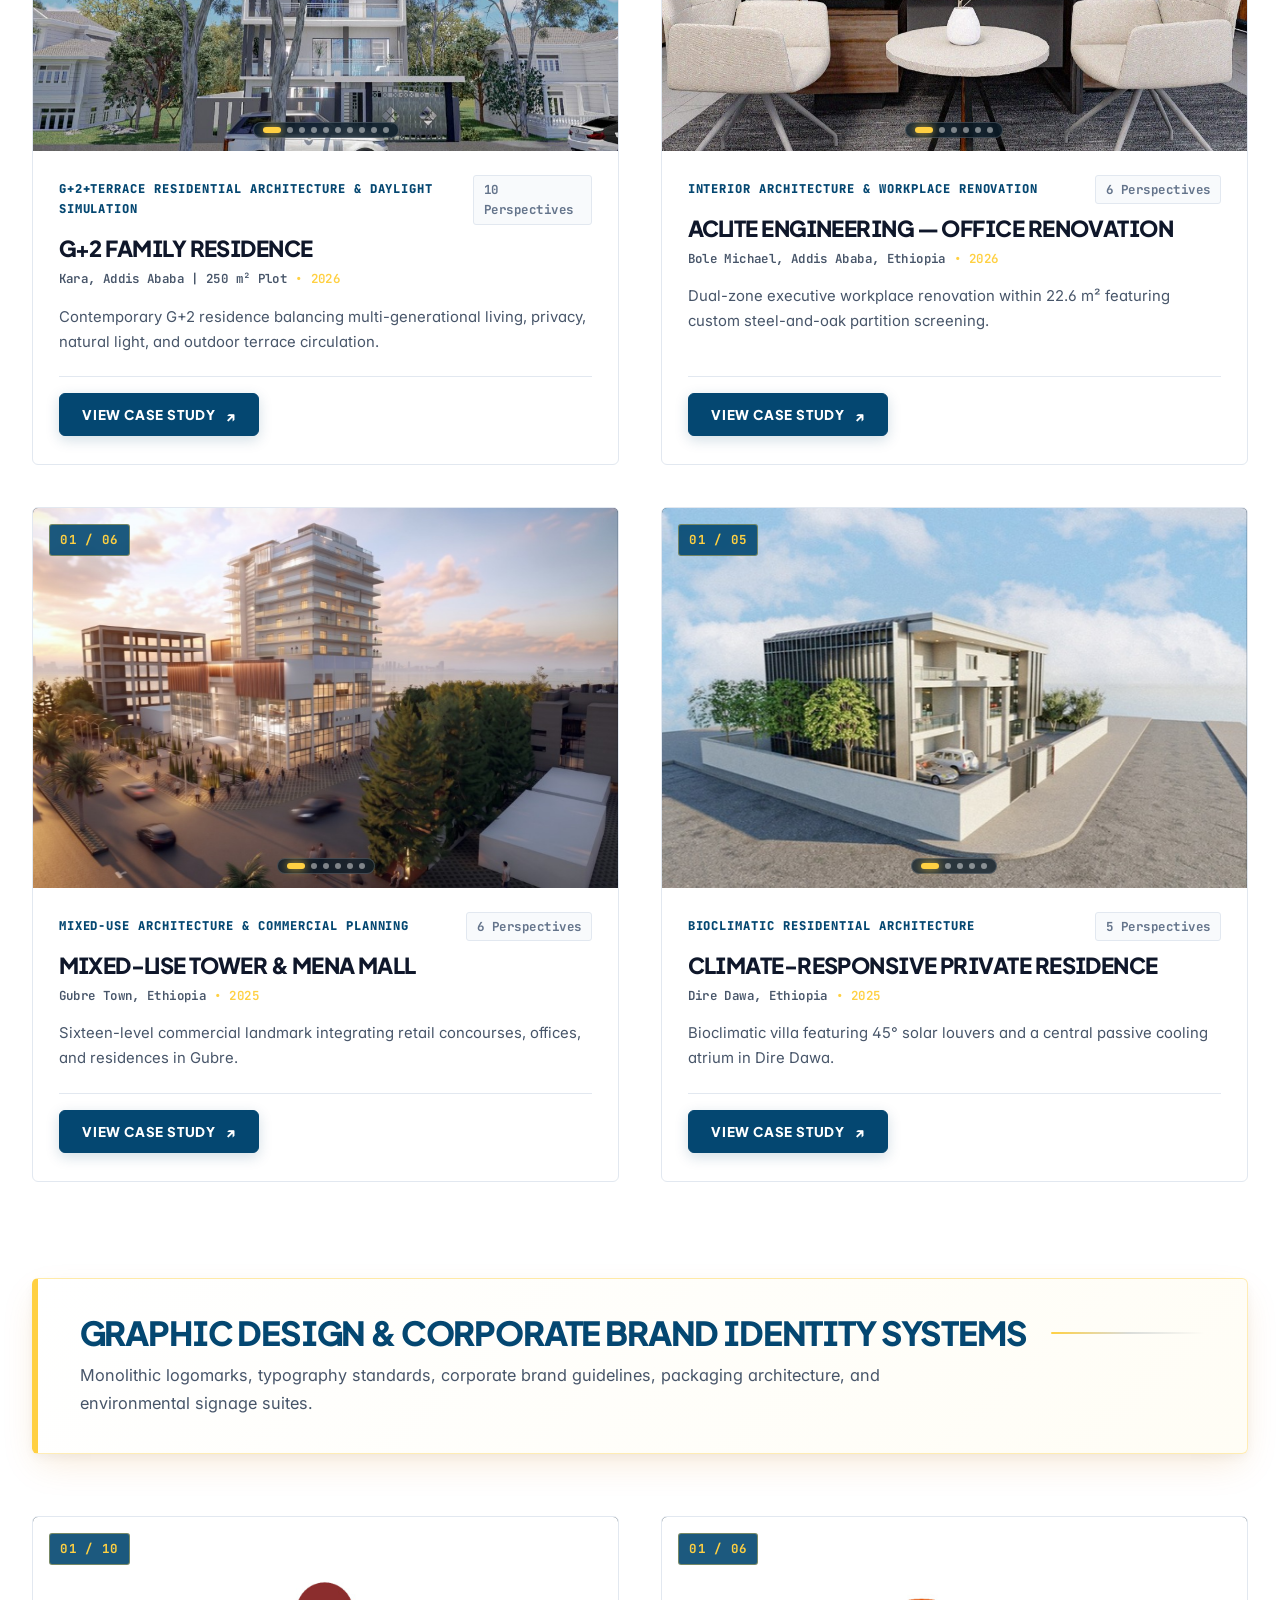
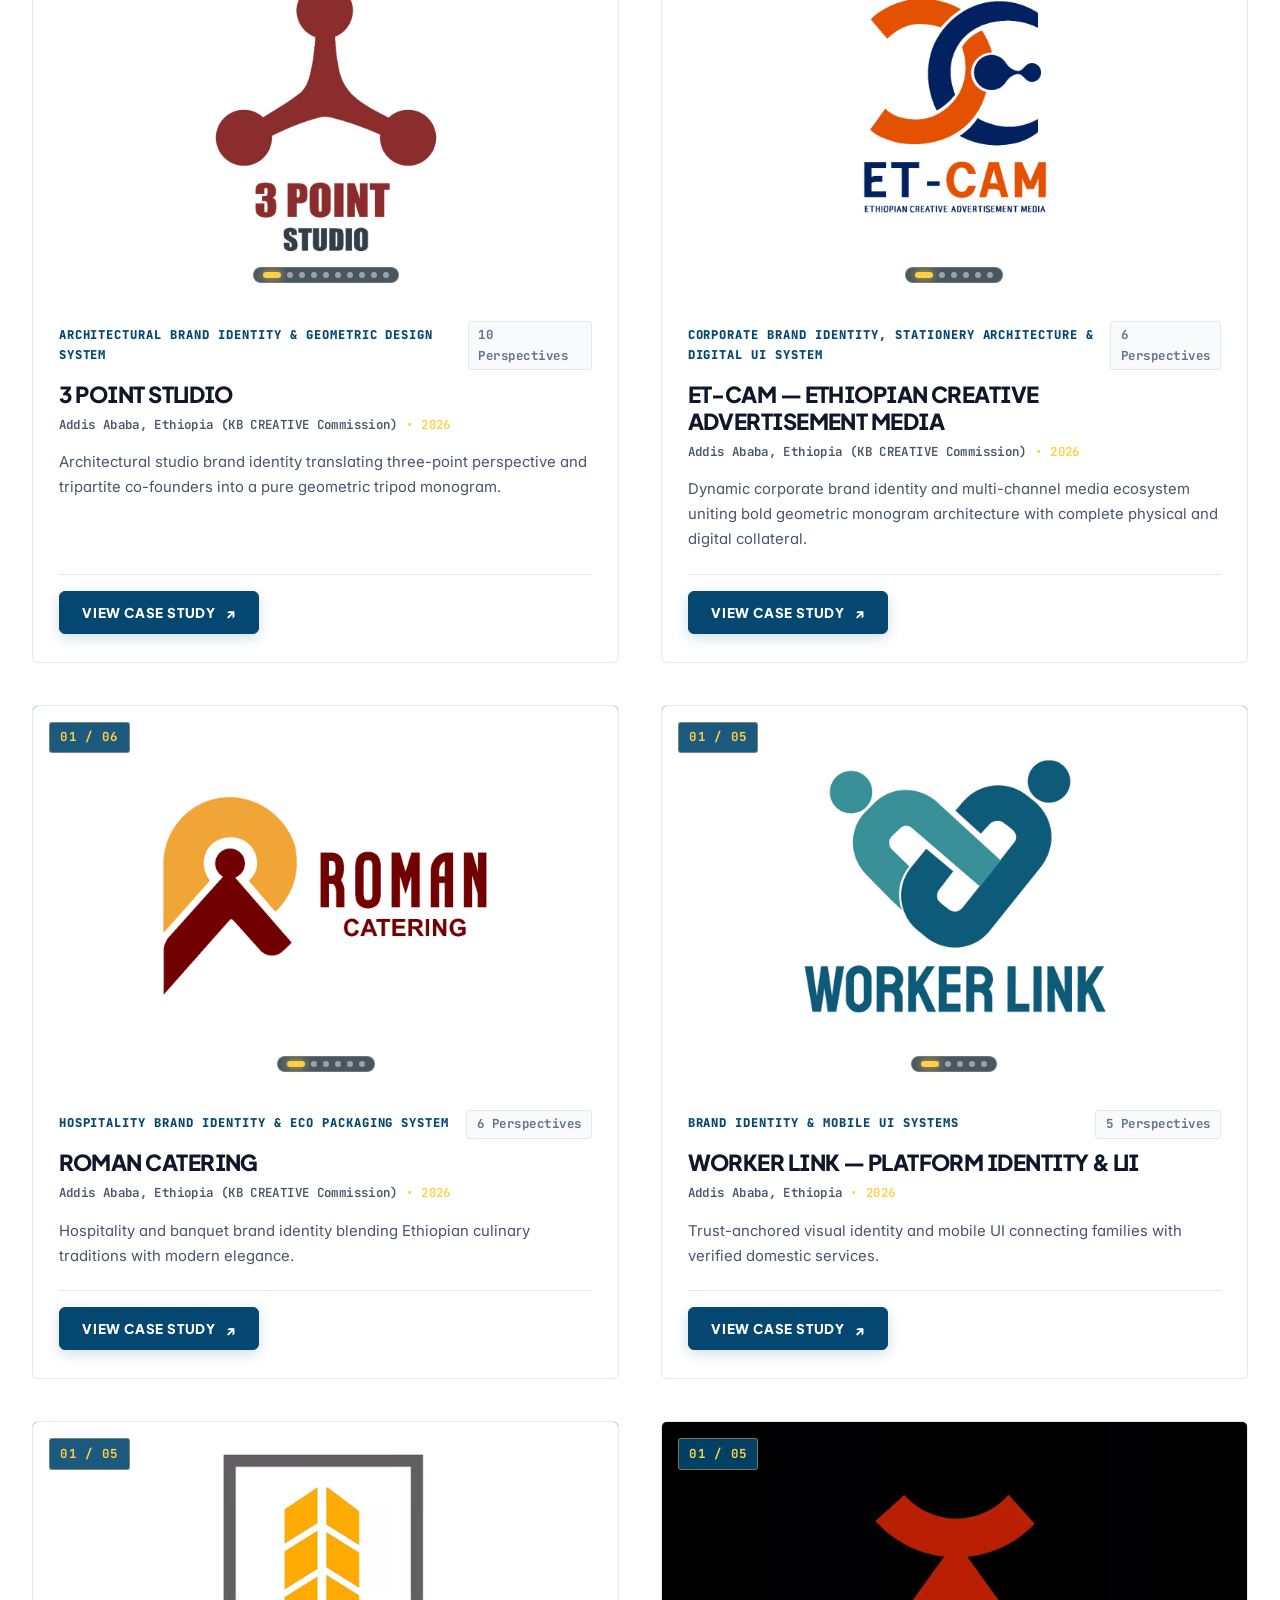
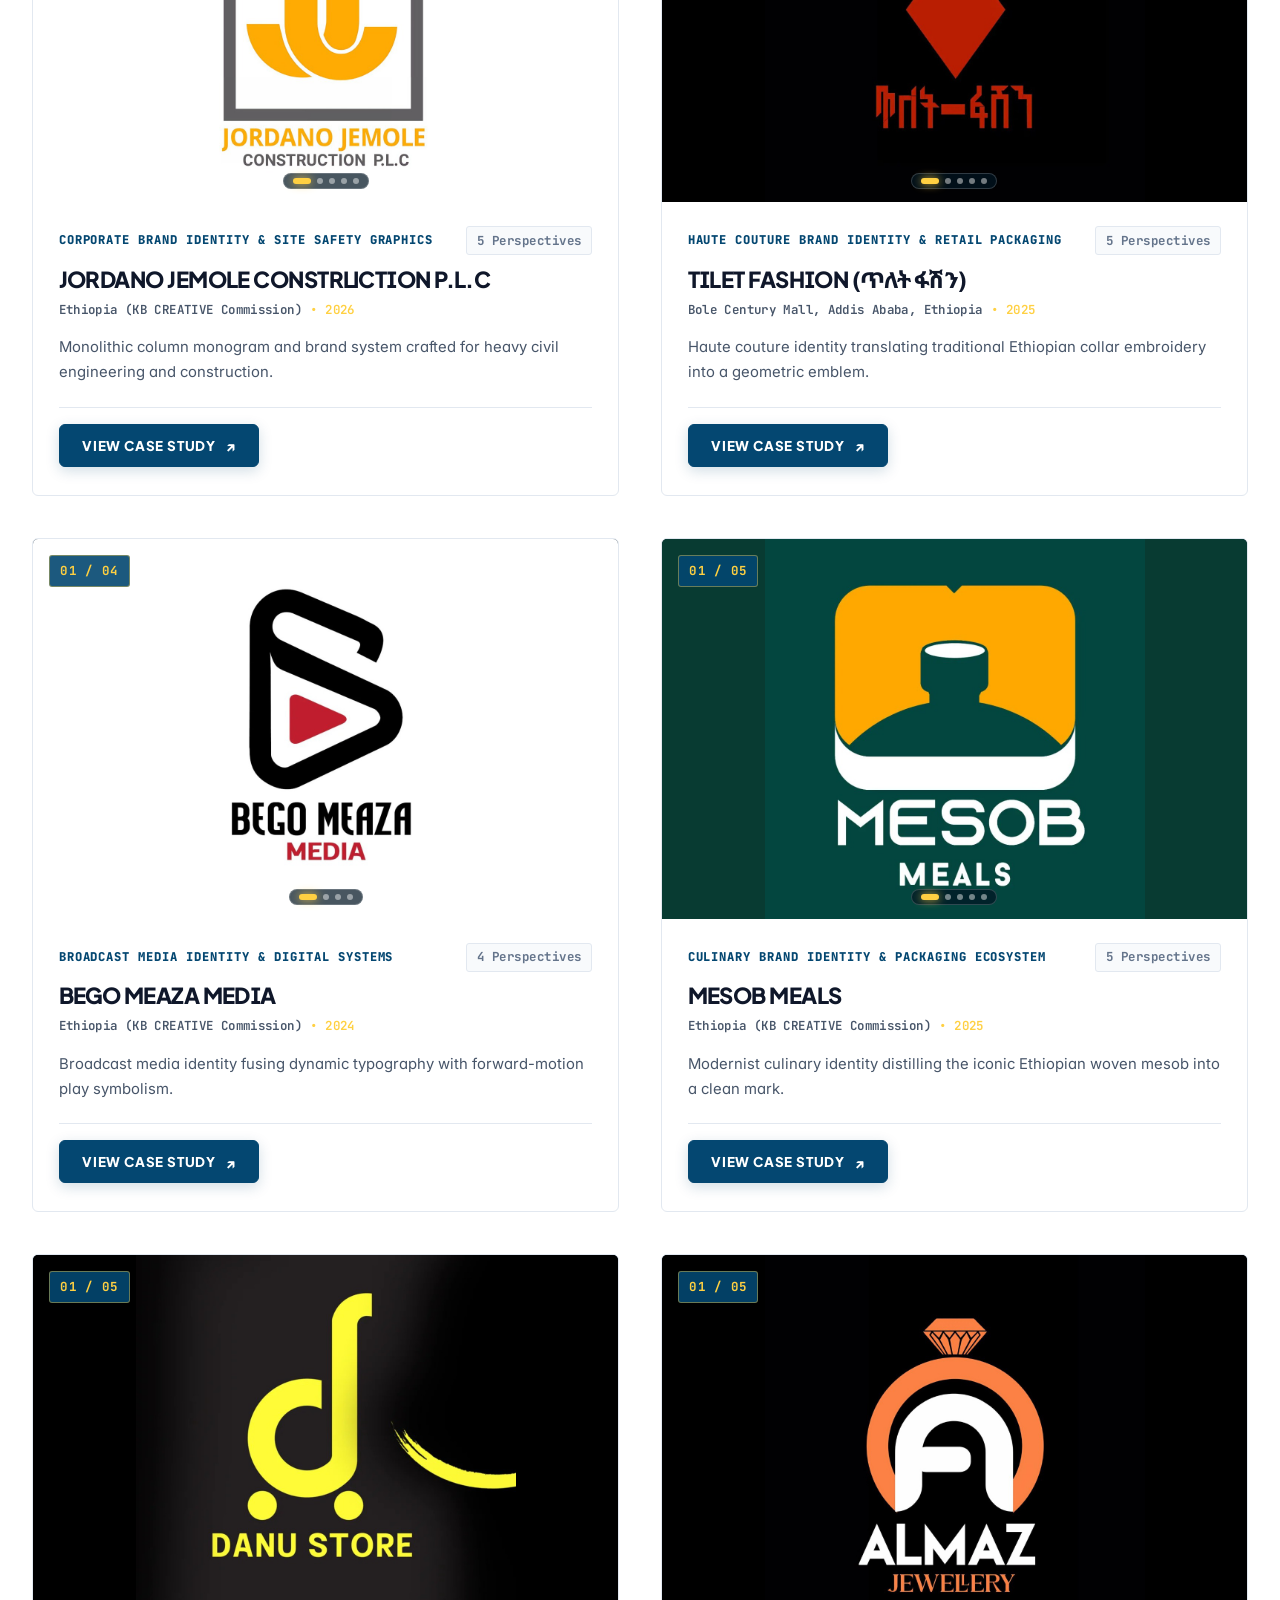
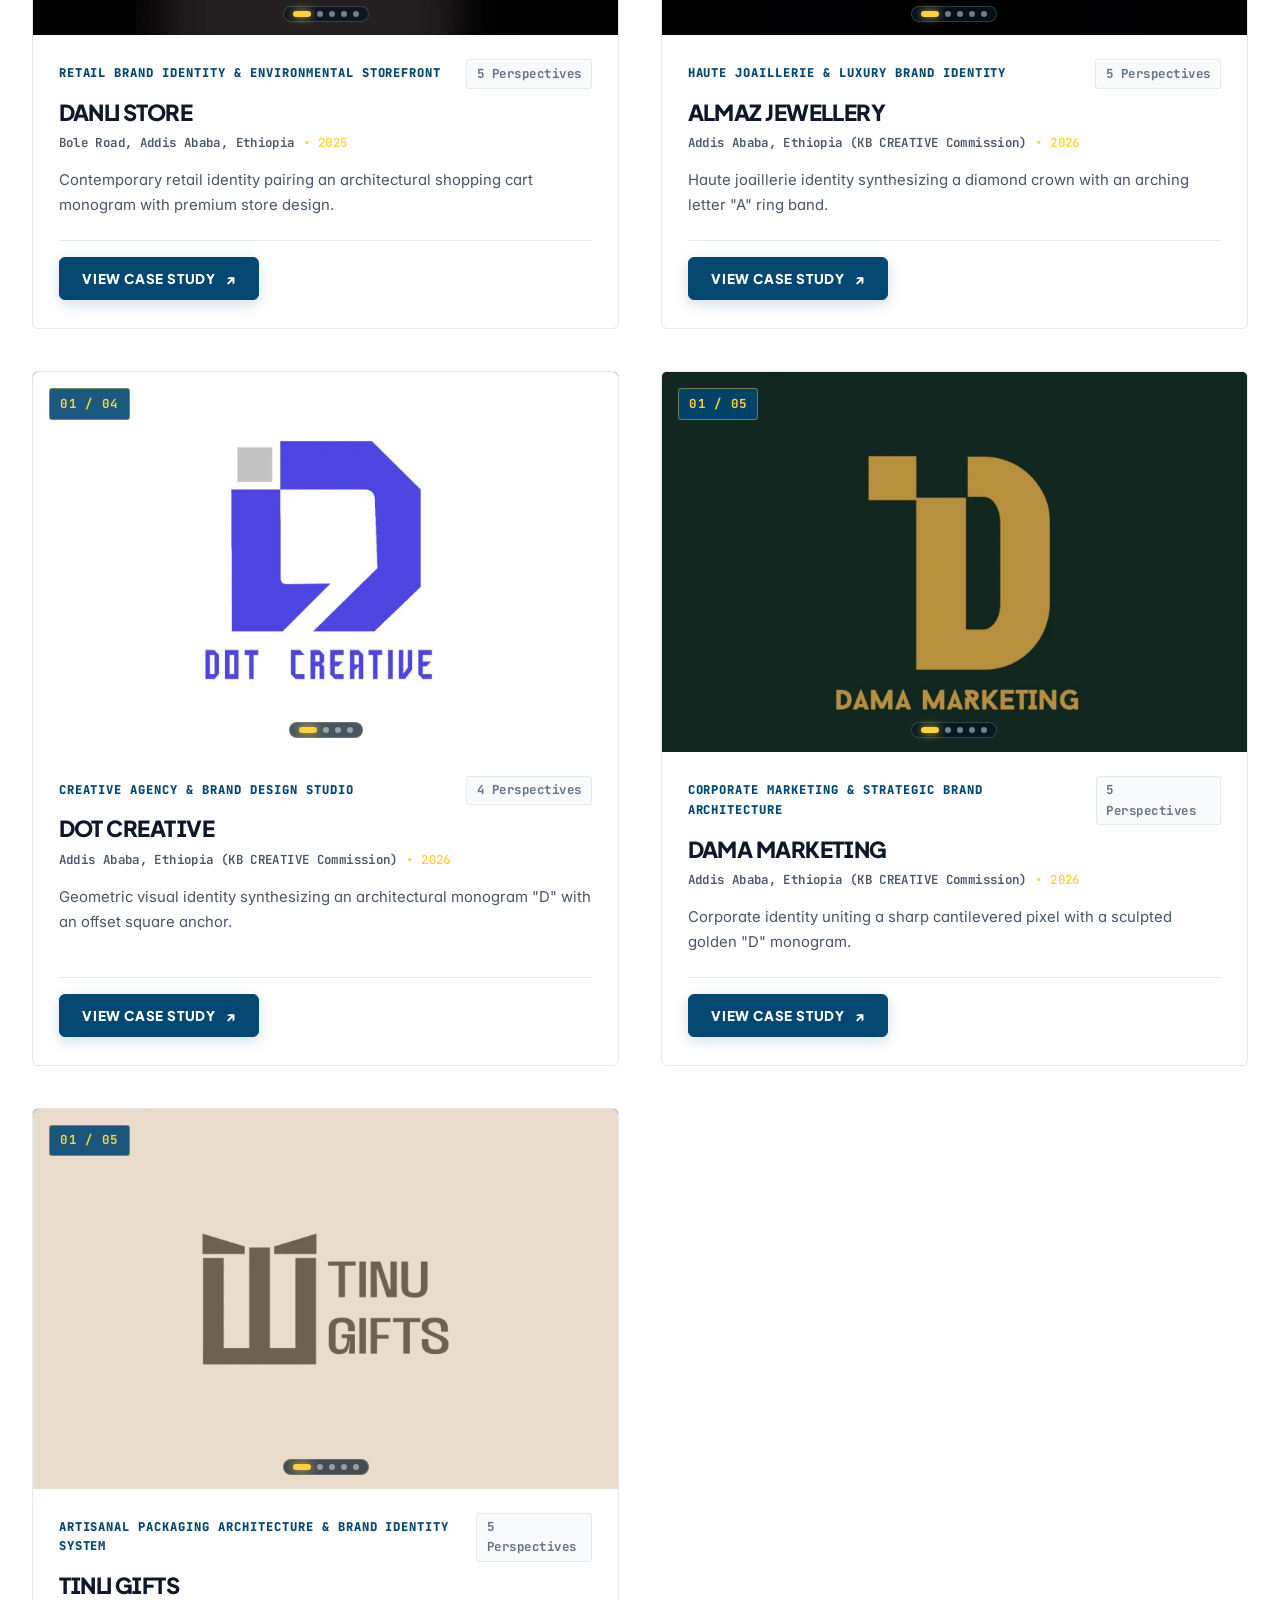
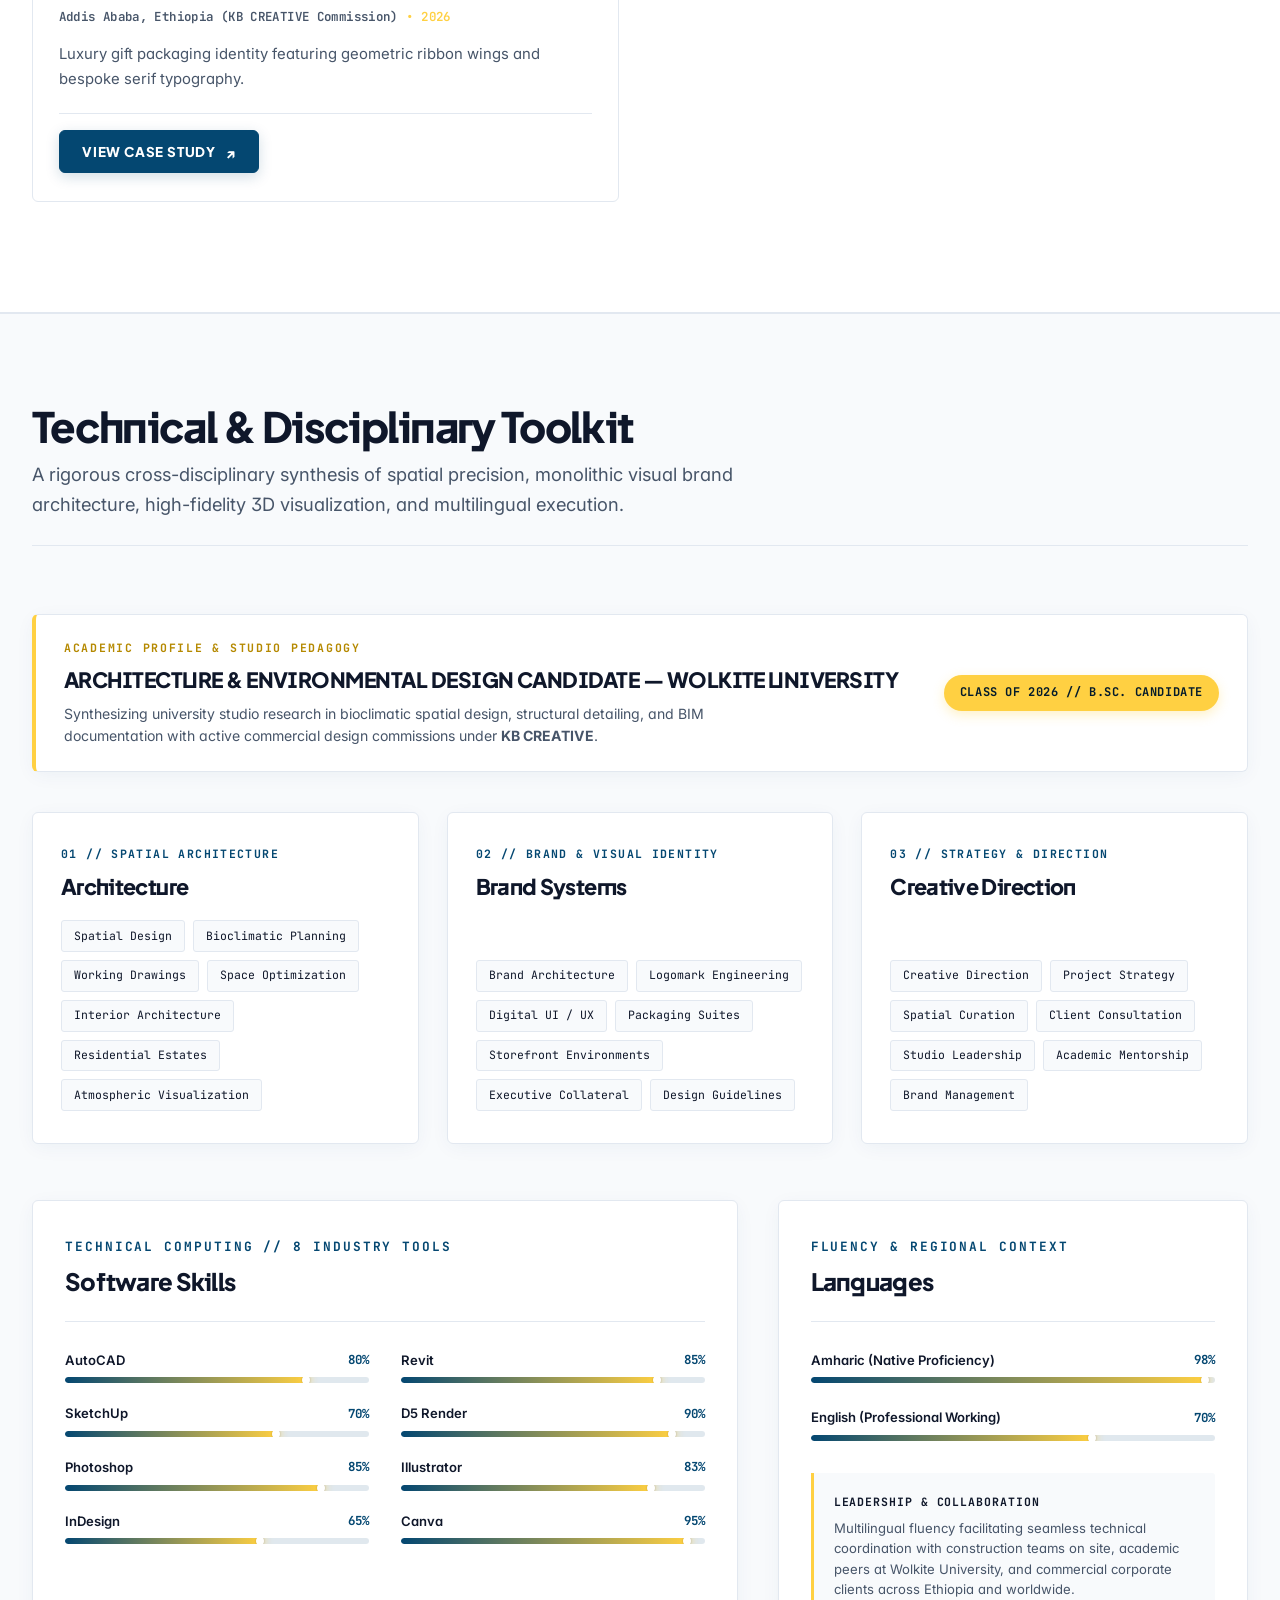
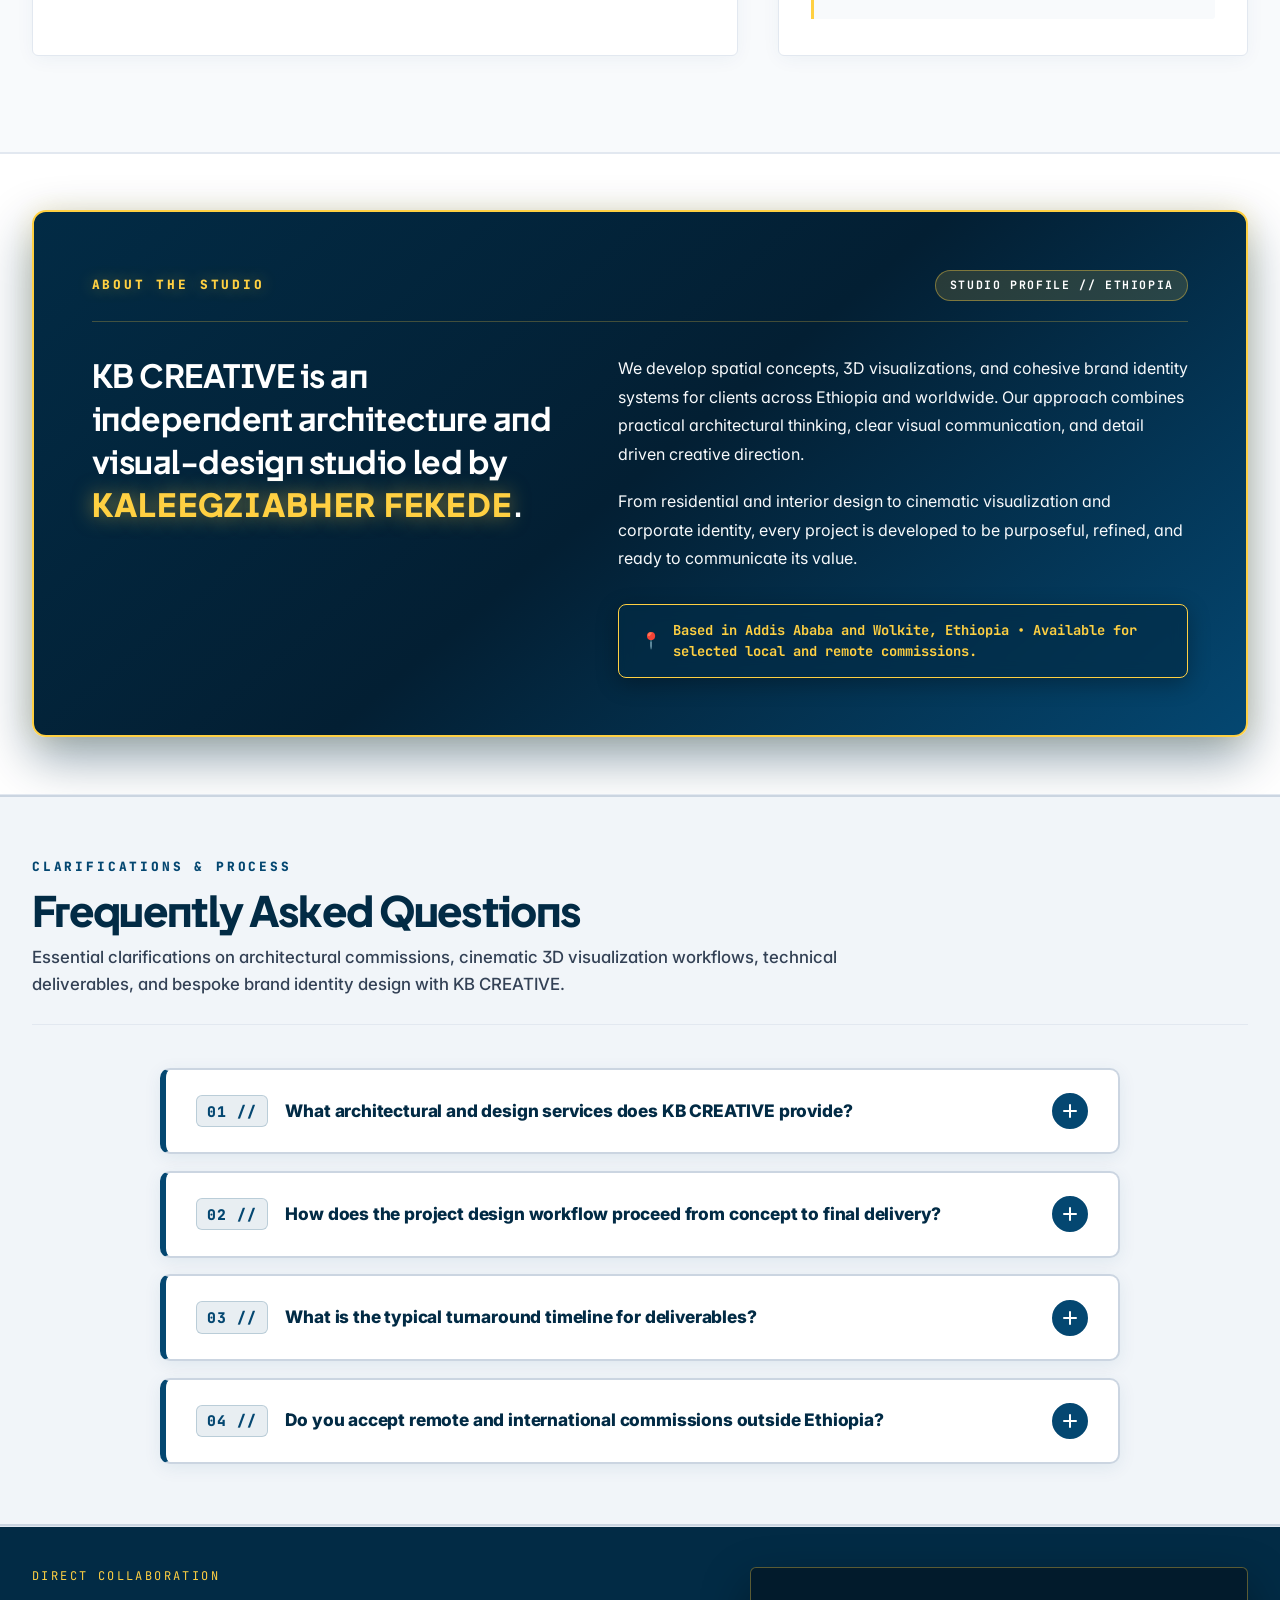
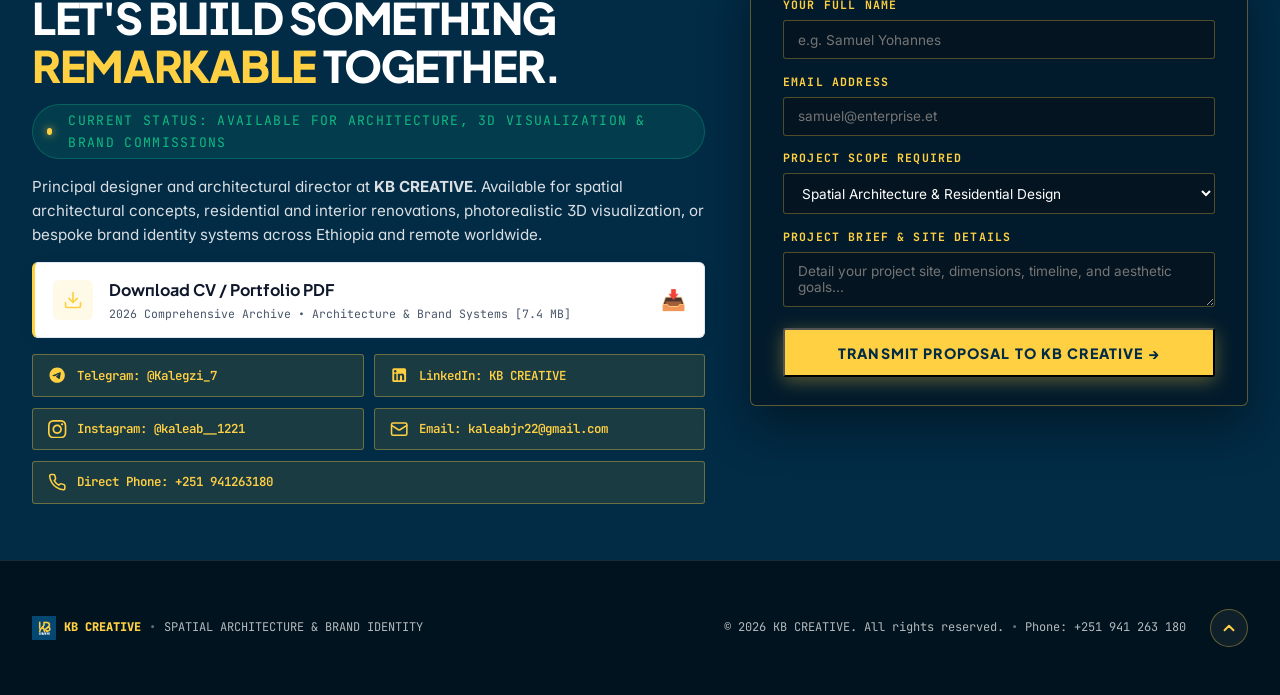
==== commit e1d8922a: "Expand 3 Point Studio brand identity to 10 slides with hook sequence and client deliverables" ====
--- a/index.html
+++ b/index.html
@@ -679,8 +679,8 @@
           <div class="carousel-media-wrap" onclick="openCaseStudy('threepoint-studio-brand-identity')" title="Click to open case study">
             <img src="assets/threepoint-slide-01-logo.jpg" alt="3 Point Studio" class="carousel-slide-img" id="img-threepoint-studio-brand-identity" loading="lazy" decoding="async" style="object-fit: contain; background: #FFFFFF;">
 
-            <!-- Slide Counter Badge (01 / 05) -->
-            <span class="slide-counter-badge font-mono" id="counter-threepoint-studio-brand-identity">01 / 05</span>
+            <!-- Slide Counter Badge (01 / 10) -->
+            <span class="slide-counter-badge font-mono" id="counter-threepoint-studio-brand-identity">01 / 10</span>
 
             <!-- In-Card Slide Navigation Arrows -->
             <button type="button" class="slide-arrow-btn slide-arrow-prev" onclick="changeSlide(event, 'threepoint-studio-brand-identity', -1)" aria-label="Previous view">‹</button>
@@ -693,6 +693,11 @@
               <span class="slide-dot" onclick="goToSlide(event, 'threepoint-studio-brand-identity', 2)" title="View 3"></span>
               <span class="slide-dot" onclick="goToSlide(event, 'threepoint-studio-brand-identity', 3)" title="View 4"></span>
               <span class="slide-dot" onclick="goToSlide(event, 'threepoint-studio-brand-identity', 4)" title="View 5"></span>
+              <span class="slide-dot" onclick="goToSlide(event, 'threepoint-studio-brand-identity', 5)" title="View 6"></span>
+              <span class="slide-dot" onclick="goToSlide(event, 'threepoint-studio-brand-identity', 6)" title="View 7"></span>
+              <span class="slide-dot" onclick="goToSlide(event, 'threepoint-studio-brand-identity', 7)" title="View 8"></span>
+              <span class="slide-dot" onclick="goToSlide(event, 'threepoint-studio-brand-identity', 8)" title="View 9"></span>
+              <span class="slide-dot" onclick="goToSlide(event, 'threepoint-studio-brand-identity', 9)" title="View 10"></span>
             </div>
           </div>
           
@@ -700,7 +705,7 @@
           <div class="simplified-card-body">
             <div class="card-service-row">
               <span class="card-service-tag font-mono">Architectural Brand Identity &amp; Geometric Design System</span>
-              <span class="card-perspectives-pill font-mono">5 Perspectives</span>
+              <span class="card-perspectives-pill font-mono">10 Perspectives</span>
             </div>
 
             <h3 class="simplified-card-title" onclick="openCaseStudy('threepoint-studio-brand-identity')">3 Point Studio</h3>
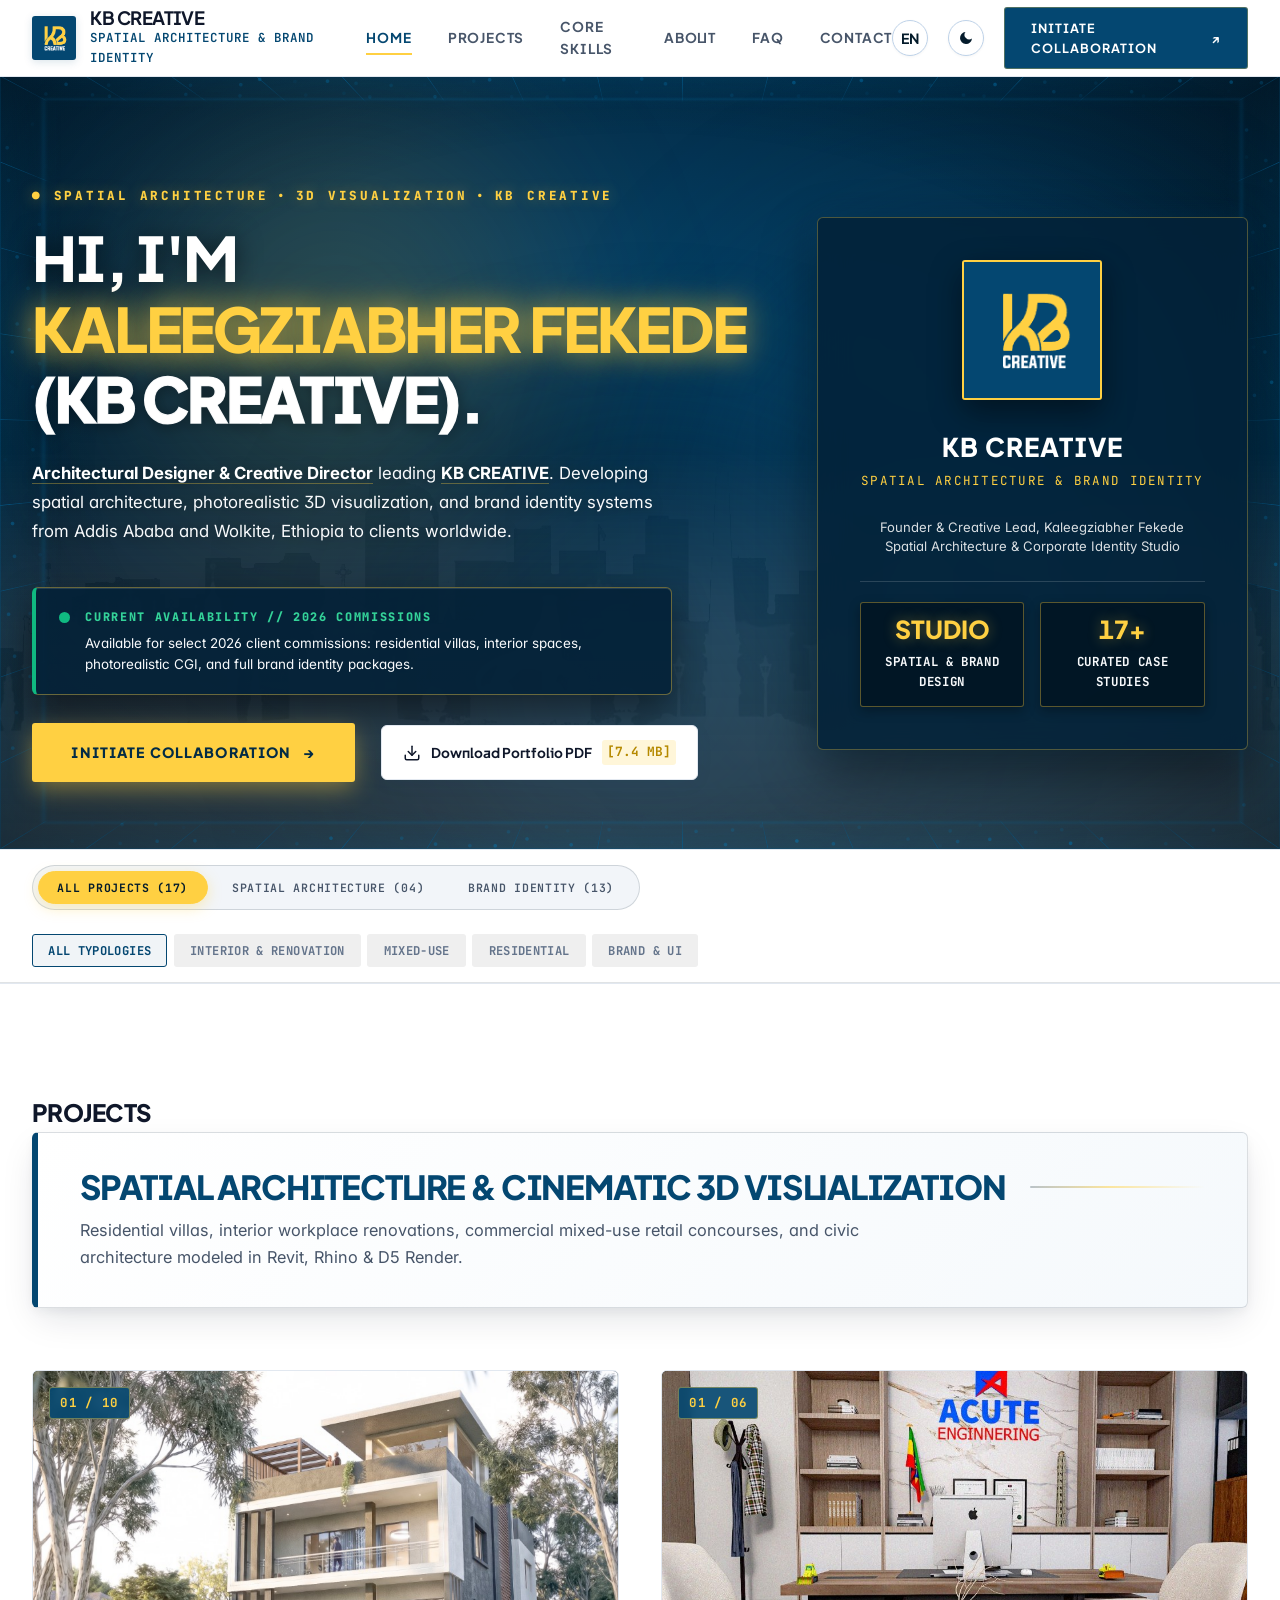
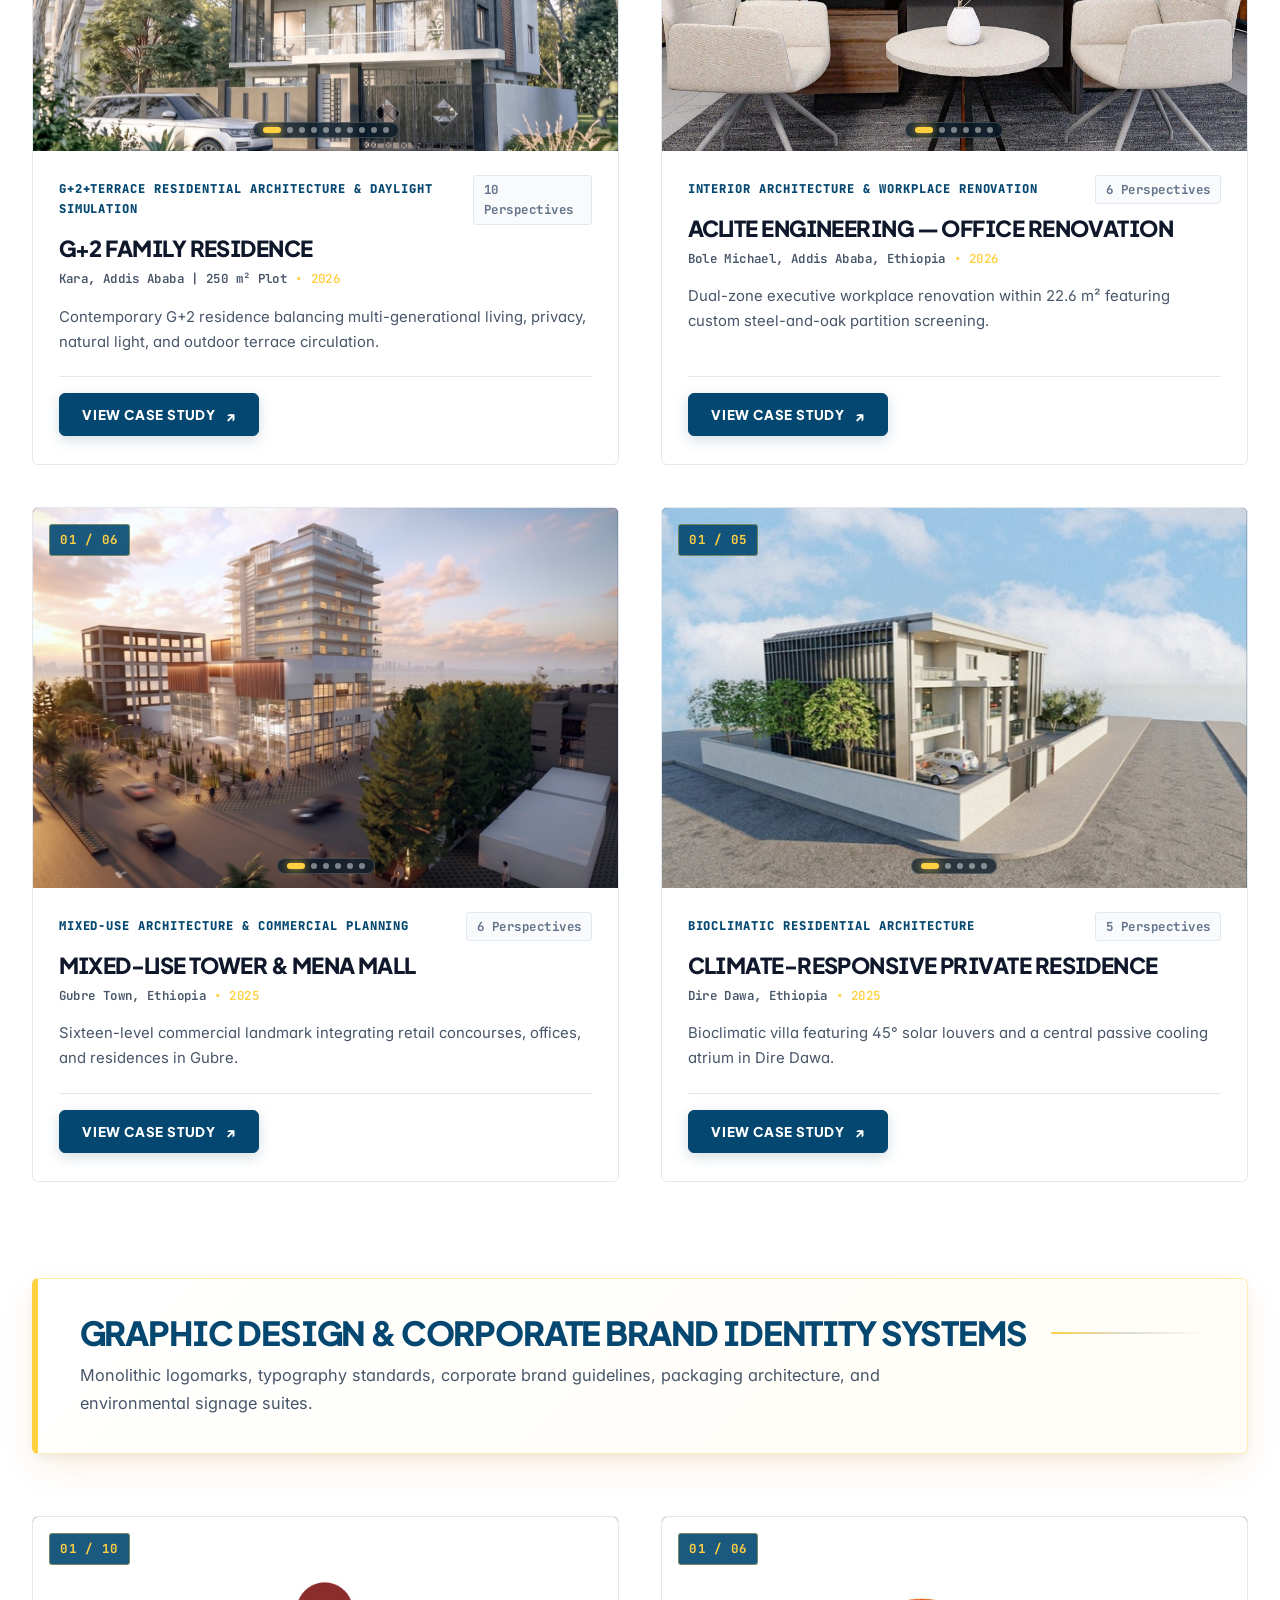
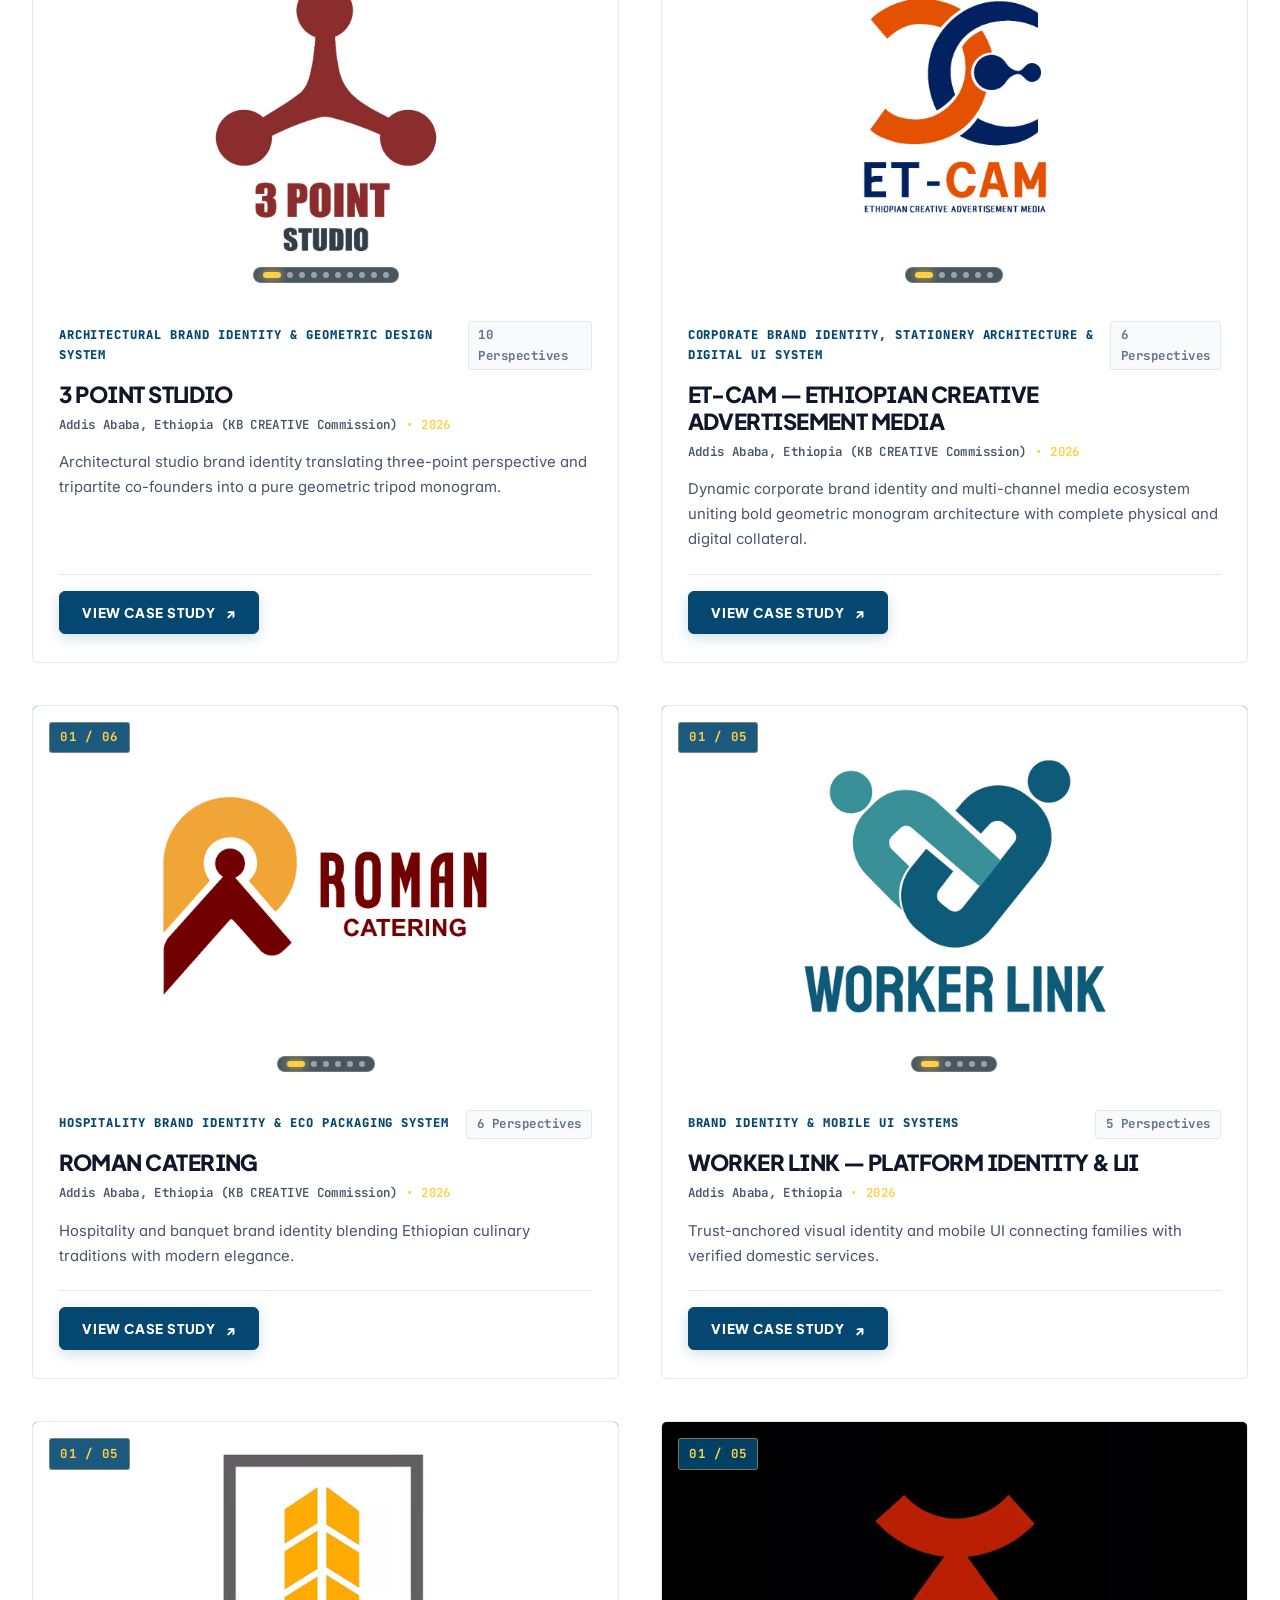
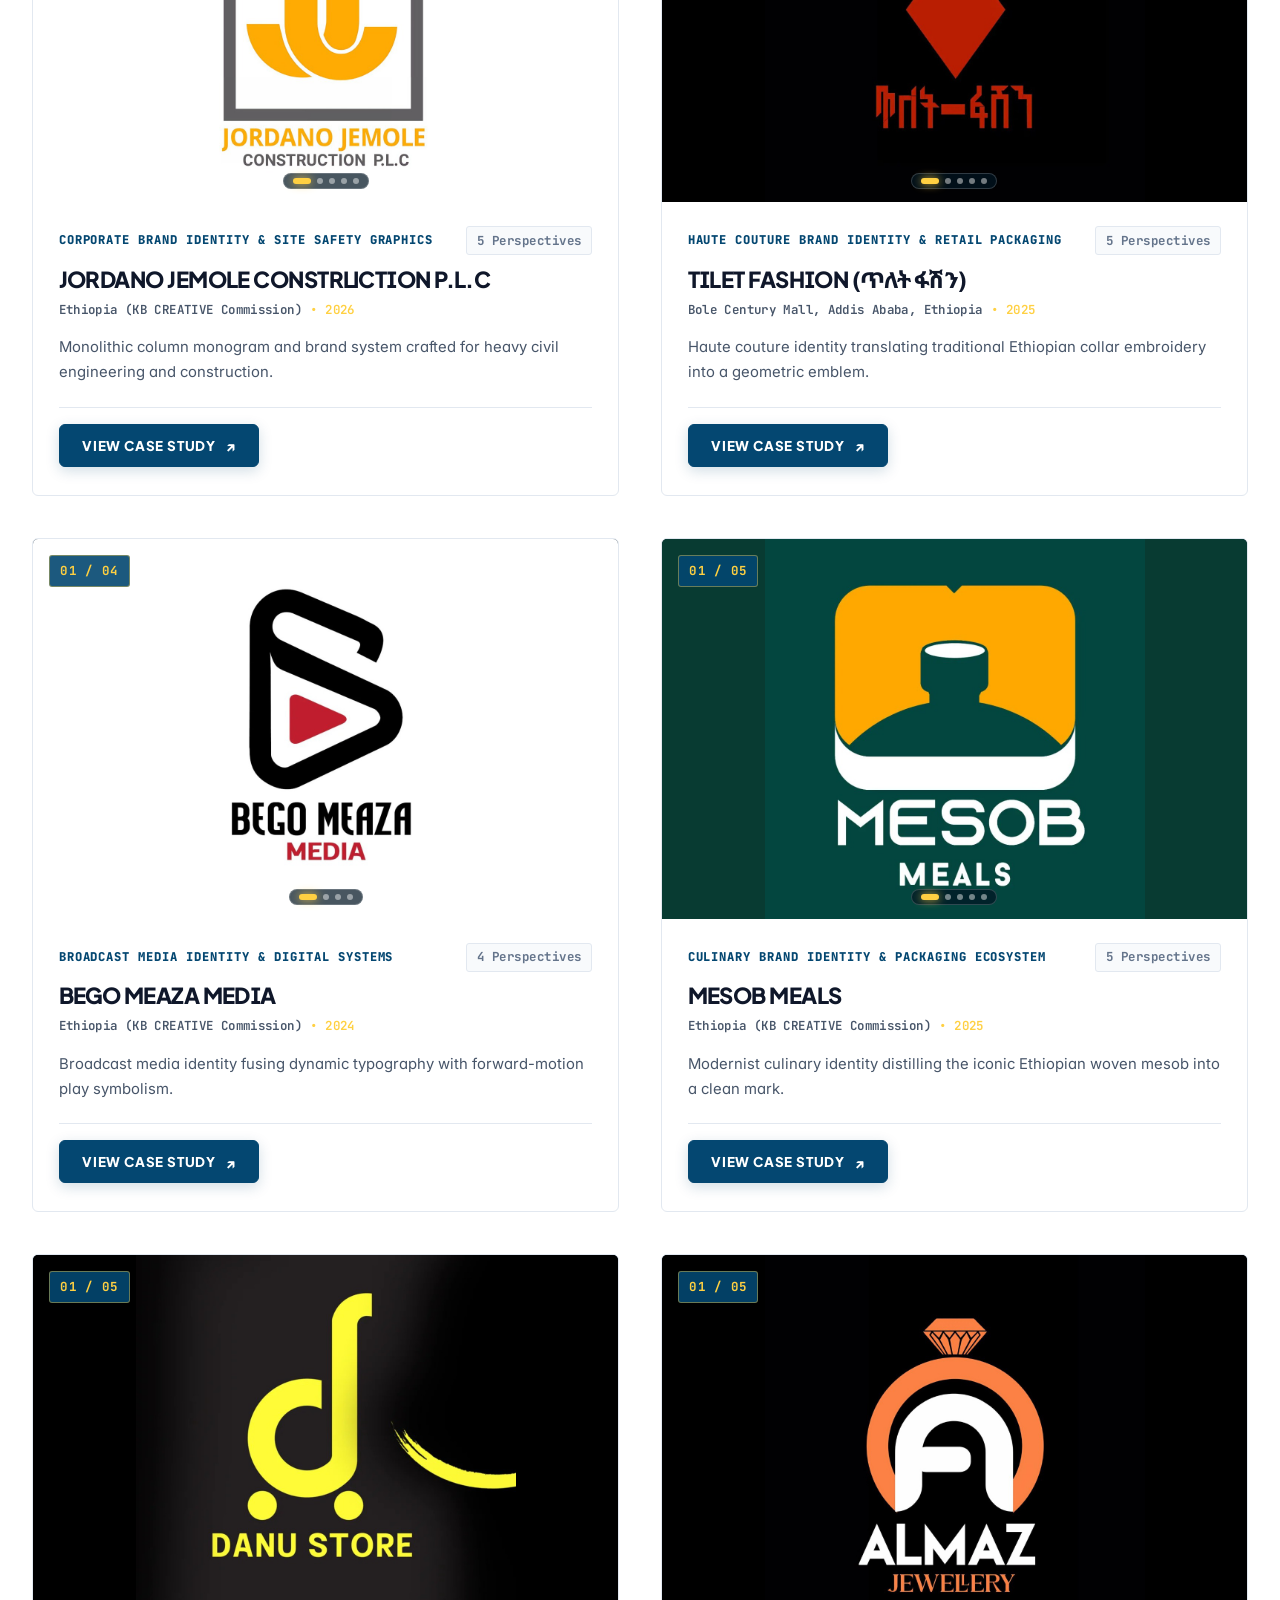
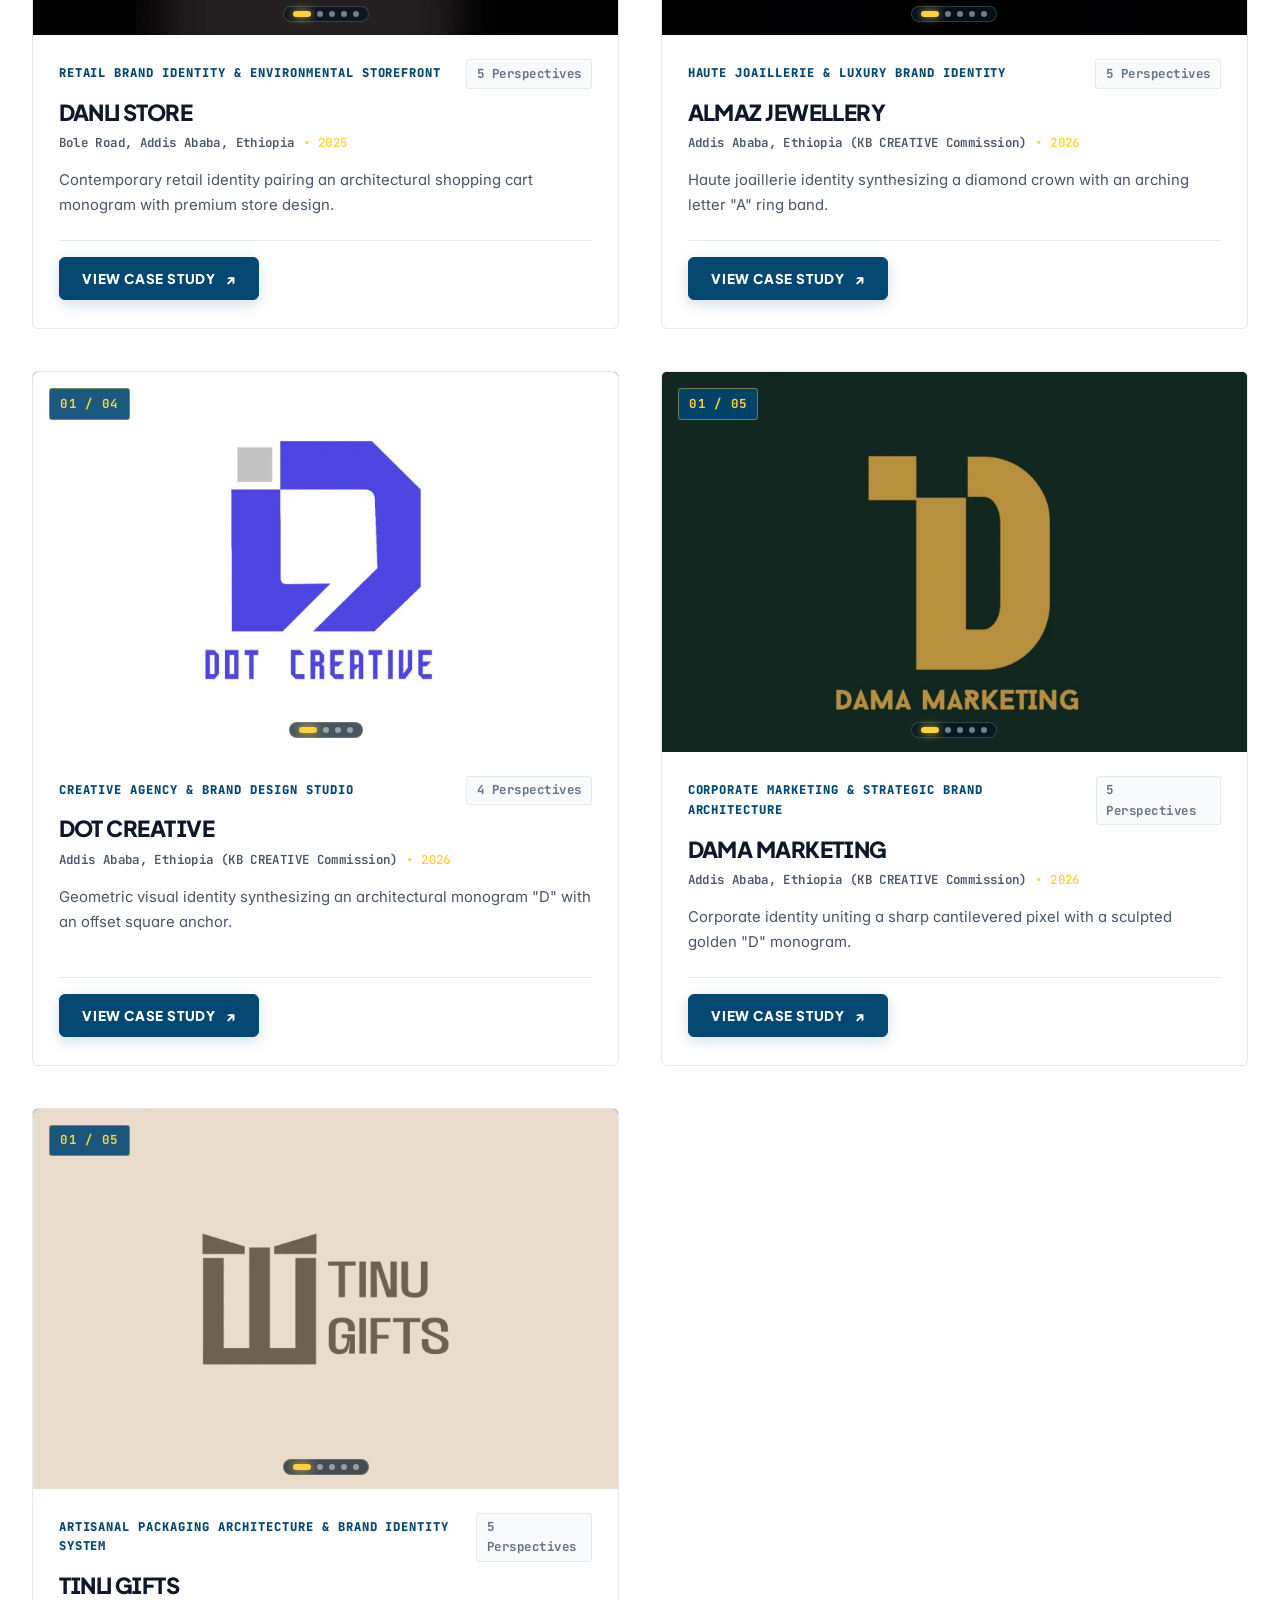
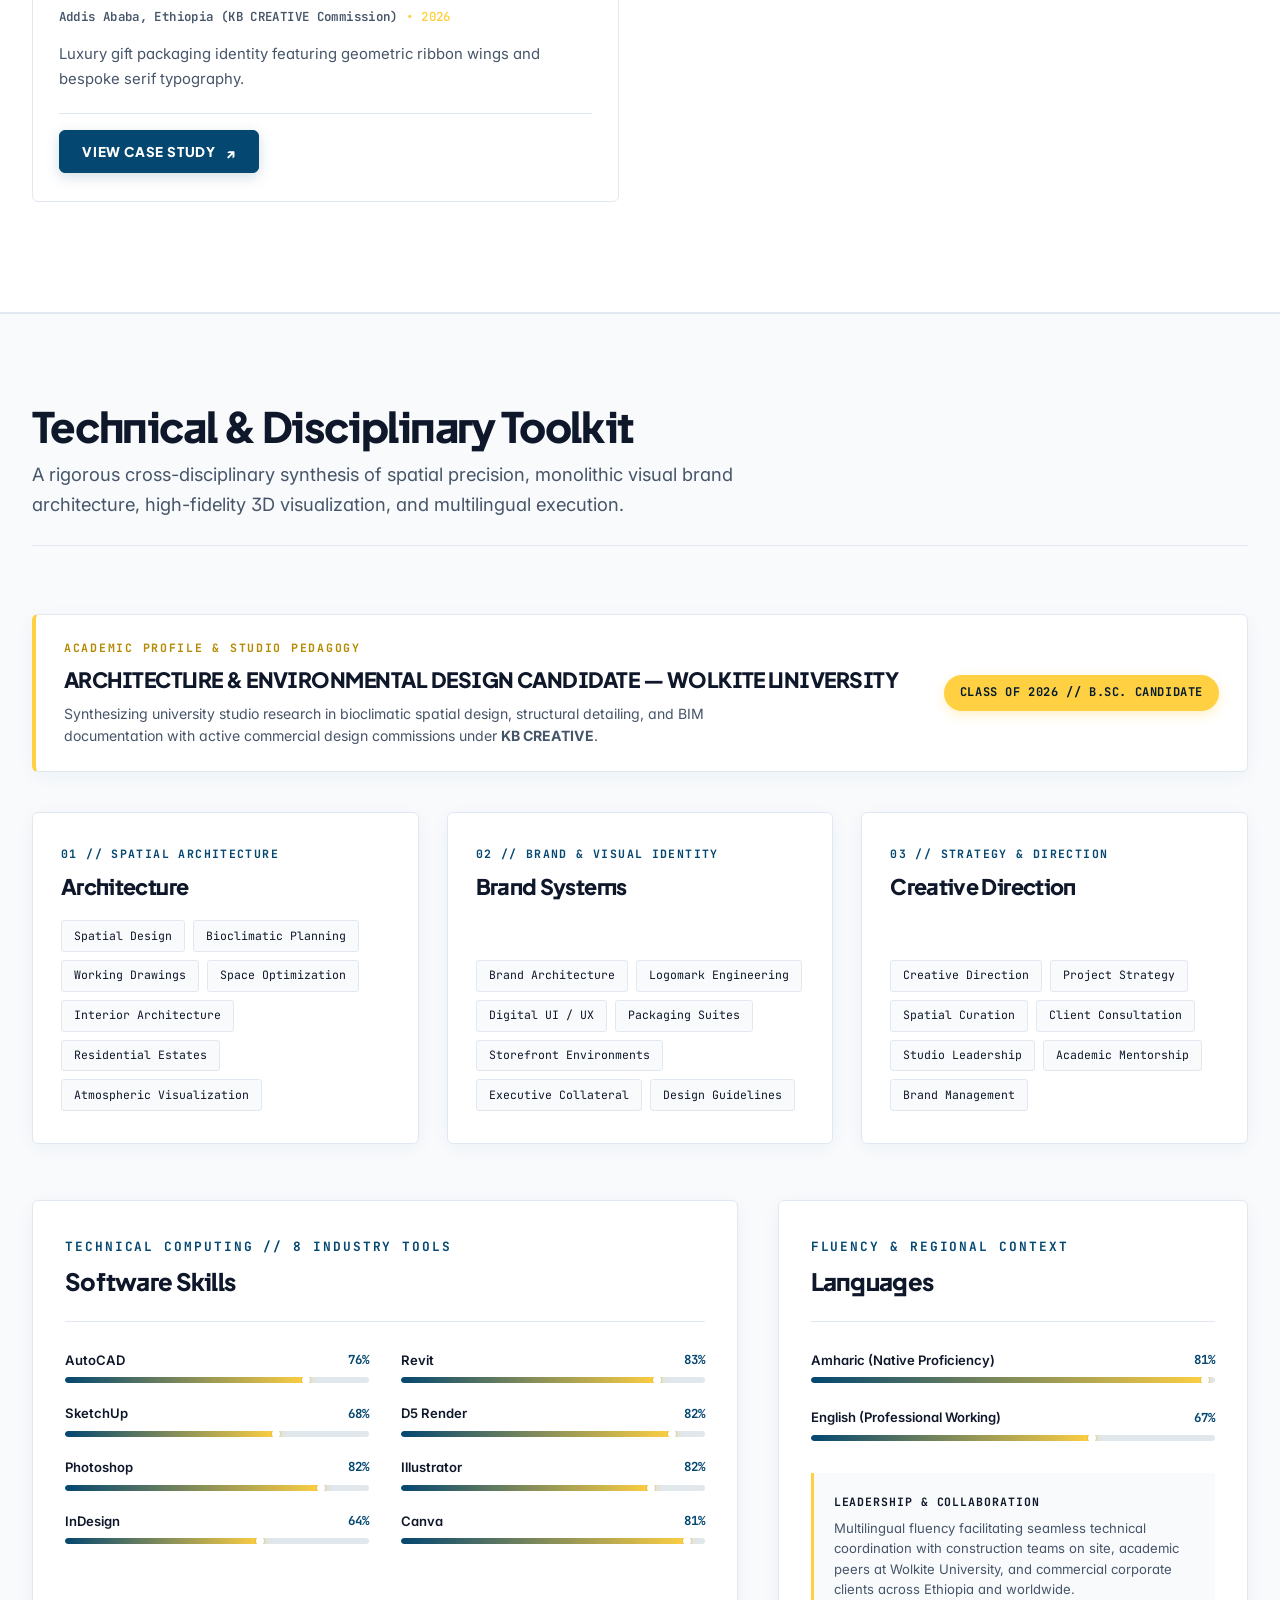
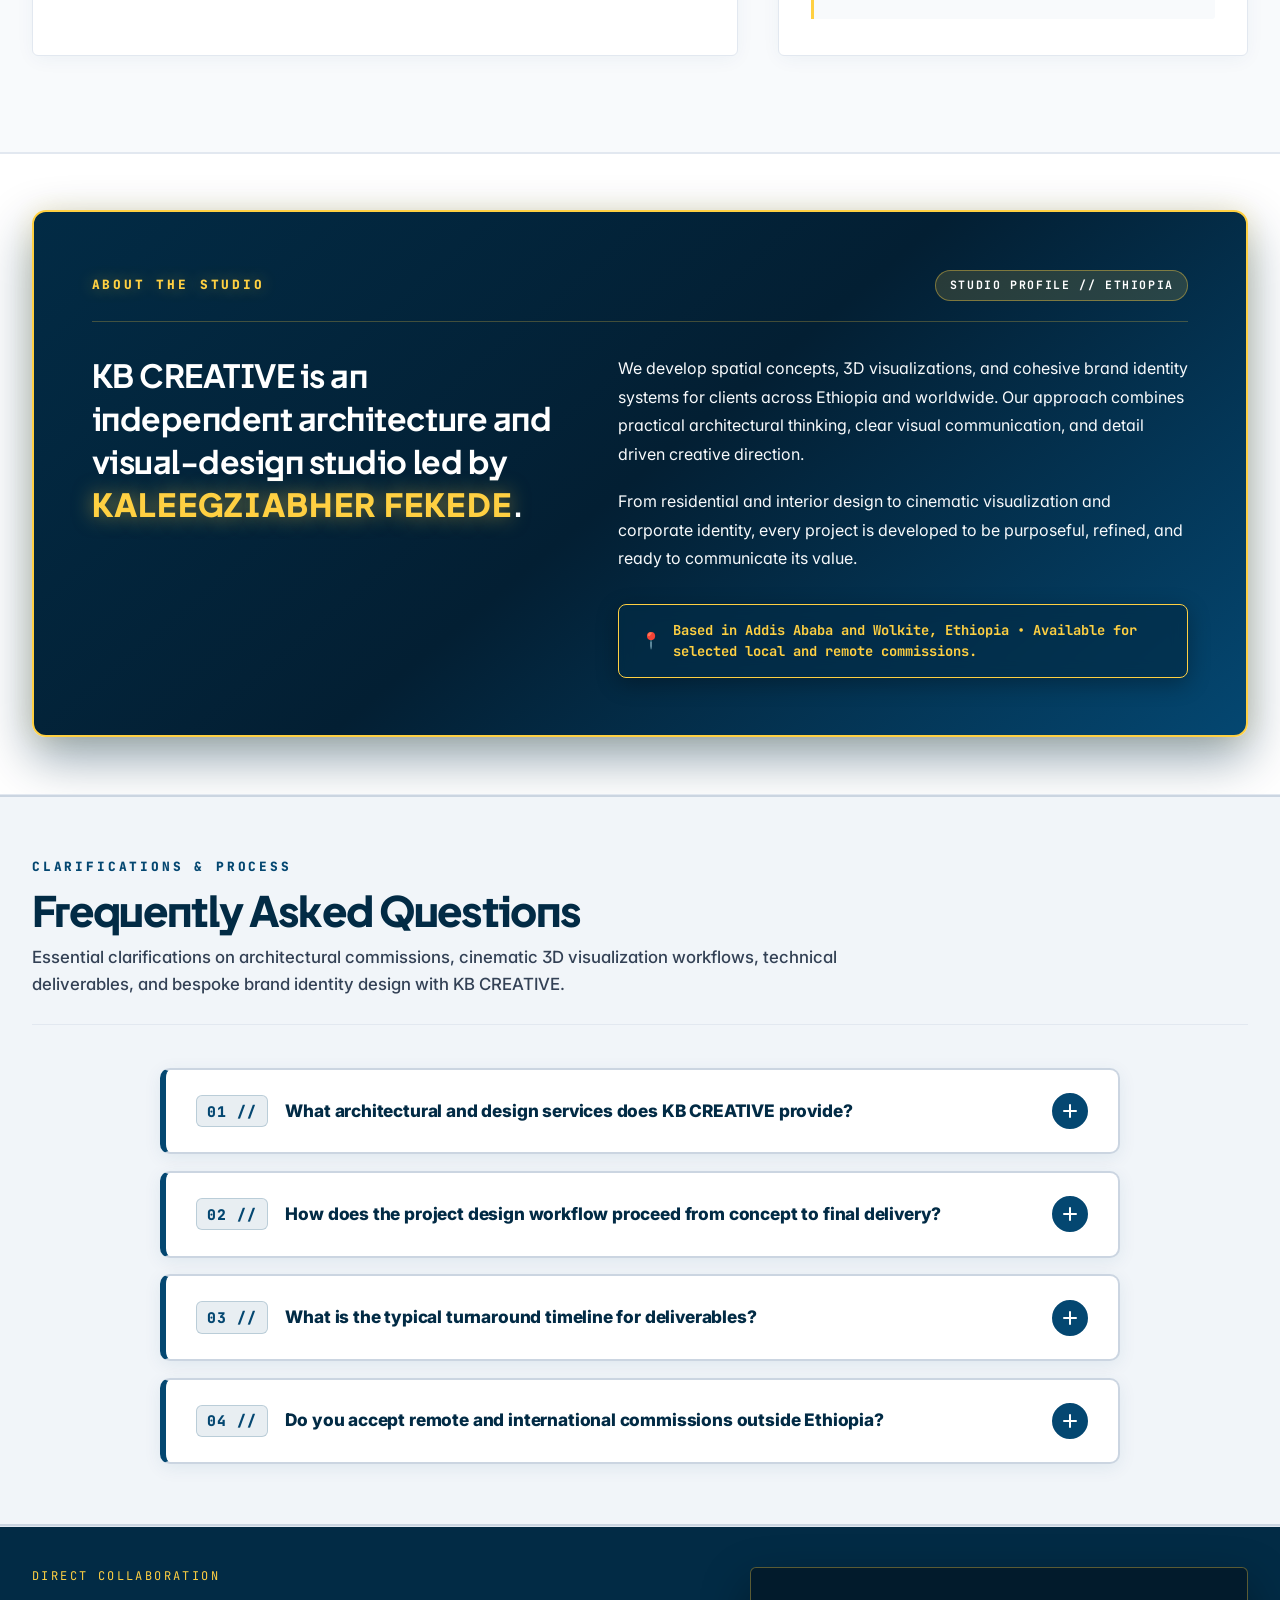
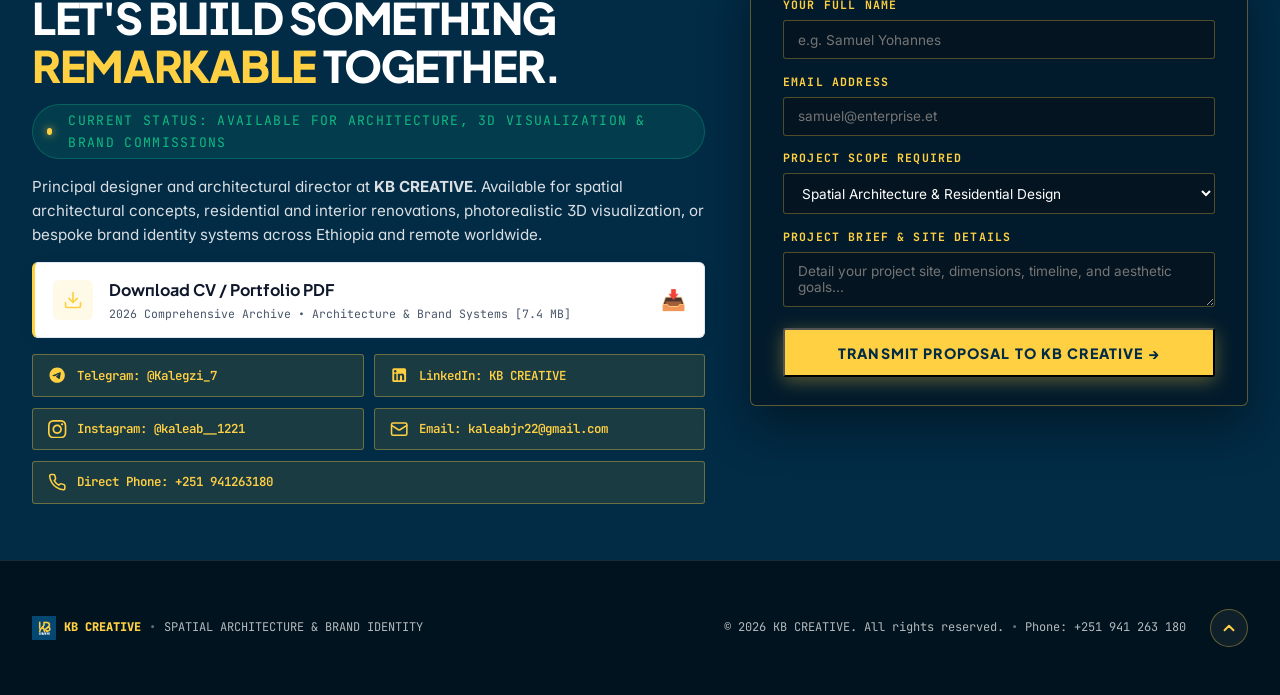
==== commit 0bf2486a: "Update G+2 Family Residence hero daylight exterior render and fix counter badge" ====
--- a/index.html
+++ b/index.html
@@ -422,8 +422,8 @@
           <div class="carousel-media-wrap" onclick="openCaseStudy('kara-g2-family-residence')" title="Click to open case study">
             <img src="assets/kara-residence-slide-01-day.jpg" alt="G+2 Family Residence" class="carousel-slide-img" id="img-kara-g2-family-residence" loading="lazy" decoding="async" style="">
 
-            <!-- Slide Counter Badge (01 / 05) -->
-            <span class="slide-counter-badge font-mono" id="counter-kara-g2-family-residence">01 / 010</span>
+            <!-- Slide Counter Badge (01 / 10) -->
+            <span class="slide-counter-badge font-mono" id="counter-kara-g2-family-residence">01 / 10</span>
 
             <!-- In-Card Slide Navigation Arrows -->
             <button type="button" class="slide-arrow-btn slide-arrow-prev" onclick="changeSlide(event, 'kara-g2-family-residence', -1)" aria-label="Previous view">‹</button>
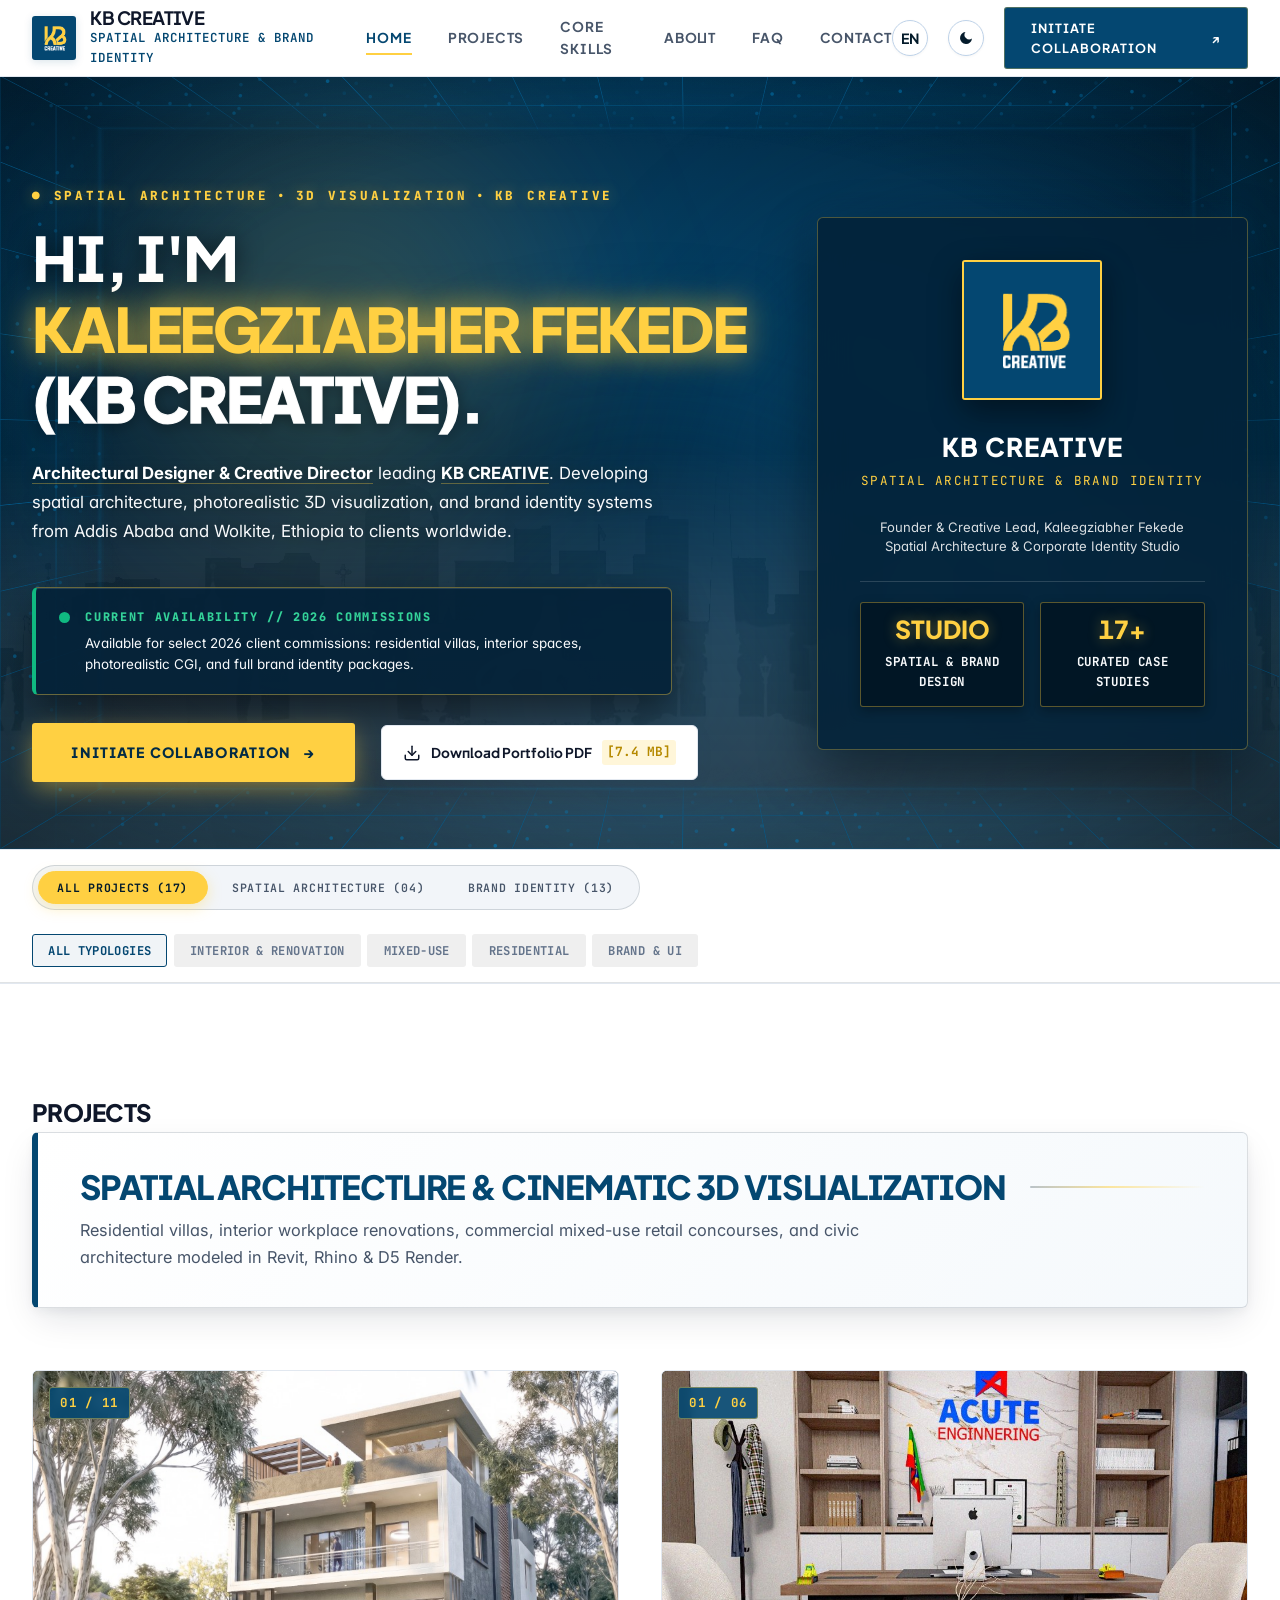
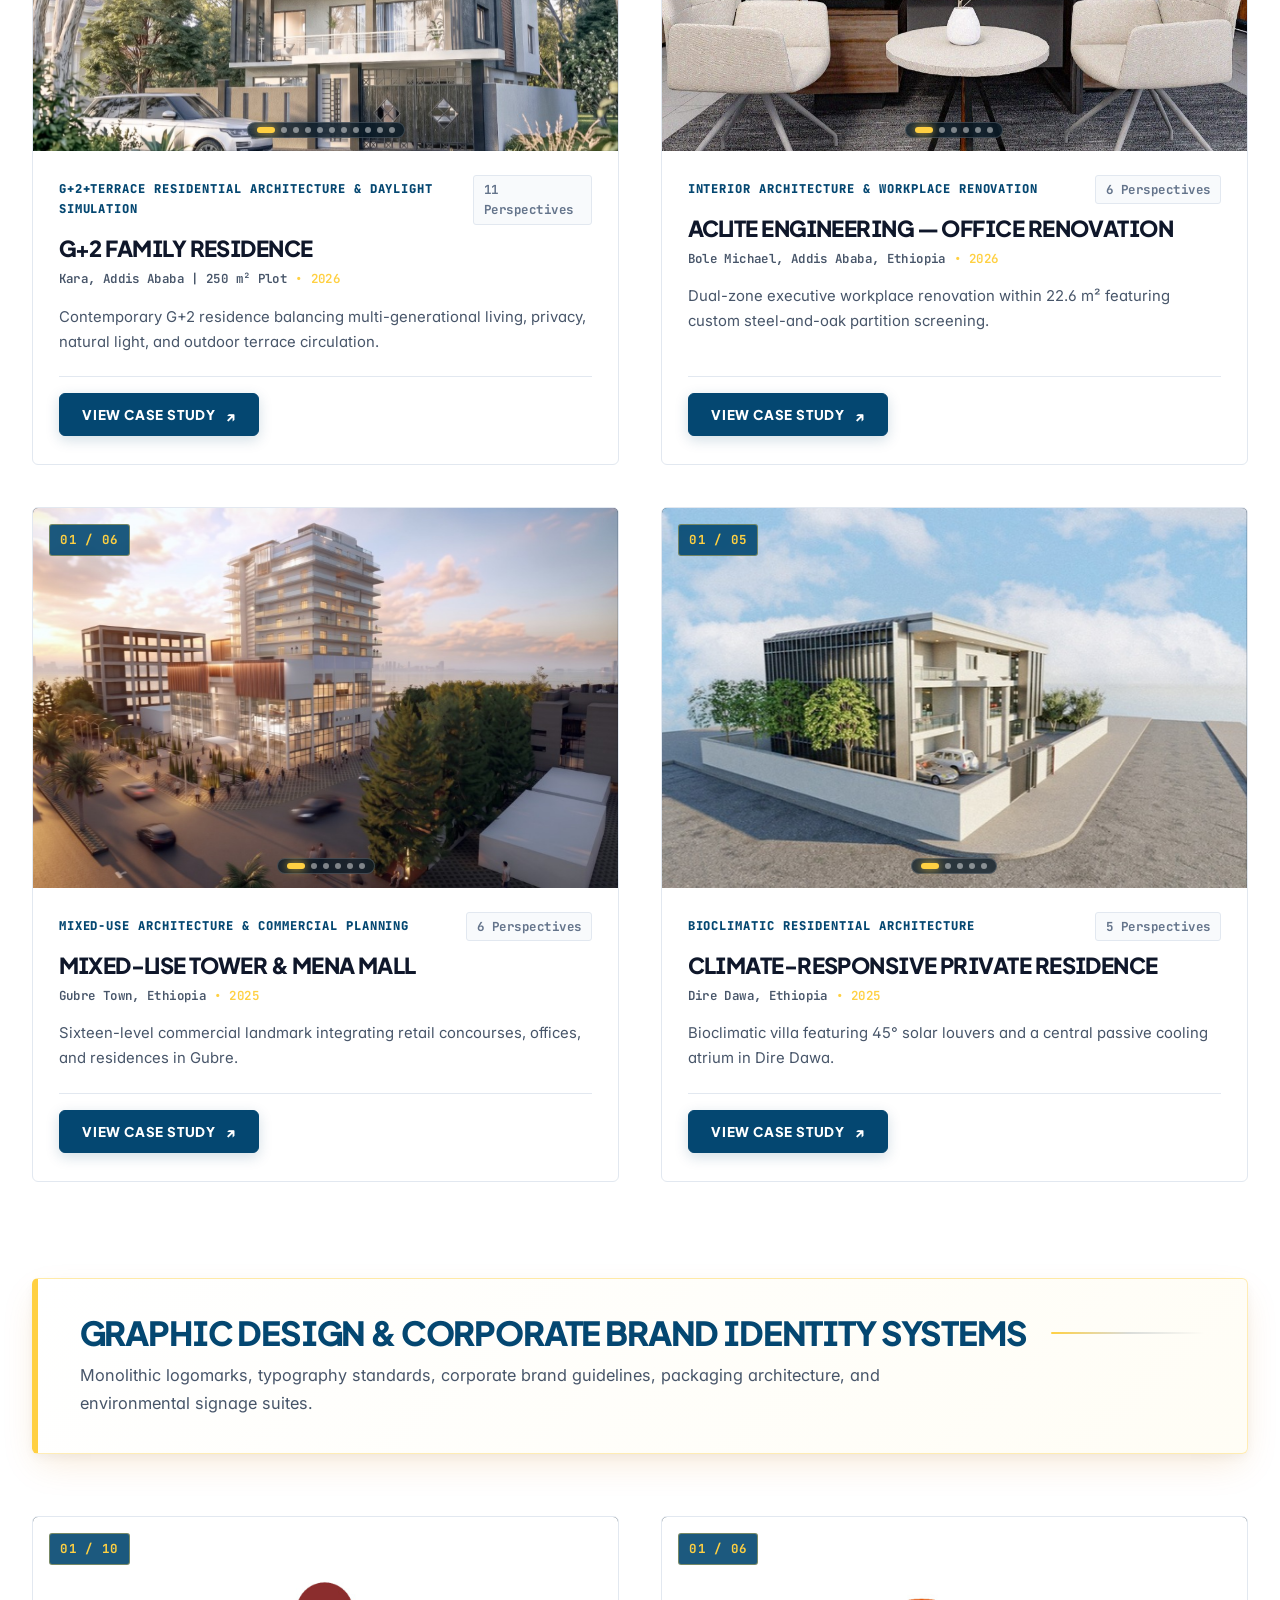
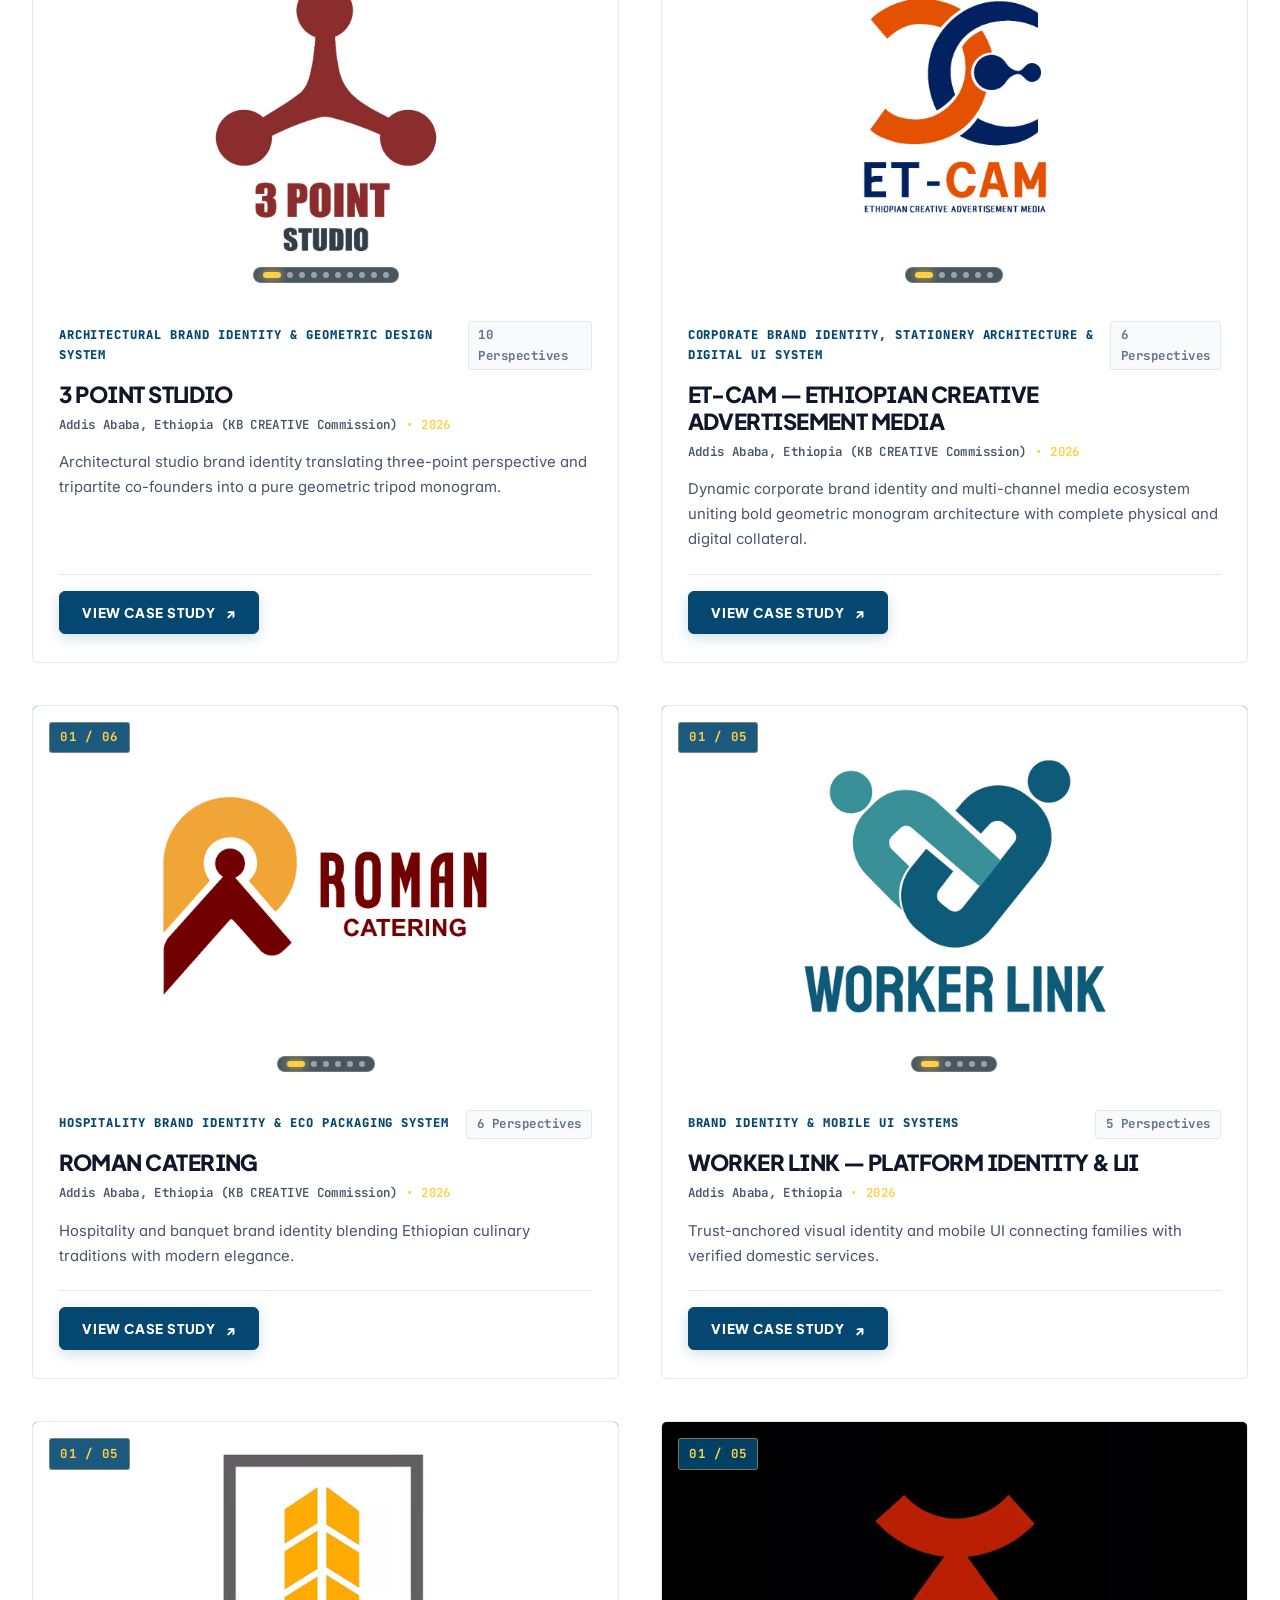
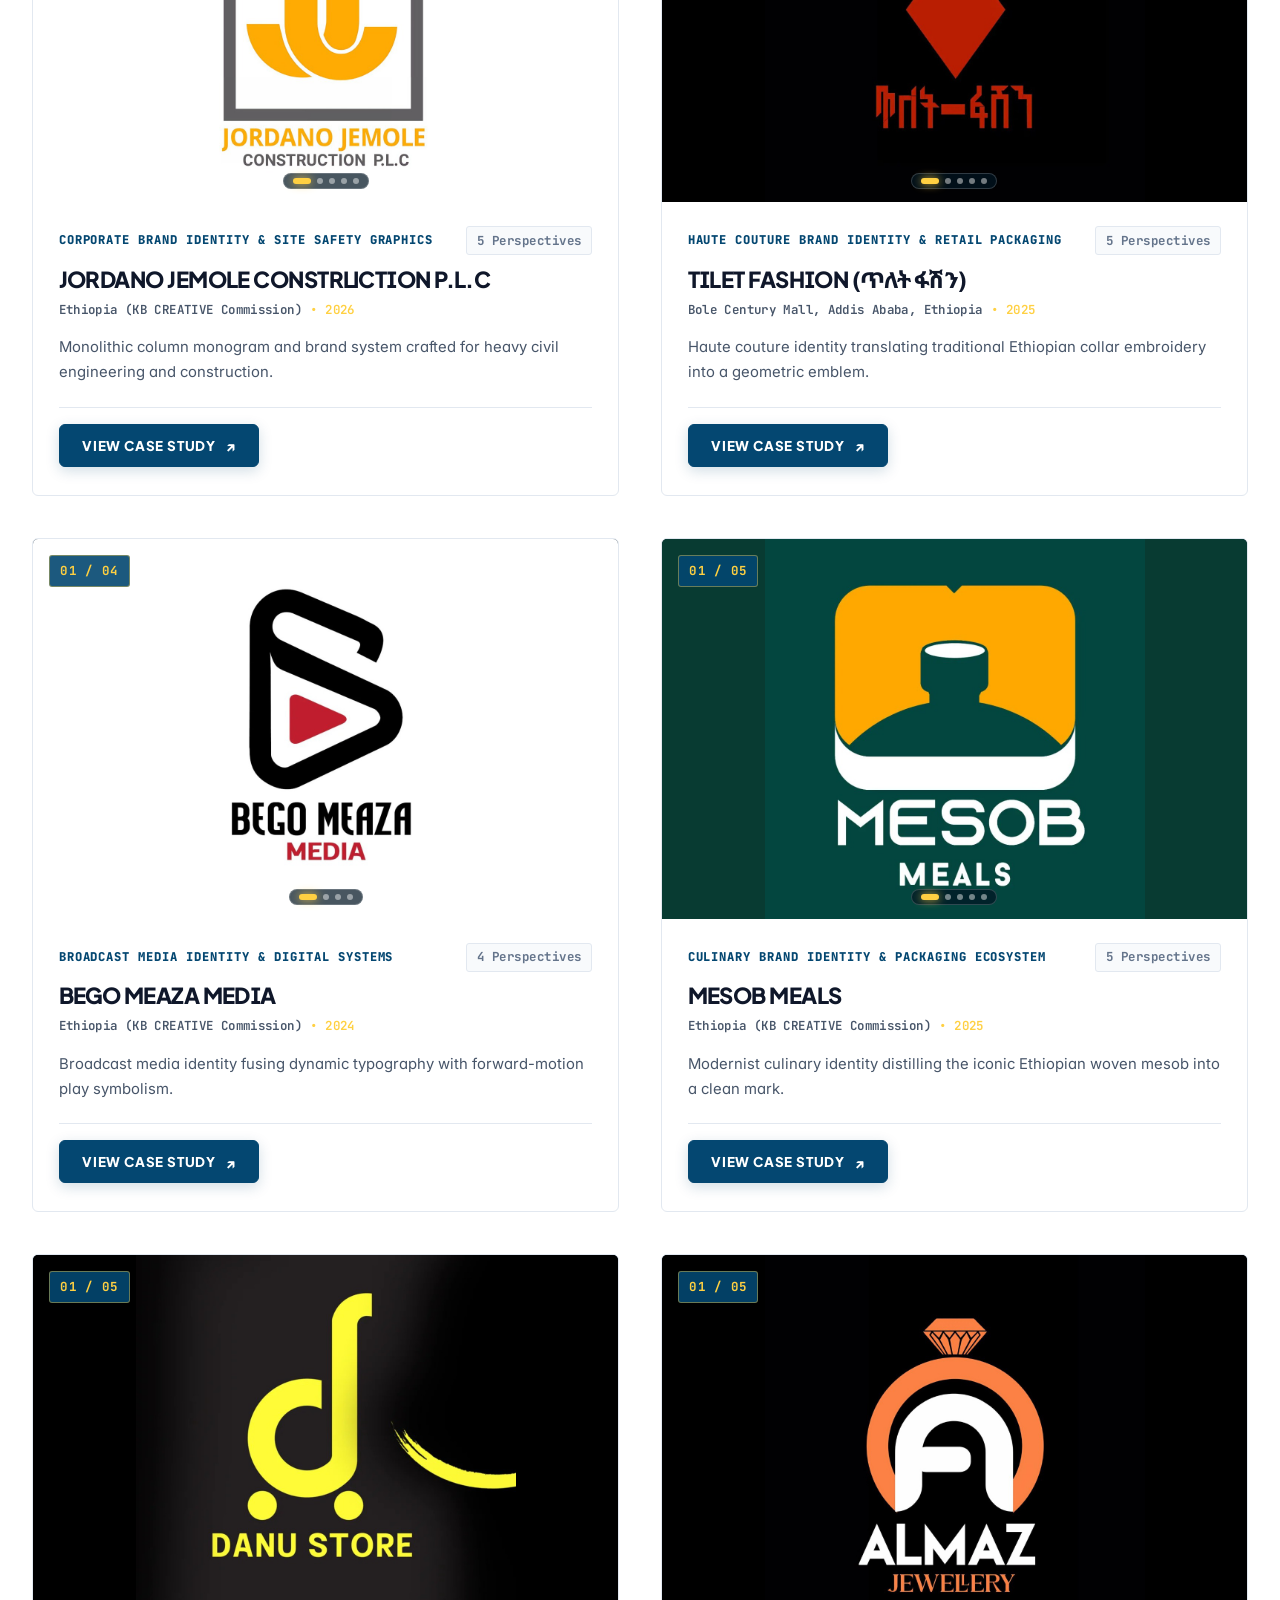
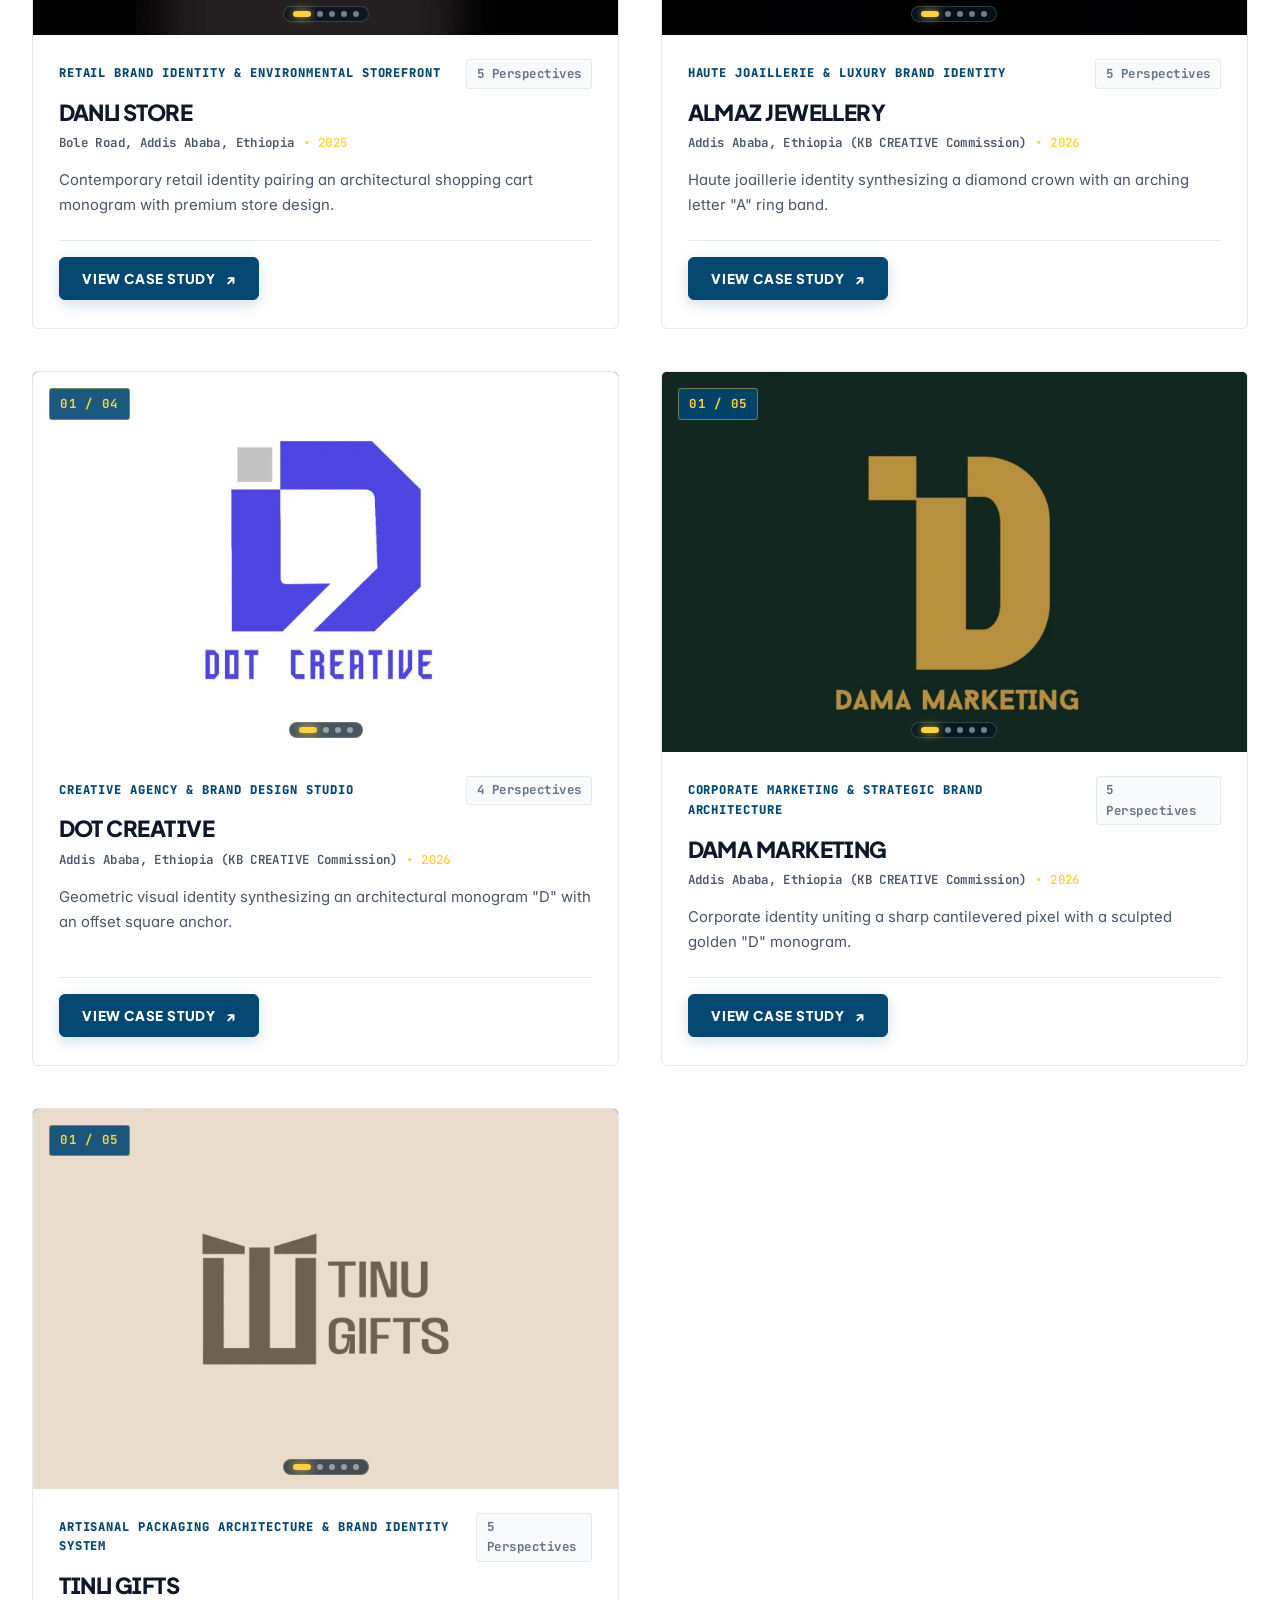
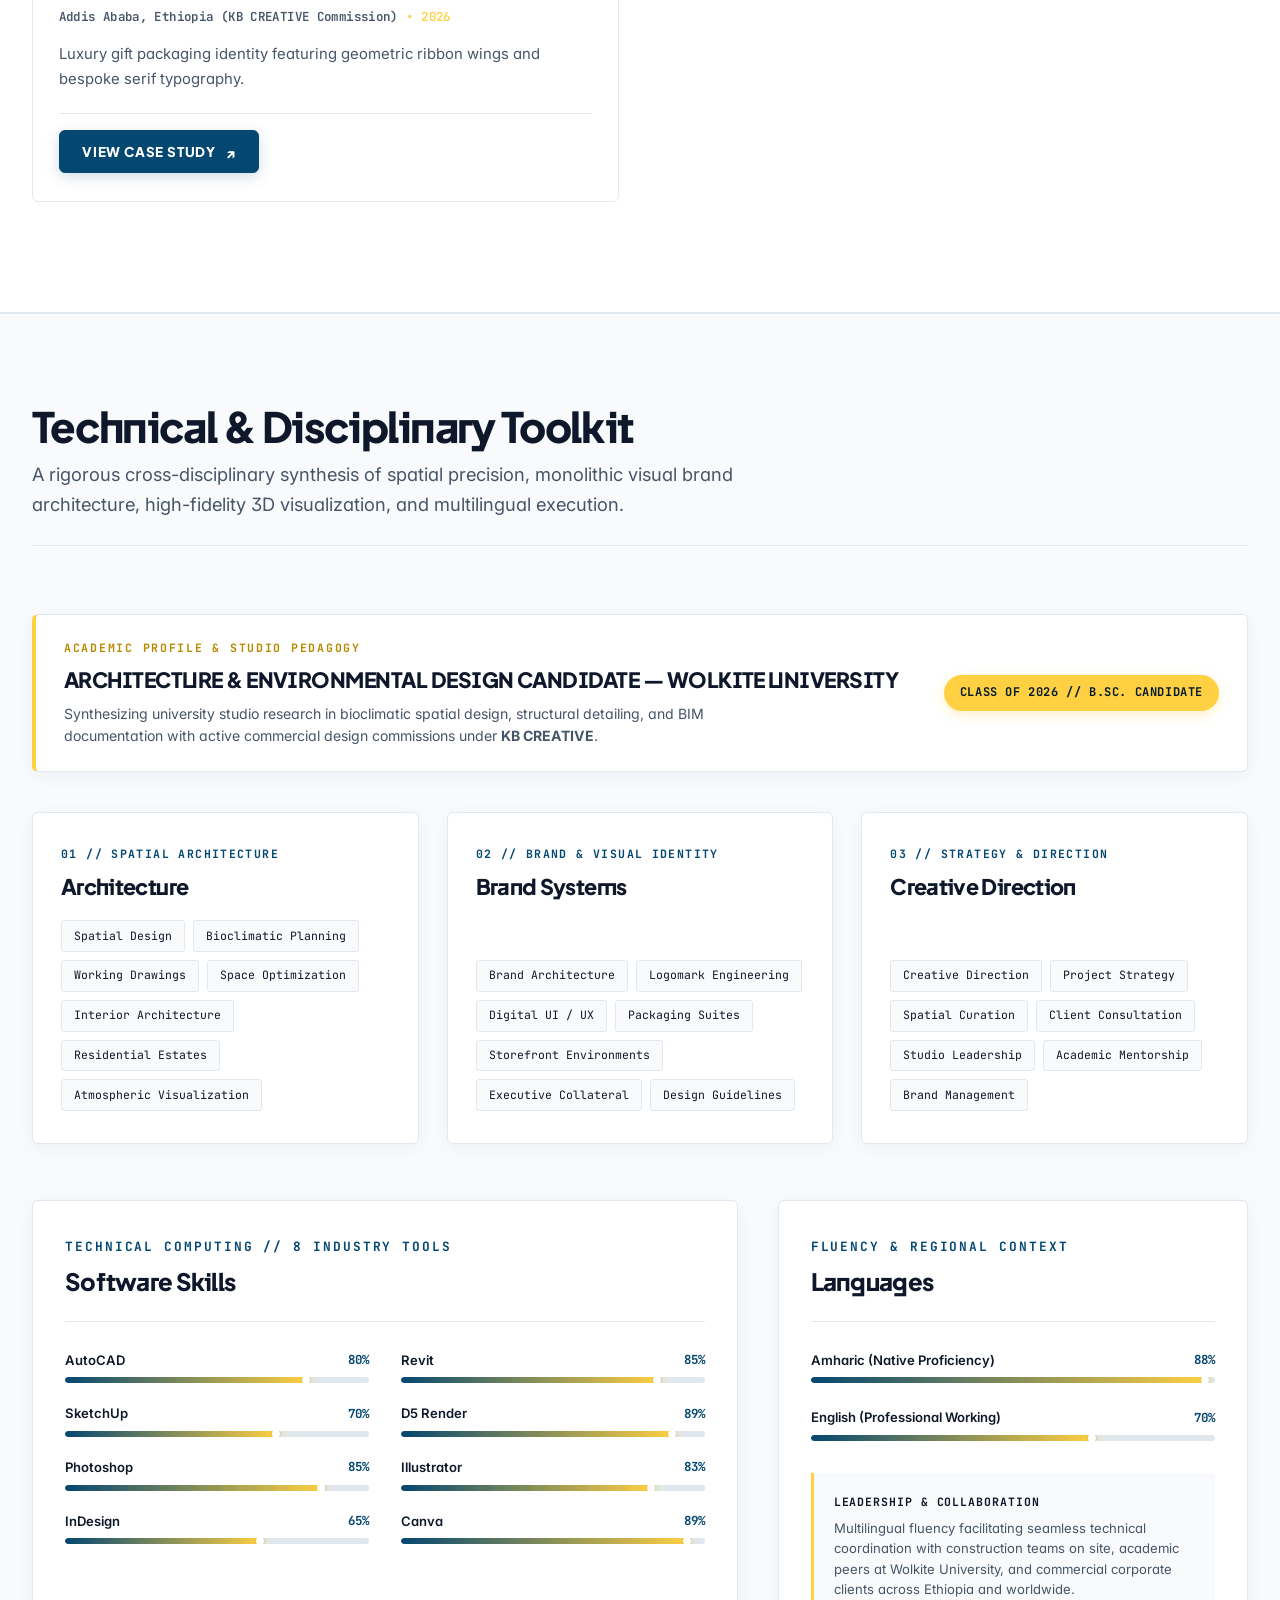
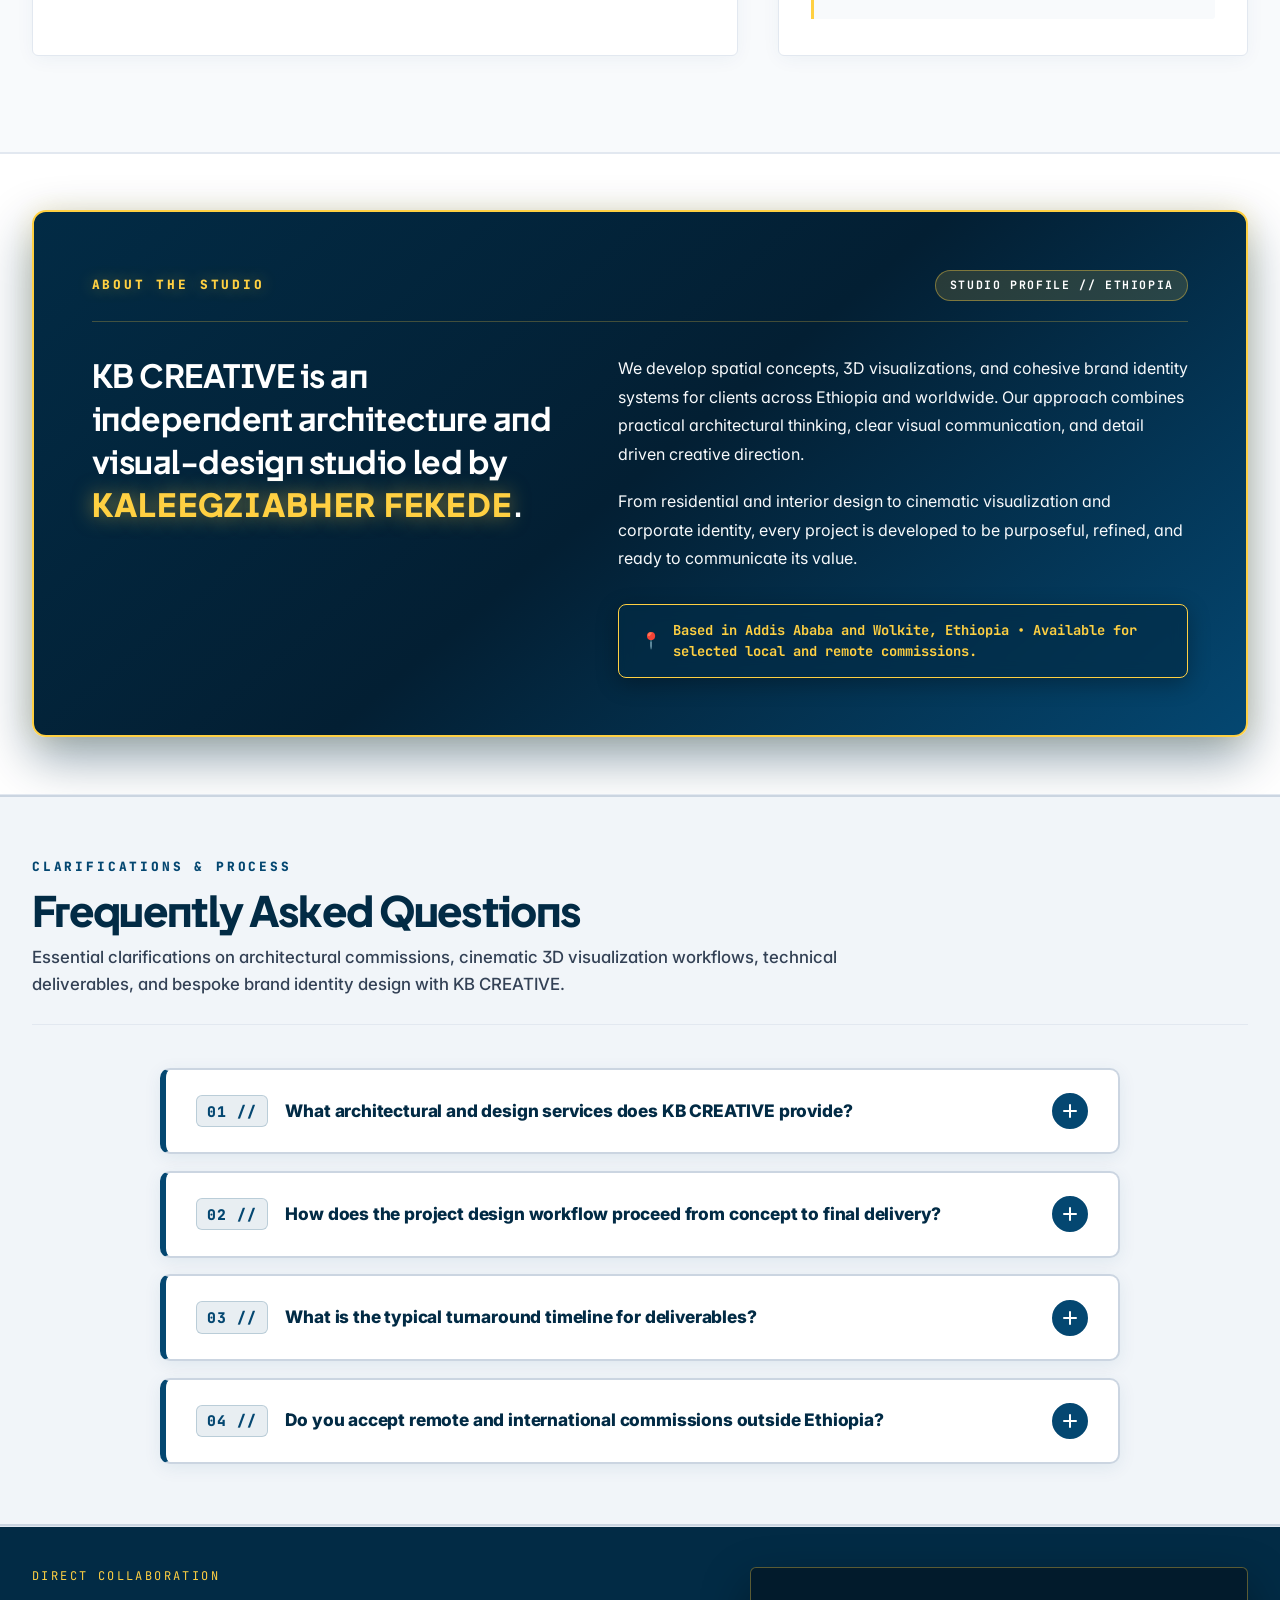
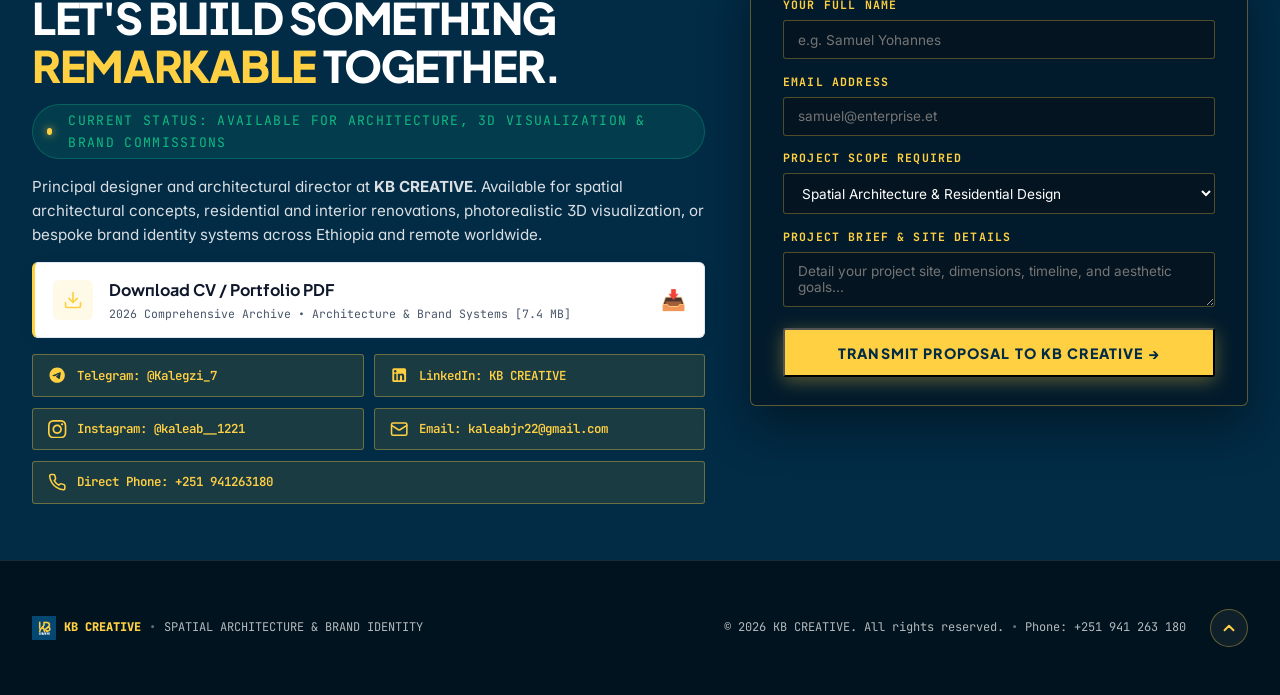
==== commit bf44ff5d: "Retain original G+2 render on slide 2 while featuring recent render on slide 1 (11 perspectives)" ====
--- a/index.html
+++ b/index.html
@@ -422,8 +422,8 @@
           <div class="carousel-media-wrap" onclick="openCaseStudy('kara-g2-family-residence')" title="Click to open case study">
             <img src="assets/kara-residence-slide-01-day.jpg" alt="G+2 Family Residence" class="carousel-slide-img" id="img-kara-g2-family-residence" loading="lazy" decoding="async" style="">
 
-            <!-- Slide Counter Badge (01 / 10) -->
-            <span class="slide-counter-badge font-mono" id="counter-kara-g2-family-residence">01 / 10</span>
+            <!-- Slide Counter Badge (01 / 11) -->
+            <span class="slide-counter-badge font-mono" id="counter-kara-g2-family-residence">01 / 11</span>
 
             <!-- In-Card Slide Navigation Arrows -->
             <button type="button" class="slide-arrow-btn slide-arrow-prev" onclick="changeSlide(event, 'kara-g2-family-residence', -1)" aria-label="Previous view">‹</button>
@@ -431,27 +431,17 @@
 
             <!-- Slide Indicator Dots -->
             <div class="slide-dots-indicator" onclick="event.stopPropagation()">
-              
-                <span class="slide-dot active" onclick="goToSlide(event, 'kara-g2-family-residence', 0)" title="View 1"></span>
-              
-                <span class="slide-dot " onclick="goToSlide(event, 'kara-g2-family-residence', 1)" title="View 2"></span>
-              
-                <span class="slide-dot " onclick="goToSlide(event, 'kara-g2-family-residence', 2)" title="View 3"></span>
-              
-                <span class="slide-dot " onclick="goToSlide(event, 'kara-g2-family-residence', 3)" title="View 4"></span>
-              
-                <span class="slide-dot " onclick="goToSlide(event, 'kara-g2-family-residence', 4)" title="View 5"></span>
-              
-                <span class="slide-dot " onclick="goToSlide(event, 'kara-g2-family-residence', 5)" title="View 6"></span>
-              
-                <span class="slide-dot " onclick="goToSlide(event, 'kara-g2-family-residence', 6)" title="View 7"></span>
-              
-                <span class="slide-dot " onclick="goToSlide(event, 'kara-g2-family-residence', 7)" title="View 8"></span>
-              
-                <span class="slide-dot " onclick="goToSlide(event, 'kara-g2-family-residence', 8)" title="View 9"></span>
-              
-                <span class="slide-dot " onclick="goToSlide(event, 'kara-g2-family-residence', 9)" title="View 10"></span>
-              
+              <span class="slide-dot active" onclick="goToSlide(event, 'kara-g2-family-residence', 0)" title="View 1"></span>
+              <span class="slide-dot" onclick="goToSlide(event, 'kara-g2-family-residence', 1)" title="View 2"></span>
+              <span class="slide-dot" onclick="goToSlide(event, 'kara-g2-family-residence', 2)" title="View 3"></span>
+              <span class="slide-dot" onclick="goToSlide(event, 'kara-g2-family-residence', 3)" title="View 4"></span>
+              <span class="slide-dot" onclick="goToSlide(event, 'kara-g2-family-residence', 4)" title="View 5"></span>
+              <span class="slide-dot" onclick="goToSlide(event, 'kara-g2-family-residence', 5)" title="View 6"></span>
+              <span class="slide-dot" onclick="goToSlide(event, 'kara-g2-family-residence', 6)" title="View 7"></span>
+              <span class="slide-dot" onclick="goToSlide(event, 'kara-g2-family-residence', 7)" title="View 8"></span>
+              <span class="slide-dot" onclick="goToSlide(event, 'kara-g2-family-residence', 8)" title="View 9"></span>
+              <span class="slide-dot" onclick="goToSlide(event, 'kara-g2-family-residence', 9)" title="View 10"></span>
+              <span class="slide-dot" onclick="goToSlide(event, 'kara-g2-family-residence', 10)" title="View 11"></span>
             </div>
           </div>
           
@@ -459,7 +449,7 @@
           <div class="simplified-card-body">
             <div class="card-service-row">
               <span class="card-service-tag font-mono">G+2+Terrace Residential Architecture & Daylight Simulation</span>
-              <span class="card-perspectives-pill font-mono">10 Perspectives</span>
+              <span class="card-perspectives-pill font-mono">11 Perspectives</span>
             </div>
 
             <h3 class="simplified-card-title" onclick="openCaseStudy('kara-g2-family-residence')">G+2 Family Residence</h3>
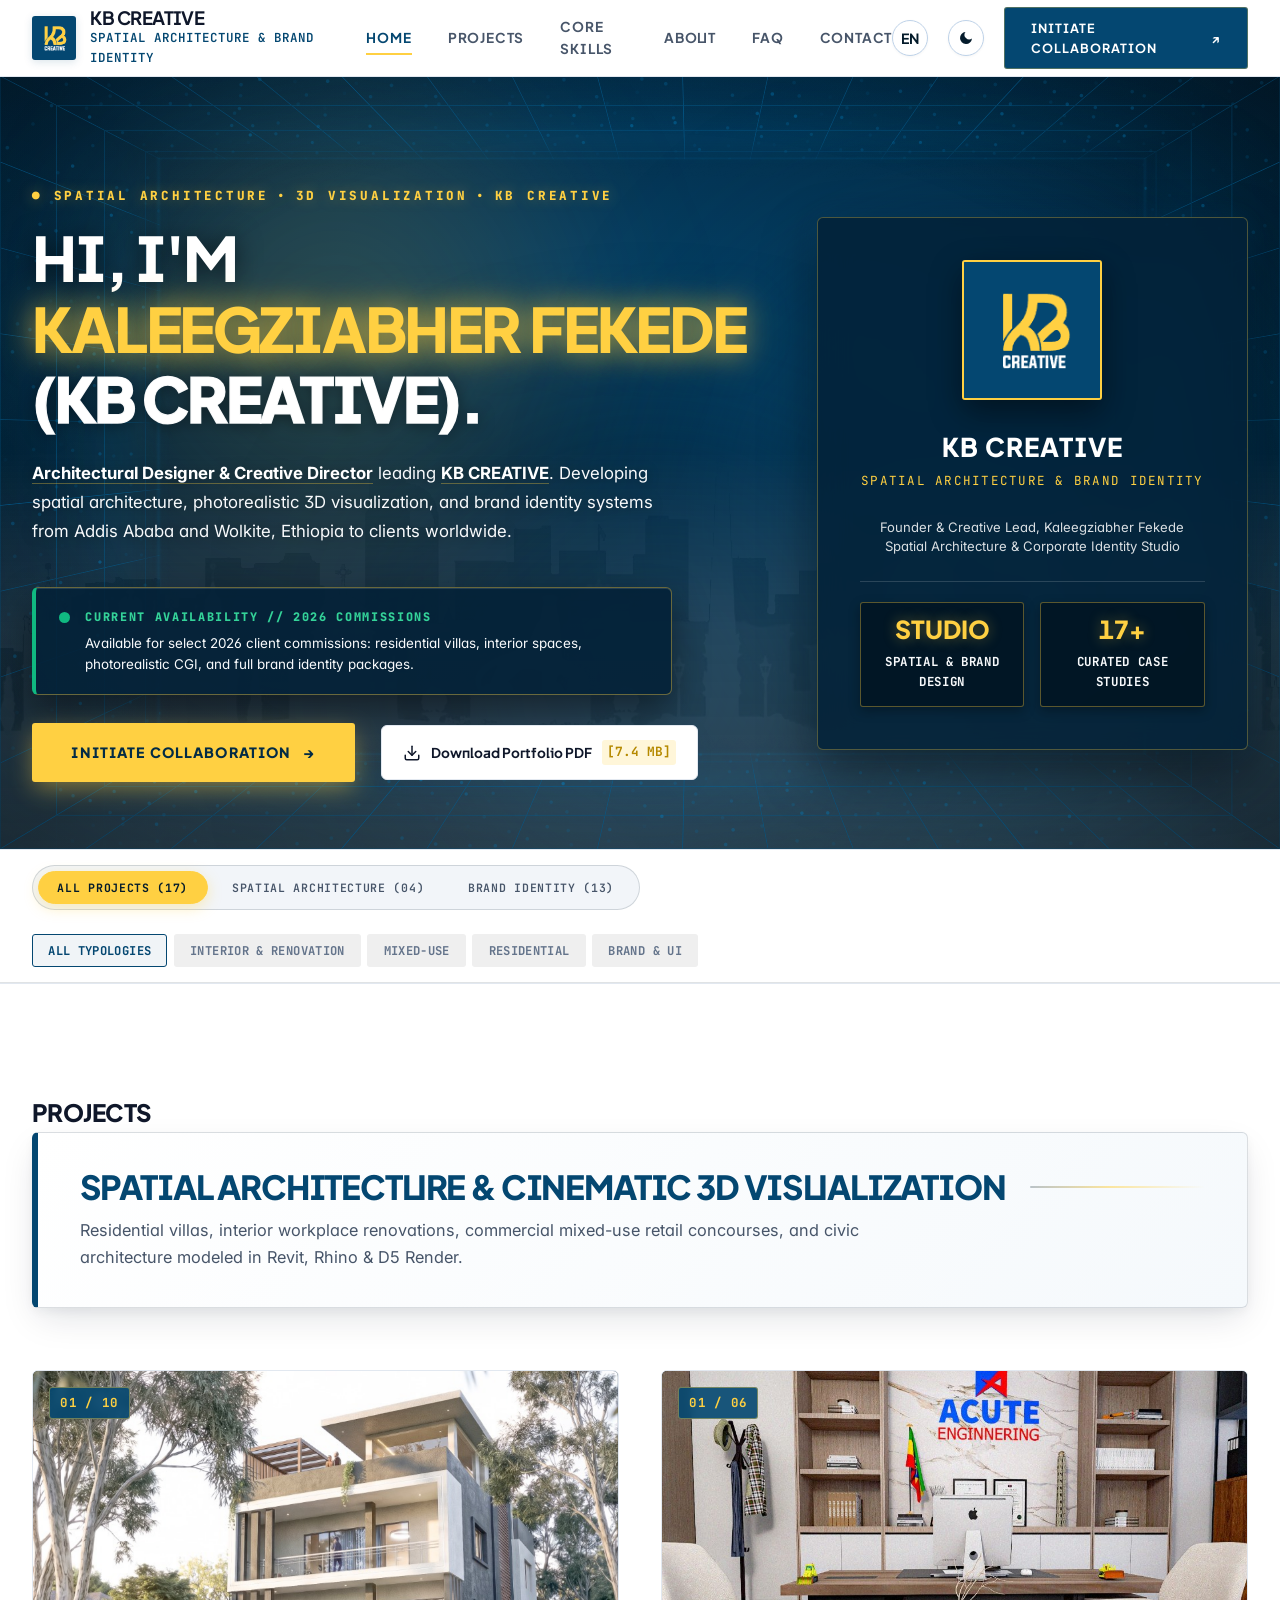
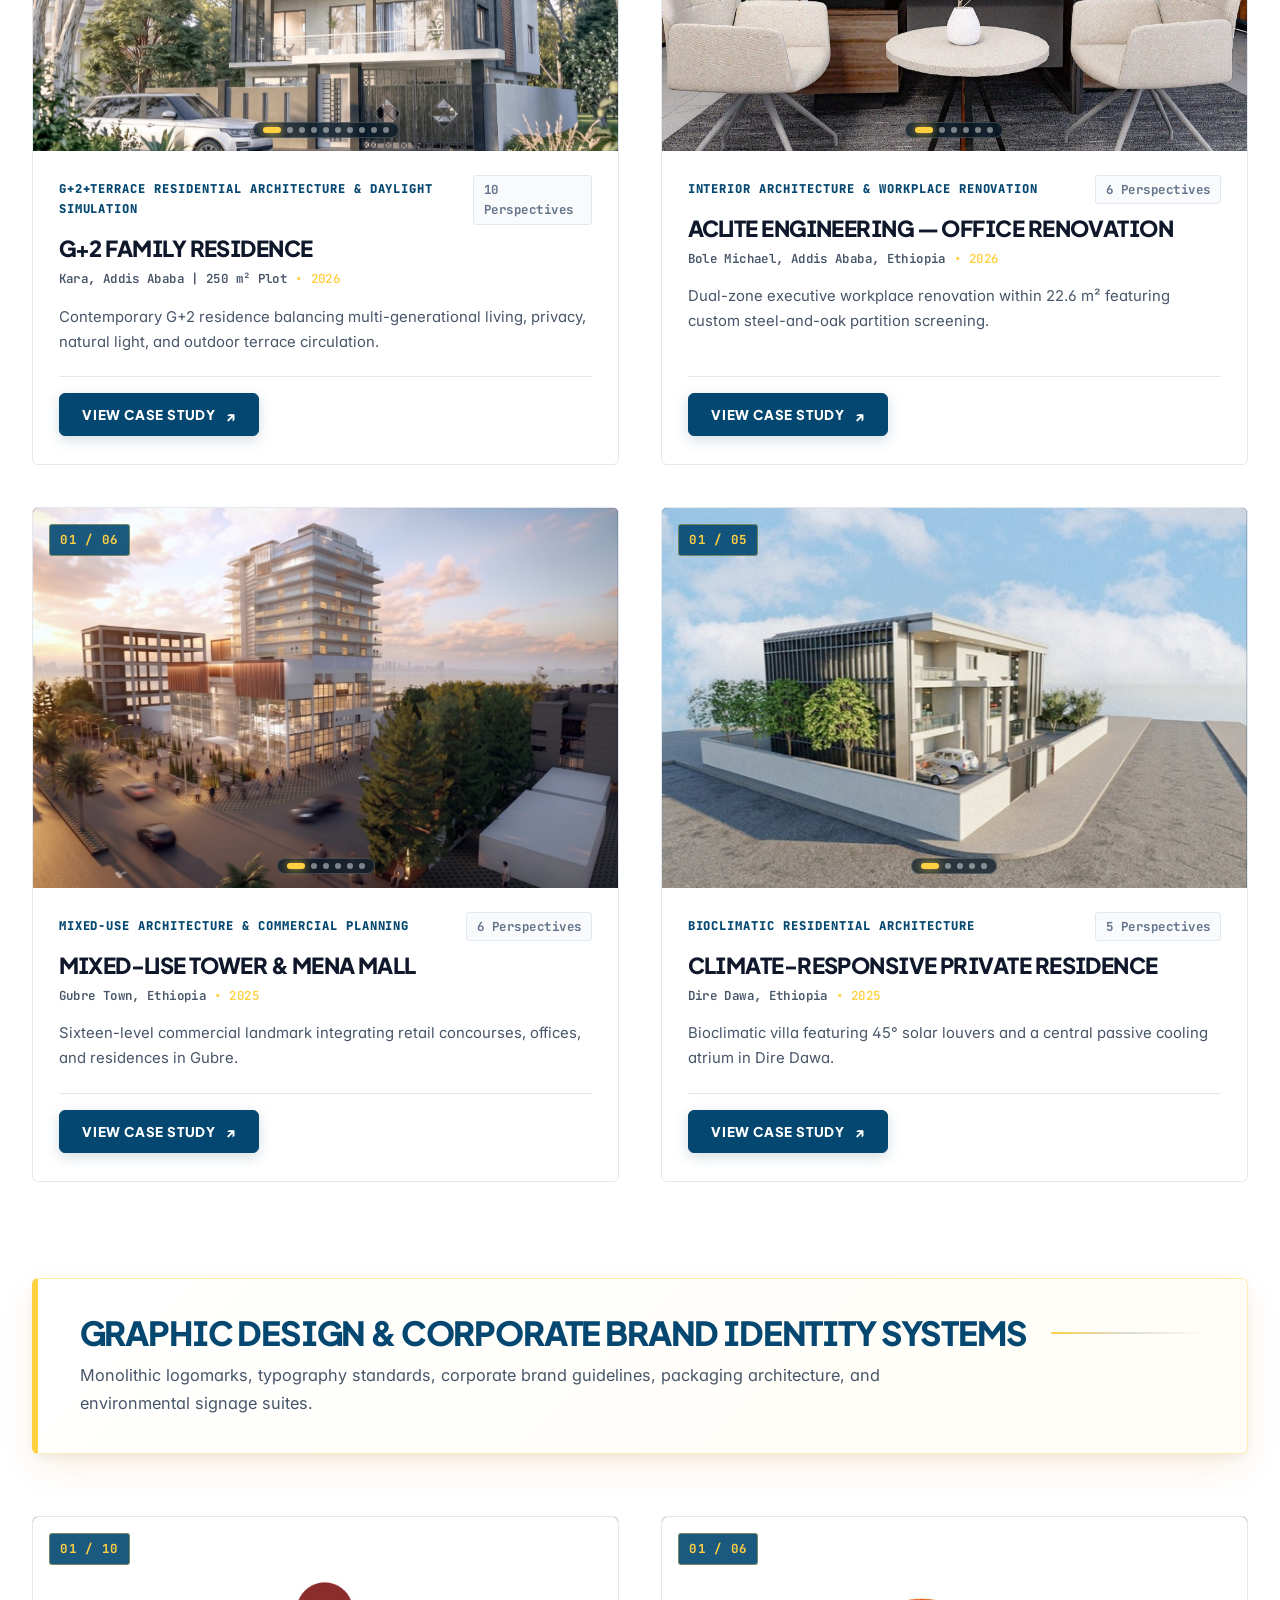
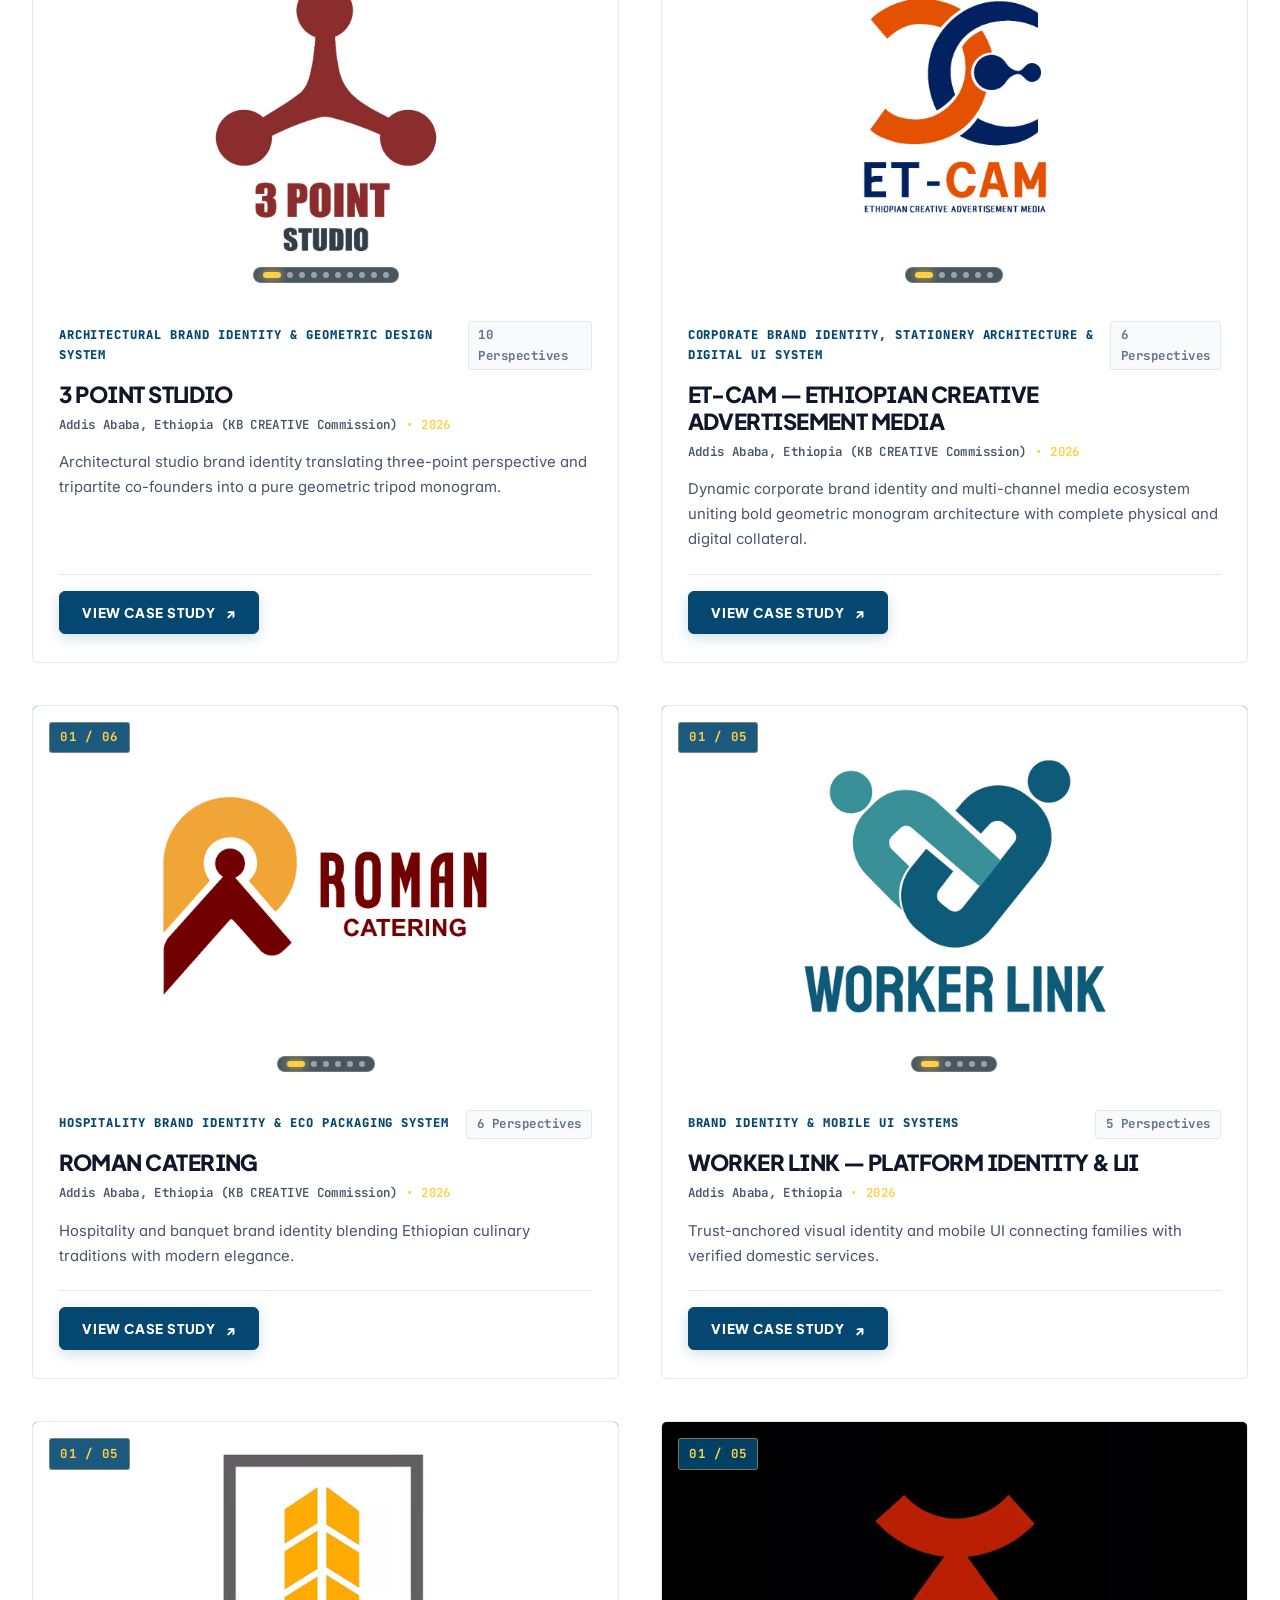
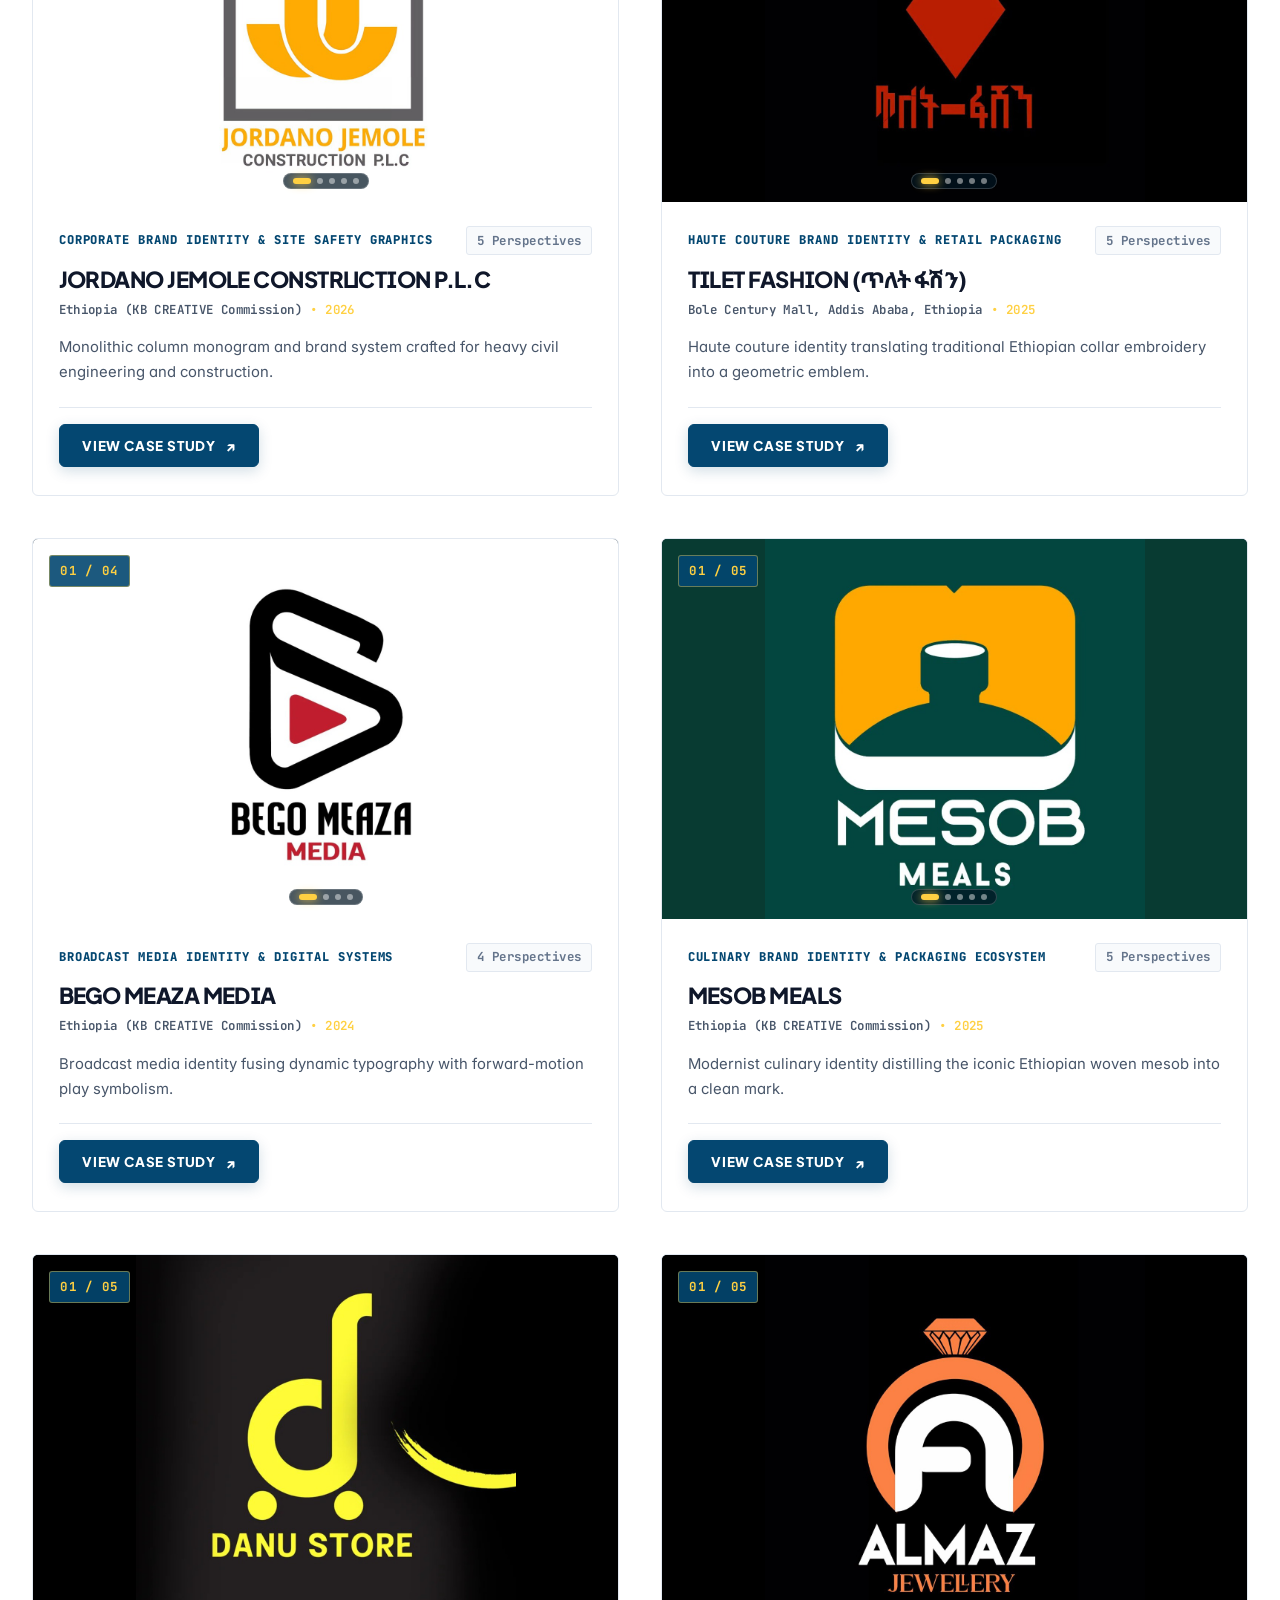
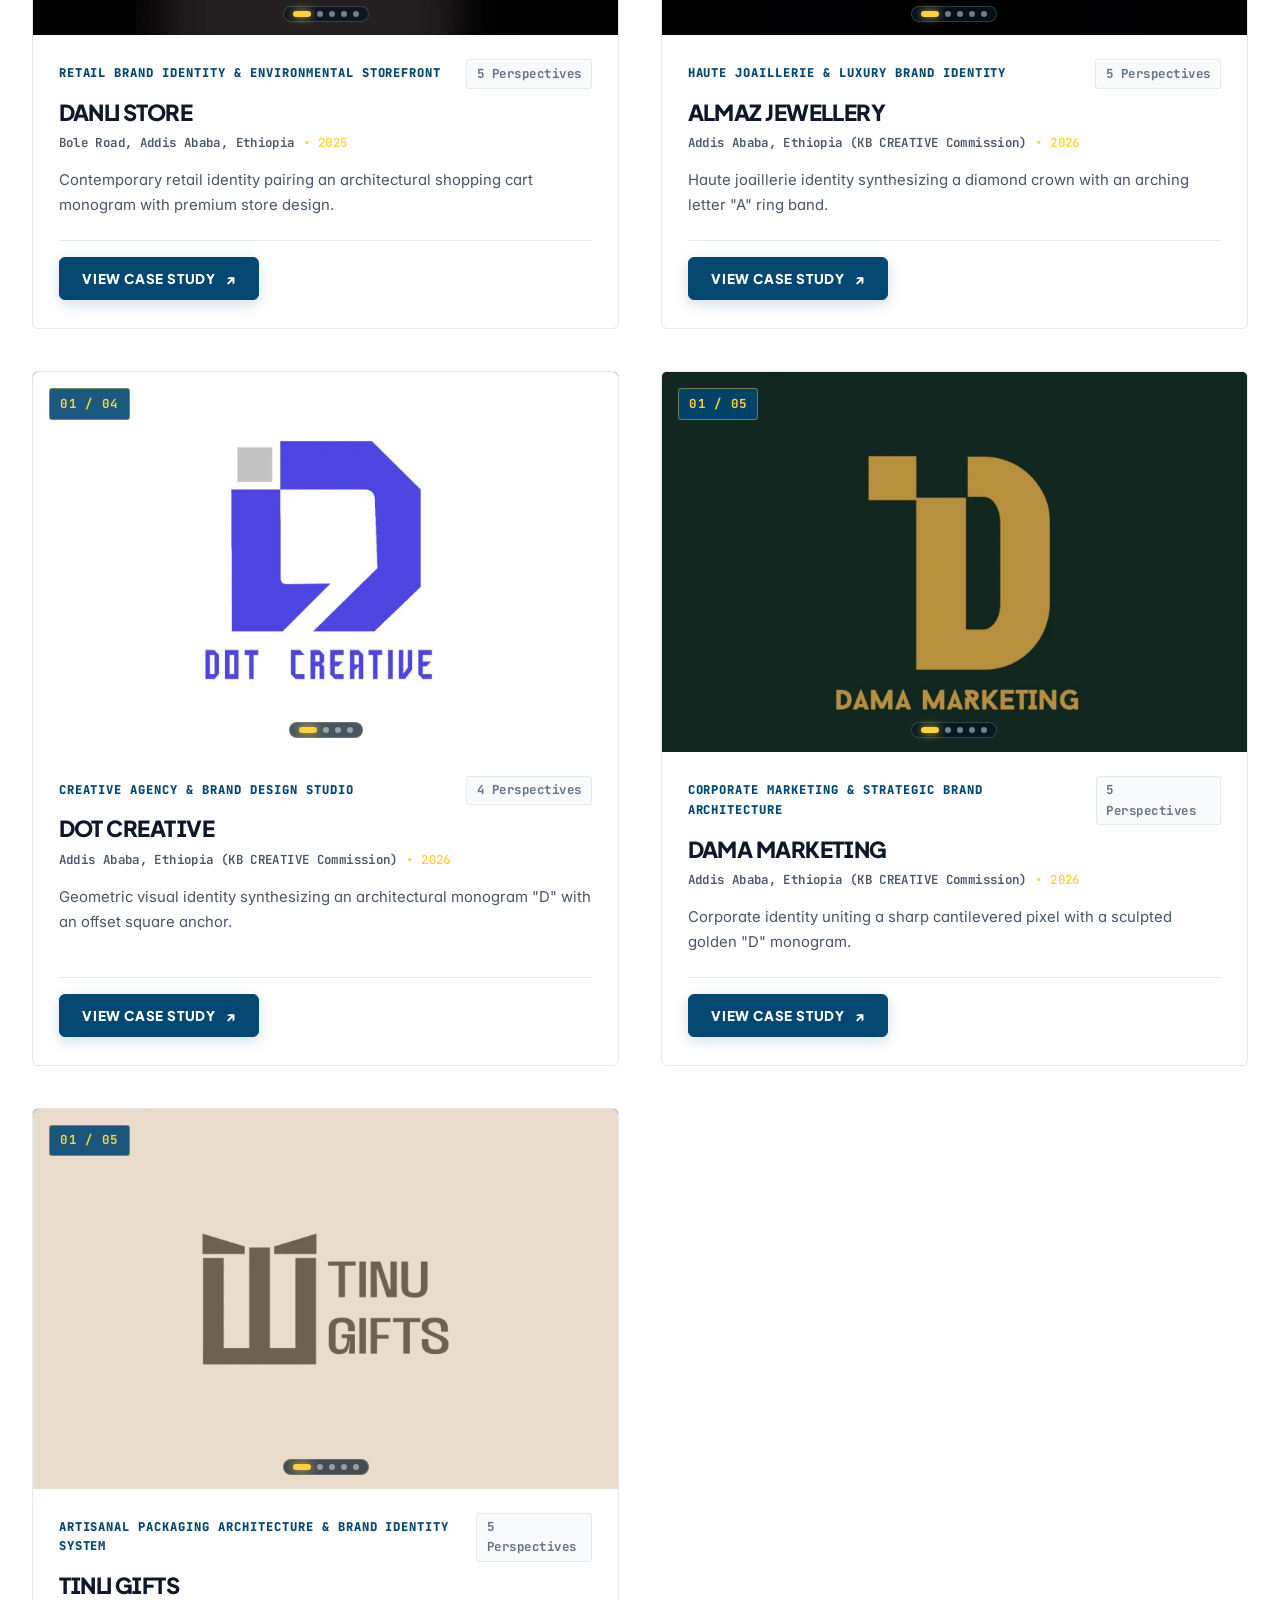
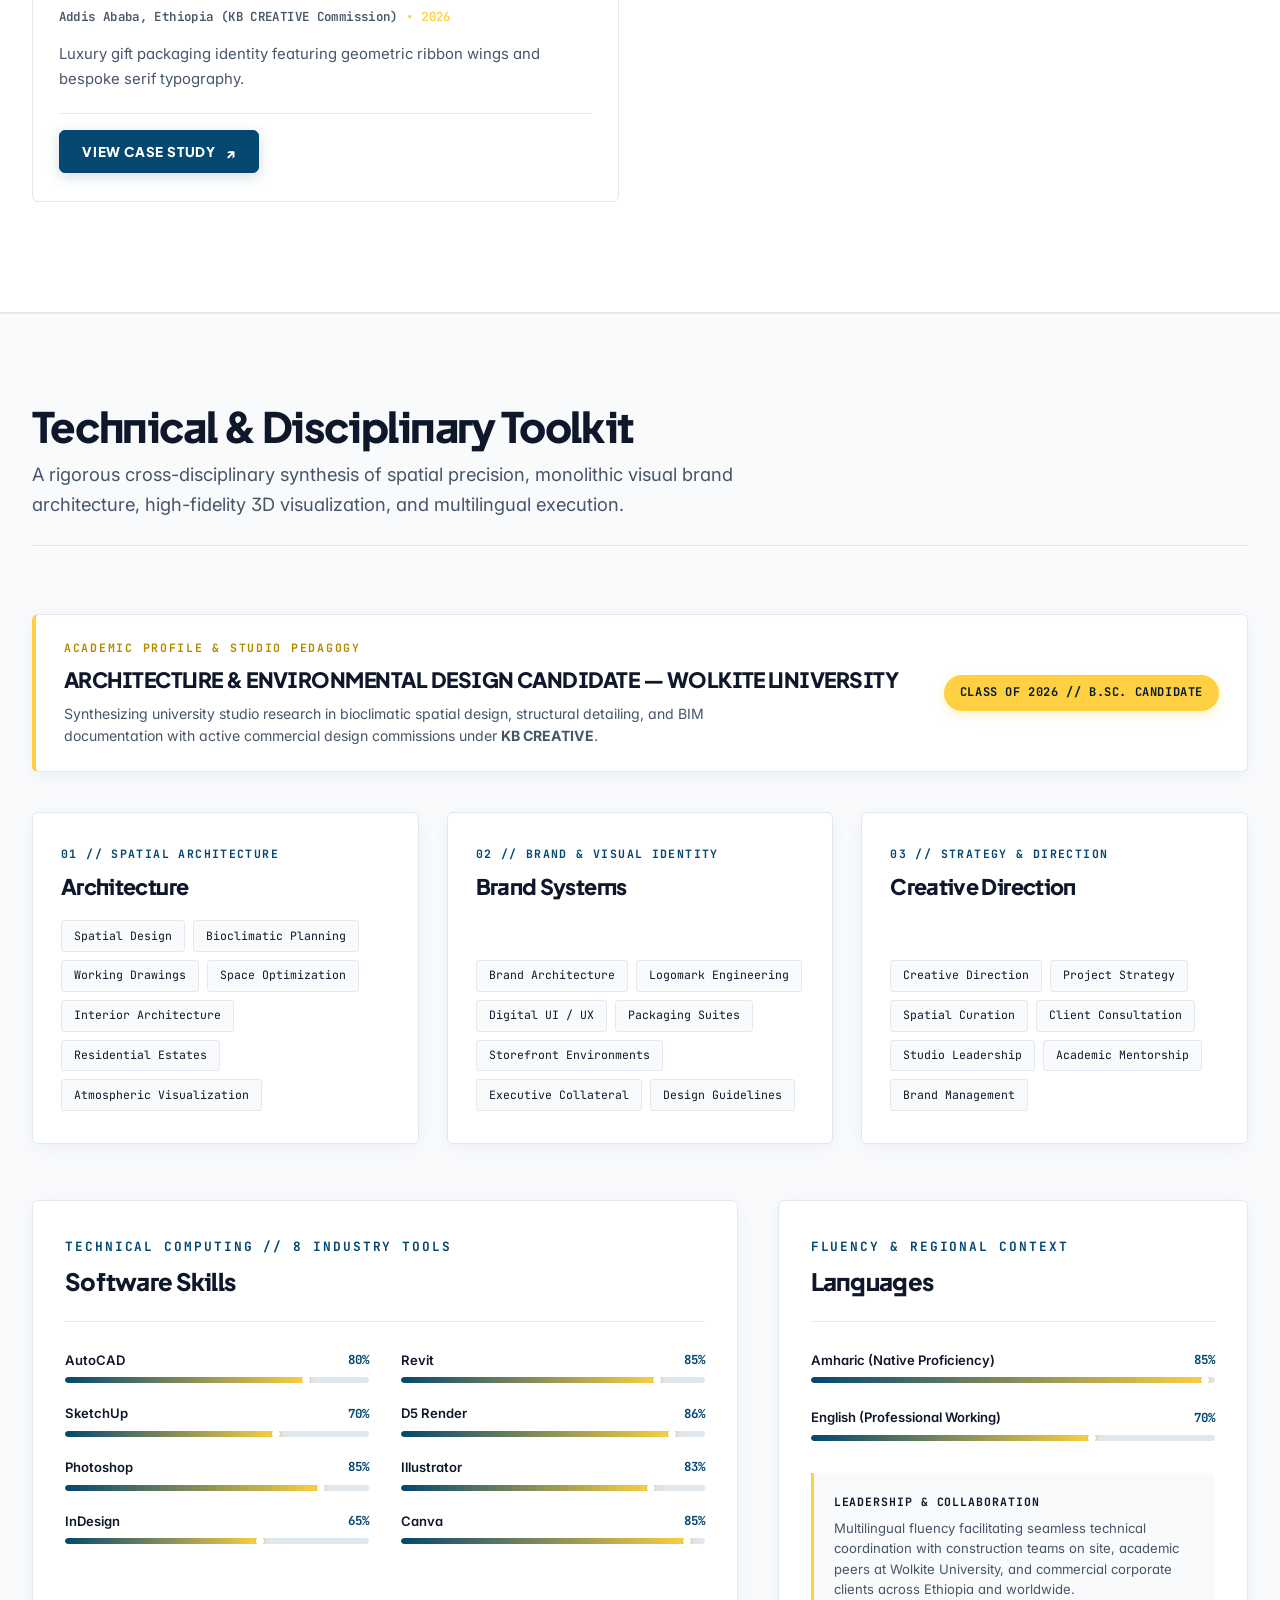
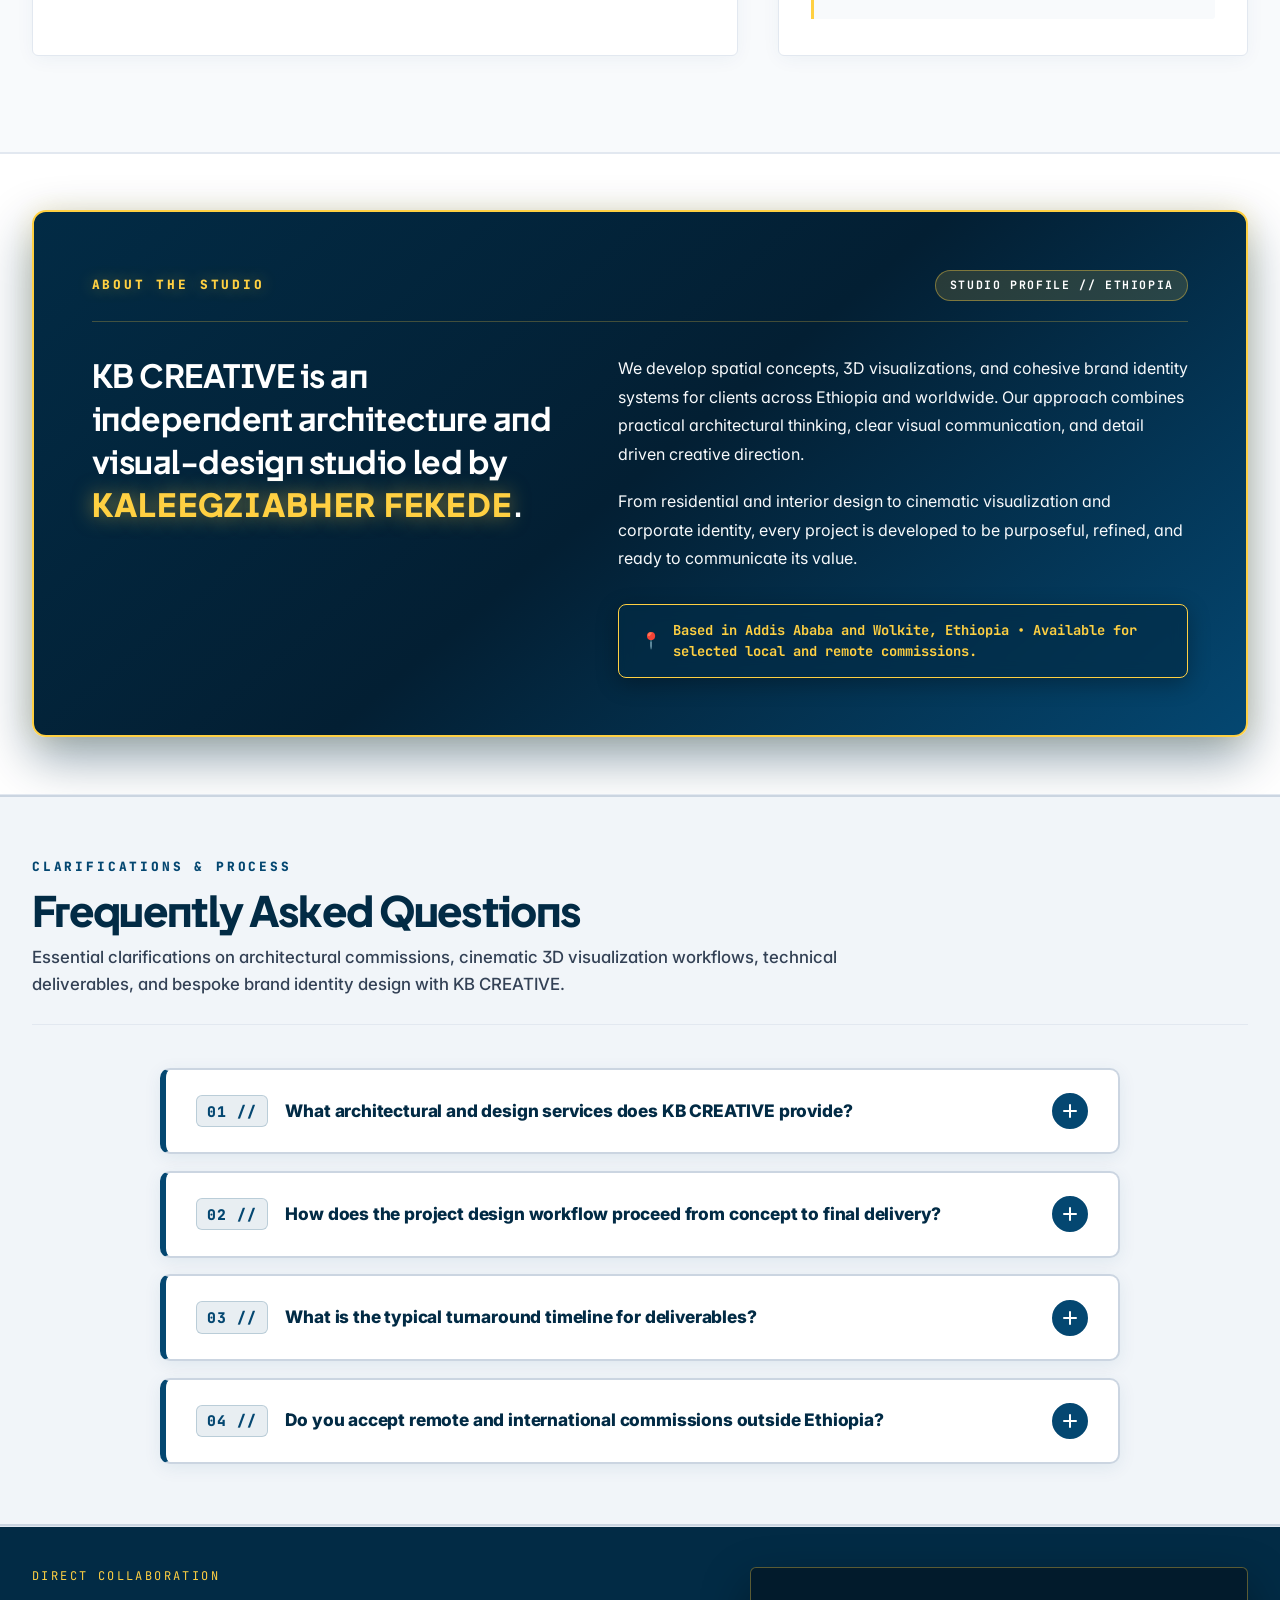
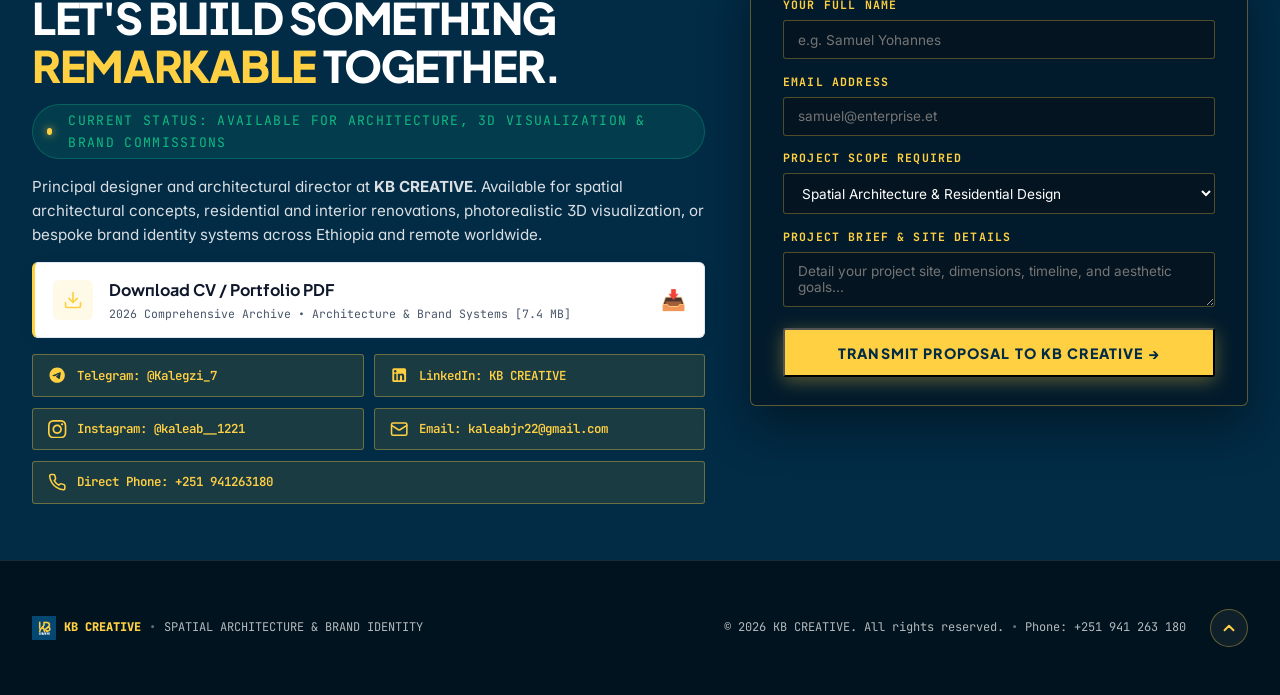
==== commit 6948102a: "Assign massing study render to interactive Before/After split slider and preserve 10 final perspecti" ====
--- a/index.html
+++ b/index.html
@@ -422,8 +422,8 @@
           <div class="carousel-media-wrap" onclick="openCaseStudy('kara-g2-family-residence')" title="Click to open case study">
             <img src="assets/kara-residence-slide-01-day.jpg" alt="G+2 Family Residence" class="carousel-slide-img" id="img-kara-g2-family-residence" loading="lazy" decoding="async" style="">
 
-            <!-- Slide Counter Badge (01 / 11) -->
-            <span class="slide-counter-badge font-mono" id="counter-kara-g2-family-residence">01 / 11</span>
+            <!-- Slide Counter Badge (01 / 10) -->
+            <span class="slide-counter-badge font-mono" id="counter-kara-g2-family-residence">01 / 10</span>
 
             <!-- In-Card Slide Navigation Arrows -->
             <button type="button" class="slide-arrow-btn slide-arrow-prev" onclick="changeSlide(event, 'kara-g2-family-residence', -1)" aria-label="Previous view">‹</button>
@@ -441,7 +441,6 @@
               <span class="slide-dot" onclick="goToSlide(event, 'kara-g2-family-residence', 7)" title="View 8"></span>
               <span class="slide-dot" onclick="goToSlide(event, 'kara-g2-family-residence', 8)" title="View 9"></span>
               <span class="slide-dot" onclick="goToSlide(event, 'kara-g2-family-residence', 9)" title="View 10"></span>
-              <span class="slide-dot" onclick="goToSlide(event, 'kara-g2-family-residence', 10)" title="View 11"></span>
             </div>
           </div>
           
@@ -449,7 +448,7 @@
           <div class="simplified-card-body">
             <div class="card-service-row">
               <span class="card-service-tag font-mono">G+2+Terrace Residential Architecture & Daylight Simulation</span>
-              <span class="card-perspectives-pill font-mono">11 Perspectives</span>
+              <span class="card-perspectives-pill font-mono">10 Perspectives</span>
             </div>
 
             <h3 class="simplified-card-title" onclick="openCaseStudy('kara-g2-family-residence')">G+2 Family Residence</h3>
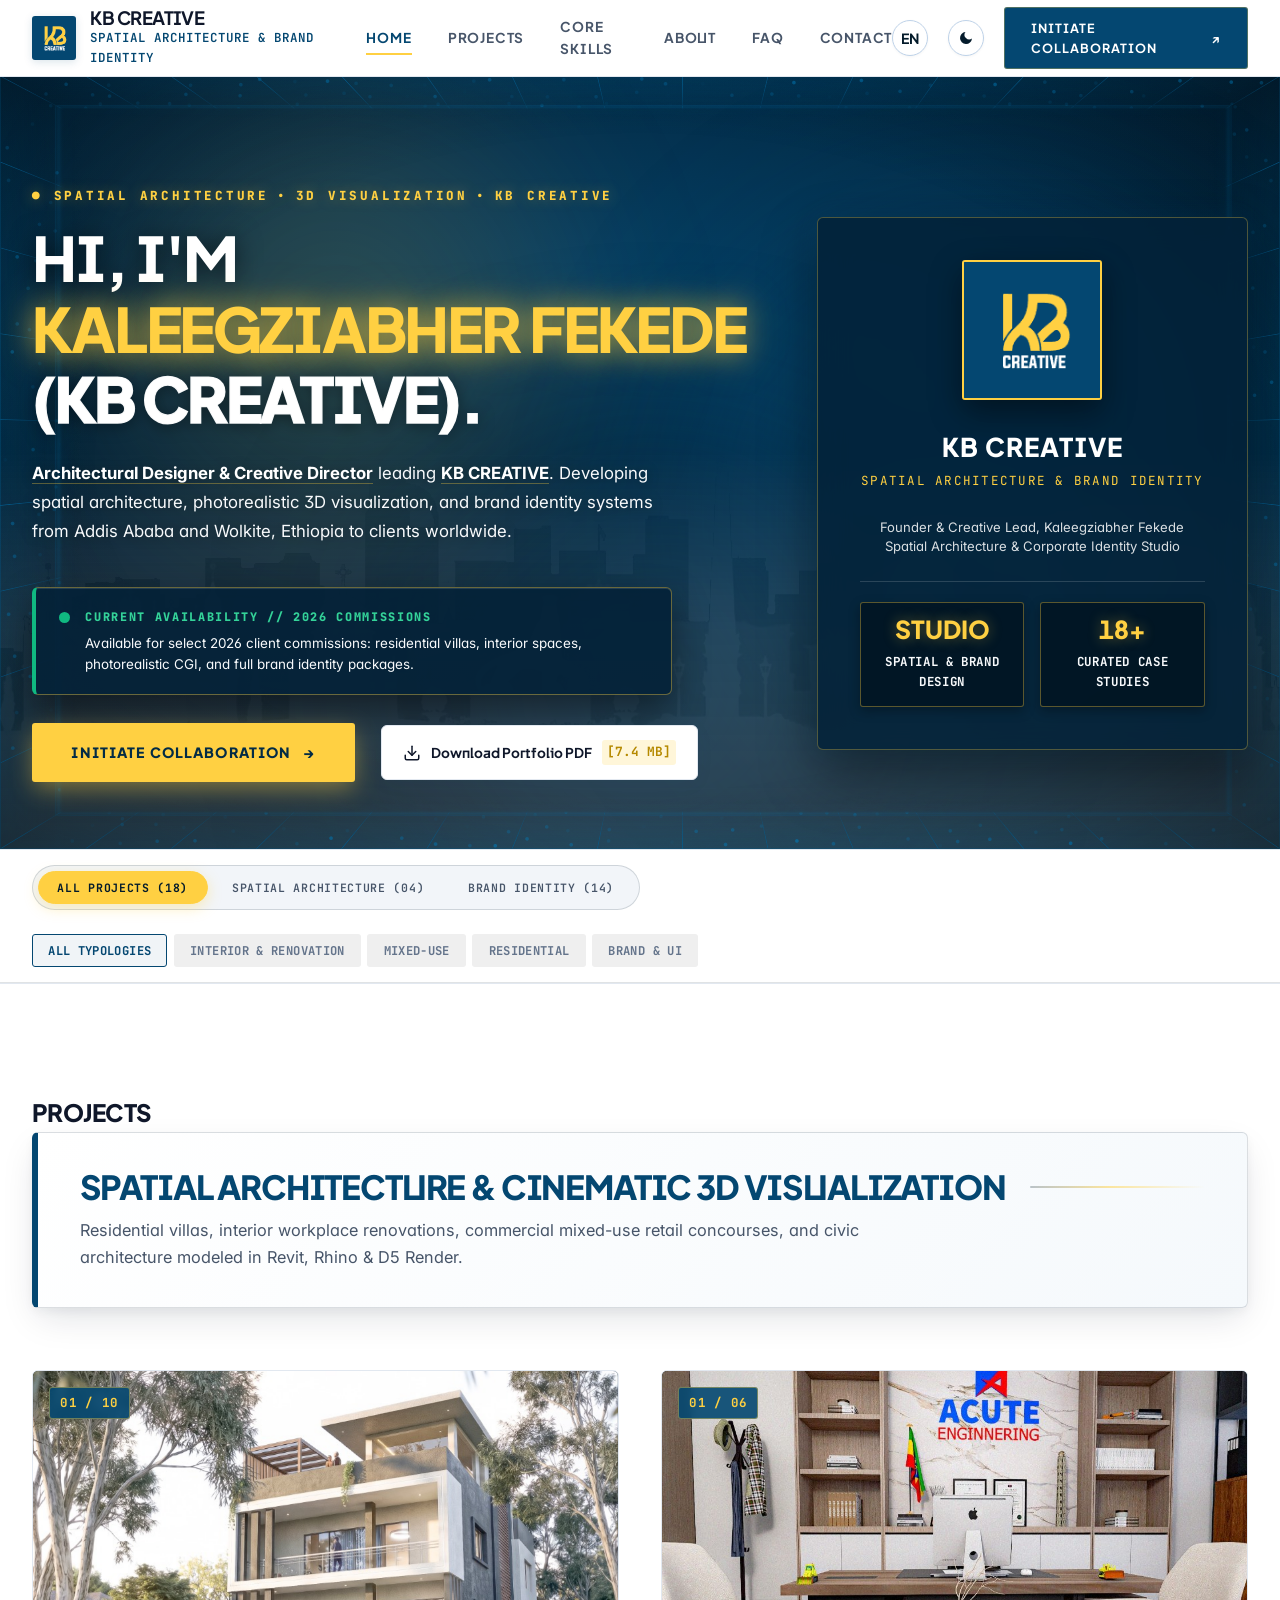
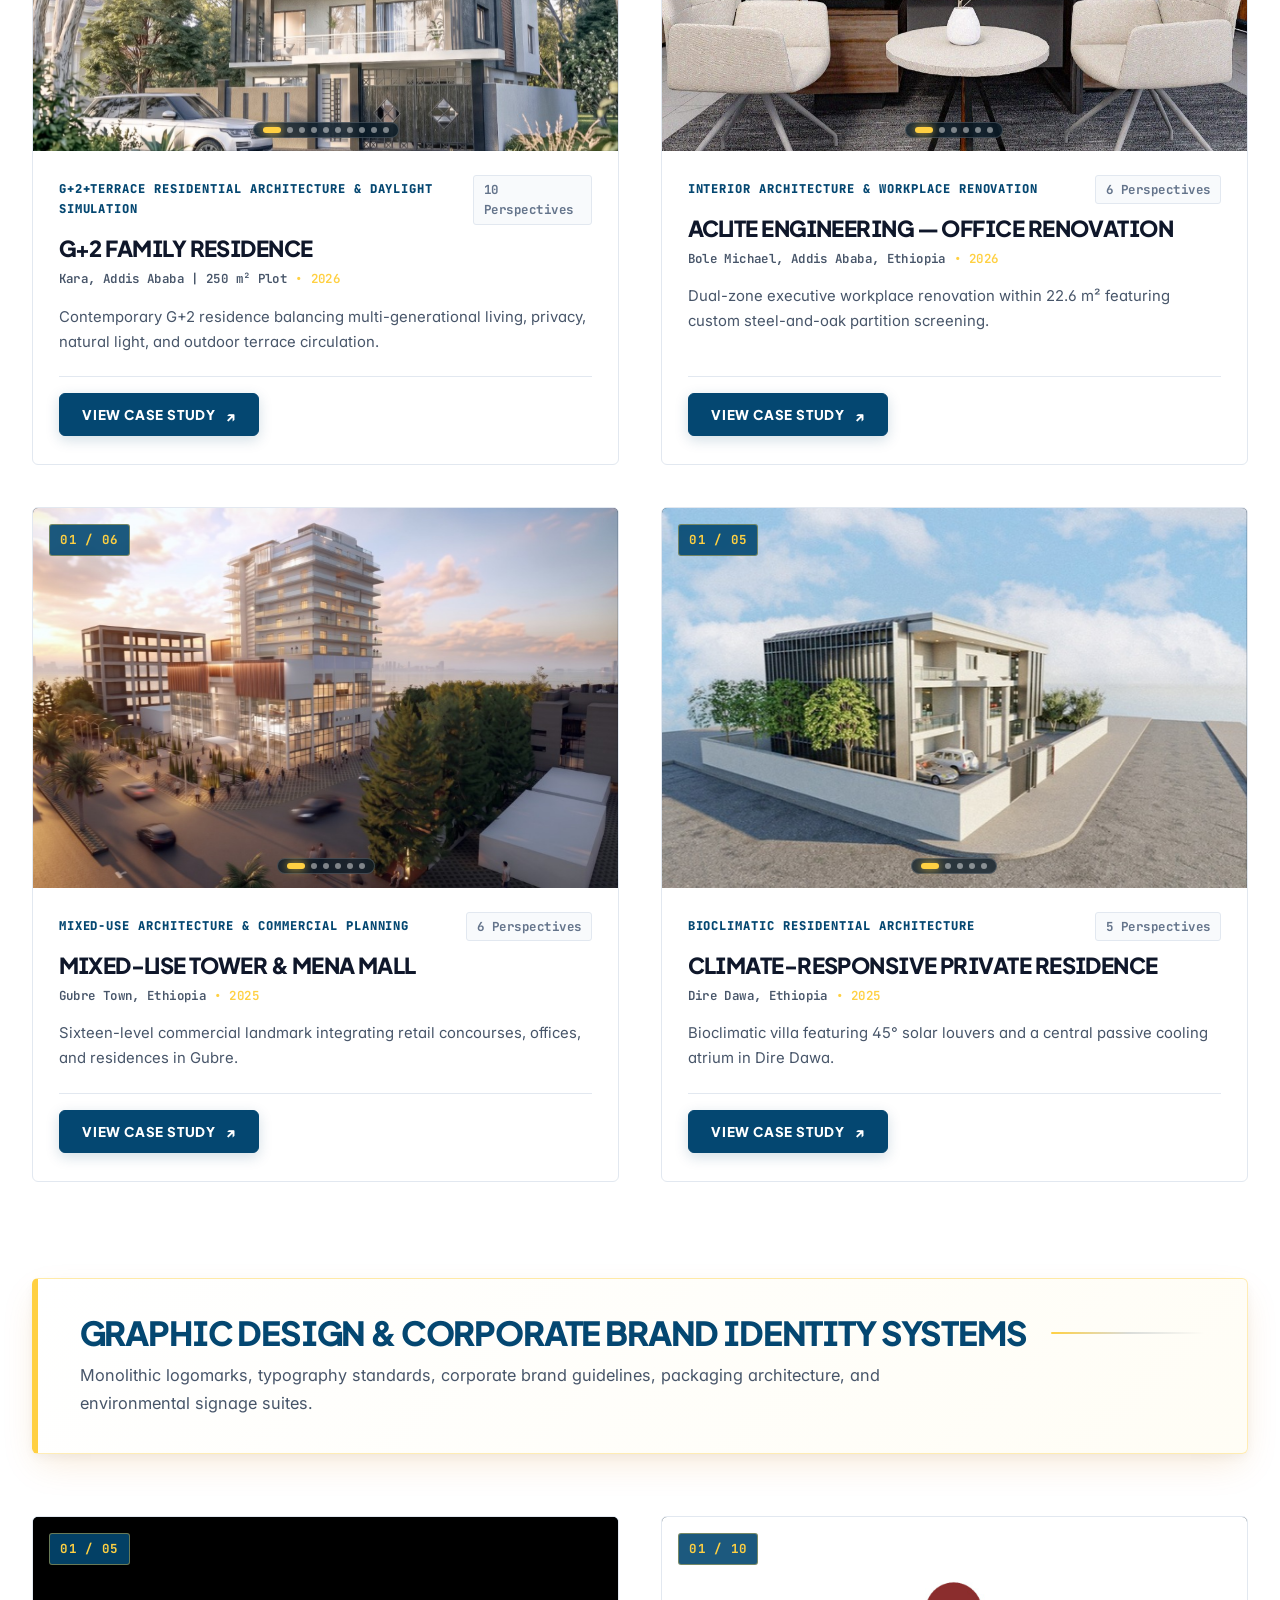
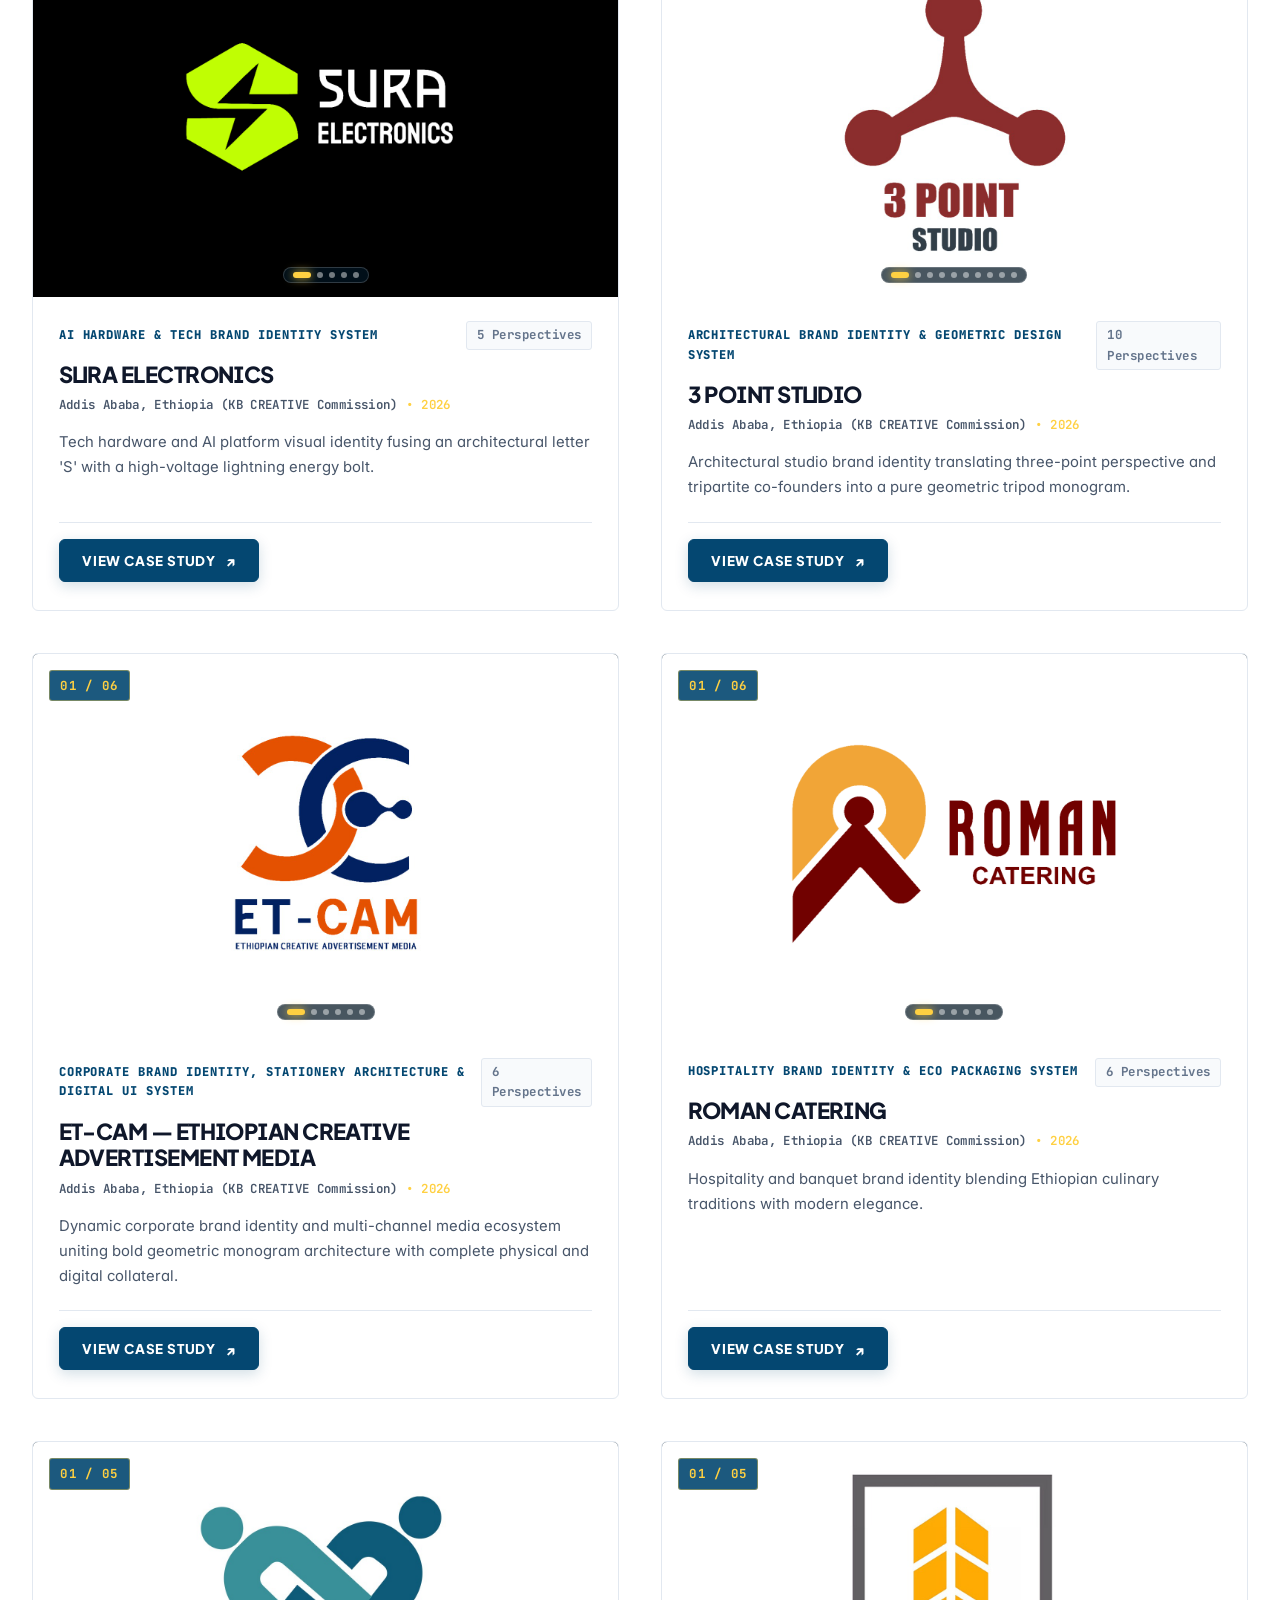
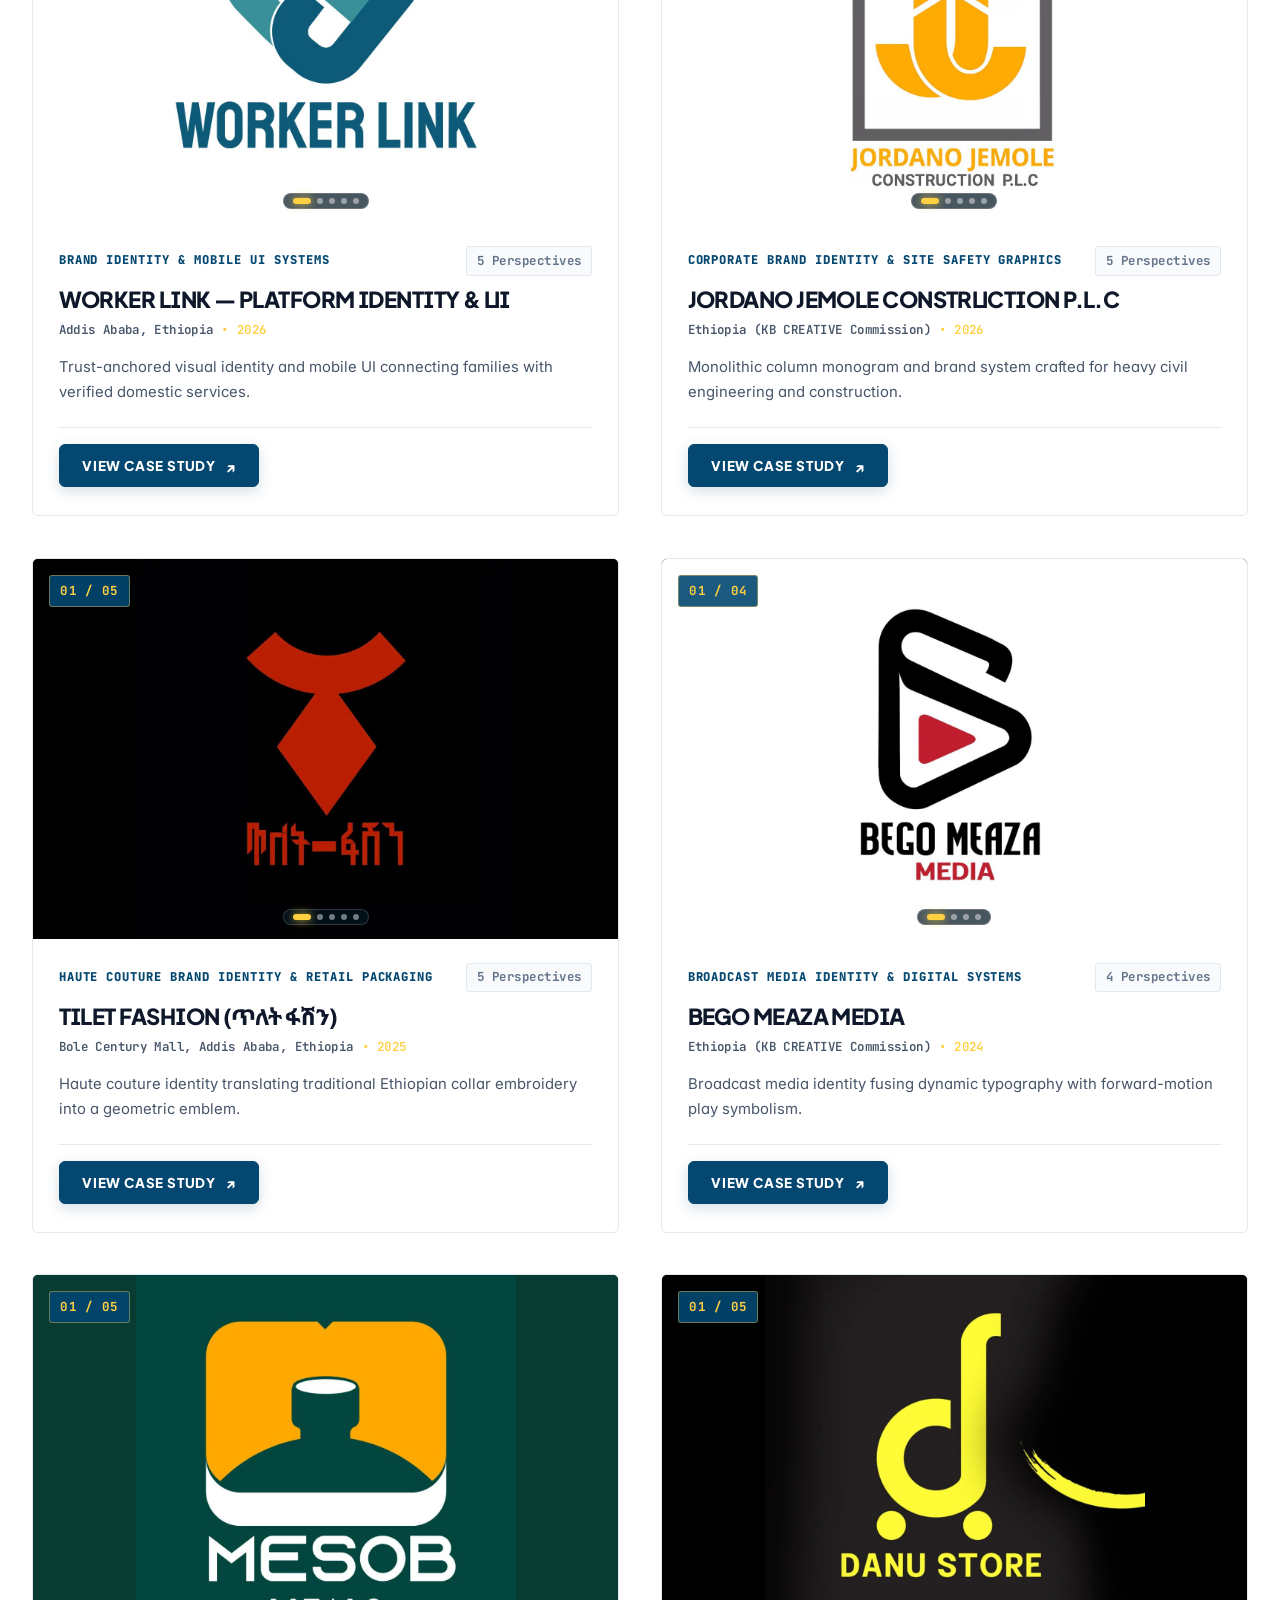
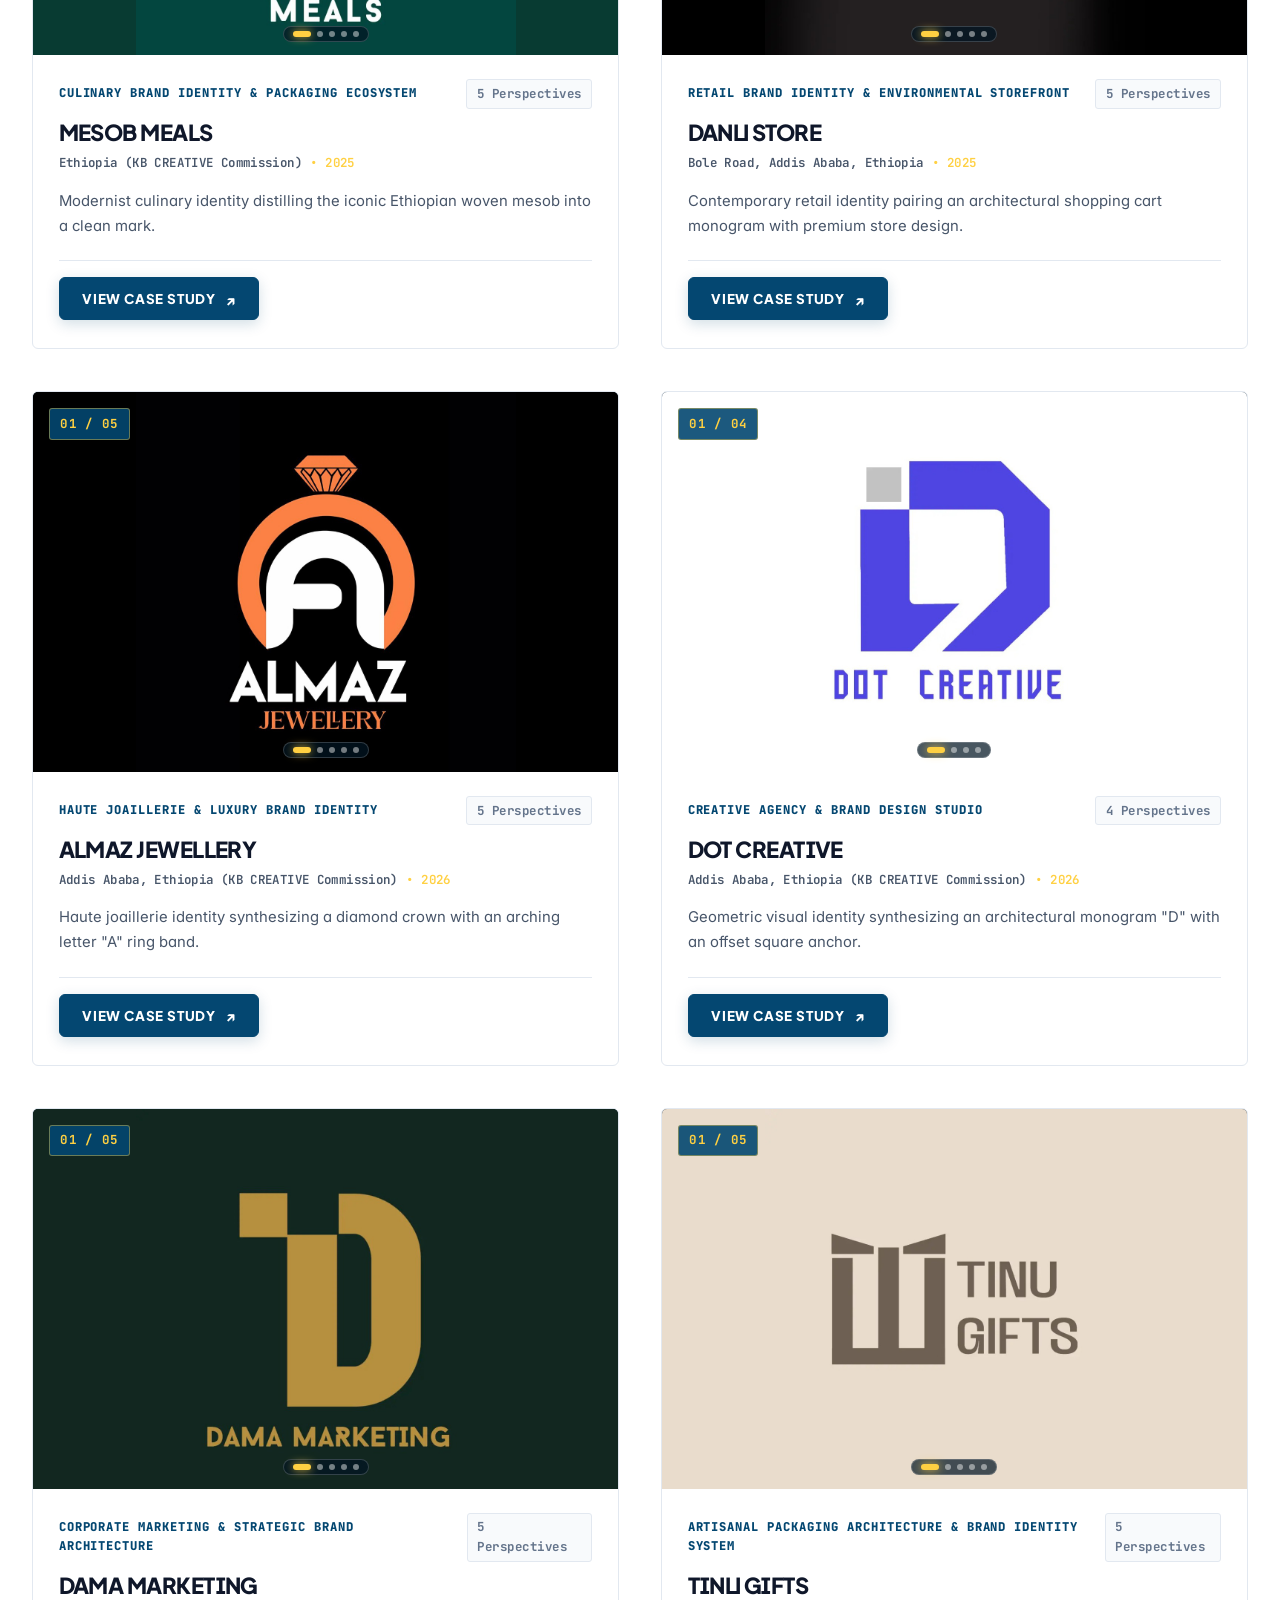
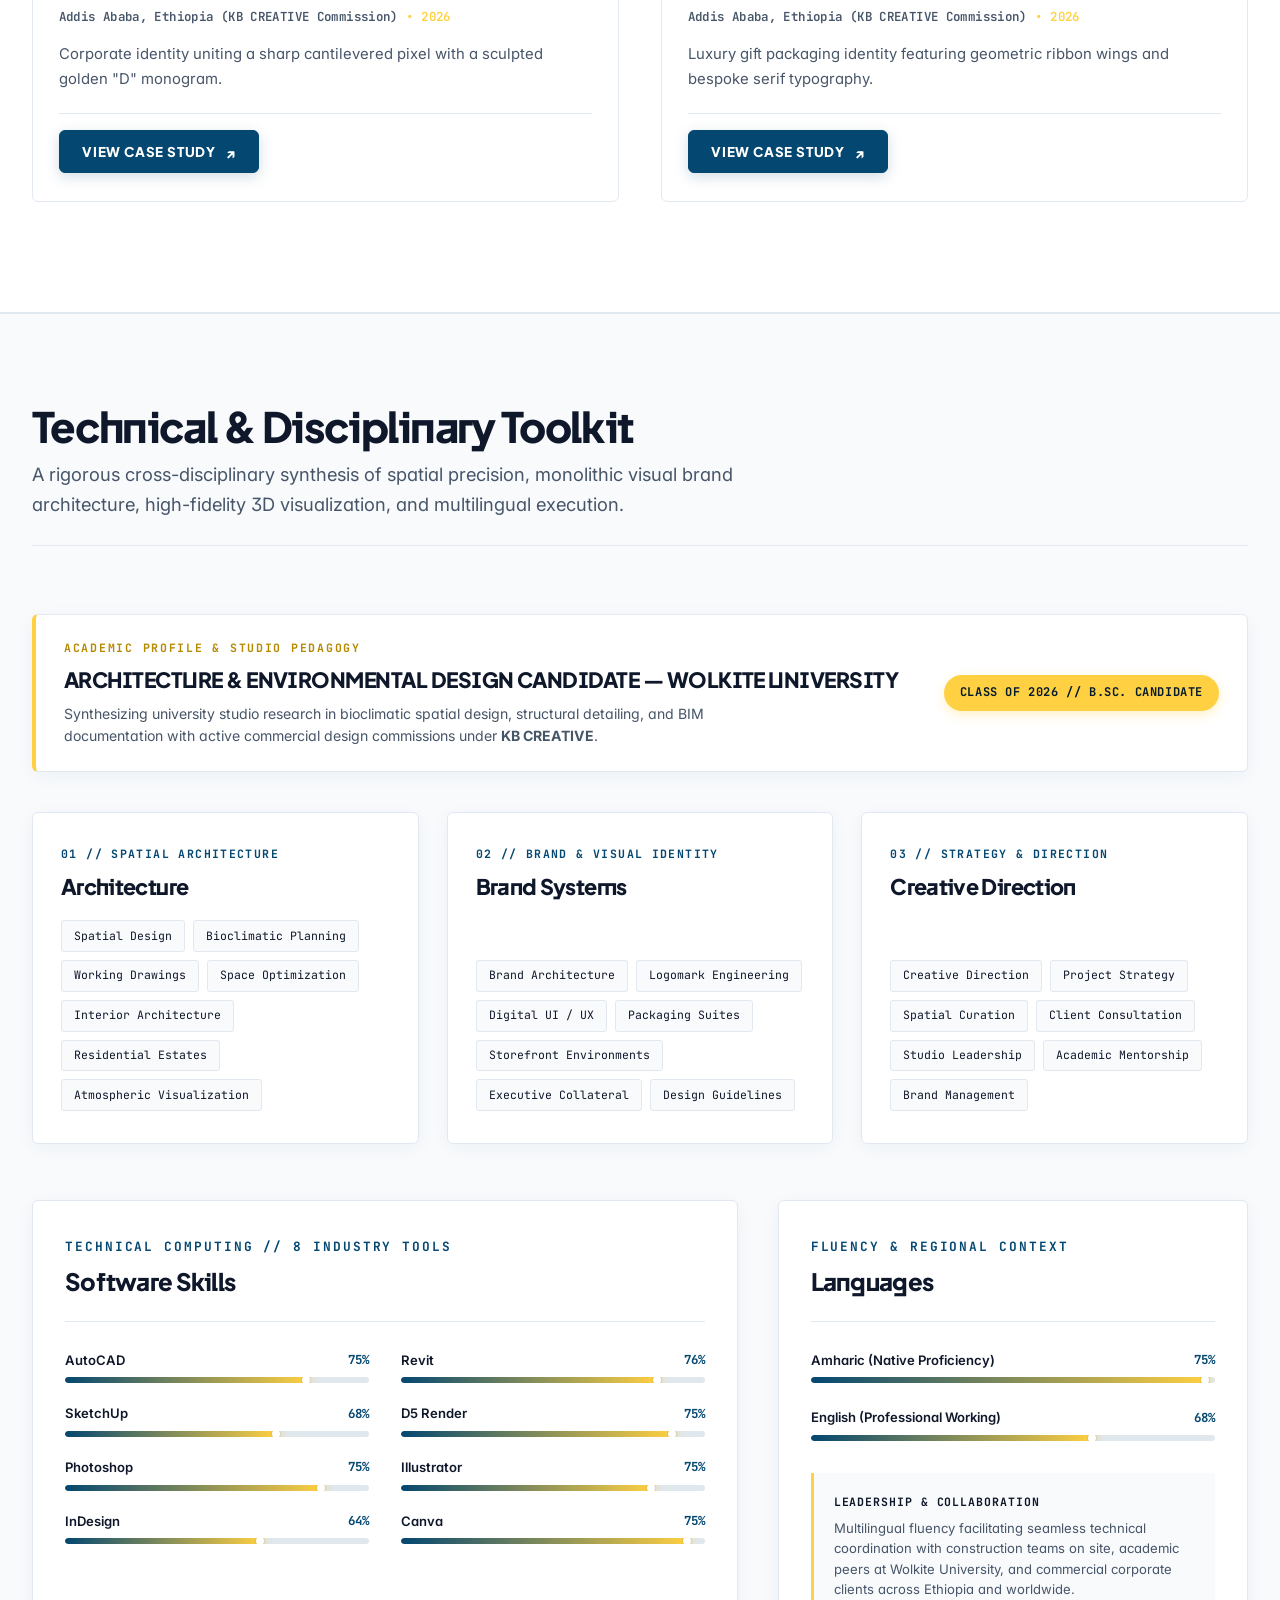
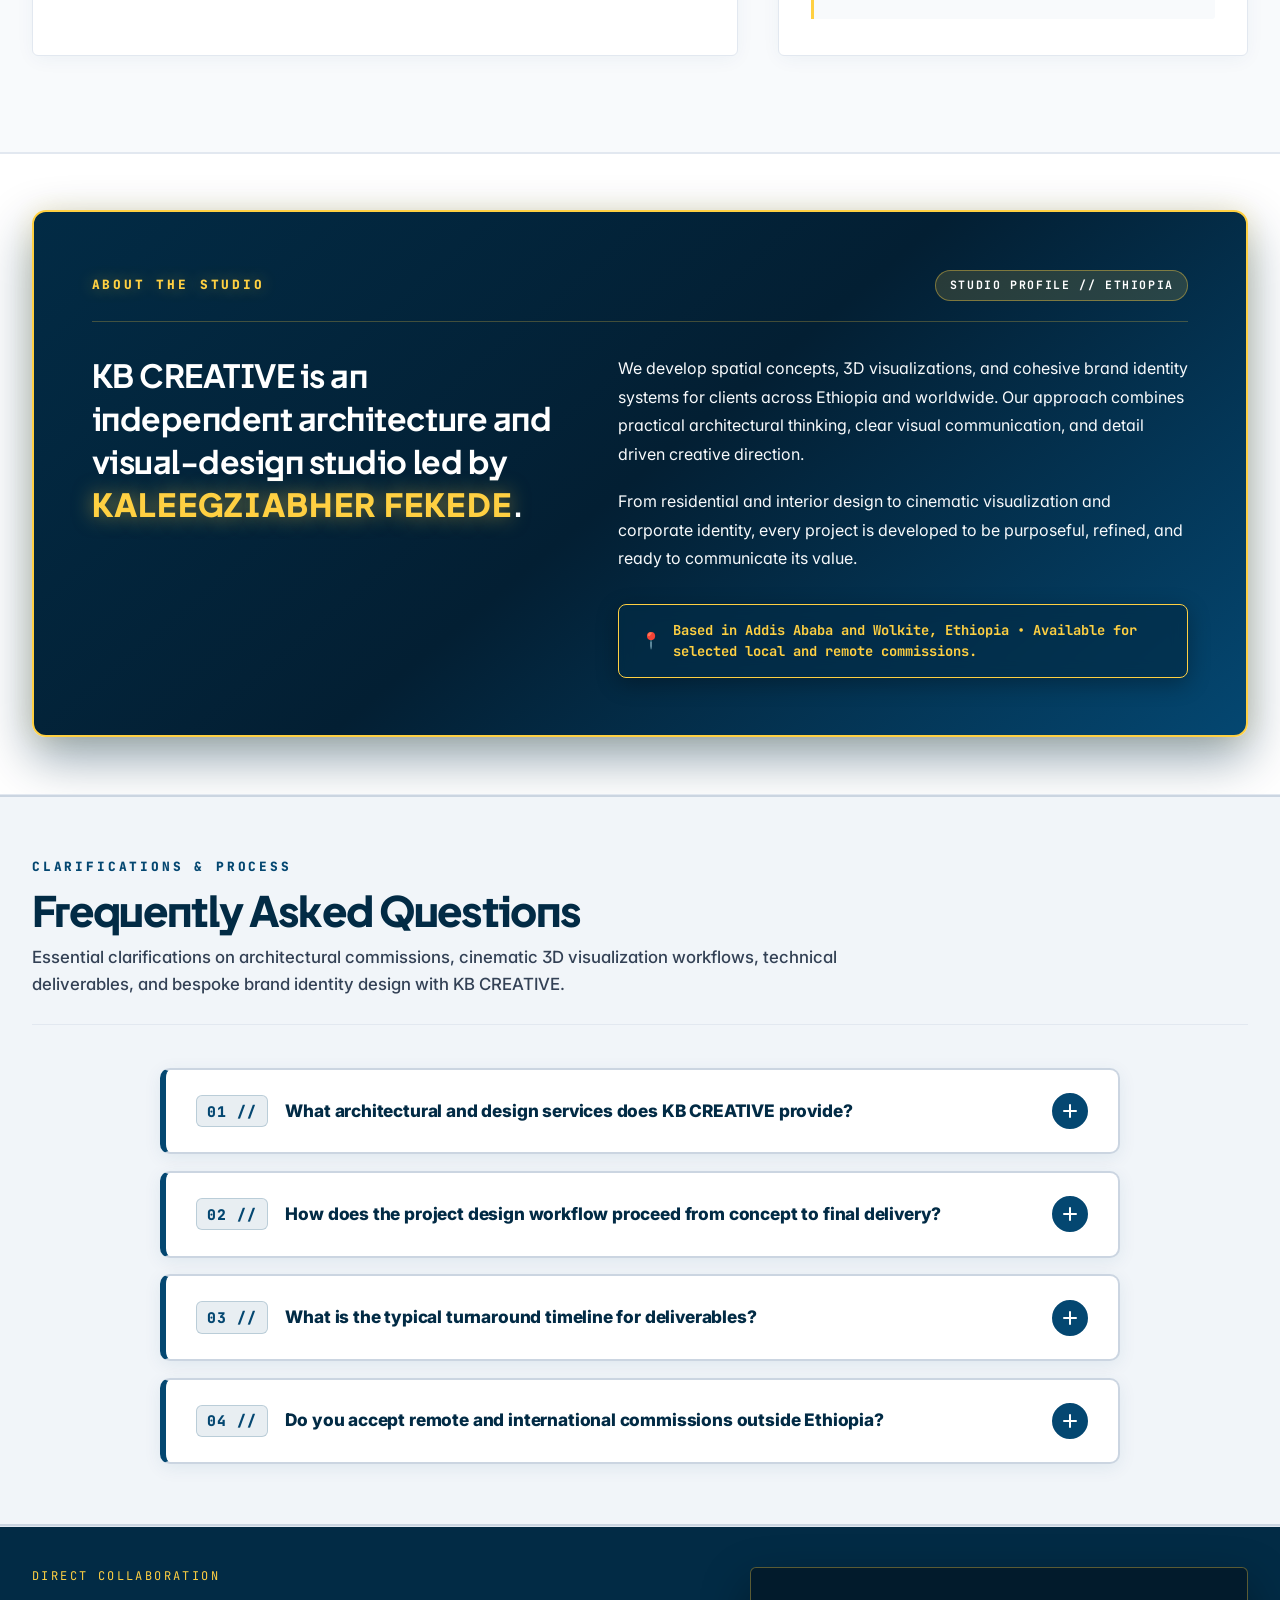
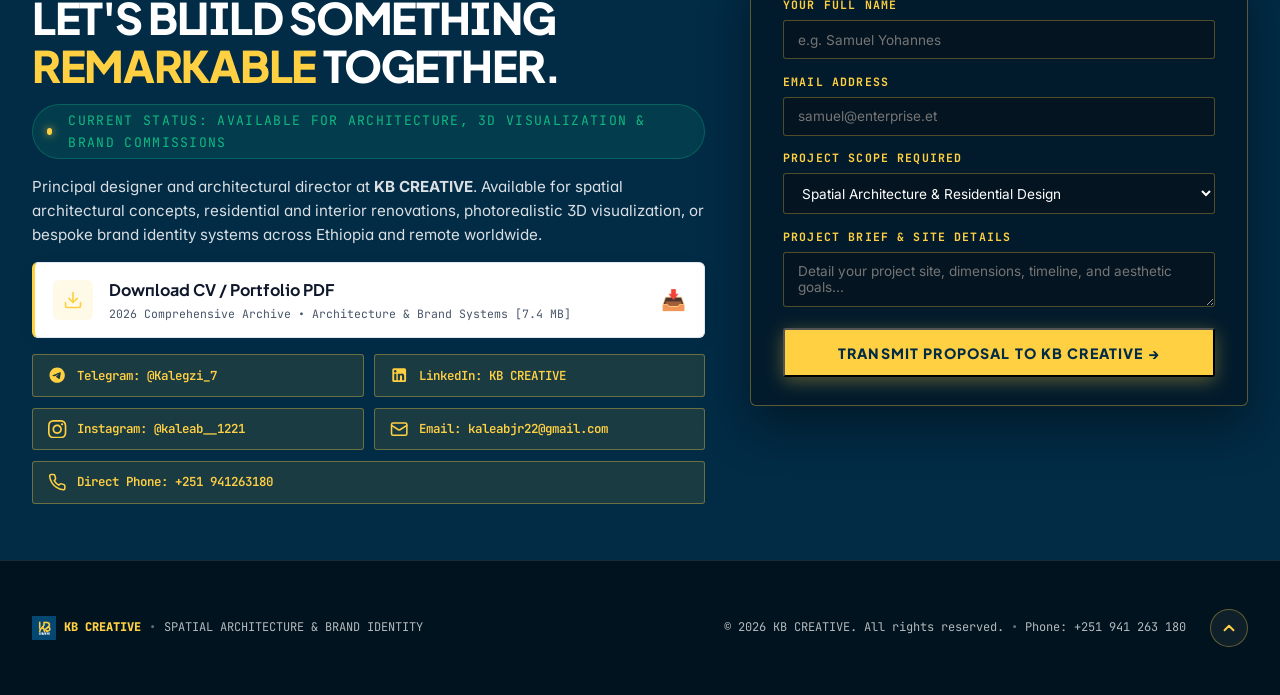
==== commit 7cb8cca0: "Upload SURA Electronics brand identity case study with main logo on first slide" ====
--- a/index.html
+++ b/index.html
@@ -355,7 +355,7 @@
             <div class="emblem-stat-label" data-i18n="stat_student">Spatial &amp; Brand Design</div>
           </div>
           <div class="emblem-stat-box">
-            <div class="emblem-stat-val" data-counter="17" data-suffix="+">17+</div>
+            <div class="emblem-stat-val" data-counter="18" data-suffix="+">18+</div>
             <div class="emblem-stat-label" data-i18n="stat_studies">Curated Case Studies</div>
           </div>
         </div>
@@ -365,15 +365,15 @@
 
   <!-- ========================================================================
        PRACTICE & TYPOLOGY NAVIGATOR (Sticky Glassmorphic Filter Bar)
-       ✏️ NOTE: Clicking these pills filters all 17 projects dynamically with smooth FLIP transitions
+       ✏️ NOTE: Clicking these pills filters all 18 projects dynamically with smooth FLIP transitions
        ======================================================================== -->
   <nav class="practice-navigator-bar sticky-filter-bar" aria-label="Practice Categories">
     <div class="container navigator-flex">
       <!-- Primary Practice Filter Pills -->
       <div class="practice-toggle-pills" role="tablist">
-        <button class="practice-pill active" data-practice="all" data-i18n="filter_all">All Projects (17)</button>
+        <button class="practice-pill active" data-practice="all" data-i18n="filter_all">All Projects (18)</button>
         <button class="practice-pill" data-practice="architecture" data-i18n="filter_arch">Spatial Architecture (04)</button>
-        <button class="practice-pill" data-practice="graphic" data-i18n="filter_brand">Brand Identity (13)</button>
+        <button class="practice-pill" data-practice="graphic" data-i18n="filter_brand">Brand Identity (14)</button>
       </div>
 
       <!-- Sub-Category Typology Filter Pills -->
@@ -660,6 +660,58 @@
         </div>
         
         <!-- SIMPLIFIED PROJECT CARD: [MOD-05] -->
+                <!-- SIMPLIFIED PROJECT CARD: [MOD-07] -->
+        <article class="big-project-card simplified-project-card" data-id="sura-electronics-brand-identity" id="card-sura-electronics-brand-identity" onmouseenter="startCardAutoSlide('sura-electronics-brand-identity')" onmouseleave="stopCardAutoSlide('sura-electronics-brand-identity')">
+          <!-- 3D Specular Glare Overlay -->
+          <div class="card-glare-overlay"></div>
+
+          <!-- Media Carousel with Exposed Multi-Slide Controls -->
+          <div class="carousel-media-wrap" onclick="openCaseStudy('sura-electronics-brand-identity')" title="Click to open case study">
+            <img src="assets/sura-slide-01-logo.png" alt="SURA Electronics" class="carousel-slide-img" id="img-sura-electronics-brand-identity" loading="lazy" decoding="async" style="object-fit: contain; background: #000000;">
+
+            <!-- Slide Counter Badge (01 / 05) -->
+            <span class="slide-counter-badge font-mono" id="counter-sura-electronics-brand-identity">01 / 05</span>
+
+            <!-- In-Card Slide Navigation Arrows -->
+            <button type="button" class="slide-arrow-btn slide-arrow-prev" onclick="changeSlide(event, 'sura-electronics-brand-identity', -1)" aria-label="Previous view">‹</button>
+            <button type="button" class="slide-arrow-btn slide-arrow-next" onclick="changeSlide(event, 'sura-electronics-brand-identity', 1)" aria-label="Next view">›</button>
+
+            <!-- Slide Indicator Dots -->
+            <div class="slide-dots-indicator" onclick="event.stopPropagation()">
+              <span class="slide-dot active" onclick="goToSlide(event, 'sura-electronics-brand-identity', 0)" title="View 1"></span>
+              <span class="slide-dot" onclick="goToSlide(event, 'sura-electronics-brand-identity', 1)" title="View 2"></span>
+              <span class="slide-dot" onclick="goToSlide(event, 'sura-electronics-brand-identity', 2)" title="View 3"></span>
+              <span class="slide-dot" onclick="goToSlide(event, 'sura-electronics-brand-identity', 3)" title="View 4"></span>
+              <span class="slide-dot" onclick="goToSlide(event, 'sura-electronics-brand-identity', 4)" title="View 5"></span>
+            </div>
+          </div>
+          
+          <!-- Simplified Card Body -->
+          <div class="simplified-card-body">
+            <div class="card-service-row">
+              <span class="card-service-tag font-mono">AI Hardware &amp; Tech Brand Identity System</span>
+              <span class="card-perspectives-pill font-mono">5 Perspectives</span>
+            </div>
+
+            <h3 class="simplified-card-title" onclick="openCaseStudy('sura-electronics-brand-identity')">SURA Electronics</h3>
+
+            <div class="simplified-card-meta font-mono">
+              <span class="card-meta-location">Addis Ababa, Ethiopia (KB CREATIVE Commission)</span>
+              <span class="text-gold">•</span>
+              <span class="card-meta-year text-gold">2026</span>
+            </div>
+
+            <p class="simplified-card-summary">Tech hardware and AI platform visual identity fusing an architectural letter 'S' with a high-voltage lightning energy bolt.</p>
+
+            <div class="simplified-card-action">
+              <button type="button" class="btn-card-view-case-study" onclick="openCaseStudy('sura-electronics-brand-identity', this)" aria-label="View Case Study for SURA Electronics">
+                <span>View Case Study</span>
+                <span class="case-study-arrow" aria-hidden="true">↗</span>
+              </button>
+            </div>
+          </div>
+        </article>
+        
         <article class="big-project-card simplified-project-card" data-id="threepoint-studio-brand-identity" id="card-threepoint-studio-brand-identity" onmouseenter="startCardAutoSlide('threepoint-studio-brand-identity')" onmouseleave="stopCardAutoSlide('threepoint-studio-brand-identity')">
           <!-- 3D Specular Glare Overlay -->
           <div class="card-glare-overlay"></div>
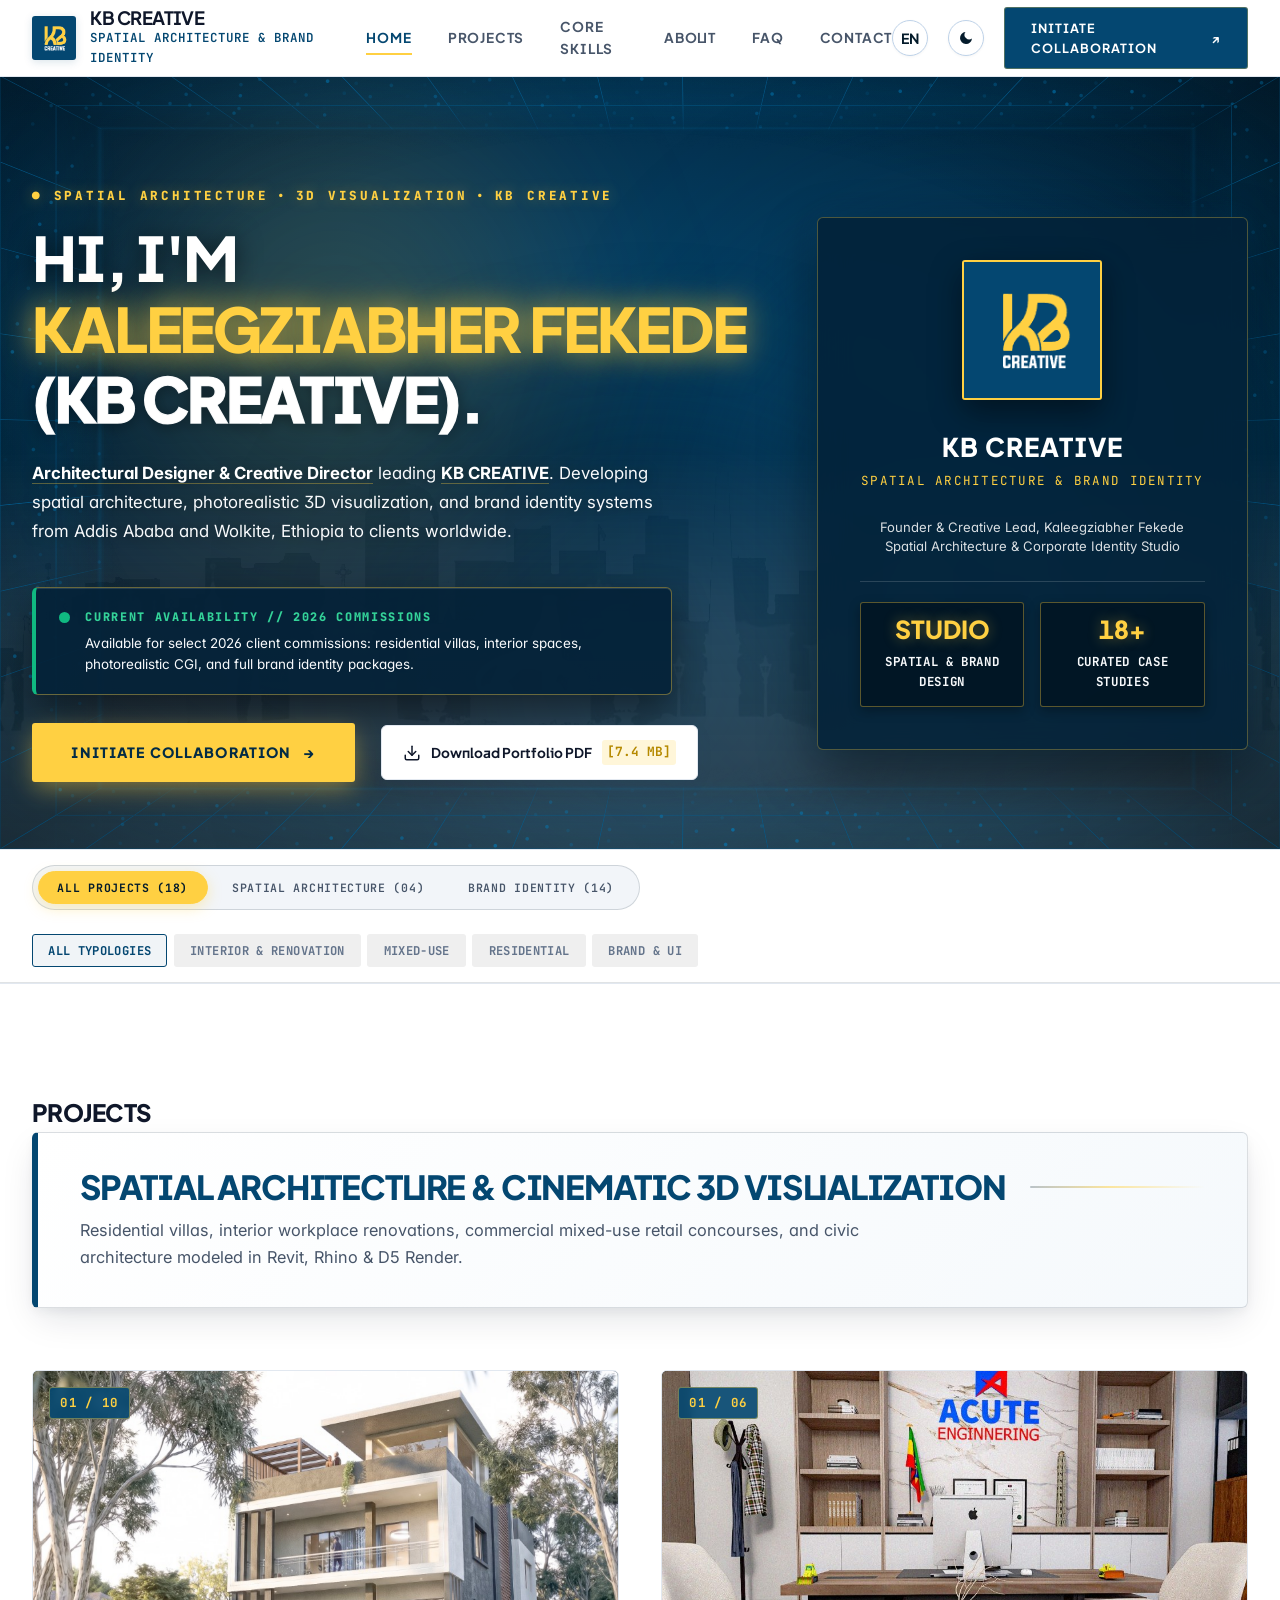
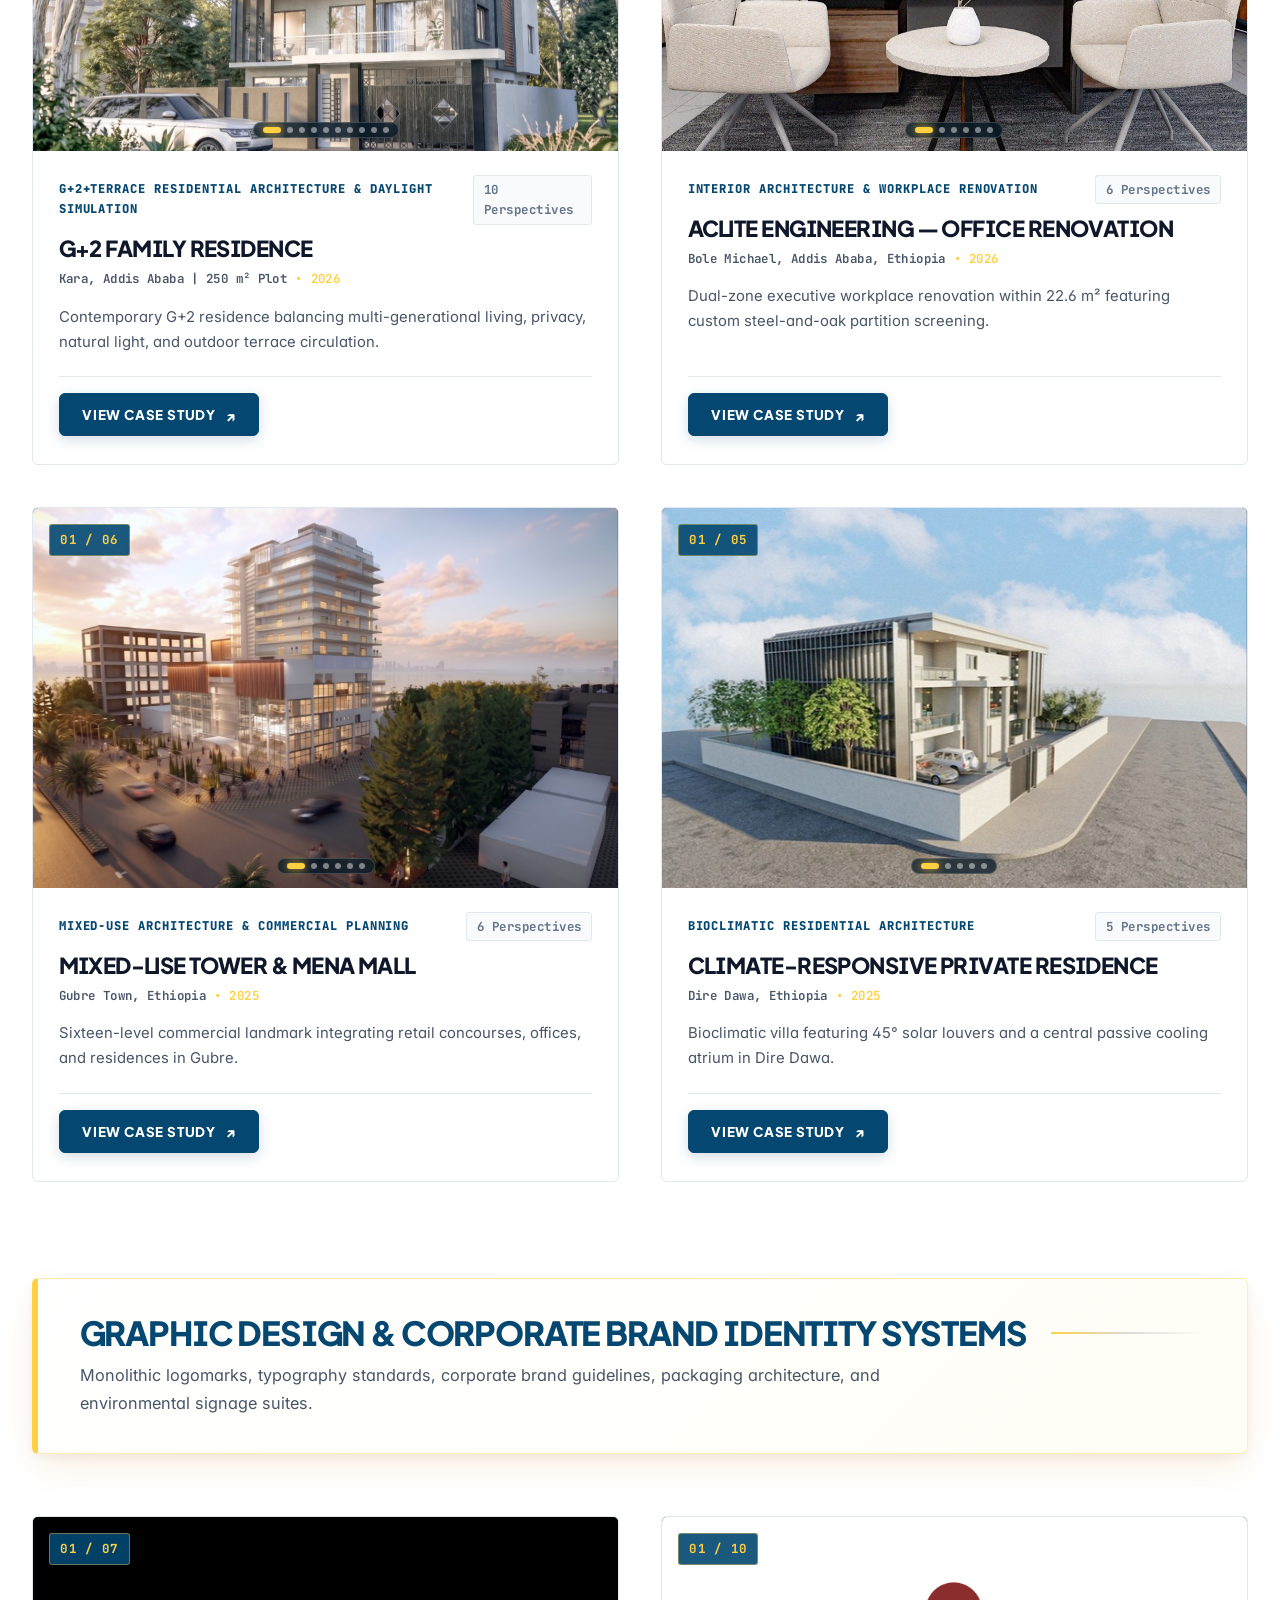
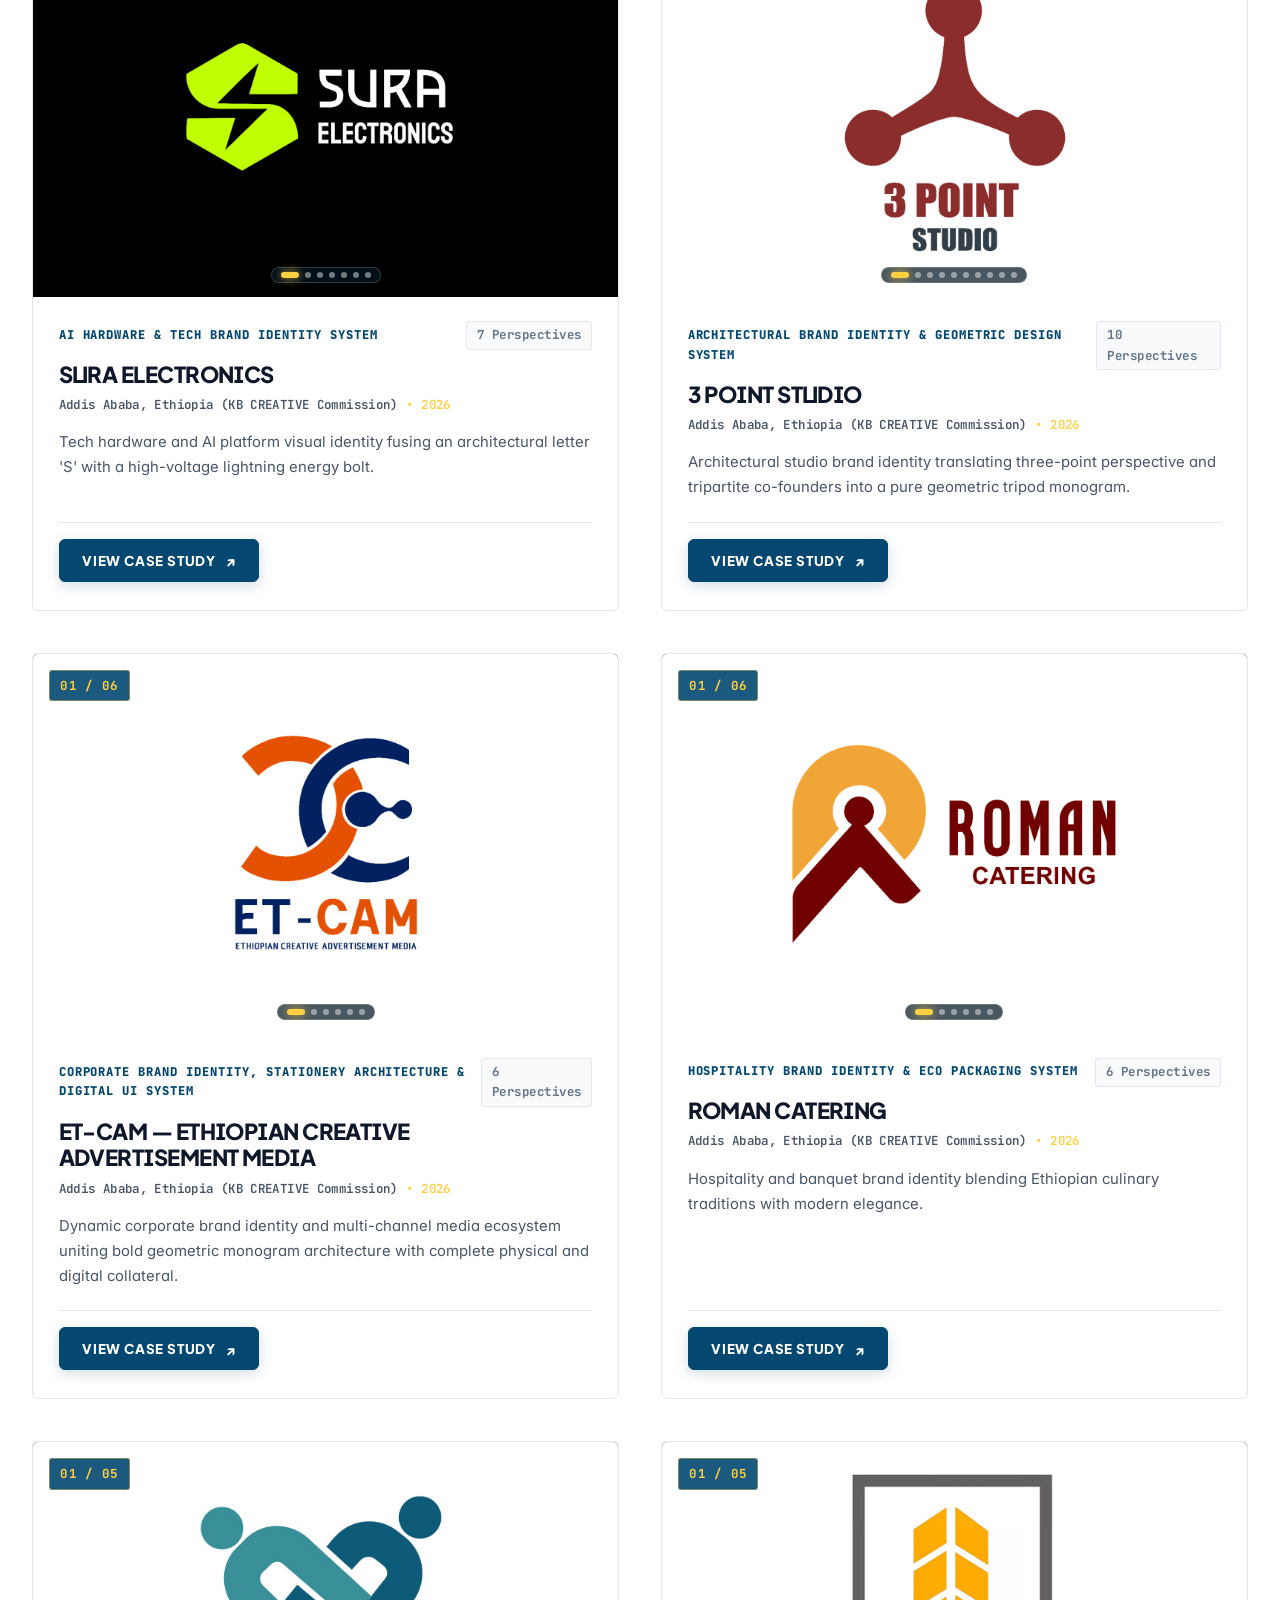
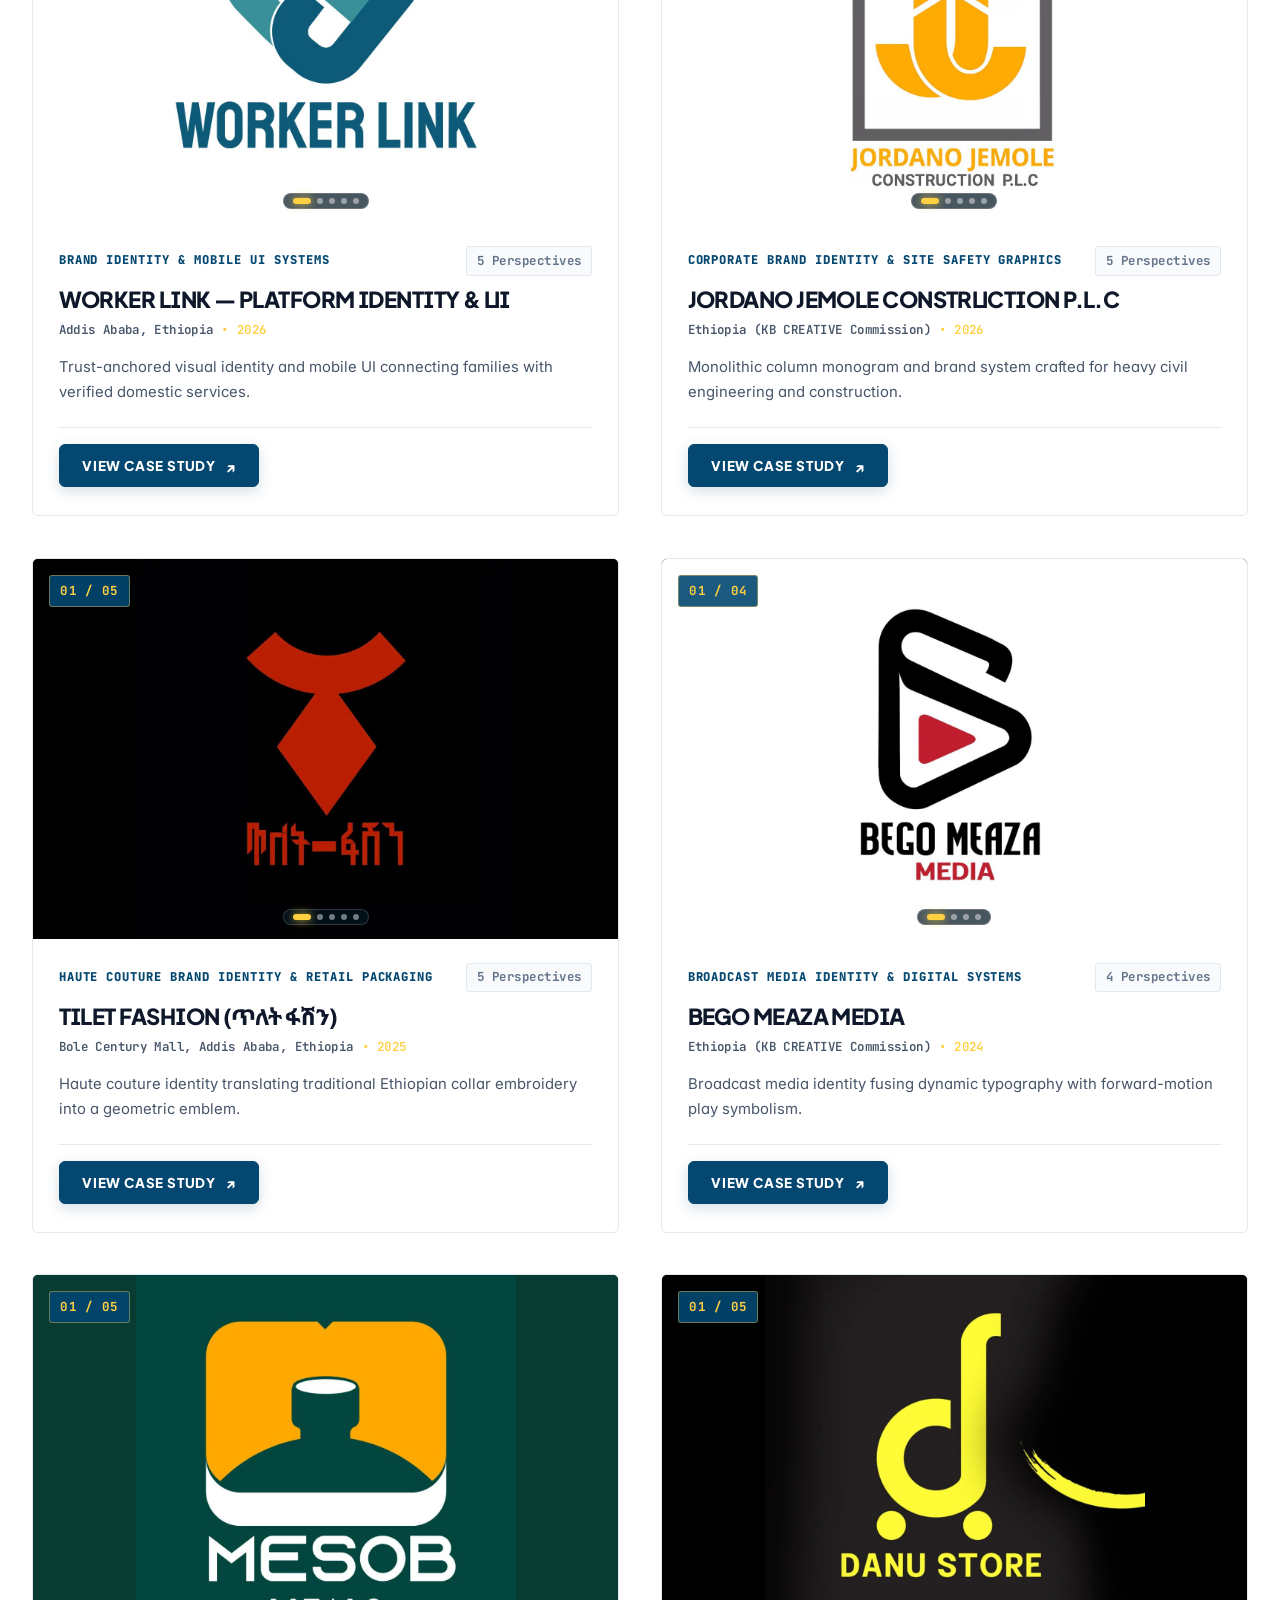
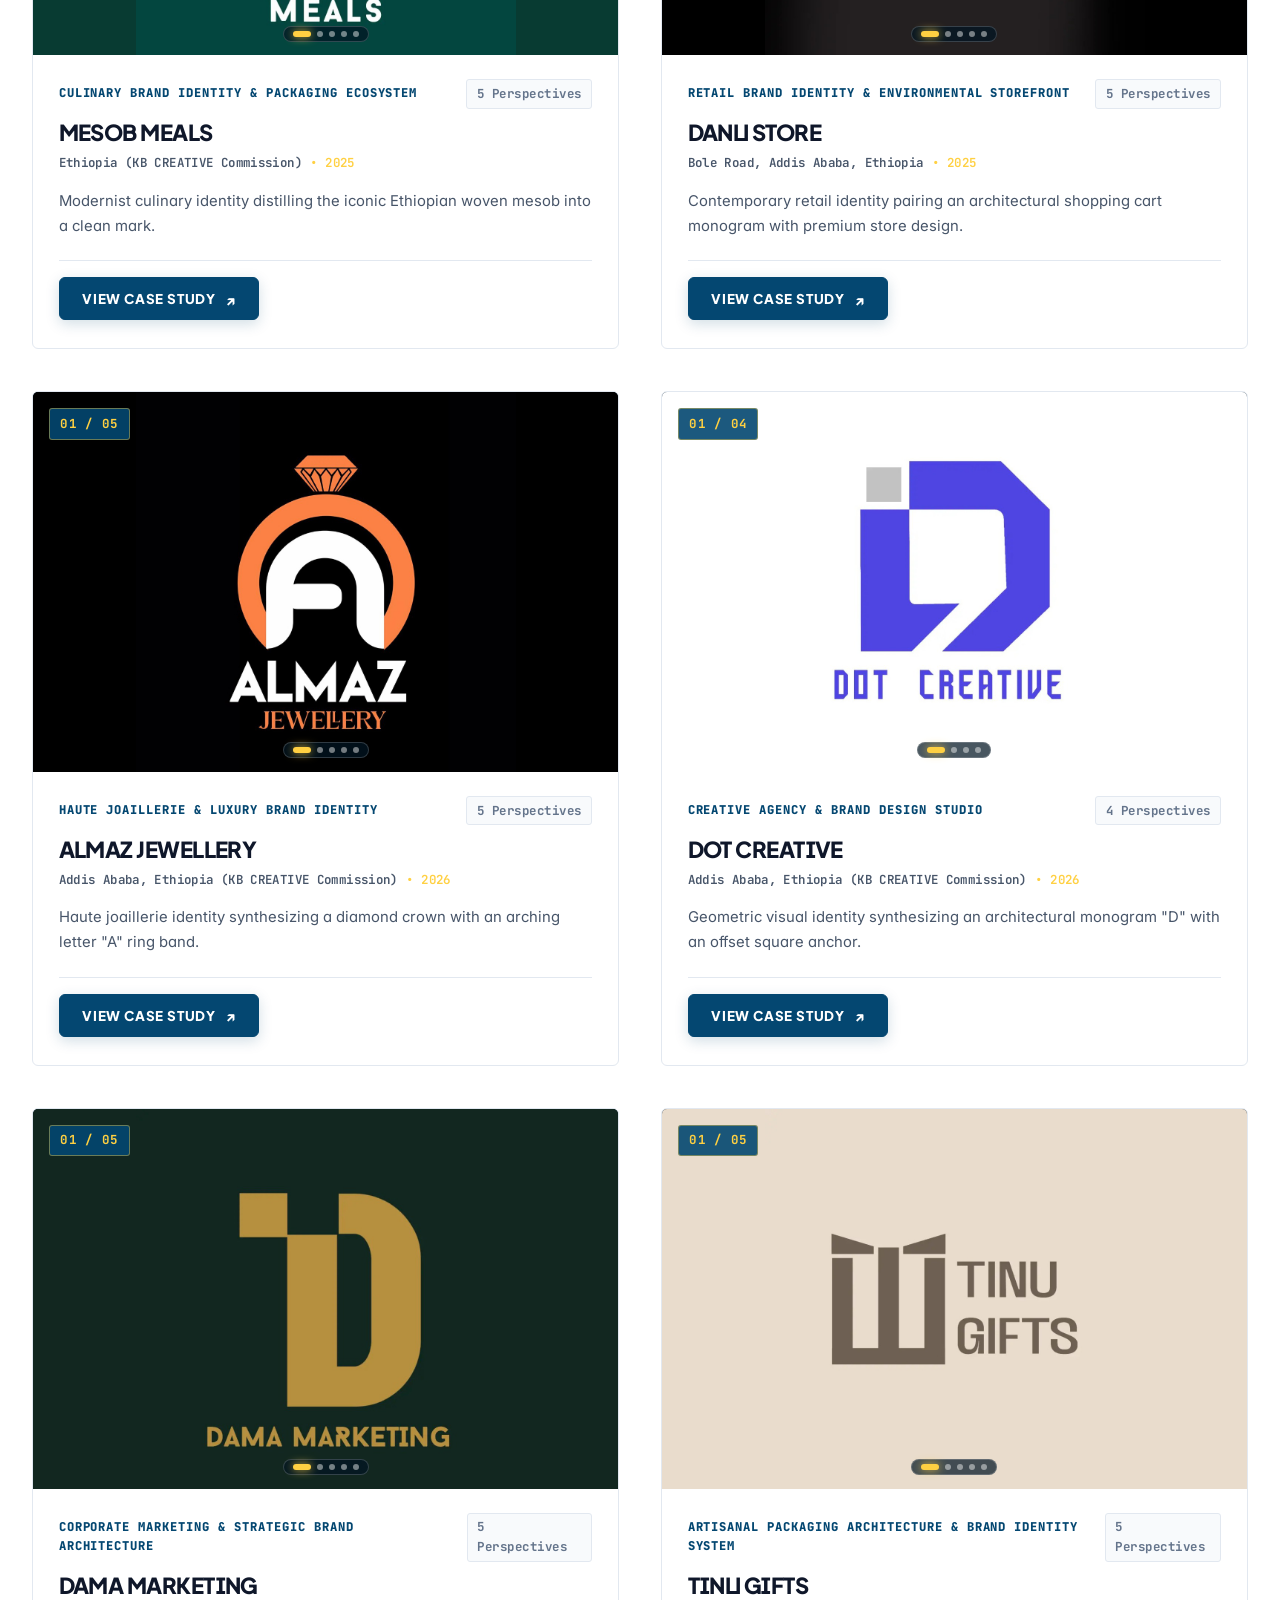
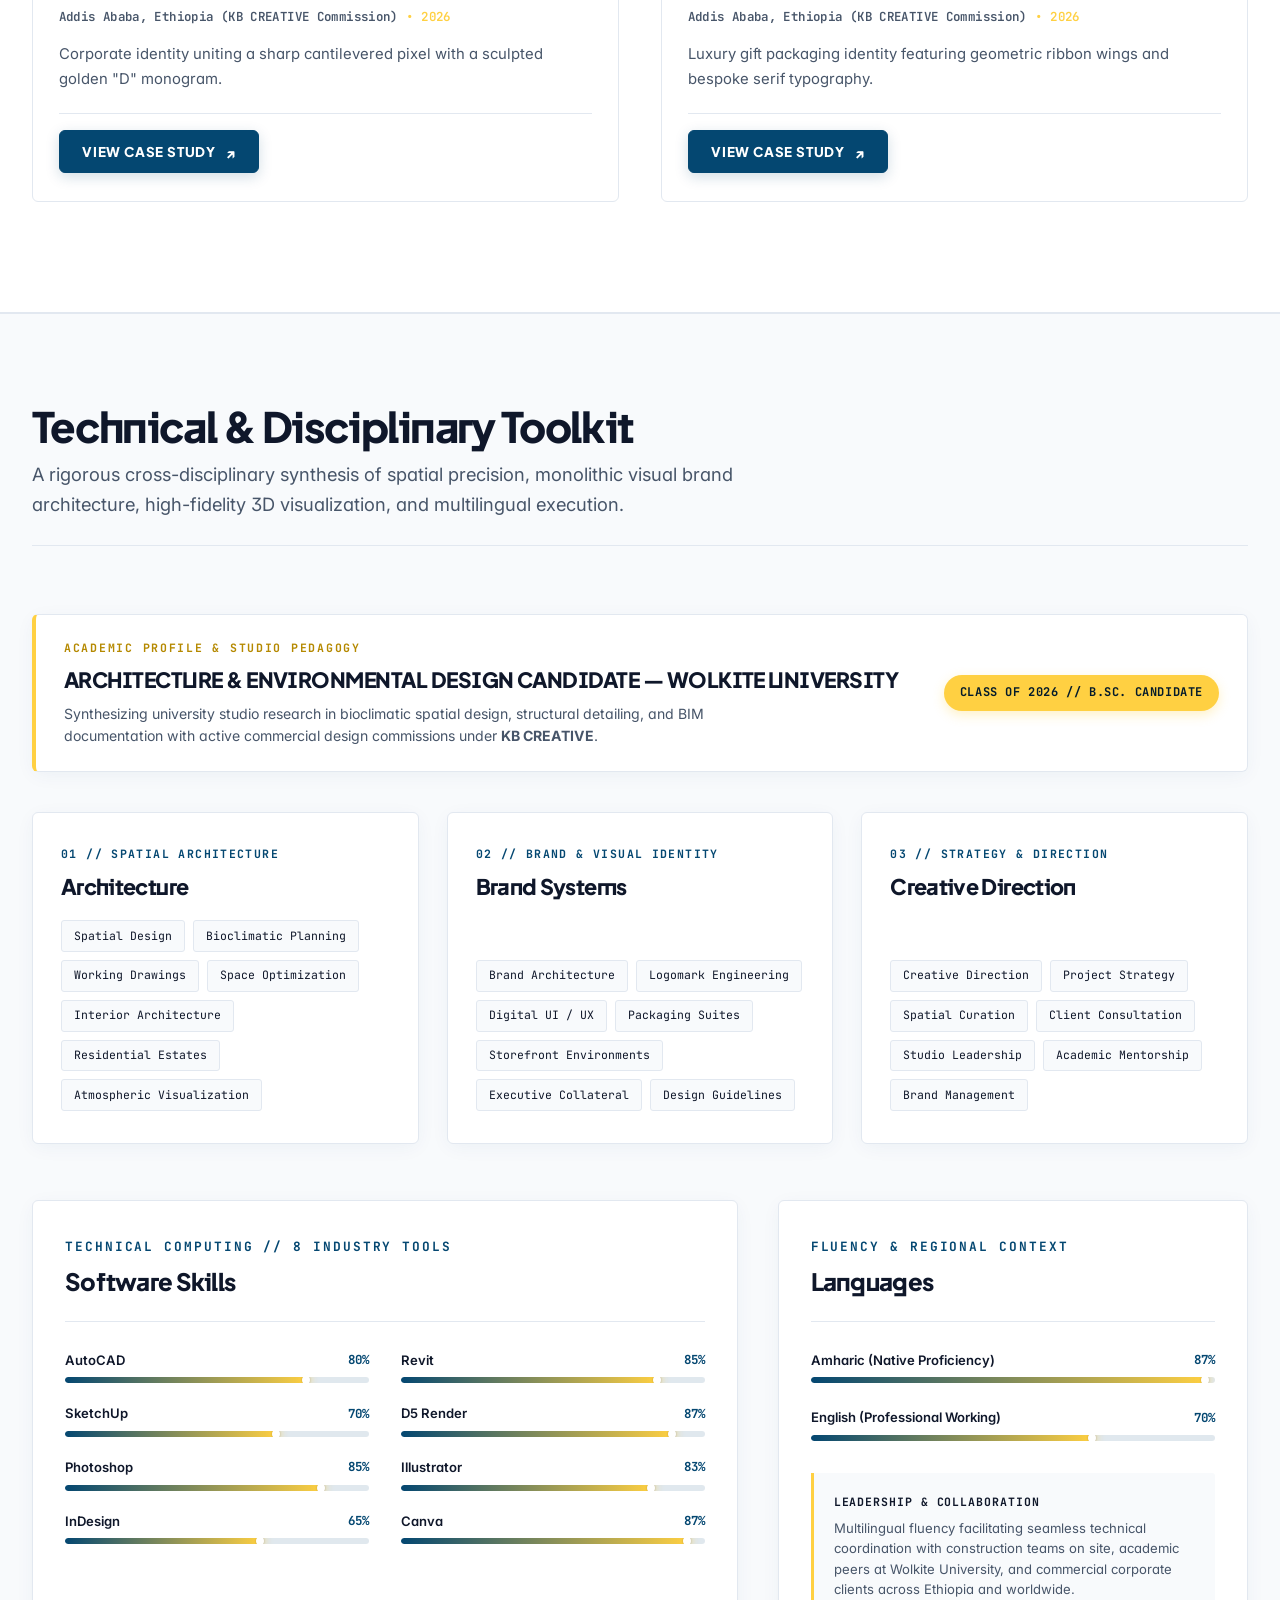
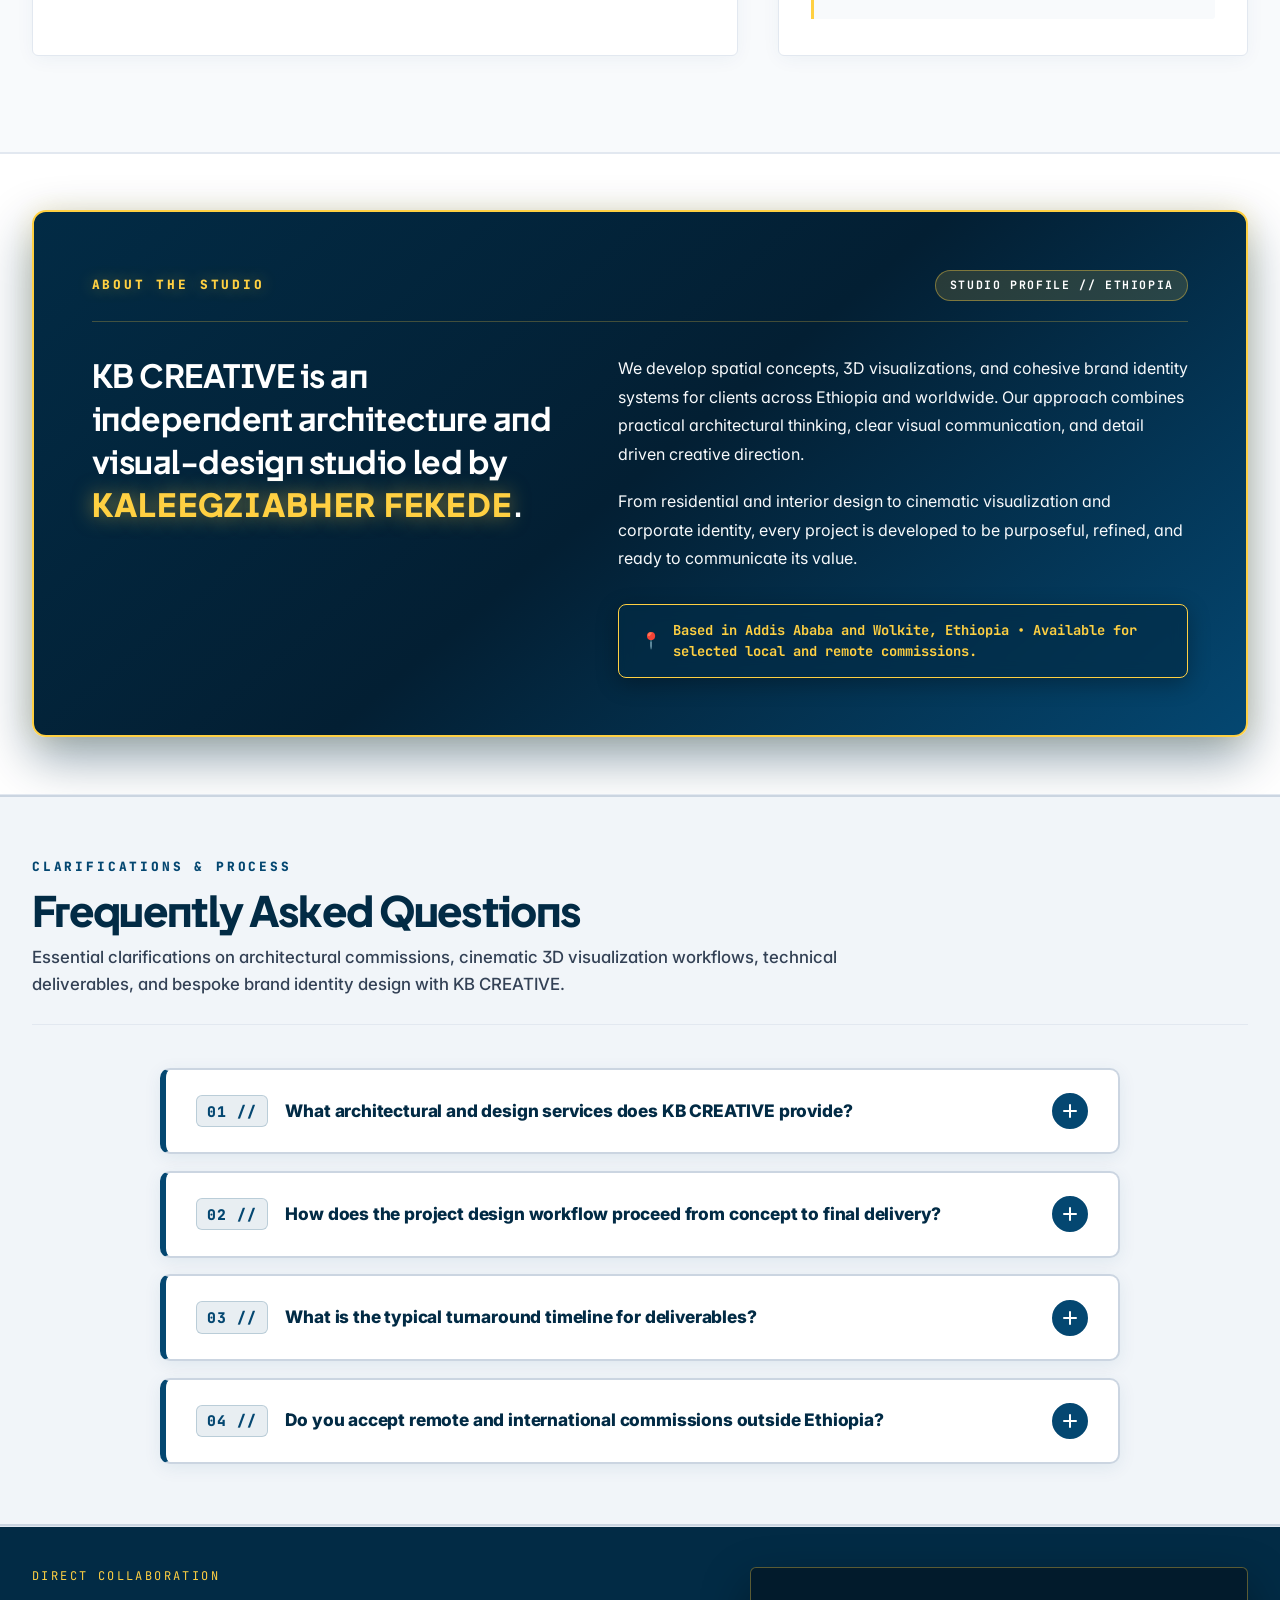
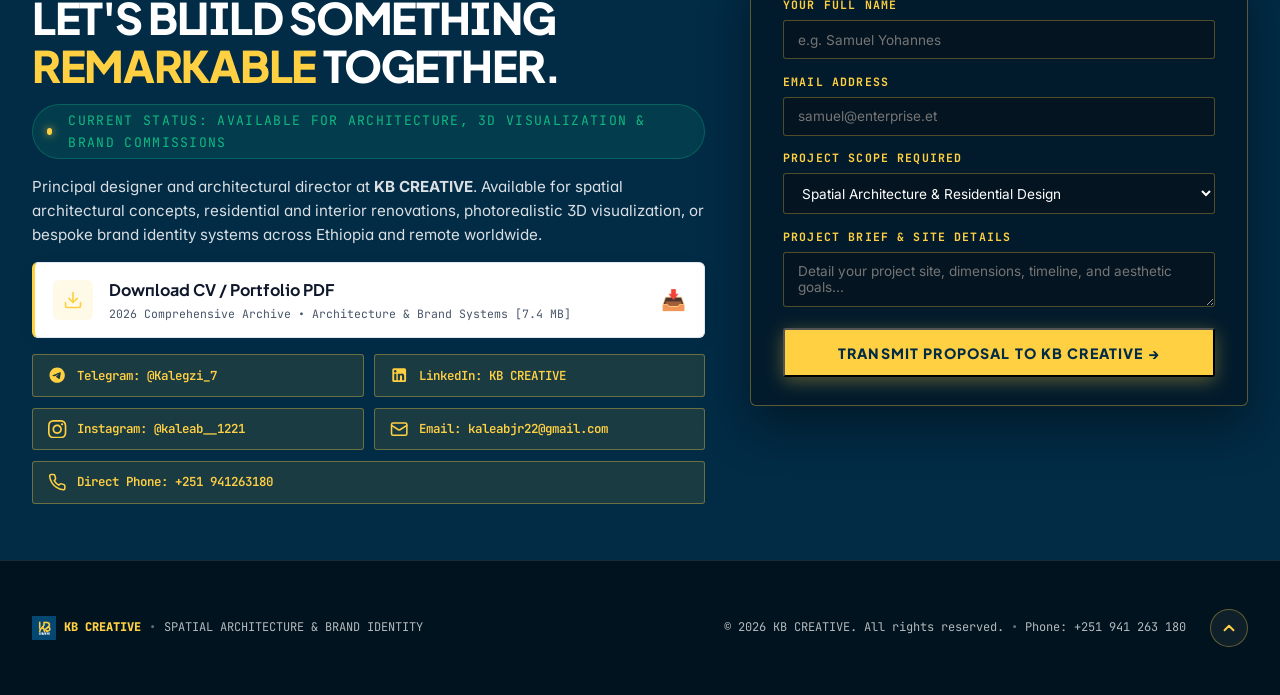
==== commit ef1b52a4: "Expand SURA Electronics case study with executive business cards and field tactical vest (7 perspect" ====
--- a/index.html
+++ b/index.html
@@ -670,7 +670,7 @@
             <img src="assets/sura-slide-01-logo.png" alt="SURA Electronics" class="carousel-slide-img" id="img-sura-electronics-brand-identity" loading="lazy" decoding="async" style="object-fit: contain; background: #000000;">
 
             <!-- Slide Counter Badge (01 / 05) -->
-            <span class="slide-counter-badge font-mono" id="counter-sura-electronics-brand-identity">01 / 05</span>
+            <span class="slide-counter-badge font-mono" id="counter-sura-electronics-brand-identity">01 / 07</span>
 
             <!-- In-Card Slide Navigation Arrows -->
             <button type="button" class="slide-arrow-btn slide-arrow-prev" onclick="changeSlide(event, 'sura-electronics-brand-identity', -1)" aria-label="Previous view">‹</button>
@@ -683,6 +683,8 @@
               <span class="slide-dot" onclick="goToSlide(event, 'sura-electronics-brand-identity', 2)" title="View 3"></span>
               <span class="slide-dot" onclick="goToSlide(event, 'sura-electronics-brand-identity', 3)" title="View 4"></span>
               <span class="slide-dot" onclick="goToSlide(event, 'sura-electronics-brand-identity', 4)" title="View 5"></span>
+              <span class="slide-dot" onclick="goToSlide(event, 'sura-electronics-brand-identity', 5)" title="View 6"></span>
+              <span class="slide-dot" onclick="goToSlide(event, 'sura-electronics-brand-identity', 6)" title="View 7"></span>
             </div>
           </div>
           
@@ -690,7 +692,7 @@
           <div class="simplified-card-body">
             <div class="card-service-row">
               <span class="card-service-tag font-mono">AI Hardware &amp; Tech Brand Identity System</span>
-              <span class="card-perspectives-pill font-mono">5 Perspectives</span>
+              <span class="card-perspectives-pill font-mono">7 Perspectives</span>
             </div>
 
             <h3 class="simplified-card-title" onclick="openCaseStudy('sura-electronics-brand-identity')">SURA Electronics</h3>
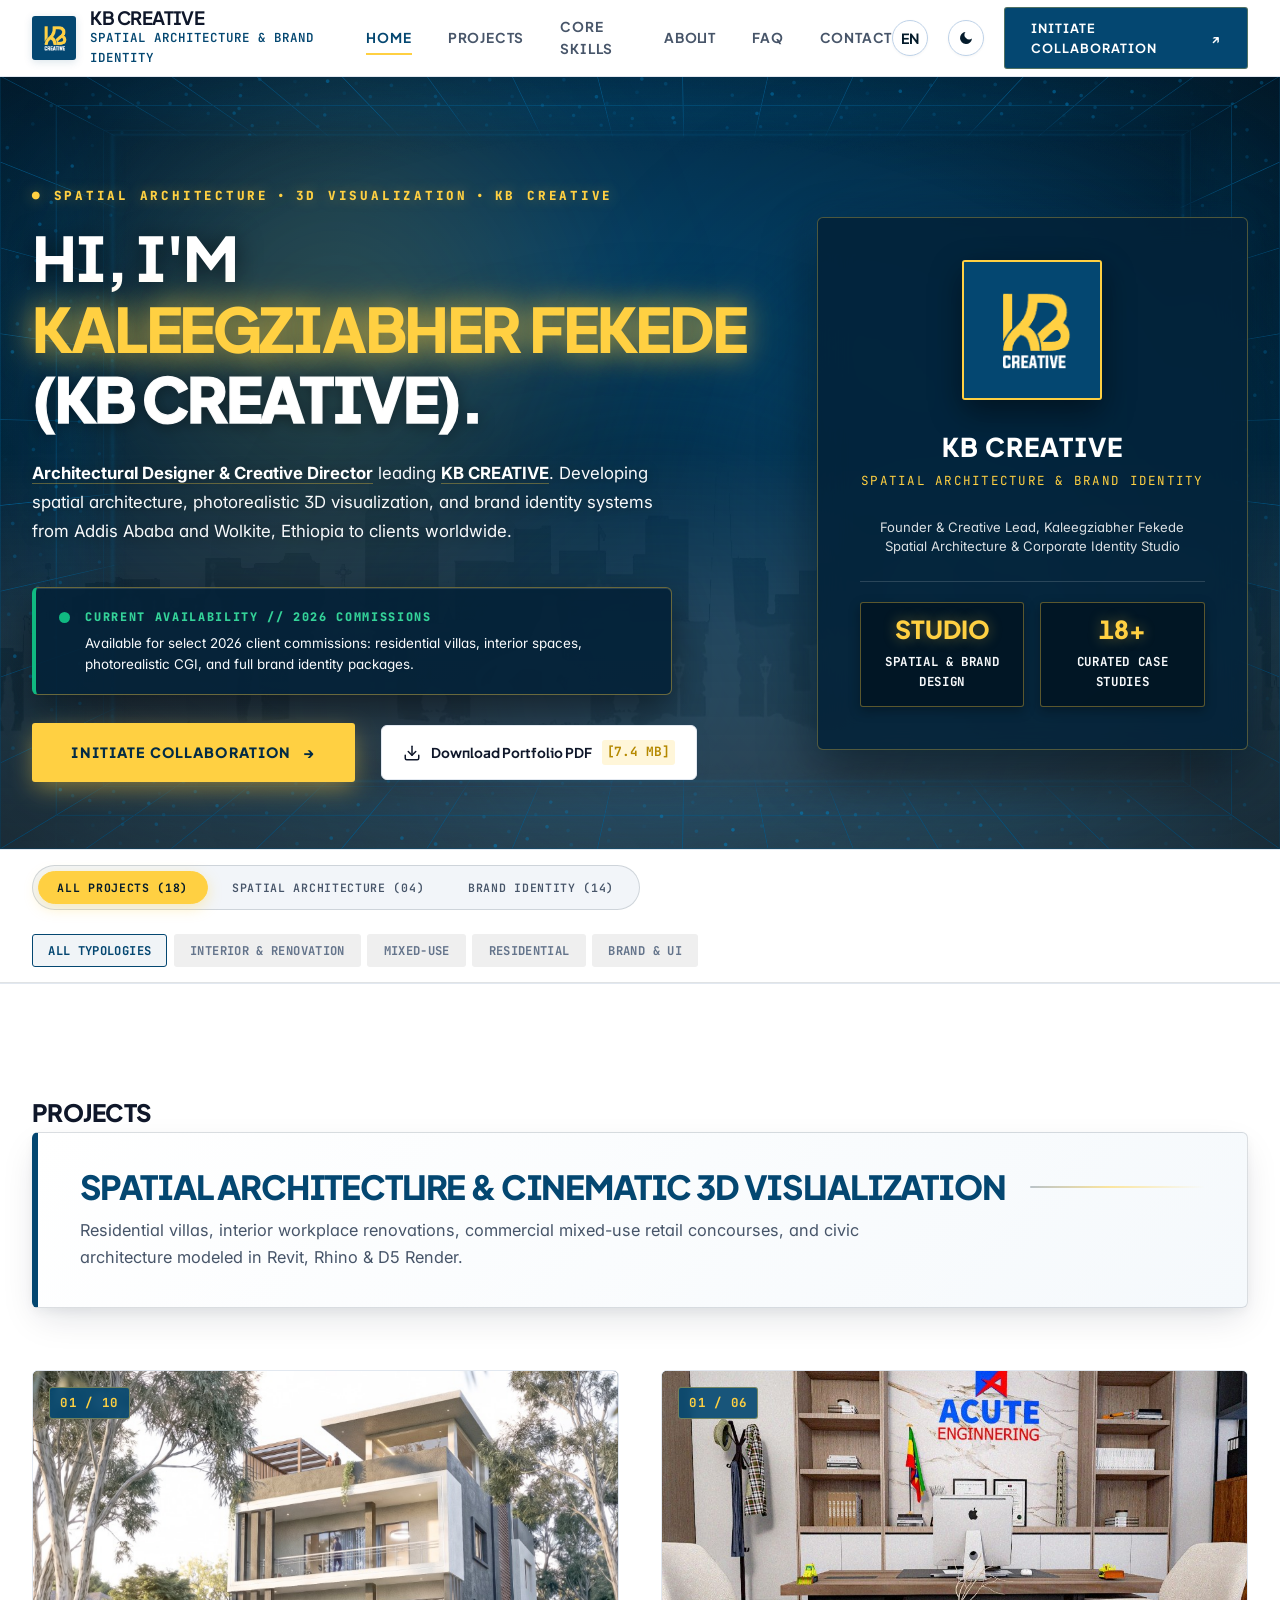
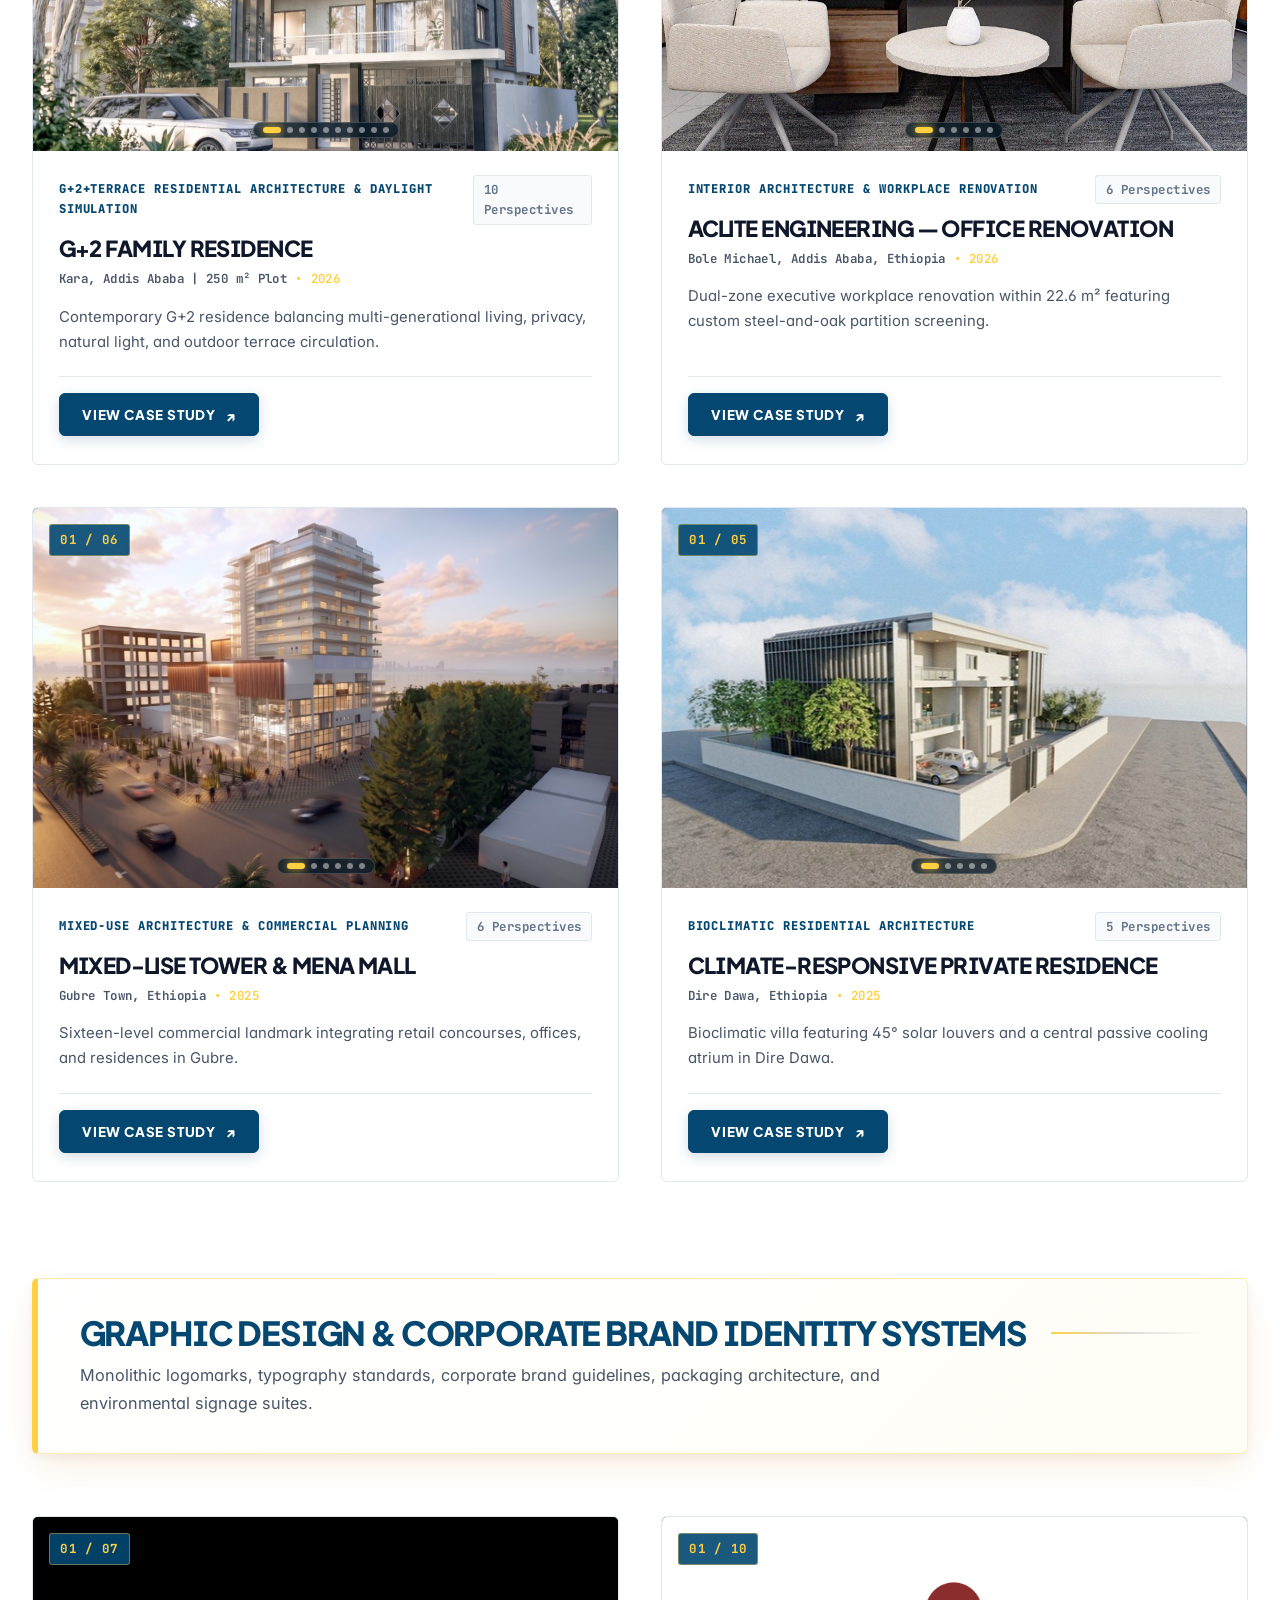
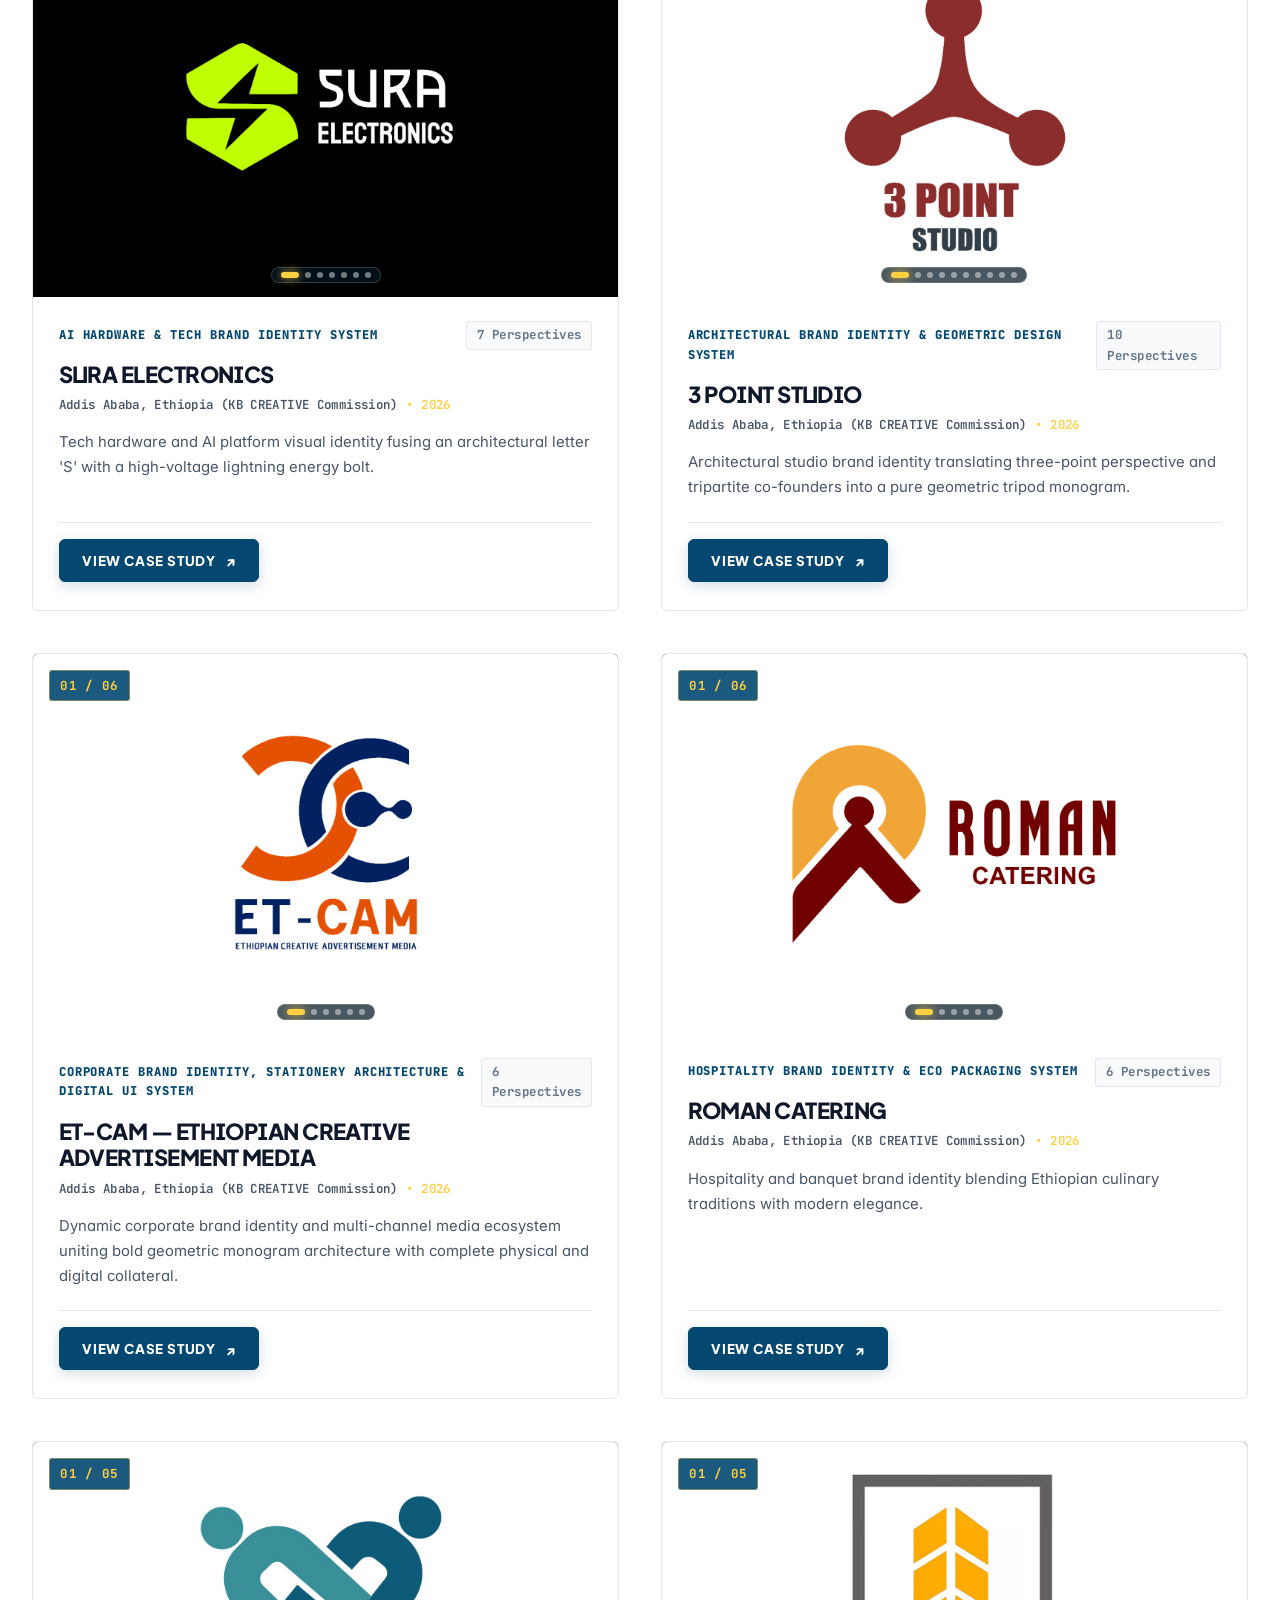
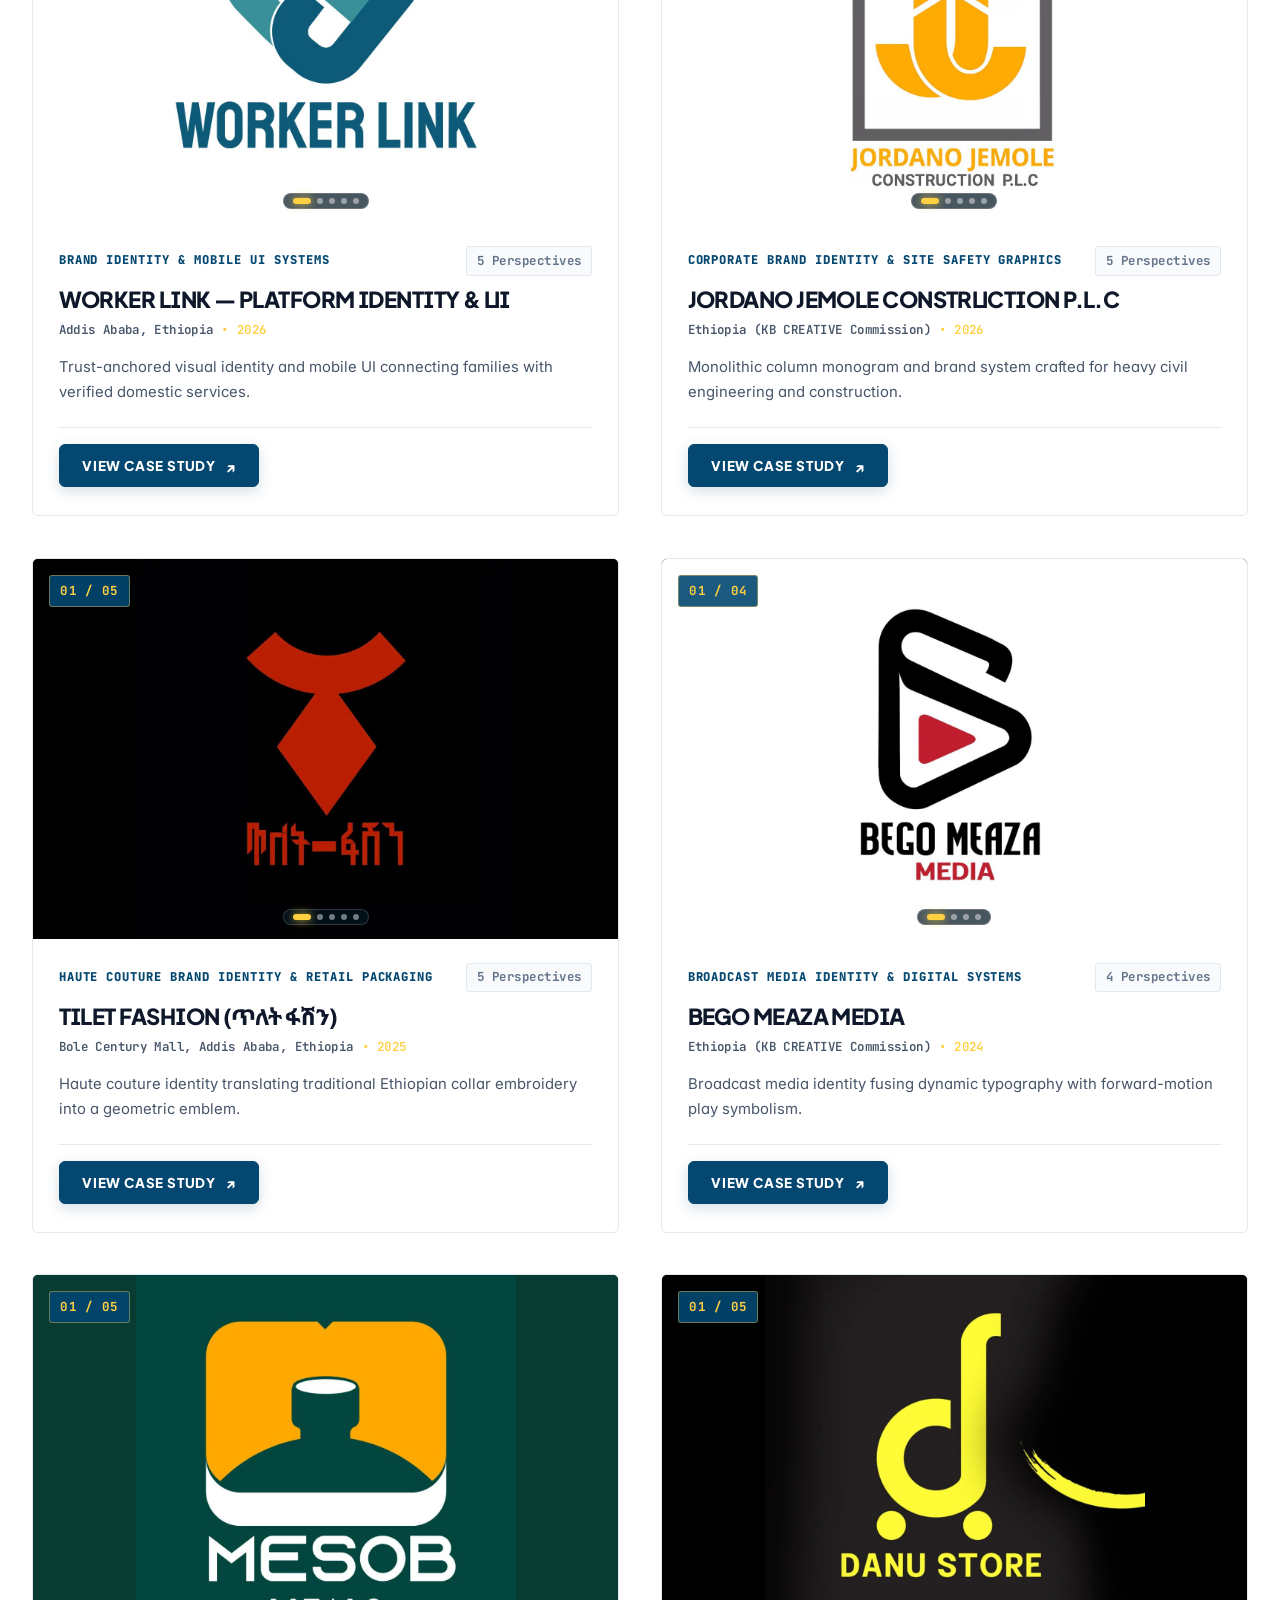
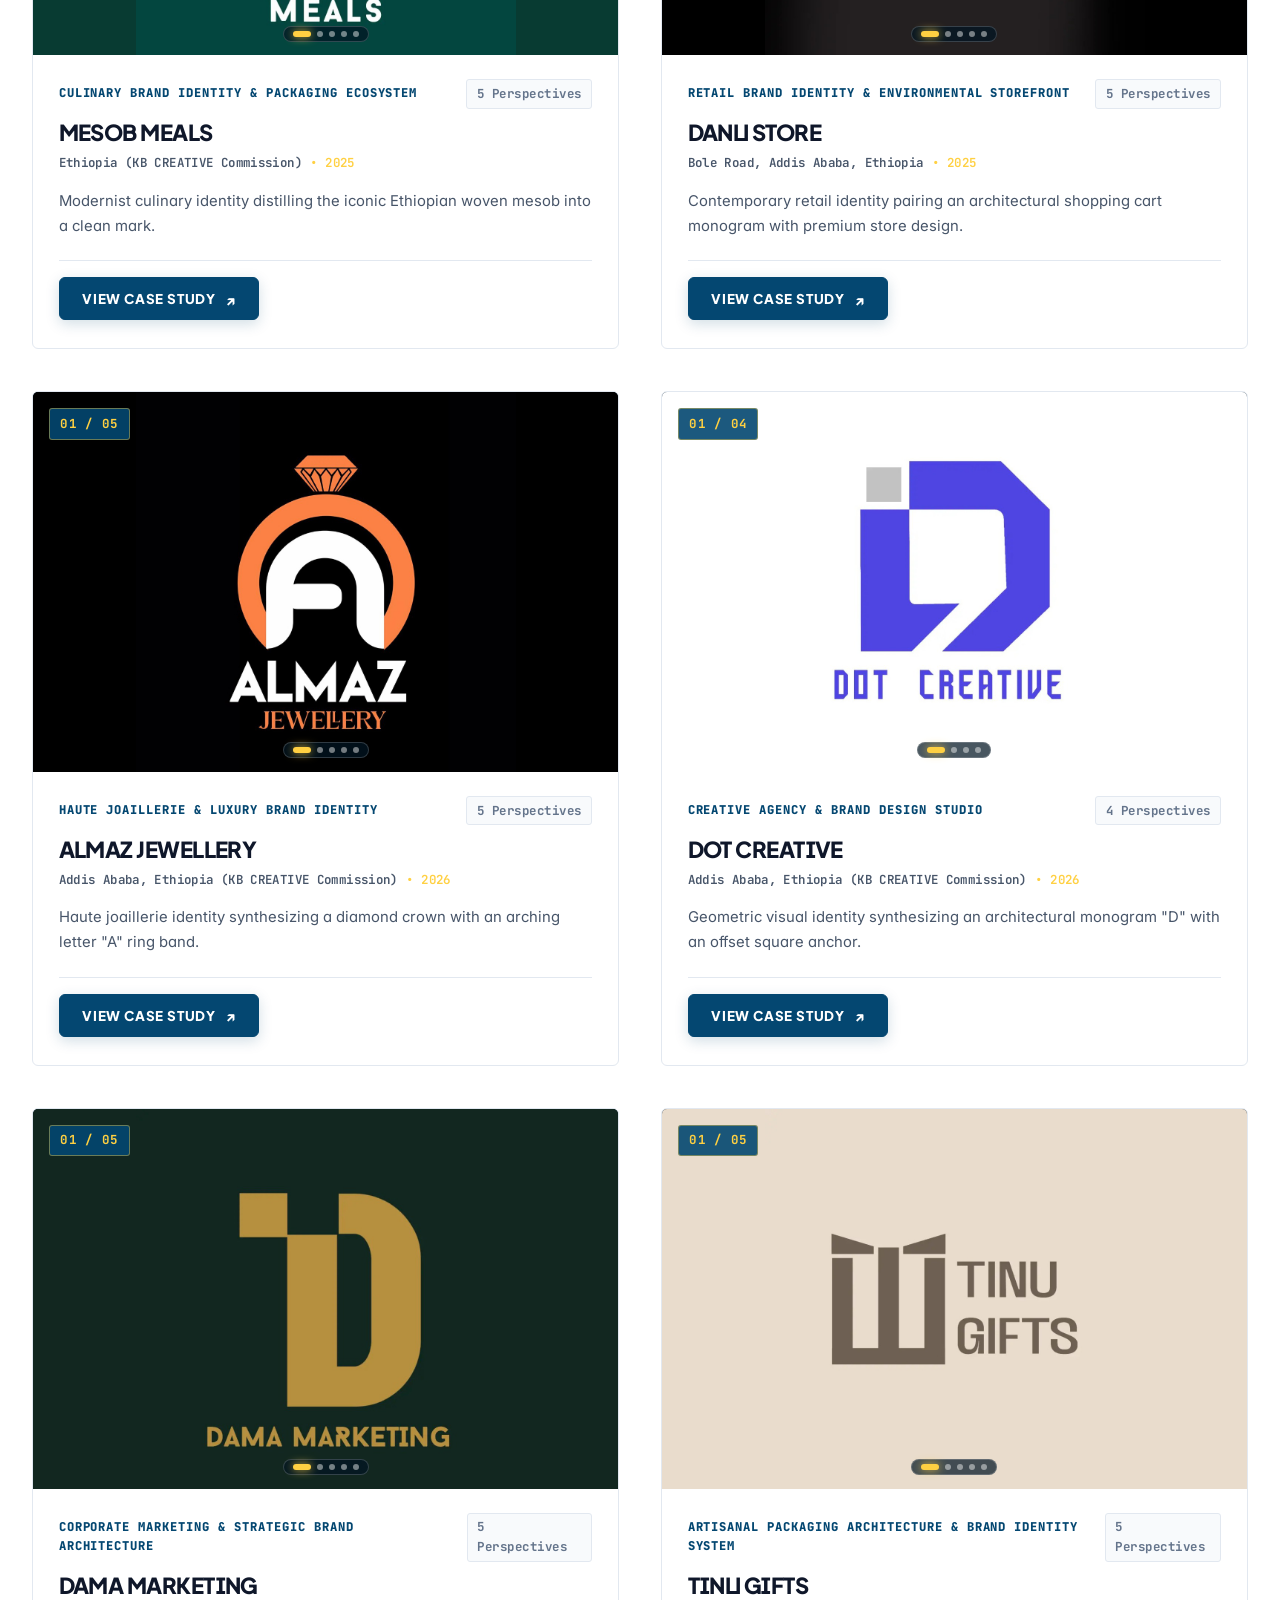
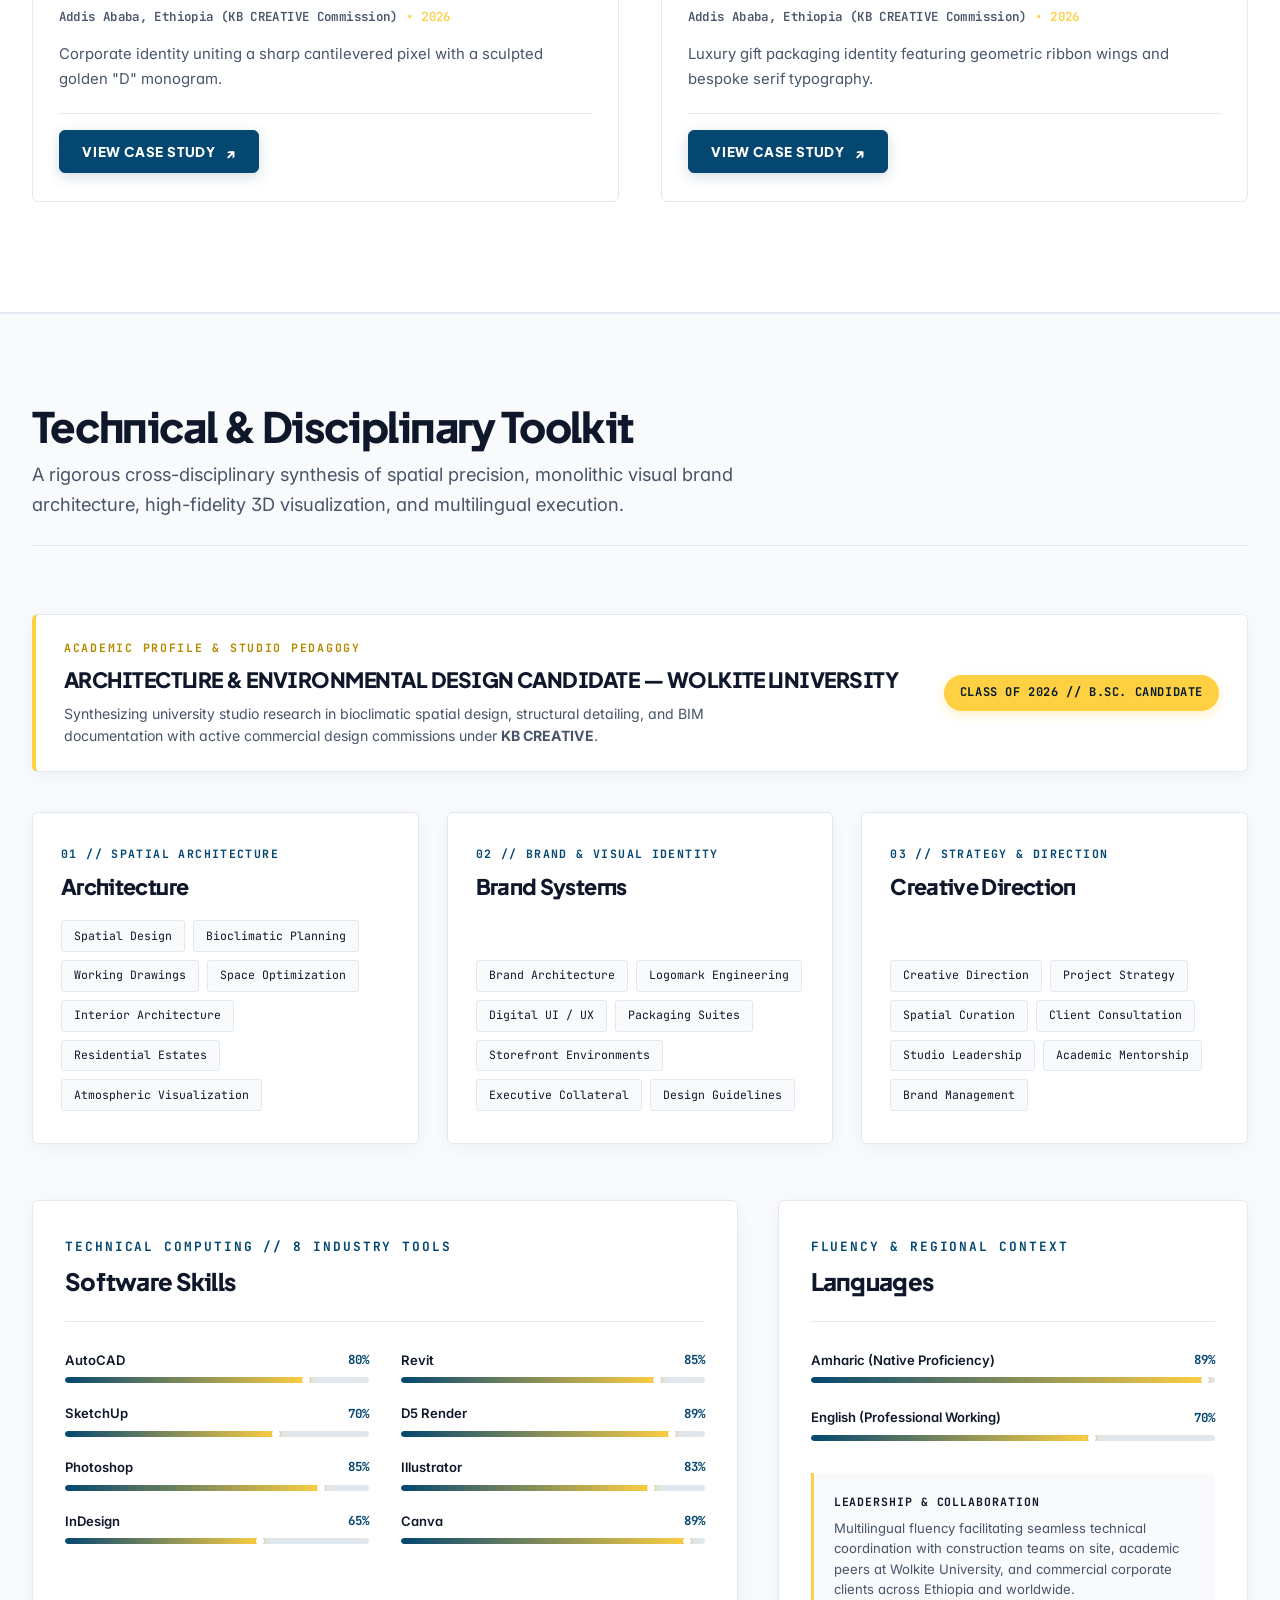
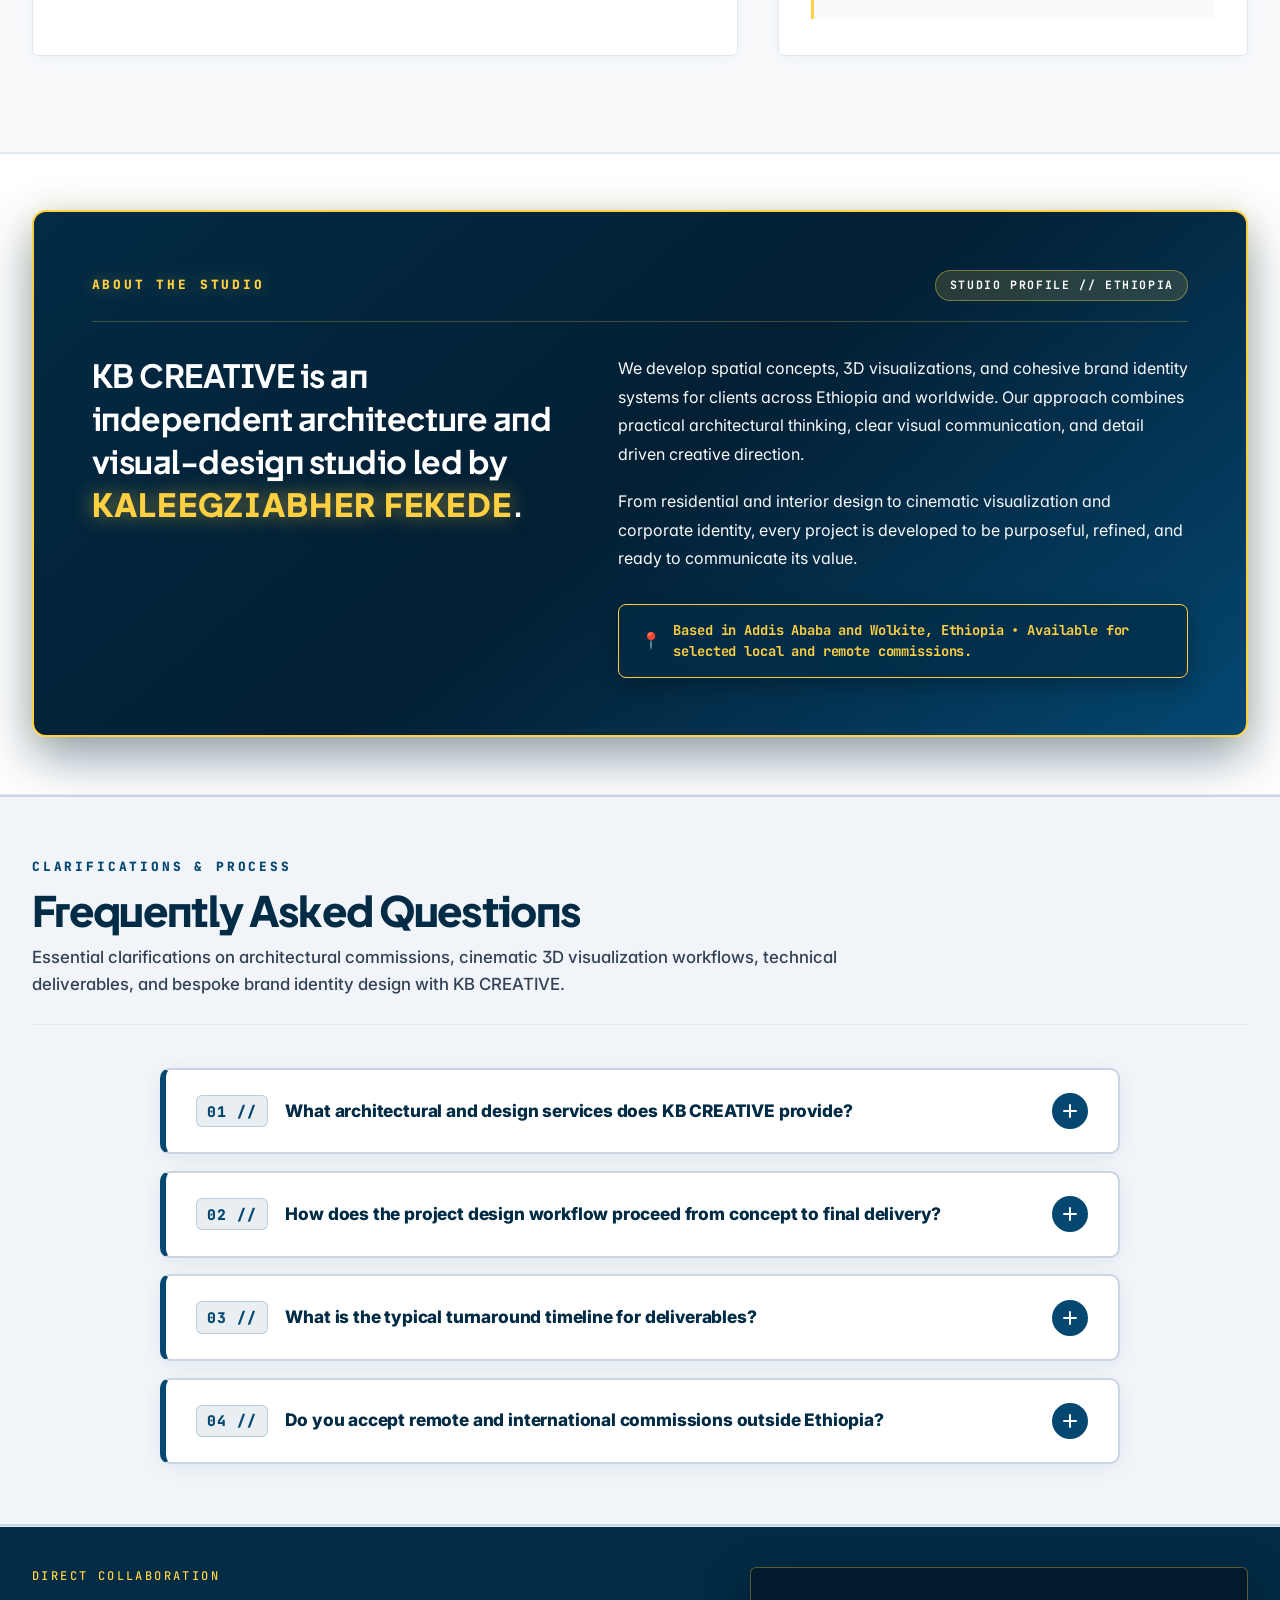
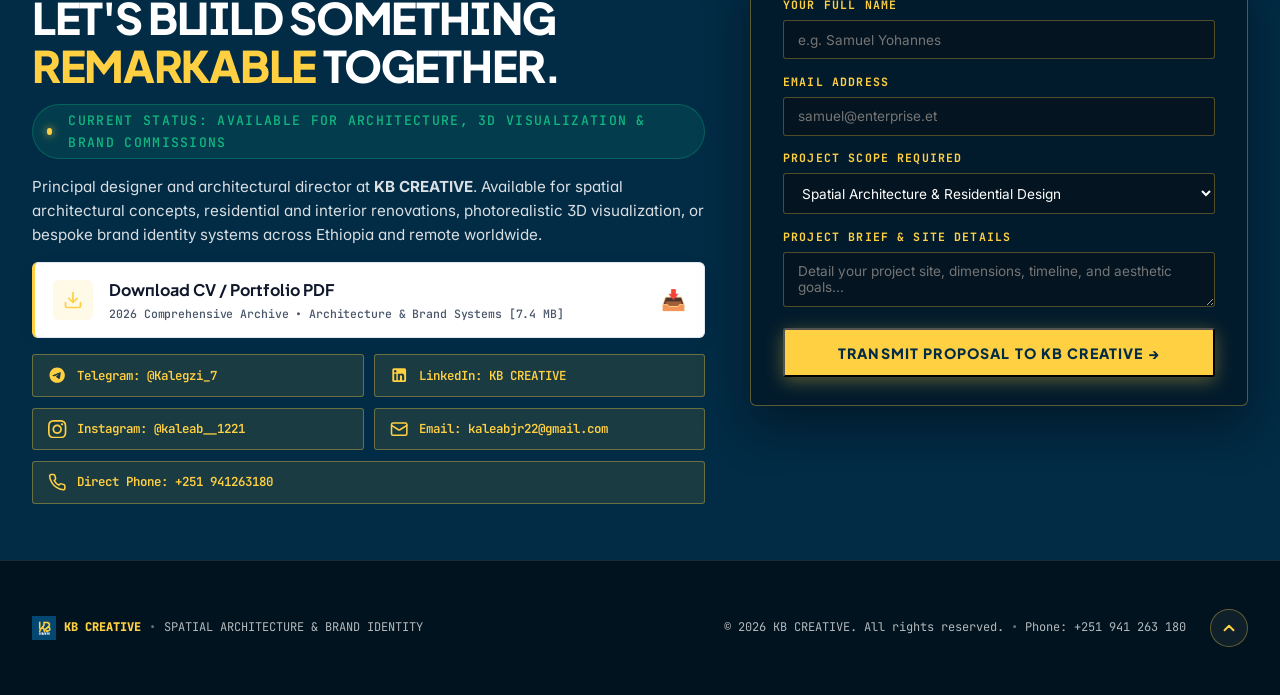
==== commit 72155377: "Fix font glitch and FOUT on reload by establishing synchronous stylesheet loading, full weight spect" ====
--- a/index.html
+++ b/index.html
@@ -79,7 +79,7 @@
   }
   </script>
 
-  <!-- Always Scroll to Top on Page Reload -->
+  <!-- Always Scroll to Top on Page Reload & Restore Preferences Pre-Paint -->
   <script>
     if ('scrollRestoration' in history) {
       history.scrollRestoration = 'manual';
@@ -93,19 +93,27 @@
       }
       window.scrollTo(0, 0);
     }
+    try {
+      var _storedTheme = localStorage.getItem('kb_theme');
+      if (_storedTheme === 'dark' || _storedTheme === 'light') {
+        document.documentElement.setAttribute('data-theme', _storedTheme);
+      }
+      var _storedLang = localStorage.getItem('kb_lang');
+      if (_storedLang === 'am' || _storedLang === 'en') {
+        document.documentElement.lang = _storedLang;
+      }
+    } catch (e) {}
   </script>
 
   <!-- Preload Critical Logo Asset to Eliminate Layout Shift & Accelerate Initial Paint -->
   <link rel="preload" as="image" href="assets/kb-logo.png" type="image/png">
 
-  <!-- High-Performance Typography: Streamlined font weights + non-render-blocking font loading -->
+  <!-- Zero-FOUT Typography: Direct Synchronous Loading + Full Weight Spectrum (400-800) -->
   <link rel="preconnect" href="https://fonts.googleapis.com">
   <link rel="preconnect" href="https://fonts.gstatic.com" crossorigin>
-  <link rel="preload" as="style" href="https://fonts.googleapis.com/css2?family=Inter:wght@400;500;600;700&family=JetBrains+Mono:wght@500;700&family=Noto+Sans+Ethiopic:wght@500;700&family=Plus+Jakarta+Sans:wght@600;700;800&family=Space+Grotesk:wght@500;700&display=swap">
-  <link rel="stylesheet" href="https://fonts.googleapis.com/css2?family=Inter:wght@400;500;600;700&family=JetBrains+Mono:wght@500;700&family=Noto+Sans+Ethiopic:wght@500;700&family=Plus+Jakarta+Sans:wght@600;700;800&family=Space+Grotesk:wght@500;700&display=swap" media="print" onload="this.media='all'">
-  <noscript>
-    <link rel="stylesheet" href="https://fonts.googleapis.com/css2?family=Inter:wght@400;500;600;700&family=JetBrains+Mono:wght@500;700&family=Noto+Sans+Ethiopic:wght@500;700&family=Plus+Jakarta+Sans:wght@600;700;800&family=Space+Grotesk:wght@500;700&display=swap">
-  </noscript>
+  <link rel="dns-prefetch" href="https://fonts.googleapis.com">
+  <link rel="dns-prefetch" href="https://fonts.gstatic.com">
+  <link rel="stylesheet" href="https://fonts.googleapis.com/css2?family=Inter:wght@300;400;500;600;700&family=JetBrains+Mono:wght@400;500;600;700&family=Noto+Sans+Ethiopic:wght@400;500;600;700&family=Plus+Jakarta+Sans:wght@400;500;600;700;800&family=Space+Grotesk:wght@400;500;600;700&display=swap">
 
   <!-- Core Stylesheet: Pure White Light Mode, Brand Navy (#044771) & Gold (#FFD042), Swiss Modular Grid -->
   <link rel="stylesheet" href="css/styles.css">
--- a/css/styles.css
+++ b/css/styles.css
@@ -64,9 +64,9 @@
   --modal-overlay: rgba(2, 43, 69, 0.88);
 
   /* MODERN BOLD ARCHITECTURAL TYPOGRAPHY */
-  --font-display: 'Plus Jakarta Sans', 'Space Grotesk', 'Noto Sans Ethiopic', 'Nyala', -apple-system, BlinkMacSystemFont, sans-serif;
-  --font-body: 'Inter', 'Noto Sans Ethiopic', 'Nyala', -apple-system, BlinkMacSystemFont, sans-serif;
-  --font-mono: 'JetBrains Mono', 'Space Mono', 'Noto Sans Ethiopic', 'Nyala', monospace;
+  --font-display: 'Plus Jakarta Sans', 'Space Grotesk', -apple-system, BlinkMacSystemFont, 'Segoe UI', Roboto, 'Helvetica Neue', Arial, 'Noto Sans Ethiopic', 'Nyala', sans-serif;
+  --font-body: 'Inter', -apple-system, BlinkMacSystemFont, 'Segoe UI', Roboto, 'Helvetica Neue', Arial, 'Noto Sans Ethiopic', 'Nyala', sans-serif;
+  --font-mono: 'JetBrains Mono', 'Space Mono', 'SF Mono', 'Segoe UI Mono', 'Roboto Mono', 'Cascadia Code', 'Noto Sans Ethiopic', 'Nyala', monospace;
 
   --radius-xs: 3px;
   --radius-sm: 6px;
@@ -106,7 +106,6 @@
   text-rendering: optimizeLegibility;
   -webkit-font-smoothing: antialiased;
   -moz-osx-font-smoothing: grayscale;
-  font-feature-settings: "cv02", "cv03", "cv04", "cv11", "ss01";
   overflow-x: clip;
   width: 100%;
 }
@@ -120,6 +119,7 @@
 
 body {
   font-family: var(--font-body);
+  font-feature-settings: "cv02", "cv03", "cv04", "cv11", "ss01";
   background-color: var(--bg-primary);
   background-image: none !important; /* PURE WHITE in light mode, no texture! */
   color: var(--text-primary);
@@ -201,6 +201,8 @@
 
 .font-mono {
   font-family: var(--font-mono);
+  font-weight: 500;
+  letter-spacing: -0.01em;
 }
 
 .text-gold {
